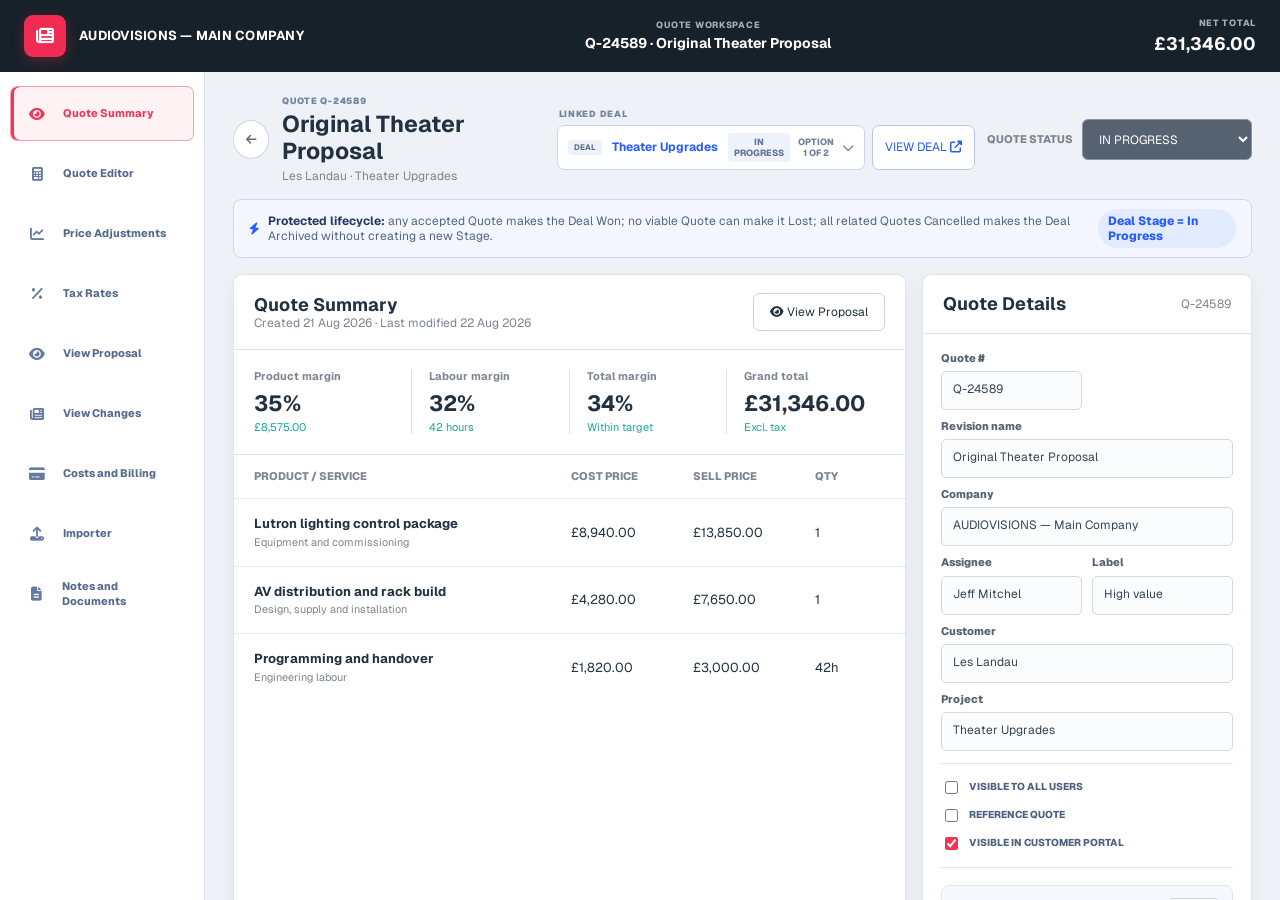
==== quote-detail.html @ 76346234 "quote link deal" ====
<!DOCTYPE html>
<html lang="en">
<head>
  <meta charset="UTF-8">
  <meta name="viewport" content="width=device-width, initial-scale=1.0">
  <title>WeQuote Quote Workspace</title>
  <link rel="preconnect" href="https://fonts.googleapis.com">
  <link rel="preconnect" href="https://fonts.gstatic.com" crossorigin>
  <link href="https://fonts.googleapis.com/css2?family=Geist:wght@400;500;600;700;800&display=swap" rel="stylesheet">
  <link rel="stylesheet" href="https://cdnjs.cloudflare.com/ajax/libs/font-awesome/6.5.2/css/all.min.css">
  <link rel="stylesheet" href="./assets/css/crm.css?v=125">
  <link rel="stylesheet" href="./assets/css/quote-demo.css?v=8">
</head>
<body class="qw-standalone">
  <div class="app qw-editor-focus-mode">
    <main class="main">
      <div id="viewQuotes">
        <div id="quoteWorkspace" class="quote-workspace" aria-live="polite"></div>
      </div>
    </main>
  </div>
  <script>window.WeQuoteQuoteStandalone = true;</script>
  <script src="./assets/js/quote-demo.js?v=16"></script>
</body>
</html>
---- assets/css/crm.css ----
/* ---------- Font Awesome 7 Pro (local) ---------- */
  @font-face {
    font-family: 'FA Pro';
    font-style: normal;
    font-weight: 300;
    src: url('../../fonts/fa-pro-light.otf') format('opentype');
    font-display: block;
  }
  @font-face {
    font-family: 'FA Pro';
    font-style: normal;
    font-weight: 400;
    src: url('../../fonts/fa-pro-regular.otf') format('opentype');
    font-display: block;
  }
  @font-face {
    font-family: 'FA Pro';
    font-style: normal;
    font-weight: 900;
    src: url('../../fonts/fa-pro-solid.otf') format('opentype');
    font-display: block;
  }
  /* Custom prefix to avoid FA6's reserved letter-icon classes (.fa-l/.fa-r/.fa-s = L/R/S letters). */
  .fai {
    font-family: 'FA Pro', 'Font Awesome 6 Free';
    font-weight: 900;
    font-style: normal;
    font-variant: normal;
    text-rendering: auto;
    line-height: 1;
    -webkit-font-smoothing: antialiased;
    display: inline-block;
  }

  /* ---------- Geist design tokens (from Figma: Platform Menu Revamp) ---------- */
  :root {
    --wqd-color-surface-primary-default: #F12B53;
    --wqd-color-surface-primary-hover: #DB304C;
    --wqd-color-surface-secondary-default: #FFF1F2;
    --wqd-color-surface-default-hover: rgba(151,169,208,0.08);
    --wqd-color-text-default: #576A92;
    --wqd-color-icon-default: #576A92;
    --wqd-color-icon-info: #2450FF;
    --wqd-color-icon-warning: #B58128;
    --wqd-color-icon-error: #DF0000;
    --wqd-color-icon-success: #1E8539;
    --primary: var(--wqd-color-surface-primary-default);
    --primary-700: #D33D48;
    --primary-100: #FFC6CA;

    --ink: #1F2F3E;            /* headings, numbers, names */
    --grey-700: #434343;
    --grey-500: #5F5F5F;       /* sidebar text */
    --grey-400: #7F7F7F;       /* inactive tab text */
    --grey-100: #F3F3F3;
    --grey-50: #EFEFEF;

    --muted: #7B828C;          /* secondary text, In Progress */
    --muted-10: rgba(123,130,140,0.1);
    --muted-30: rgba(123,130,140,0.3);
    --teal: var(--WQD-Color-Icon-icon-success, #1E8539);
    --teal-10: rgba(30,179,149,0.1);
    --purple: #7C71C3;
    --purple-10: rgba(124,113,195,0.1);
    --magenta: #9A3BA3;
    --magenta-10: rgba(154,59,163,0.1);

    --divider: #DADCDF;        /* card rules */
    --line-soft: #EFF2F6;      /* sidebar/header hairlines */
    --chart-grid: #E0E6F1;
    --chart-axis: #A8B6C9;
    --chart-label: #6E7079;

    --shadow-card: 0 0 23px rgba(0,0,0,0.10);
    --shadow-menu: 0 0 30px rgba(0,0,0,0.05);
  }

  * { box-sizing: border-box; }
  html, body {
    margin: 0; padding: 0;
    background: #FFFFFF;
    color: var(--ink);
    font-family: 'Geist', -apple-system, BlinkMacSystemFont, sans-serif;
    font-size: 12px;
    line-height: 1.2;
    -webkit-font-smoothing: antialiased;
  }

  .app {
    display: grid;
    grid-template-columns: 184px 1fr;
    min-height: 100vh;
    transition: grid-template-columns .22s cubic-bezier(.4,0,.2,1);
  }

  /* Focus mode: Pipeline maps and the Automation Builder need canvas width. */
  .app.aut-focus-mode:not(.aut-sidebar-expanded) {
    grid-template-columns: 64px minmax(0, 1fr);
  }
  .app.aut-focus-mode:not(.aut-sidebar-expanded) .sidebar {
    overflow-x: hidden;
  }
  .app.aut-focus-mode:not(.aut-sidebar-expanded) .logo-row {
    padding-inline: 8px;
  }
  .app.aut-focus-mode:not(.aut-sidebar-expanded) .logo-row .inner {
    padding: 0;
  }
  .app.aut-focus-mode:not(.aut-sidebar-expanded) .logo-row .mark-wrap .ic:nth-child(2),
  .app.aut-focus-mode:not(.aut-sidebar-expanded) .acc-head .label,
  .app.aut-focus-mode:not(.aut-sidebar-expanded) .acc-head .right,
  .app.aut-focus-mode:not(.aut-sidebar-expanded) .acc-subs,
  .app.aut-focus-mode:not(.aut-sidebar-expanded) .discover,
  .app.aut-focus-mode:not(.aut-sidebar-expanded) .trial-wrap,
  .app.aut-focus-mode:not(.aut-sidebar-expanded) .onboarding,
  .app.aut-focus-mode:not(.aut-sidebar-expanded) .account-btn .name,
  .app.aut-focus-mode:not(.aut-sidebar-expanded) .account-btn > .fai {
    display: none !important;
  }
  .app.aut-focus-mode:not(.aut-sidebar-expanded) .quicknav,
  .app.aut-focus-mode:not(.aut-sidebar-expanded) .nav-acc {
    padding-inline: 8px;
  }
  .app.aut-focus-mode:not(.aut-sidebar-expanded) .qn-item {
    justify-content: center;
    min-height: 28px;
    padding-inline: 0;
    font-size: 0;
  }
  .app.aut-focus-mode:not(.aut-sidebar-expanded) .qn-item .ic {
    margin: 0;
  }
  .app.aut-focus-mode:not(.aut-sidebar-expanded) .acc-head {
    justify-content: center;
    min-height: 28px;
    padding-inline: 0;
  }
  .app.aut-focus-mode:not(.aut-sidebar-expanded) .acc-head .left {
    justify-content: center;
    gap: 0;
  }
  .app.aut-focus-mode:not(.aut-sidebar-expanded) .acc + .acc {
    padding-top: 4px;
  }
  .app.aut-focus-mode:not(.aut-sidebar-expanded) .account-wrap {
    padding: 8px;
  }
  .app.aut-focus-mode:not(.aut-sidebar-expanded) .account-btn {
    justify-content: center;
    padding: 5px;
  }
  .app.aut-focus-mode:not(.aut-sidebar-expanded) .logo-row .collapse-btn {
    transform: rotate(180deg);
  }

  /* The Automation editor is a dedicated workspace, not another page inside
     the global CRM shell. Its own header provides the route back to the Map. */
  .app.aut-builder-focus-mode {
    display: block;
    min-height: 100vh;
  }
  .app.aut-builder-focus-mode > .sidebar,
  .app.aut-builder-focus-mode > .main > .topbar {
    display: none !important;
  }
  .app.aut-builder-focus-mode > .main {
    width: 100%;
    height: 100vh;
    min-width: 0;
    padding: 0;
    overflow: hidden;
  }
  .app.aut-builder-focus-mode #viewAutomation {
    width: 100%;
    height: 100vh;
    padding: 0;
    overflow: hidden;
  }

  /* ---------- SIDE MENU ---------- */
  .sidebar {
    background: #FFFFFF;
    box-shadow: var(--shadow-menu);
    display: flex;
    flex-direction: column;
    overflow-y: auto;
    max-height: 100vh;
    position: sticky;
    top: 0;
    z-index: 20;
  }
  .sidebar::-webkit-scrollbar { width: 4px; }
  .sidebar::-webkit-scrollbar-thumb { background: rgba(0,0,0,0.12); border-radius: 2px; }

  .logo-row {
    padding: 10px 12px;
  }
  .logo-row .inner {
    padding: 0 6px;
    display: flex;
    align-items: center;
    justify-content: space-between;
  }
  .logo-row .mark-wrap { display: flex; align-items: center; gap: 6.77px; }
  .logo-row .collapse-btn {
    width: 16px; height: 16px;
    display: inline-flex; align-items: center; justify-content: center;
    cursor: pointer;
  }

  .ic { display: inline-flex; align-items: center; justify-content: center; flex-shrink: 0; }
  .ic16 { width: 16px; height: 16px; }

  .quicknav { padding: 6px 12px; display: flex; flex-direction: column; gap: 4px; }
  .qn-item {
    display: flex; align-items: center; gap: 8px;
    background: #FFFFFF;
    border-radius: 4px;
    padding: 4px 6px;
    font-weight: 600;
    font-size: 12px;
    color: var(--WQD-Color-Text-text-secondary, #576A92);
    cursor: pointer;
    white-space: nowrap;
  }
  .qn-item:hover { background: var(--grey-100); }
  .qn-item .fai { font-size: 10.4px; color: var(--grey-500); }

  .nav-acc { padding: 0 12px; display: flex; flex-direction: column; gap: 6px; }
  .acc-divider { height: 1px; background: var(--line-soft); }
  .acc + .acc { border-top: 1px solid var(--line-soft); padding-top: 6px; }

  .acc { display: flex; flex-direction: column; }
  .acc-head {
    background: #FFFFFF;
    border-radius: 4px;
    padding: 4px 6px;
    display: flex;
    align-items: center;
    justify-content: space-between;
    cursor: pointer;
    user-select: none;
  }
  .acc-head:hover { background: var(--grey-100); }
  .acc-head .left { display: flex; align-items: center; gap: 8px; }
  .acc-head .label {
    font-weight: 600;
    font-size: 12px;
    color: var(--WQD-Color-Text-text-secondary, #576A92);
    white-space: nowrap;
  }
  .acc-head .right { display: flex; align-items: center; gap: 6px; }
  .acc-head .fai.glyph { font-size: 13px; color: var(--grey-500); }
  .badge99 {
    border-radius: 2px;
    padding: 2px 4px;
    font-size: 6px;
    font-weight: 600;
    line-height: 1;
    text-align: center;
  }
  .badge99.hot { background: var(--primary-700); color: #FFFFFF; }
  .badge99.dim { background: var(--grey-50); color: var(--grey-500); }
  .acc-head .chev {
    font-size: 8px;
    color: #7B828C;
    display: inline-flex;
    transition: transform 0.22s cubic-bezier(0.4, 0, 0.2, 1);
  }
  .acc.open .acc-head .chev.dir-down { transform: rotate(180deg); }
  .acc.open .acc-head .chev.dir-up { transform: rotate(180deg); }

  .acc-subs {
    display: flex;
    position: relative;
    flex-direction: column;
    gap: 4px;
    height: 0;
    margin-top: 0;
    opacity: 0;
    overflow: hidden;
    transition: height 0.22s cubic-bezier(0.4, 0, 0.2, 1),
                margin-top 0.22s cubic-bezier(0.4, 0, 0.2, 1),
                opacity 0.18s ease;
  }
  .acc.open .acc-subs { margin-top: 4px; opacity: 1; }
  .acc-subs::before {
    content: "";
    position: absolute;
    left: 13.5px; top: 12px; bottom: 12px; /* span first dot center → last dot center */
    width: 1px;
    background: var(--grey-100);
  }
  .sub-row { display: flex; align-items: center; justify-content: flex-end; gap: 2px; }
  .sub-row .dot {
    width: 16px; height: 16px;
    display: inline-flex; align-items: center; justify-content: center;
    position: relative; z-index: 1;
  }
  .sub-row .dot::after {
    content: "";
    width: 5px; height: 5px;
    border-radius: 50%;
    background: var(--grey-100);
  }
  .sub-item {
    width: 136px;
    background: #FFFFFF;
    border: 0;
    border-radius: 4px;
    box-sizing: border-box;
    padding: 5px 6px;
    display: flex;
    align-items: center;
    gap: 12px;
    font-weight: 600;
    font-size: 12px;
    font-family: inherit;
    text-align: left;
    text-decoration: none;
    color: var(--WQD-Color-Text-text-secondary, #576A92);
    cursor: pointer;
  }
  .sub-item:hover { background: var(--grey-100); }
  .sub-item .txt { flex: 1; }

  .discover {
    padding: 10px 12px 0;
    display: flex;
    flex-direction: column;
    gap: 8px;
    font-size: 12px;
    color: #505050;
  }
  .discover .head { font-weight: 600; }
  .discover .links { display: flex; flex-direction: column; gap: 4px; font-weight: 400; }
  .discover .links div { cursor: pointer; }
  .discover .links div:hover { color: var(--primary); }

  .sidebar-bottom { margin-top: auto; }
  .trial-wrap { padding: 10px; }
  .trial-card {
    background: var(--primary);
    border-radius: 4px;
    padding: 8px;
    display: flex;
    flex-direction: column;
    gap: 8px;
    color: #FFFFFF;
    font-size: 12px;
  }
  .trial-card .row { display: flex; justify-content: space-between; white-space: nowrap; }
  .trial-card .row .t { font-weight: 600; }
  .trial-card .row .d { font-weight: 400; }
  .trial-card .upgrade {
    background: #FFFFFF;
    border-radius: 4px;
    padding: 6px;
    text-align: center;
    font-weight: 600;
    color: #000000;
    cursor: pointer;
  }

  .onboarding {
    border-top: 1px solid var(--line-soft);
    padding: 6px 12px;
    display: flex;
    flex-direction: column;
    gap: 5px;
  }
  .onboarding .t {
    font-weight: 600;
    font-size: 12px;
    color: var(--grey-700);
    text-transform: capitalize;
  }
  .onboarding .bar {
    height: 5px;
    background: #F4F4F4;
    border-radius: 100px;
    overflow: hidden;
  }
  .onboarding .bar .fill { height: 100%; width: 35px; background: var(--primary); }
  .onboarding .pct { font-weight: 500; font-size: 10px; color: var(--grey-700); }

  .account-wrap { padding: 10px 12px; }
  .account-btn {
    background: #FFFFFF;
    border: 1px solid var(--grey-50);
    border-radius: 6px;
    padding: 5px 6px;
    display: flex;
    align-items: center;
    gap: 6px;
    cursor: pointer;
  }
  .account-btn:hover { border-color: var(--divider); }
  .account-btn .avatar {
    width: 20px; height: 20px;
    border-radius: 2px;
    background: rgba(168,168,168,0.3);
    display: inline-flex; align-items: center; justify-content: center;
    font-weight: 500;
    font-size: 10px;
    color: #000000;
    flex-shrink: 0;
  }
  .account-btn .name {
    flex: 1;
    min-width: 0;
    font-weight: 600;
    font-size: 12px;
    color: #000000;
    white-space: nowrap;
    overflow: hidden;
    text-overflow: ellipsis;
  }
  .account-btn .fai { font-size: 8px; color: #7B828C; }

  /* ---------- ACCOUNT MENU (Figma DS 65:5533) ---------- */
  .account-menu {
    position: fixed;
    left: 8px;
    width: 184px;
    background: #FFFFFF;
    border-radius: 6px;
    box-shadow: 0 0 14px rgba(0,0,0,0.15);
    padding: 10.5px 8px;
    display: none;
    z-index: 100;
  }
  .account-menu.open { display: block; }
  .am-col { display: flex; flex-direction: column; }
  .am-inner { gap: 12px; }
  .am-sec { gap: 8px; }
  .am-user-block { gap: 10px; }
  .am-orgs { gap: 12px; }
  .am-user { display: flex; align-items: center; justify-content: space-between; }
  .am-user .left { display: flex; align-items: center; gap: 7px; }
  .am-user .avatar {
    width: 24px; height: 24px;
    border-radius: 100px;
    background: rgba(225,31,31,0.3);
    display: inline-flex; align-items: center; justify-content: center;
    font-weight: 500; font-size: 12px; color: #000000;
  }
  .am-user .uname { font-weight: 600; font-size: 12px; color: #000000; }
  .am-user .cog { font-size: 10px; color: var(--grey-500); cursor: pointer; }
  .am-divider { height: 1px; background: var(--line-soft); }
  .am-org { display: flex; align-items: flex-start; gap: 10px; cursor: pointer; }
  .am-org .oa {
    width: 24px; height: 24px;
    border-radius: 5px;
    display: inline-flex; align-items: center; justify-content: center;
    flex-shrink: 0;
  }
  .am-org.active .oa { border: 1.5px solid var(--primary); }
  .am-org .oa .inner {
    background: #333333;
    border: 1px solid #FFFFFF;
    border-radius: 4px;
    width: 22px; height: 22px;
    display: inline-flex; align-items: center; justify-content: center;
    font-weight: 500; font-size: 12px; color: #FFFFFF;
  }
  .am-org.active .oa .inner { width: 20px; height: 20px; }
  .am-org .info { flex: 1; min-width: 0; display: flex; flex-direction: column; gap: 4px; }
  .am-org .oname { font-weight: 400; font-size: 12px; color: #000000; line-height: 1.2; }
  .am-org.active .oname { font-weight: 600; }
  .am-org .badge-row { display: flex; gap: 2px; }
  .plan-badge {
    padding: 2px 4px;
    border-radius: 2px;
    font-weight: 600;
    font-size: 8px;
    letter-spacing: 0.08px;
    white-space: nowrap;
  }
  .plan-badge.teal { background: var(--teal); color: #FFFFFF; }
  .plan-badge.pink { background: #FFEDEE; border: 0.5px solid var(--primary); color: #000000; }
  .am-links { gap: 13px; }
  .am-links .lnk {
    font-weight: 600;
    font-size: 12px;
    color: #000000;
    text-decoration: underline;
    cursor: pointer;
    align-self: flex-start;
  }
  .am-links .lnk:hover { color: var(--primary); }
  .am-customise {
    display: inline-flex;
    align-items: center;
    gap: 8px;
    font-weight: 600;
    font-size: 12px;
    color: #000000;
    cursor: pointer;
    align-self: flex-start;
  }
  .am-customise .fai { font-size: 11px; color: var(--grey-500); }
  .am-customise:hover { color: var(--primary); }
  .am-customise:hover .fai { color: var(--primary); }

  /* ---------- CUSTOMISE SIDEBAR MODAL ---------- */
  .cs-hidden { display: none !important; }
  .cs-overlay {
    position: fixed;
    inset: 0;
    background: rgba(15, 23, 36, 0.4);
    z-index: 200;
    display: none;
    align-items: center;
    justify-content: center;
  }
  .cs-overlay.open { display: flex; }
  #pipelineCreateOverlay.from-deal-form { z-index: 280; }
  .cs-modal {
    background: #FFFFFF;
    border-radius: 8px;
    box-shadow: 0 12px 40px rgba(0,0,0,0.2);
    width: 480px;
    max-width: calc(100vw - 48px);
    max-height: 85vh;
    overflow-y: auto;
    padding: 24px 24px 0;
  }
  .cs-head {
    display: flex;
    align-items: center;
    justify-content: space-between;
    margin-bottom: 14px;
  }
  .cs-head h2 {
    margin: 0;
    font-size: 16px;
    font-weight: 700;
    color: var(--ink);
  }
  .cs-close {
    width: 28px; height: 28px;
    border: 1px solid var(--divider);
    border-radius: 6px;
    background: #FFFFFF;
    color: var(--grey-500);
    font-size: 11px;
    display: inline-flex;
    align-items: center;
    justify-content: center;
    cursor: pointer;
  }
  .cs-close:hover { border-color: var(--primary); color: var(--primary); }
  .cs-desc {
    margin: 0 0 10px;
    font-size: 12px;
    line-height: 1.5;
    color: var(--grey-500);
  }
  .cs-role {
    display: flex;
    align-items: center;
    justify-content: space-between;
    gap: 16px;
    background: #F9F9F9;
    border: 1px solid var(--line-soft);
    border-radius: 6px;
    padding: 10px 12px;
    margin-top: 14px;
  }
  .cs-role-txt { display: flex; flex-direction: column; gap: 3px; }
  .cs-role label {
    font-size: 12px;
    font-weight: 700;
    color: var(--ink);
  }
  .cs-role-txt span {
    font-size: 11px;
    line-height: 1.4;
    color: var(--grey-500);
  }
  .cs-role select {
    font-family: inherit;
    font-size: 12px;
    font-weight: 600;
    color: var(--grey-700);
    background: #FFFFFF;
    border: 1px solid var(--divider);
    border-radius: 4px;
    padding: 6px 8px;
    min-width: 150px;
    cursor: pointer;
  }
  .cs-role select:focus { outline: none; border-color: var(--primary); }
  .cs-sec-title {
    margin: 18px 0 4px;
    font-size: 13px;
    font-weight: 700;
    color: var(--ink);
  }
  .cs-sec-desc {
    margin: 0 0 8px;
    font-size: 12px;
    color: var(--grey-500);
  }
  .cs-list { display: flex; flex-direction: column; }
  .cs-row {
    display: flex;
    align-items: center;
    gap: 12px;
    padding: 7px 4px;
    border-radius: 4px;
    font-size: 12px;
    font-weight: 600;
    color: var(--grey-700);
  }
  .cs-row:hover { background: #F9F9F9; }
  .cs-row.dragging { opacity: 0.45; }
  .cs-row .grip {
    width: 12px;
    color: #B0B8C4;
    font-size: 11px;
    cursor: grab;
    text-align: center;
  }
  .cs-row .grip.blank { visibility: hidden; cursor: default; }
  .cs-row input[type="checkbox"] {
    width: 14px; height: 14px;
    accent-color: var(--primary);
    cursor: pointer;
    margin: 0;
  }
  .cs-row input[type="checkbox"]:disabled { cursor: default; opacity: 0.45; }
  .cs-row .cs-icon {
    width: 16px; height: 16px;
    display: inline-flex;
    align-items: center;
    justify-content: center;
    flex-shrink: 0;
  }
  .cs-row .cs-icon .fai { font-size: 11px; color: var(--grey-500); }
  .cs-row .cs-label { flex: 1; }
  .cs-row .more {
    color: #B0B8C4;
    font-size: 11px;
    cursor: pointer;
  }
  .cs-mod.dragging { opacity: 0.45; }
  .cs-row .cs-exp {
    color: #B0B8C4;
    font-size: 9px;
    cursor: pointer;
    padding: 2px 4px;
    transition: transform 0.15s ease;
  }
  .cs-row .cs-exp:hover { color: var(--grey-500); }
  .cs-row .cs-exp.rot { transform: rotate(180deg); }
  .cs-subs-list {
    display: none;
    flex-direction: column;
    margin: 2px 0 6px 52px;
    padding-left: 10px;
    border-left: 1px solid var(--line-soft);
  }
  .cs-subs-list.open { display: flex; }
  .cs-row.cs-sub {
    padding: 5px 4px;
    font-weight: 500;
    color: var(--grey-500);
  }
  .cs-actions {
    display: flex;
    justify-content: flex-end;
    gap: 10px;
    position: sticky;
    bottom: 0;
    background: #FFFFFF;
    border-top: 1px solid var(--line-soft);
    margin: 20px -24px 0;
    padding: 12px 24px 16px;
    border-radius: 0 0 8px 8px;
  }
  .cs-btn {
    border-radius: 4px;
    min-height: 26px;
    padding: 6px 8px;
    display: inline-flex;
    align-items: center;
    justify-content: center;
    gap: 6px;
    font-family: 'Geist', sans-serif;
    font-size: 12px;
    font-weight: 700;
    line-height: 1.2;
    letter-spacing: .15px;
    cursor: pointer;
    border: none;
  }
  .cs-btn.ghost { background: #FFFFFF; color: var(--grey-700); }
  .cs-btn.ghost:hover { background: var(--grey-100); }
  .cs-btn.primary { background: var(--primary); color: #FFFFFF; }
  .cs-btn.primary:hover { background: var(--wqd-color-surface-primary-hover); }
  /* ---------- MAIN ---------- */
  .main {
    min-width: 0;
    padding: 0 12px 16px 20px;
  }

  .topbar {
    padding-top: 8px;
    background: #FFFFFF;
  }
  .main.deal-detail-active .topbar {
    position: sticky;
    top: 0;
    z-index: 90;
  }
  .topbar-row {
    height: 26px;
    display: flex;
    align-items: center;
    justify-content: space-between;
  }
  .topbar-row .title { font-weight: 600; font-size: 12px; color: var(--ink); }
  .topbar-tools { display: flex; align-items: center; gap: 18px; }
  .btn-help {
    background: #FFFFFF;
    border-radius: 4px;
    padding: 6px 8px;
    display: inline-flex;
    align-items: center;
    gap: 4px;
    font-weight: 600;
    font-size: 12px;
    color: var(--grey-500);
    cursor: pointer;
    white-space: nowrap;
  }
  .btn-help:hover { background: var(--grey-100); }
  .btn-help .fai { font-size: 12px; }
  .search-pill {
    background: #F9F9F9;
    border-radius: 4px;
    padding: 6px 8px;
    display: inline-flex;
    align-items: center;
    gap: 4px;
    font-weight: 600;
    font-size: 12px;
    color: var(--grey-500);
    cursor: pointer;
    white-space: nowrap;
  }
  .search-pill .fai { font-size: 10px; }
  .btn-create {
    background: var(--primary);
    border-radius: 4px;
    overflow: hidden;
    display: inline-flex;
    align-items: stretch;
    height: 26px;
    cursor: pointer;
    border: none;
    padding: 0;
    font-family: inherit;
  }
  .btn-create .seg {
    display: inline-flex;
    align-items: center;
    gap: 6px;
    padding: 6px 8px;
    color: #FFFFFF;
    font-weight: 600;
    font-size: 12px;
    white-space: nowrap;
  }
  .btn-create .seg .fai { font-size: 8px; }
  .btn-create .sep { width: 1px; background: var(--primary-100); opacity: 0.4; }
  .btn-create .caret-seg {
    width: 26px;
    display: inline-flex;
    align-items: center;
    justify-content: center;
    color: #FFFFFF;
  }
  .btn-create .caret-seg .fai { font-size: 8px; }
  .btn-create:hover { background: var(--primary-700); }
  .btn-create:hover .seg, .btn-create:hover .caret-seg { background: transparent; }

  /* Global quick-create dropdown */
  .create-wrap { position: relative; }
  .create-menu {
    position: absolute;
    top: calc(100% + 6px);
    right: 0;
    width: 172px;
    background: #FFFFFF;
    border-radius: 6px;
    box-shadow: 0 0 14px rgba(0,0,0,0.15);
    padding: 6px 0;
    display: none;
    z-index: 120;
  }
  .create-menu.open { display: block; }
  .cm-item {
    display: flex;
    align-items: center;
    gap: 9px;
    padding: 8px 14px;
    font-weight: 600;
    font-size: 12px;
    color: var(--grey-700);
    cursor: pointer;
    white-space: nowrap;
  }
  .cm-item:hover { background: #F9F9F9; color: var(--ink); }
  .cm-item .fai { font-size: 11px; color: var(--grey-500); width: 14px; text-align: center; }
  .cm-item:hover .fai { color: var(--primary); }
  .cm-divider { height: 1px; background: var(--line-soft); margin: 5px 0; }
  .topbar-divider { height: 1px; background: var(--line-soft); margin-top: 10px; }

  /* ---------- TABS ROW ---------- */
  .tabs-row {
    margin-top: 10px;
    display: flex;
    align-items: center;
    justify-content: space-between;
    gap: 12px;
  }
  .tabs-left { display: flex; align-items: center; }
  .tab {
    height: 32px;
    padding: 0 13px;
    display: inline-flex;
    align-items: center;
    font-weight: 600;
    font-size: 12px;
    color: var(--grey-400);
    border-bottom: 1px solid var(--grey-100);
    cursor: pointer;
    white-space: nowrap;
  }
  .tab.active {
    min-width: 152px;
    justify-content: center;
    color: var(--ink);
    border-bottom: 2px solid var(--primary);
  }
  .tabs-right { display: flex; align-items: center; gap: 7px; }
  .btn-compare {
    border: 1px solid var(--chart-axis);
    border-radius: 3.25px;
    background: transparent;
    padding: 6px 8px;
    display: inline-flex;
    align-items: center;
    gap: 7px;
    font-family: inherit;
    font-weight: 700;
    font-size: 12px;
    line-height: 11.83px;
    color: #000000;
    text-transform: capitalize;
    cursor: pointer;
    white-space: nowrap;
  }
  .btn-compare .fai { font-size: 10.4px; color: #7B828C; }
  .date-control {
    background: var(--grey-100);
    border-radius: 4px;
    height: 28px;
    width: 236px;
    display: flex;
    align-items: center;
    padding: 0 6px;
    gap: 8px;
    cursor: pointer;
  }
  .date-control .chip {
    background: #FFFFFF;
    border-radius: 2px;
    padding: 3px 5px;
    font-weight: 800;
    font-size: 9.1px;
    line-height: 11.83px;
    color: #000000;
    text-transform: uppercase;
    white-space: nowrap;
  }
  .date-control .range {
    flex: 1;
    text-align: center;
    font-weight: 700;
    font-size: 9.1px;
    line-height: 11.83px;
    color: #000000;
    text-transform: uppercase;
    white-space: nowrap;
  }
  .date-control .fai { font-size: 10.4px; color: #6E7079; }

  /* ---------- CONTENT GRID ---------- */
  .grid {
    margin-top: 12px;
    display: grid;
    grid-template-columns: minmax(0, 1fr) 354px;
    gap: 13px 11px;
  }

  .card {
    background: #FFFFFF;
    border-radius: 4px;
    box-shadow: var(--shadow-card);
    overflow: hidden;
    display: flex;
    flex-direction: column;
  }
  .card-head { padding: 16.25px 16.25px 0; }
  .card-head .head-row { display: flex; align-items: center; justify-content: space-between; }
  .card-title {
    margin: 0;
    padding: 4.55px 0;
    font-weight: 700;
    font-size: 15.6px;
    line-height: 18.72px;
    color: var(--ink);
    white-space: nowrap;
  }
  .card-rule { height: 1px; background: var(--divider); margin-top: 16.25px; }
  .card-body { padding: 16.25px; flex: 1; overflow: hidden; }

  /* segmented icon control (Sales by Salesperson) */
  .seg-control {
    display: inline-flex;
    border: 1px solid var(--divider);
    border-radius: 4px;
    overflow: hidden;
  }
  .seg-control .seg-btn {
    width: 27px; height: 26px;
    display: inline-flex;
    align-items: center;
    justify-content: center;
    background: #FFFFFF;
    color: #7B828C;
    cursor: pointer;
  }
  .seg-control .seg-btn + .seg-btn { border-left: 1px solid var(--divider); }
  .seg-control .seg-btn.active { background: var(--grey-500); color: #FFFFFF; }
  .seg-control .fai { font-size: 11px; }

  /* ---------- OVERVIEW CARD ---------- */
  .ov-card { height: 298px; }
  .ov-top {
    display: grid;
    grid-template-columns: 148.5fr 167fr 167fr 167fr;
    height: 129px;
  }
  .ov-counts {
    border-right: 1px solid var(--divider);
    padding: 13px 1px 13px 0;
    display: flex;
    flex-direction: column;
  }
  .ov-count { display: flex; align-items: center; }
  .ov-count + .ov-count { padding-top: 19.5px; }
  .ov-count .dot {
    width: 39px; height: 39px;
    border-radius: 50%;
    background: var(--muted);
    flex-shrink: 0;
  }
  .ov-count.accept .dot { background: var(--teal); }
  .ov-count .txt { padding-left: 13px; }
  .ov-count .num { font-weight: 400; font-size: 16px; line-height: 24.96px; color: var(--ink); }
  .ov-count .lbl { font-weight: 700; font-size: 10.4px; line-height: 14.56px; color: var(--muted); }

  .ov-donut { padding-left: 19.5px; }
  .donut-wrap { position: relative; width: 129px; height: 129px; }
  .donut-wrap svg { width: 100%; height: 100%; transform: rotate(-90deg); }
  .donut-wrap .center {
    position: absolute; inset: 0;
    display: flex; flex-direction: column; align-items: center; justify-content: center;
    text-align: center;
  }
  .donut-wrap .center .n { font-weight: 400; font-size: 24.6px; line-height: 1.2; color: var(--ink); }
  .donut-wrap .center .l { font-weight: 700; font-size: 12.3px; line-height: 1.2; color: var(--muted); }

  .ov-stats { padding: 13px 0 13px 32.5px; display: flex; flex-direction: column; gap: 13px; }
  .stat-chip {
    display: inline-flex;
    align-self: flex-start;
    align-items: center;
    height: 16.83px;
    padding: 0 8px;
    border-radius: 3.25px;
    font-weight: 400;
    font-size: 10.4px;
  }
  .stat-chip.grey { background: var(--muted-10); color: var(--muted); }
  .stat-chip.teal { background: var(--teal-10); color: var(--teal); }
  .stat-chip.purple { background: var(--purple-10); color: var(--purple); }
  .stat-chip.magenta { background: var(--magenta-10); color: var(--magenta); }
  .stat-amount {
    margin-top: 3.25px;
    display: flex;
    align-items: center;
    gap: 6.5px;
  }
  .stat-amount .v { font-weight: 400; font-size: 16px; line-height: 24.96px; color: var(--ink); }
  .count-chip {
    border-radius: 3.25px;
    padding: 4.27px;
    font-weight: 400;
    font-size: 10.4px;
    line-height: 8.32px;
  }
  .count-chip.grey { background: var(--muted-10); color: var(--muted); }
  .count-chip.teal { background: var(--teal-10); color: var(--teal); }
  .count-chip.purple { background: var(--purple-10); color: var(--purple); }
  .count-chip.magenta { background: var(--magenta-10); color: var(--magenta); }

  .ov-rule { height: 1px; background: var(--divider); margin-top: 13px; }
  .ov-kpis {
    padding-top: 13px;
    display: grid;
    grid-template-columns: 142.7fr 181.7fr 162.2fr 162.2fr;
  }
  .kpi { min-width: 0; }
  .kpi + .kpi { padding-left: 19.5px; }
  .kpi.rule-left { border-left: 1px solid var(--divider); }
  .kpi .lbl { font-weight: 700; font-size: 10.4px; line-height: 14.56px; color: var(--muted); }
  .kpi .val-row { display: flex; align-items: center; gap: 6.5px; }
  .kpi .v { font-weight: 400; font-size: 16px; line-height: 24.96px; color: var(--ink); white-space: nowrap; }
  .kpi .v.pos { color: var(--teal); }
  .kpi .sq {
    width: 19px; height: 19px;
    border-radius: 3.25px;
    flex-shrink: 0;
  }
  .kpi .sq.grey { background: var(--muted-10); }
  .kpi .sq.teal { background: var(--teal-10); }

  /* ---------- MONTHLY MARGINS ---------- */
  .margins-card { height: 298px; }
  .margins-card svg { display: block; width: 100%; height: auto; }
  .chart-txt { font-family: 'Geist', sans-serif; font-size: 10px; fill: var(--chart-label); font-weight: 400; }

  /* ---------- LATEST QUOTES TABLE ---------- */
  .quotes-card { height: 412px; }
  .quotes-table { width: 100%; border-collapse: collapse; table-layout: fixed; }
  .quotes-table th {
    height: 34px;
    padding: 0 9.75px;
    text-align: left;
    font-weight: 700;
    font-size: 10.4px;
    line-height: 14.56px;
    color: var(--muted);
    background: #FFFFFF;
    white-space: nowrap;
  }
  .quotes-table th.c { text-align: center; }
  .quotes-table th.r { text-align: right; }
  .quotes-table td {
    padding: 8.5px 9.75px;
    vertical-align: top;
    font-size: 10.4px;
    line-height: 14.56px;
  }
  .quotes-table tbody tr + tr td { border-top: 1px dashed var(--muted-30); }
  .quotes-table .num { font-weight: 400; color: var(--muted); }
  .quotes-table .cust-name { font-weight: 700; color: var(--ink); }
  .quotes-table .cust-proj { font-weight: 400; color: var(--muted); white-space: nowrap; overflow: hidden; }
  .rev-tag {
    display: inline-block;
    background: var(--muted);
    color: #FFFFFF;
    border-radius: 3.25px;
    padding: 3.25px 5px;
    font-weight: 700;
    font-size: 7.28px;
    line-height: 1;
    text-transform: uppercase;
    margin-left: 6.5px;
    vertical-align: 1px;
  }
  .status-wrap {
    display: inline-flex;
    flex-direction: column;
    align-items: center;
    gap: 3.5px;
    min-width: 58px;
  }
  .status-badge {
    display: inline-flex;
    align-items: center;
    justify-content: center;
    border-radius: 3.25px;
    padding: 4.27px 6px;
    font-weight: 700;
    font-size: 7.28px;
    line-height: 5.82px;
    letter-spacing: 0.2px;
    text-transform: uppercase;
    color: #FFFFFF;
    white-space: nowrap;
  }
  .status-badge.sent { background: var(--purple); width: 57.9px; }
  .status-badge.accepted { background: var(--teal); width: 57.9px; }
  .status-badge.progress { background: var(--muted); }
  .status-sub { font-weight: 700; font-size: 9.57px; line-height: 13.4px; white-space: nowrap; }
  .status-sub.purple { color: var(--purple); }
  .status-sub.teal { color: var(--teal); }
  .quotes-table td.seen { text-align: center; }
  .quotes-table td.status-cell { text-align: center; }
  .quotes-table td.net { text-align: right; font-weight: 400; color: var(--ink); }

  /* ---------- SALES BY SALESPERSON ---------- */
  .sales-card { height: 412px; }
  .sales-table { width: 100%; border-collapse: collapse; table-layout: fixed; }
  .sales-table th {
    padding: 9.75px;
    text-align: left;
    font-weight: 700;
    font-size: 10.4px;
    line-height: 14.56px;
    color: var(--muted);
    vertical-align: middle;
  }
  .sales-table th.c { text-align: center; }
  .sales-table th.r { text-align: right; }
  .sales-table td { padding: 8px 9.75px; vertical-align: middle; }
  .sales-table .sp-name { font-weight: 700; font-size: 10.4px; line-height: 14.56px; color: var(--ink); }
  .sales-table .sp-role { font-weight: 400; font-size: 9.57px; line-height: 13.4px; color: var(--muted); }
  .sales-table .cnt { text-align: center; font-weight: 700; font-size: 10.4px; color: var(--ink); }
  .sales-table td.r { text-align: right; }
  .money-pill {
    display: inline-flex;
    align-items: center;
    height: 16.83px;
    border-radius: 3.25px;
    padding: 0 5px;
    background: var(--teal);
    color: #FFFFFF;
    font-weight: 700;
    font-size: 10.4px;
    line-height: 8.32px;
  }
  .money-pill.neg { background: var(--magenta); }

  /* ---------- CRM DEALS PIPELINE (Figma DS – WeQuote Platform, node 2063-72600) ---------- */
  .crm-toolbar {
    margin-top: 12px;
    display: flex;
    align-items: center;
    justify-content: space-between;
    gap: 12px;
  }
  .crm-left, .crm-right { display: flex; align-items: center; gap: 8px; }
  .crm-automation-status {
    height: 36px;
    max-width: 190px;
    display: inline-flex;
    align-items: center;
    gap: 8px;
    padding: 5px 9px;
    border: 1px solid #D4DDEC;
    border-radius: 6px;
    background: #FFFFFF;
    color: #64738A;
    font: inherit;
    cursor: pointer;
    white-space: nowrap;
    transition: border-color .16s ease, background .16s ease, box-shadow .16s ease;
  }
  .crm-automation-status > .fai:first-child {
    width: 23px;
    height: 23px;
    display: grid;
    place-items: center;
    flex: 0 0 23px;
    border-radius: 50%;
    background: #EDF1F6;
    color: #718097;
    font-size: 11px;
  }
  .crm-automation-status > span { min-width: 0; display: grid; gap: 1px; text-align: left; }
  .crm-automation-status small { color: #718097; font-size: 7px; font-weight: 800; text-transform: uppercase; letter-spacing: .04em; }
  .crm-automation-status strong { overflow: hidden; color: #304158; font-size: 9px; text-overflow: ellipsis; }
  .crm-automation-status-arrow { margin-left: auto; color: #96A2B5; font-size: 7px; }
  .crm-automation-status.is-on { border-color: #B9DFC7; background: #F6FBF7; }
  .crm-automation-status.is-on > .fai:first-child { background: #E3F3E9; color: #1E8539; }
  .crm-automation-status.is-on small,.crm-automation-status.is-on strong { color: #1E7135; }
  .crm-automation-status:hover { border-color: #2450FF; box-shadow: 0 4px 13px rgba(36,80,255,.10); }
  .crm-automation-status:focus-visible { outline: 2px solid rgba(36,80,255,.28); outline-offset: 2px; }
  .pipe-chip {
    border: 1px solid var(--divider);
    border-radius: 4px;
    background: #FFFFFF;
    padding: 6px 10px;
    display: inline-flex;
    align-items: center;
    gap: 7px;
    font-weight: 600;
    font-size: 12px;
    color: var(--grey-700);
    cursor: pointer;
    white-space: nowrap;
  }
  .pipe-chip:hover { border-color: var(--chart-axis); }
  .pipe-chip .pipe-ico { color: var(--primary); font-size: 10px; }
  .pipe-chip .caret { color: #7B828C; font-size: 9px; }
  .pipe-chip.light { color: var(--grey-500); }
  .pipeline-selector { position: relative; display: inline-flex; }
  button.pipe-chip { font-family: inherit; line-height: 1.2; }
  .pipe-chip[aria-expanded="true"] {
    border-color: #60749E;
    background: rgba(151,169,208,0.13);
  }
  .pipe-chip[aria-expanded="true"] .caret { transform: rotate(180deg); }
  .pipe-chip .caret { transition: transform 140ms ease; }
  .pipeline-selector-menu {
    position: absolute; z-index: 190; top: calc(100% + 8px); right: 0;
    width: 300px; max-height: 320px; overflow: hidden;
    display: none; flex-direction: column;
    padding: 10px 12px; border-radius: 6px; background: #FFFFFF;
    box-shadow: 0 0 30px rgba(150,161,180,0.4);
  }
  .pipeline-selector-menu.open { display: flex; }
  .pipeline-selector-search {
    height: 32px; flex: 0 0 32px; display: flex; align-items: center; gap: 10px;
    padding: 8px 6px; border: 1px solid #CAD5ED; border-radius: 4px; background: #FFFFFF;
  }
  .pipeline-selector-search:focus-within { border-color: #60749E; box-shadow: 0 0 0 1px #60749E; }
  .pipeline-selector-search .fai { width: 16px; height: 16px; color: #576A92; font-size: 10.4px; line-height: 16px; text-align: center; }
  .pipeline-selector-search input {
    width: 100%; min-width: 0; border: 0; outline: 0; padding: 0; background: transparent;
    font: 500 12px/1.2 Geist, sans-serif; letter-spacing: .15px; color: #576A92;
  }
  .pipeline-selector-search input::placeholder { color: #8294BA; opacity: 1; }
  .pipeline-selector-options {
    min-height: 0; max-height: 190px; overflow-y: auto; margin-top: 8px;
    display: flex; flex-direction: column;
  }
  .pipeline-selector-option {
    width: 100%; min-height: 38px; flex: 0 0 38px;
    display: flex; align-items: center;
    position: relative; border: 1px solid transparent; border-radius: 4px;
    background: #FFFFFF; color: #576A92;
  }
  .pipeline-selector-option + .pipeline-selector-option { border-top-color: #F3F7FF; border-radius: 0 0 4px 4px; }
  .pipeline-selector-option:hover,
  .pipeline-selector-option:focus-within { background: #F3F7FF; }
  .pipeline-selector-option.selected {
    border-color: #60749E;
    background: linear-gradient(rgba(151,169,208,0.13), rgba(151,169,208,0.13)), #FFFFFF;
  }
  .pipeline-option-main {
    min-width: 0; min-height: 36px; flex: 1;
    display: flex; align-items: center; gap: 10px;
    padding: 8px 44px 8px 12px; border: 0; border-radius: 4px;
    background: transparent; color: inherit; cursor: pointer;
    font: 500 13px/1.2 Geist, sans-serif; text-align: left;
  }
  .pipeline-option-main:focus-visible { outline: 2px solid #60749E; outline-offset: -2px; }
  .pipeline-option-copy { min-width: 0; flex: 1; display: flex; flex-direction: column; gap: 2px; }
  .pipeline-option-name { min-width: 0; flex: 1; overflow: hidden; text-overflow: ellipsis; white-space: nowrap; }
  .pipeline-option-type { width: max-content; color: #8294BA; font-size: 9px; font-weight: 650; line-height: 1.1; }
  .pipeline-option-type.connected { color: #2450B8; }
  .pipeline-option-type.standalone { color: #527166; }
  .pipeline-option-check { width: 12px; color: #576A92; font-size: 11px; opacity: 0; }
  .pipeline-selector-option.selected .pipeline-option-check { opacity: 1; }
  .pipeline-option-edit {
    width: 28px; height: 28px; padding: 0; border: 1px solid transparent; border-radius: 4px;
    display: inline-flex; align-items: center; justify-content: center;
    position: absolute; right: 5px; top: 4px;
    background: #FFFFFF; color: #576A92; cursor: pointer;
    opacity: 0; visibility: hidden; pointer-events: none;
    transition: opacity 120ms ease, visibility 120ms ease, background-color 120ms ease, border-color 120ms ease;
  }
  .pipeline-option-edit .fai { font-size: 12px; font-weight: 900; }
  .pipeline-selector-option:hover .pipeline-option-edit,
  .pipeline-selector-option:focus-within .pipeline-option-edit {
    opacity: 1 !important; visibility: visible; pointer-events: auto;
    border-color: #60749E; background: #60749E; color: #FFFFFF;
    box-shadow: 0 1px 3px rgba(51,65,92,0.12);
  }
  .pipeline-option-edit:hover,
  .pipeline-option-edit:focus-visible { border-color: #CAD5ED; background: #FFFFFF; outline: none; }
  .pipeline-selector-option:hover .pipeline-option-check,
  .pipeline-selector-option:focus-within .pipeline-option-check { opacity: 0; }
  .pipeline-selector-empty { padding: 14px 12px; color: #8294BA; font-size: 12px; text-align: center; }
  .pipeline-selector-footer { flex: 0 0 auto; padding-top: 8px; background: #FFFFFF; }
  .pipeline-create-trigger {
    width: 100%; min-height: 26px; display: flex; align-items: center; justify-content: center; gap: 6px;
    padding: 6px 8px;
    border: 1px solid transparent; border-radius: 4px; background: #F9FBFF;
    color: #576A92; cursor: pointer; font: 700 12px/1.2 Geist, sans-serif; letter-spacing: .15px;
  }
  .pipeline-create-trigger .fai { width: 14px; height: 14px; font-size: 8px; line-height: 14px; text-align: center; }
  .pipeline-create-trigger:hover { background: #F3F7FF; border-color: #CAD5ED; }
  .pipeline-create-modal { width: min(540px, calc(100vw - 32px)); }
  .pipeline-create-copy { margin: 0 0 18px; color: #576A92; font-size: 13px; line-height: 1.45; }
  .pipeline-create-types { display: grid; gap: 8px; margin: 16px 0 0; padding: 0; border: 0; }
  .pipeline-create-types legend { margin-bottom: 7px; color: #33415C; font-size: 12px; font-weight: 700; }
  .pipeline-create-type {
    display: grid; grid-template-columns: 18px minmax(0,1fr) auto; gap: 9px; align-items: start;
    padding: 11px 12px; border: 1px solid #CAD5ED; border-radius: 6px; background: #FFFFFF; cursor: pointer;
  }
  .pipeline-create-type.selected { border-color: #2450FF; background: #F4F7FF; box-shadow: 0 0 0 1px rgba(36,80,255,.12); }
  .pipeline-create-type input { margin: 2px 0 0; accent-color: #2450FF; }
  .pipeline-create-type span { display: grid; gap: 3px; }
  .pipeline-create-type b { color: #26374A; font-size: 12px; }
  .pipeline-create-type small { color: #6B7A90; font-size: 10px; line-height: 1.35; }
  .pipeline-create-type em { align-self: center; padding: 3px 5px; border-radius: 4px; background: #E8EEFB; color: #315A96; font-size: 8px; font-style: normal; font-weight: 800; }
  .pipeline-create-type:has(input[value="standalone"]) em { background: #E9F4EE; color: #277149; }
  .pipeline-template-card {
    margin-top: 16px; padding: 14px; border: 1px solid #CAD5ED; border-radius: 6px; background: #F9FBFF;
  }
  .pipeline-template-head { display: flex; align-items: center; justify-content: space-between; gap: 12px; margin-bottom: 10px; }
  .pipeline-template-title { color: #576A92; font-size: 13px; font-weight: 700; }
  .pipeline-template-source { color: #8294BA; font-size: 11px; }
  .pipeline-template-stages { display: flex; flex-wrap: wrap; gap: 6px; }
  .pipeline-template-stage {
    display: inline-flex; align-items: center; gap: 6px; min-height: 28px;
    padding: 5px 8px; border: 1px solid #CAD5ED; border-radius: 4px; background: #FFFFFF;
    color: #576A92; font-size: 11px; font-weight: 600;
  }
  .pipeline-template-stage .fai { font-size: 10px; }
  .pipeline-template-stage small { color: #8294BA; font-weight: 500; }
  .pipeline-create-note { display: flex; gap: 8px; margin-top: 12px; color: #576A92; font-size: 12px; line-height: 1.4; }
  .pipeline-create-note .fai { margin-top: 2px; color: #60749E; }
  .pipeline-create-actions { display: flex; justify-content: flex-end; gap: 10px; margin-top: 20px; }
  .pipeline-edit-modal { width: min(500px, calc(100vw - 32px)); padding-bottom: 0; overflow: hidden; }
  .pipeline-edit-summary {
    display: flex; align-items: center; gap: 8px; margin: 12px 0 0;
    color: #8294BA; font-size: 12px; font-weight: 500;
  }
  .pipeline-edit-summary .dot { width: 3px; height: 3px; border-radius: 50%; background: #B8C4DC; }
  .pipeline-edit-connection { display: flex; align-items: flex-start; gap: 9px; margin-top: 14px; padding: 11px 12px; border: 1px solid #BFD0F5; border-radius: 6px; background: #F3F7FF; color: #2450B8; }
  .pipeline-edit-connection.standalone { border-color: #C8DDD3; background: #F2F9F5; color: #277149; }
  .pipeline-edit-connection > i { margin-top: 2px; }
  .pipeline-edit-connection span { display: grid; gap: 3px; }
  .pipeline-edit-connection strong { color: #26374A; font-size: 12px; }
  .pipeline-edit-connection small { color: #68778D; font-size: 10px; line-height: 1.35; }
  .pipeline-edit-restore { display: flex; align-items: center; justify-content: space-between; gap: 14px; margin-top: 12px; padding: 11px 12px; border: 1px solid #D8E0EA; border-radius: 6px; background: #FAFBFD; }
  .pipeline-edit-restore[hidden] { display: none; }
  .pipeline-edit-restore > div { display: grid; gap: 3px; }
  .pipeline-edit-restore strong { color: #33415C; font-size: 11px; }
  .pipeline-edit-restore span { color: #78879A; font-size: 9px; line-height: 1.35; }
  .pipeline-edit-restore button { flex: 0 0 auto; padding: 6px 9px; border: 1px solid #AFC0E7; border-radius: 4px; background: #FFFFFF; color: #2450B8; font: 700 10px/1.2 Geist,sans-serif; cursor: pointer; }
  .pipeline-edit-danger-zone {
    margin-top: 18px; padding: 13px 14px; border: 1px solid #F3D0D3; border-radius: 5px;
    display: flex; align-items: center; justify-content: space-between; gap: 16px;
    background: #FFF9FA;
  }
  .pipeline-edit-danger-copy { min-width: 0; display: flex; flex-direction: column; gap: 3px; }
  .pipeline-edit-danger-copy strong { color: #33415C; font-size: 12px; }
  .pipeline-edit-danger-copy span { color: #8294BA; font-size: 11px; line-height: 1.35; }
  .pipeline-delete-trigger {
    flex: 0 0 auto; min-height: 30px; padding: 6px 10px; border: 1px solid #E9AEB8; border-radius: 4px;
    background: #FFFFFF; color: #C91F43; cursor: pointer; font: 700 11px/1.2 Geist, sans-serif;
  }
  .pipeline-delete-trigger:hover:not(:disabled),
  .pipeline-delete-trigger:focus-visible:not(:disabled) { background: #FFF1F4; border-color: #C91F43; outline: none; }
  .pipeline-delete-trigger:disabled { opacity: .45; cursor: not-allowed; }
  .pipeline-edit-actions {
    display: flex; justify-content: flex-end; gap: 8px;
    margin: 20px -24px 0; padding: 12px 24px 16px; border-top: 1px solid #E7ECF6;
  }
  .pipeline-manage-button {
    width: 32px; height: 32px; padding: 0; border: 1px solid transparent; border-radius: 4px;
    display: inline-flex; align-items: center; justify-content: center;
    position: relative; overflow: visible;
    background: #FFFFFF; color: #576A92; cursor: pointer;
    transition: background-color 120ms ease, border-color 120ms ease;
  }
  .pipeline-manage-button .fai { font-size: 12px; }
  .pipeline-manage-button:hover,
  .pipeline-manage-button:focus-visible { background: rgba(151,169,208,0.08); border-color: #CAD5ED; outline: none; }
  .pipeline-manage-button[aria-pressed="true"] { background: rgba(151,169,208,0.13); border-color: #60749E; }
  .pipeline-manage-button[data-tooltip]::after {
    content: attr(data-tooltip);
    position: absolute; z-index: 60; top: calc(100% + 7px); right: 0;
    padding: 5px 7px; border-radius: 4px;
    background: #33415C; color: #FFFFFF;
    font-family: 'Geist', sans-serif; font-size: 11px; font-weight: 500; line-height: 1.2;
    letter-spacing: .15px; white-space: nowrap;
    opacity: 0; visibility: hidden; pointer-events: none;
    transform: translateY(-3px);
    transition: opacity 120ms ease, transform 120ms ease, visibility 120ms ease;
  }
  .pipeline-manage-button[data-tooltip]:hover::after,
  .pipeline-manage-button[data-tooltip]:focus-visible::after {
    opacity: 1; visibility: visible; transform: translateY(0);
  }
  .pipeline-sort { position: relative; display: inline-flex; }
  .pipeline-sort-menu {
    position: absolute; z-index: 190; top: calc(100% + 8px); right: 0;
    width: 218px; display: none; flex-direction: column;
    padding: 8px; border-radius: 6px; background: #FFFFFF;
    box-shadow: 0 0 30px rgba(150,161,180,0.4);
  }
  .pipeline-sort-menu.open { display: flex; }
  .pipeline-sort-option {
    width: 100%; min-height: 34px; display: flex; align-items: center; gap: 9px;
    padding: 7px 9px; border: 1px solid transparent; border-radius: 4px;
    background: #FFFFFF; color: #576A92; cursor: pointer;
    font: 500 12px/1.2 Geist, sans-serif; text-align: left;
  }
  .pipeline-sort-option:hover,
  .pipeline-sort-option:focus-visible { background: rgba(151,169,208,0.08); outline: none; }
  .pipeline-sort-option.selected {
    border-color: #60749E;
    background: linear-gradient(rgba(151,169,208,0.13), rgba(151,169,208,0.13)), #FFFFFF;
  }
  .pipeline-sort-option .fai { width: 14px; text-align: center; font-size: 11px; }
  .pipeline-sort-option .pipeline-sort-check { margin-left: auto; opacity: 0; }
  .pipeline-sort-option.selected .pipeline-sort-check { opacity: 1; }
  #pipelineSortButton[aria-expanded="true"] { background: rgba(151,169,208,0.13); border-color: #60749E; }
  .pipeline-filter { position: relative; display: inline-flex; }
  .pipeline-filter-menu {
    position: absolute; z-index: 195; top: calc(100% + 8px); right: 0;
    width: 310px; max-height: calc(100vh - 112px); box-sizing: border-box;
    display: none; flex-direction: column; overflow-y: auto;
    padding: 12px; border: 1px solid #E3E9F4; border-radius: 6px; background: #FFFFFF;
    box-shadow: 0 12px 34px rgba(75,91,125,.24);
  }
  .pipeline-filter-menu.open { display: flex; }
  .pipeline-filter-head { display: flex; align-items: center; justify-content: space-between; gap: 12px; }
  .pipeline-filter-head strong { color: #33415C; font: 700 13px/1.2 Geist, sans-serif; }
  .pipeline-filter-head button {
    padding: 3px 0; border: 0; background: transparent; color: #60749E; cursor: pointer;
    font: 600 10.5px/1.2 Geist, sans-serif;
  }
  .pipeline-filter-head button:hover { color: #2450FF; text-decoration: underline; }
  .pipeline-my-work {
    width: 100%; margin-top: 11px; padding: 9px; display: flex; align-items: center; gap: 9px;
    border: 1px solid #E3E9F4; border-radius: 5px; background: #F9FBFF; color: #576A92;
    cursor: pointer; text-align: left;
  }
  .pipeline-my-work:hover { background: #EFF4FF; }
  .pipeline-my-work[aria-pressed="true"] { border-color: #60749E; background: #EFF4FF; }
  .pipeline-my-work-icon {
    width: 26px; height: 26px; display: inline-flex; align-items: center; justify-content: center;
    flex: 0 0 26px; border-radius: 50%; background: #E7EDFA; color: #2450FF;
  }
  .pipeline-my-work-icon .fai { font-size: 10px; }
  .pipeline-my-work > span:nth-child(2) { min-width: 0; display: flex; flex: 1; flex-direction: column; gap: 2px; }
  .pipeline-my-work strong { color: #33415C; font: 700 12px/1.2 Geist, sans-serif; }
  .pipeline-my-work small { color: #8294BA; font: 500 10px/1.25 Geist, sans-serif; }
  .pipeline-filter-check { color: #2450FF; font-size: 10px; opacity: 0; }
  .pipeline-my-work[aria-pressed="true"] .pipeline-filter-check { opacity: 1; }
  .pipeline-filter-field { margin-top: 13px; display: flex; flex-direction: column; gap: 6px; }
  .pipeline-filter-field > span:first-child,
  .pipeline-filter-group legend { color: #576A92; font: 700 10.5px/1.2 Geist, sans-serif; letter-spacing: .15px; }
  .pipeline-filter-select { position: relative; display: flex; align-items: center; }
  .pipeline-filter-select select {
    width: 100%; height: 32px; padding: 0 30px 0 9px; appearance: none;
    border: 1px solid #CAD5ED; border-radius: 4px; outline: 0; background: #FFFFFF;
    color: #44577F; font: 600 11px/1 Geist, sans-serif;
  }
  .pipeline-filter-select select:focus { border-color: #60749E; box-shadow: 0 0 0 1px #60749E; }
  .pipeline-filter-select .fai { position: absolute; right: 10px; color: #60749E; font-size: 8px; pointer-events: none; }
  .pipeline-filter-group { min-width: 0; margin: 13px 0 0; padding: 0; border: 0; }
  .pipeline-filter-chips { margin-top: 7px; display: flex; flex-wrap: wrap; gap: 6px; }
  .pipeline-filter-chips label { position: relative; cursor: pointer; }
  .pipeline-filter-chips input { position: absolute; opacity: 0; pointer-events: none; }
  .pipeline-filter-chips span {
    min-height: 26px; box-sizing: border-box; padding: 6px 8px; display: inline-flex; align-items: center;
    border: 1px solid #E3E9F4; border-radius: 4px; background: #FFFFFF;
    color: #60749E; font: 600 10.5px/1.2 Geist, sans-serif;
  }
  .pipeline-filter-chips label:hover span { background: #F9FBFF; }
  .pipeline-filter-chips input:checked + span { border-color: #60749E; background: #EFF4FF; color: #33415C; }
  .pipeline-filter-chips input:focus-visible + span { outline: 2px solid rgba(36,80,255,.25); outline-offset: 2px; }
  .pipeline-filter-footer {
    margin: 13px -12px -12px; padding: 10px 12px; display: flex; align-items: center; justify-content: space-between;
    gap: 10px; border-top: 1px solid #E7ECF6; background: #FFFFFF;
  }
  .pipeline-filter-footer span { color: #8294BA; font: 500 10.5px/1.2 Geist, sans-serif; }
  .pipeline-filter-footer button {
    min-height: 28px; padding: 6px 11px; border: 0; border-radius: 4px; background: #F12B53;
    color: #FFFFFF; cursor: pointer; font: 700 11px/1.2 Geist, sans-serif;
  }
  .pipeline-filter-footer button:hover { background: #D92349; }
  #pipelineFilterButton[aria-expanded="true"],
  #pipelineFilterButton.has-active { background: rgba(151,169,208,0.13); border-color: #60749E; }
  .pipeline-filter-badge {
    position: absolute; top: -5px; right: -5px; min-width: 16px; height: 16px; box-sizing: border-box;
    padding: 0 4px; display: inline-flex; align-items: center; justify-content: center;
    border: 2px solid #FFFFFF; border-radius: 9px; background: #2450FF; color: #FFFFFF;
    font: 700 8px/1 Geist, sans-serif;
  }
  .pipeline-filter-badge[hidden] { display: none; }
  .crm-total { font-weight: 600; font-size: 12px; color: var(--grey-500); margin-right: 6px; white-space: nowrap; }

  /* Dealer Overview round 2 — canonical FY 2026 dashboard. */
  .db2-dashboard { height: calc(100vh - 82px); overflow: auto; padding: 0 2px 18px; box-sizing: border-box; background: #F8FAFD; }
  .db2-toolbar { min-height: 50px; display: flex; align-items: center; justify-content: space-between; gap: 16px; padding: 0 8px; border-bottom: 1px solid #E6EBF3; background: #FFF; }
  .db2-tabs { align-self: stretch; display: flex; align-items: stretch; gap: 18px; }
  .db2-tabs button { padding: 0 4px; border: 0; border-bottom: 2px solid transparent; background: transparent; color: #7185AD; cursor: pointer; font: 600 11px/1 Geist,sans-serif; }
  .db2-tabs button.active { border-bottom-color: #F12B53; color: #334263; font-weight: 700; }
  .db2-toolbar-actions { display: flex; align-items: center; gap: 9px; }
  .db2-select { height: 34px; display: flex; align-items: center; gap: 7px; padding: 0 9px; border: 1px solid #D4DDEC; border-radius: 4px; background: #FFF; color: #576A92; }
  .db2-select select { border: 0; outline: 0; background: #FFF; color: #334263; font: 700 10px/1 Geist,sans-serif; }
  .db2-compare { height: 34px; padding: 0 11px; border: 1px solid #D4DDEC; border-radius: 4px; background: #FFF; color: #576A92; cursor: pointer; font: 700 10px/1 Geist,sans-serif; }
  .db2-compare:hover,.db2-compare[aria-pressed="true"]{border-color:#2450B8;background:#EEF3FF;color:#2450B8}.db2-comparison-banner{display:flex;align-items:center;justify-content:space-between;gap:14px;padding:8px 12px;border-bottom:1px solid #CCD8EE;background:#F2F6FF;color:#334263;font:600 9px/1.2 Geist,sans-serif}.db2-comparison-banner[hidden]{display:none}.db2-comparison-banner .fai{margin-right:6px;color:#2450B8}.db2-comparison-banner small{color:#7185AD;font-size:8px}.db2-compare-delta{display:none!important;margin-top:4px!important;color:#2450B8!important;font:700 7px/1.2 Geist,sans-serif!important}.db2-dashboard.comparison-on .db2-compare-delta{display:block!important}.db2-dashboard.comparison-on .db2-card{border-color:#D8E1F0}
  .db2-grid { display: grid; grid-template-columns: repeat(6,minmax(0,1fr)); gap: 10px; padding: 10px; }
  .db2-card { min-width: 0; border: 1px solid #E3E9F3; border-radius: 6px; background: #FFF; box-shadow: 0 3px 14px rgba(50,67,103,.04); overflow: hidden; }
  .db2-card > header { min-height: 43px; box-sizing: border-box; display: flex; align-items: center; justify-content: space-between; gap: 10px; padding: 10px 13px; }
  .db2-card h2 { margin: 0; color: #273650; font: 700 12px/1.2 Geist,sans-serif; }
  .db2-card header p { margin: 3px 0 0; color: #8294BA; font: 500 9px/1.2 Geist,sans-serif; }
  .db2-card a { color: #2450B8; font: 700 9px/1 Geist,sans-serif; text-decoration: none; }
  .db2-info { position: relative; width: 13px; height: 13px; display: inline-flex; align-items: center; justify-content: center; border: 1px solid #A8B6D1; border-radius: 50%; color: #7185AD; cursor: help; font: 700 8px/1 Geist,sans-serif; vertical-align: 1px; }
  .db2-info:hover::after { content: attr(data-tip); position: absolute; z-index: 50; left: 50%; bottom: calc(100% + 8px); width: 220px; transform: translateX(-50%); padding: 8px 9px; border-radius: 4px; background: #273650; color: #FFF; box-shadow: 0 8px 22px rgba(28,40,64,.22); font: 500 9px/1.4 Geist,sans-serif; }
  .db2-permission { display: inline-flex; align-items: center; gap: 4px; margin-left: 5px; padding: 4px 6px; border-radius: 4px; background: #EEF2F8; color: #60749E; font: 700 8px/1 Geist,sans-serif; vertical-align: 1px; }
  .db2-funnel-card { grid-column: 1 / span 3; min-height: 245px; }
  .db2-funnel { height: 190px; display: grid; grid-template-columns: 1fr 34px 1fr 34px 1fr 34px 1fr .95fr; align-items: center; padding: 0 14px 8px; box-sizing: border-box; }
  .db2-funnel-step { min-width: 0; height: 114px; display: flex; flex-direction: column; align-items: center; justify-content: center; gap: 6px; border: 1px solid #DFE7F3; background: linear-gradient(145deg,#F8FAFE,#F0F5FC); color: #576A92; clip-path: polygon(0 8%,100% 18%,100% 82%,0 92%); }
  .db2-funnel-step:nth-of-type(3) { transform: scaleX(.96); }.db2-funnel-step:nth-of-type(5) { transform: scaleX(.92); }.db2-funnel-step.won { transform: scaleX(.88); }
  .db2-funnel-step.conversion { height: 94px; margin-left: 7px; clip-path: none; border-radius: 5px; transform: none; }
  .db2-funnel-step > .fai { width: 30px; height: 30px; display: inline-flex; align-items: center; justify-content: center; border: 1px solid #D5DEED; border-radius: 50%; background: #FFF; color: #334263; font-size: 11px; }
  .db2-funnel-step span { overflow: hidden; max-width: 100%; color: #576A92; font: 600 9px/1.2 Geist,sans-serif; text-overflow: ellipsis; white-space: nowrap; }
  .db2-funnel-step strong { color: #273650; font: 700 18px/1 Geist,sans-serif; }
  .db2-dashboard.comparison-on .db2-funnel-step{height:126px;gap:4px}.db2-dashboard.comparison-on .db2-funnel-step .db2-compare-delta{font-size:6.5px!important;white-space:nowrap}
  .db2-funnel-arrow { position: relative; z-index: 2; color: #576A92; font-size: 20px; text-align: center; }
  .db2-funnel-arrow small { position: absolute; left: 50%; top: 35px; transform: translateX(-50%); color: #44577F; font: 700 9px/1 Geist,sans-serif; }
  .db2-payment-card { grid-column: 4 / span 3; grid-row: 1 / span 2; min-height: 500px; display: flex; flex-direction: column; }
  .db2-payment-summary { display: grid; grid-template-columns: repeat(6,minmax(0,1fr)); gap: 0; padding: 6px 12px 10px; }
  .db2-payment-summary > .db2-payment-tile { min-width: 0; min-height: 70px; display: flex; flex-direction: column; align-items: flex-start; justify-content: center; gap: 5px; padding: 5px 8px; border:0;border-right: 1px solid #EDF1F7; background:#FFF;cursor:pointer;text-align:left;transition:background 120ms ease,box-shadow 120ms ease; }
  .db2-payment-summary > .db2-payment-tile:hover,.db2-payment-summary > .db2-payment-tile:focus-visible{background:#F7F9FC;outline:0;box-shadow:inset 0 -2px 0 #8294BA}.db2-payment-summary > .db2-payment-tile.active{background:#F2F6FF;box-shadow:inset 0 -2px 0 #2450B8}.db2-payment-summary > .db2-payment-tile:last-child { border-right: 0; }.db2-payment-summary .fai { font-size: 13px; }.db2-payment-summary .draft{color:#2450FF}.db2-payment-summary .unpaid{color:#B97A00}.db2-payment-summary .paid{color:#1E8539}.db2-payment-summary .void{color:#7C3AED}.db2-payment-summary .all{color:#576A92}
  .db2-payment-summary span { color: #7185AD; font: 600 8px/1 Geist,sans-serif; }.db2-payment-summary strong { color: #273650; font: 700 9px/1.2 Geist,sans-serif; white-space: nowrap; }
  .db2-payment-summary .overdue { margin-left: 6px; border: 1px solid #F12B53; border-radius: 5px; background: #FFF8F9; }.db2-payment-summary .overdue:hover,.db2-payment-summary .overdue.active{background:#FFF0F3;box-shadow:inset 0 -2px 0 #D52145}.db2-payment-summary .overdue .fai,.db2-payment-summary .overdue strong{color:#D52145}.db2-payment-summary .overdue small{color:#7185AD;font:600 8px/1 Geist,sans-serif}
  .db2-payment-table { width: calc(100% - 24px); margin: 2px 12px 0; border-collapse: collapse; table-layout: fixed; border: 1px solid #E6EBF3; }
  .db2-payment-table th { height: 31px; padding: 0 8px; background: #F8FAFD; color: #7185AD; font: 700 8px/1 Geist,sans-serif; text-align: left; }.db2-payment-table th:nth-child(1){width:80px}.db2-payment-table th:nth-child(3){width:82px}.db2-payment-table th:nth-child(4){width:65px}
  .db2-payment-table td { height: 37px; padding: 0 8px; border-top: 1px solid #EDF1F7; color: #44577F; font: 600 8px/1.2 Geist,sans-serif; }.db2-payment-table td:last-child{color:#273650;font-weight:700;text-align:right}.db2-payment-table tr.overdue td:last-child{color:#D52145}.db2-payment-table tr.unpaid td:last-child{color:#B97A00}.db2-payment-table td small{display:block;margin-top:2px;color:#8294BA;font-size:7px}.db2-invoice-status{font-weight:700}.db2-invoice-status.draft{color:#2450FF}.db2-invoice-status.unpaid,.db2-invoice-status.overdue{color:#B97A00}.db2-invoice-status.paid{color:#1E8539}.db2-invoice-status.void{color:#7C3AED}
  .db2-payment-next { display: grid; grid-template-columns: 62px 1fr auto; align-items: center; gap: 8px; margin: 10px 12px; padding: 9px 10px; border-top: 1px solid #EDF1F7; border-bottom: 1px solid #EDF1F7; color: #7185AD; font: 600 8px/1.2 Geist,sans-serif; }.db2-payment-next[hidden]{display:none!important}.db2-payment-next b{color:#44577F}.db2-payment-next strong{color:#273650}
  .db2-payment-card footer { margin-top: auto; display: flex; justify-content: space-between; gap: 12px; padding: 10px 12px; border-top: 1px solid #EDF1F7; color: #7185AD; font: 500 8px/1.2 Geist,sans-serif; }
  .db2-pipeline-card { grid-column: 1 / span 3; min-height: 245px; }
  .db2-pipeline-kpis { display: grid; grid-template-columns: repeat(5,minmax(0,1fr)); padding: 0 13px 12px; }
  .db2-pipeline-kpis > div { min-width: 0; padding: 7px 10px; border-right: 1px solid #E6EBF3; }.db2-pipeline-kpis > div:last-child{border-right:0}
  .db2-pipeline-kpis span { display: block; color: #7185AD; font: 700 8px/1.2 Geist,sans-serif; white-space: nowrap; }.db2-pipeline-kpis strong { display:block;margin-top:7px;color:#273650;font:700 16px/1 Geist,sans-serif;white-space:nowrap}.db2-pipeline-kpis small{display:block;margin-top:5px;color:#8294BA;font:500 8px/1 Geist,sans-serif}.db2-pipeline-kpis .green{color:#1E8539}.db2-pipeline-kpis .purple{color:#7C3AED}.db2-pipeline-kpis .red{color:#D52145}
  .db2-stage-title { padding: 0 13px 6px; color: #576A92; font: 700 8px/1 Geist,sans-serif; }.db2-stage-bar{height:8px;display:flex;margin:0 13px;border-radius:99px;overflow:hidden;background:#EDF1F7}.db2-stage-bar i:nth-child(1){background:#576A92}.db2-stage-bar i:nth-child(2){background:#7C3AED}.db2-stage-bar i:nth-child(3){background:#B97A00}
  .db2-stage-legend { display:grid;grid-template-columns:repeat(3,1fr);gap:8px;padding:9px 13px 12px}.db2-stage-legend>div{display:grid;grid-template-columns:8px 1fr;column-gap:6px;align-items:center;color:#576A92;font:600 8px/1.2 Geist,sans-serif}.db2-stage-legend>div>i{width:7px;height:7px;border-radius:50%}.db2-stage-legend .qualified{background:#576A92}.db2-stage-legend .quoting{background:#7C3AED}.db2-stage-legend .sent{background:#B97A00}.db2-stage-legend strong,.db2-stage-legend small{grid-column:2}.db2-stage-legend strong{margin-top:3px;color:#273650}.db2-stage-legend small{margin-top:2px;color:#8294BA}
  .db2-margins-card,.db2-quotes-card,.db2-ops-card { min-height: 282px; }.db2-margins-card{grid-column:1 / span 2}.db2-quotes-card{grid-column:3 / span 2}.db2-ops-card{grid-column:5 / span 2}
  .db2-margins-card,.db2-quotes-card,.db2-ops-card { width:auto; }
  .db2-dashboard.restricted .db2-payment-card,.db2-dashboard.restricted .db2-margins-card{display:none}
  .db2-dashboard.restricted .db2-funnel-card,.db2-dashboard.restricted .db2-pipeline-card{grid-column:1 / span 6}
  .db2-dashboard.restricted .db2-quotes-card{grid-column:1 / span 3}.db2-dashboard.restricted .db2-ops-card{grid-column:4 / span 3}
  .db2-margin-legend{display:flex;gap:18px;padding:0 13px;color:#7185AD;font:600 8px/1 Geist,sans-serif}.db2-margin-legend span{display:flex;align-items:center;gap:5px}.db2-margin-legend i{width:7px;height:7px;border-radius:50%;background:#1E8539}.db2-margin-legend span:last-child i{width:13px;height:0;border-top:1px dashed #576A92;border-radius:0;background:transparent}
  .db2-margin-chart{position:relative;height:190px;display:grid;grid-template-columns:repeat(12,1fr);align-items:end;gap:6px;padding:20px 12px 24px 28px}.db2-margin-chart::before{content:'40%\A\A 30%\A\A 20%\A\A 10%\A\A 0%';white-space:pre;position:absolute;left:5px;top:12px;color:#8294BA;font:600 7px/2.65 Geist,sans-serif}.db2-margin-chart .target{position:absolute;left:28px;right:12px;bottom:50%;border-top:1px dashed #576A92}.db2-margin-chart>div:not(.target){height:100%;display:flex;flex-direction:column;align-items:center;justify-content:flex-end}.db2-margin-chart b{margin-bottom:4px;color:#44577F;font:700 7px/1 Geist,sans-serif}.db2-margin-chart div i{width:12px;height:var(--h);background:#32A852;border-radius:2px 2px 0 0}.db2-margin-chart div span{position:absolute;bottom:8px;color:#7185AD;font:600 7px/1 Geist,sans-serif}
  .db2-quotes-card table,.db2-ops-card table{width:100%;border-collapse:collapse;table-layout:fixed}.db2-quotes-card th,.db2-ops-card th{height:30px;padding:0 9px;background:#F8FAFD;color:#7185AD;font:700 8px/1 Geist,sans-serif;text-align:left}.db2-quotes-card td,.db2-ops-card td{height:37px;padding:0 9px;border-top:1px solid #EDF1F7;color:#44577F;font:600 8px/1.2 Geist,sans-serif}.db2-quotes-card td:last-child,.db2-ops-card td:last-child{text-align:right;color:#273650;font-weight:700}.db2-quotes-card td span{display:inline-block;padding:4px 6px;border-radius:4px}.db2-quotes-card .sent{background:#FFF1D6;color:#9B6700}.db2-quotes-card .viewed{background:#EAF0FF;color:#2450B8}.db2-quotes-card .draft{background:#EDF1F7;color:#576A92}.db2-quotes-card .accepted{background:#E8F5EC;color:#1E8539}
  .db2-ops-tabs{display:flex;border:1px solid #D4DDEC;border-radius:4px;overflow:hidden}.db2-ops-tabs button{height:26px;padding:0 12px;border:0;border-right:1px solid #D4DDEC;background:#FFF;color:#7185AD;cursor:pointer;font:700 8px/1 Geist,sans-serif}.db2-ops-tabs button:hover{background:#F7F9FC;color:#334263}.db2-ops-tabs button:last-child{border-right:0}.db2-ops-tabs button.active{background:#EEF2F8;color:#2450B8;box-shadow:inset 0 0 0 1px #2450B8}.db2-ops-card td:first-child{display:flex;align-items:center;gap:7px}.db2-ops-card td:first-child>b{width:24px;height:24px;display:inline-flex;align-items:center;justify-content:center;border-radius:50%;background:#EEF2F8;color:#576A92;font-size:7px}.db2-ops-card td:first-child>b.system{border-radius:5px;background:#F2ECFF;color:#6D28D9}.db2-ops-card td span small{display:block;margin-top:2px;color:#8294BA;font-size:7px}.db2-ops-card td.db2-accepted-value{color:#1E8539;font-weight:800}.db2-work-status{display:inline-flex!important;align-items:center;justify-content:center;padding:4px 7px;border-radius:99px;font-size:7px!important;font-weight:800;white-space:nowrap}.db2-work-status.onsite{background:#E8F5EC;color:#1E8539}.db2-work-status.remote{background:#EAF0FF;color:#2450B8}.db2-work-status.workshop{background:#FFF4DF;color:#9B6700}.db2-ops-card footer{display:flex;justify-content:flex-end;padding:9px 12px}
  @media (max-width: 1050px) { .db2-grid{grid-template-columns:1fr}.db2-payment-card,.db2-funnel-card,.db2-pipeline-card,.db2-margins-card,.db2-quotes-card,.db2-ops-card,.db2-dashboard.restricted .db2-funnel-card,.db2-dashboard.restricted .db2-pipeline-card,.db2-dashboard.restricted .db2-quotes-card,.db2-dashboard.restricted .db2-ops-card{grid-column:1;grid-row:auto}.db2-funnel{overflow-x:auto}.db2-payment-card{min-height:430px} }

  .crm-view-tabs { display: inline-flex; align-items: center; gap: 8px; }
  .crm-view-switcher {
    display: inline-flex; gap: 3px; padding: 4px;
    border-radius: 6px; background: rgba(151,169,208,0.08);
  }
  .crm-view-tab {
    display: inline-flex; align-items: center; gap: 7px;
    box-sizing: border-box; height: 28px; padding: 6px;
    border-radius: 4px; font-weight: 500; font-size: 12px; color: #576A92;
    cursor: pointer; white-space: nowrap;
  }
  .crm-view-tab .fai { font-size: 12px; }
  .crm-view-tab .crm-pipeline-icon {
    width: 13px;
    height: 13px;
    flex: 0 0 13px;
    display: block;
    fill: currentColor;
  }
  .crm-view-tab.active { background: #FFFFFF; color: #576A92; font-weight: 700; box-shadow: 0 0 15px rgba(0,0,0,0.12); }
  .crm-view-tab:not(.active):hover { background: rgba(255,255,255,.55); color: #576A92; }
  .crm-view-tab:focus-visible { outline: 2px solid rgba(36,80,255,.28); outline-offset: 1px; }
  .crm-summary {
    display: grid; grid-template-columns: auto auto; column-gap: 7px; row-gap: 1px;
    align-items: center; font-weight: 500; font-size: 11px; line-height: 1.2;
    color: #576A92; white-space: nowrap;
  }
  .crm-summary b { font-weight: 700; }
  .crm-summary-count { grid-row: 1 / span 2; padding-right: 7px; border-right: 1px solid #E5EAF4; font-size: 12px; }
  .crm-summary-margin, .crm-summary-margin b { color: #1E8539; }
  .crm-quote-lifecycle-linkbar {
    display: flex;
    align-items: center;
    gap: 16px;
    min-height: 44px;
    margin: 8px 14px 0;
    padding: 8px 12px;
    border: 1px solid #C8D5FF;
    border-radius: 7px;
    background: linear-gradient(90deg, #F5F8FF 0%, #FFFFFF 72%);
    color: #223149;
    font-family: 'Geist', sans-serif;
  }
  .crm-quote-lifecycle-linkbar[hidden] { display: none; }
  .crm-quote-lifecycle-title { display: grid; grid-template-columns: 18px auto; min-width: 190px; align-items: center; }
  .crm-quote-lifecycle-title > .fai { grid-row: 1 / span 2; color: #2450FF; }
  .crm-quote-lifecycle-title strong { font-size: 11px; }
  .crm-quote-lifecycle-title small { color: #60749E; font-size: 8px; }
  .crm-quote-lifecycle-flow { display: flex; align-items: center; gap: 6px; min-width: 0; flex: 1; overflow: hidden; white-space: nowrap; }
  .crm-quote-lifecycle-flow b { padding: 4px 6px; border-radius: 4px; background: #EAF0FF; color: #1738B8; font-size: 9px; }
  .crm-quote-lifecycle-flow i { position: relative; color: #60749E; font-size: 8px; font-style: normal; }
  .crm-quote-lifecycle-flow i::after { content: '→'; margin-left: 5px; color: #97A9D0; }
  .crm-quote-lifecycle-archive { flex: 0 0 auto; color: #60749E; font-size: 8px; }
  .crm-quote-lifecycle-archive .fai { color: #B97A00; margin-right: 4px; }
  @media (max-width: 1180px) {
    .crm-quote-lifecycle-archive { display: none; }
    .crm-quote-lifecycle-linkbar { gap: 10px; }
  }

  .crm-table-view {
    height: calc(100vh - 138px);
    min-height: 460px;
    overflow: hidden;
    background: #FFFFFF;
    border: 0;
    border-radius: 0;
    box-shadow: none;
  }
  .crm-table-view[hidden] { display: none !important; }
  .crm-table-tools {
    min-height: 58px; box-sizing: border-box;
    display: flex; align-items: center; justify-content: space-between; gap: 16px;
    padding: 10px 14px; border-bottom: 1px solid #E5EAF4; background: #FFFFFF;
  }
  .crm-table-tools-left, .crm-table-tools-right { display: flex; align-items: center; gap: 10px; min-width: 0; }
  .crm-table-search {
    width: min(320px, 34vw); height: 36px; box-sizing: border-box;
    display: flex; align-items: center; gap: 8px; padding: 0 11px;
    border: 1px solid #C8D4EB; border-radius: 4px; background: #FFFFFF; color: #7185AD;
  }
  .crm-table-search:focus-within { border-color: #60749E; box-shadow: 0 0 0 2px rgba(96,116,158,.12); }
  .crm-table-search .fai { font-size: 11px; }
  .crm-table-search input {
    width: 100%; min-width: 0; border: 0; outline: 0; background: transparent;
    color: #273650; font: 500 12px/1 Geist, sans-serif;
  }
  .crm-table-filter {
    height: 36px; min-width: 152px; box-sizing: border-box;
    padding: 0 32px 0 11px; border: 1px solid #C8D4EB; border-radius: 4px;
    color: #44577F; background: #FFFFFF; font: 600 12px/1 Geist, sans-serif;
  }
  .crm-table-result-count { color: #7185AD; font: 600 11px/1 Geist, sans-serif; white-space: nowrap; }
  .crm-table-selection {
    display: none; align-items: center; gap: 9px; min-height: 34px;
    padding: 0 7px 0 12px; border-radius: 4px; background: #FDECEF; color: #C92345;
    font: 700 11px/1 Geist, sans-serif; white-space: nowrap;
  }
  .crm-table-selection.show { display: inline-flex; }
  .crm-table-selection button {
    padding: 6px 8px; border: 0; border-radius: 3px; background: #FFFFFF;
    color: #576A92; cursor: pointer; font: 700 11px/1 Geist, sans-serif;
  }
  .crm-table-scroll { height: calc(100% - 58px); overflow: auto; overscroll-behavior: contain; }
  .crm-deals-table { width: 1281px; min-width: 100%; border-collapse: collapse; table-layout: fixed; background: #FFFFFF; }
  .crm-deals-table th {
    position: sticky; top: 0; z-index: 5; height: 40px; box-sizing: border-box;
    padding: 0 10px; border-bottom: 1px solid #F3F7FF;
    background: #FFFFFF; color: #576A92; font: 700 12px/1.2 Geist, sans-serif;
    text-align: left; white-space: nowrap;
  }
  .crm-deals-table td {
    height: 54px; box-sizing: border-box; padding: 6px 10px;
    border-bottom: 1px solid #F3F7FF;
    color: #576A92; font: 500 12px/1.2 Geist, sans-serif; vertical-align: middle;
  }
  .crm-deals-table tbody tr { background: #FFFFFF; cursor: pointer; transition: background 120ms ease; }
  .crm-deals-table tbody tr:hover td { background: rgba(151,169,208,0.08); }
  .crm-deals-table tbody tr.selected td { background: rgba(151,169,208,0.13); }
  .crm-deals-table th:nth-child(1), .crm-deals-table td:nth-child(1) { position: sticky; left: 0; }
  .crm-deals-table th:nth-child(2), .crm-deals-table td:nth-child(2) { position: sticky; left: 44px; }
  .crm-deals-table th:last-child, .crm-deals-table td:last-child { position: sticky; right: 0; }
  .crm-deals-table thead th:nth-child(1), .crm-deals-table thead th:nth-child(2), .crm-deals-table thead th:last-child { z-index: 8; }
  .crm-deals-table tbody td:nth-child(1), .crm-deals-table tbody td:nth-child(2), .crm-deals-table tbody td:last-child { z-index: 3; background: #FFFFFF; }
  .crm-deals-table tbody tr:hover > td:nth-child(1), .crm-deals-table tbody tr:hover > td:nth-child(2), .crm-deals-table tbody tr:hover > td:last-child { background: rgb(247,248,251); }
  .crm-deals-table tbody tr.selected > td:nth-child(1), .crm-deals-table tbody tr.selected > td:nth-child(2), .crm-deals-table tbody tr.selected > td:last-child { background: rgb(241,244,249); }
  .crm-deals-table th:nth-child(2), .crm-deals-table td:nth-child(2) { box-shadow: 7px 0 9px -9px rgba(51,65,92,0.55); }
  .crm-deals-table th:last-child, .crm-deals-table td:last-child { box-shadow: -7px 0 9px -9px rgba(51,65,92,0.55); }
  .crm-table-check-cell { width: 44px; text-align: center !important; }
  .crm-table-check {
    width: 12px; height: 12px; margin: 0; accent-color: #576A92; cursor: pointer;
  }
  .crm-table-sort-button {
    width: 100%; height: 41px; display: flex; align-items: center; justify-content: space-between; gap: 8px;
    margin: 0; padding: 0; border: 0; background: transparent; color: inherit;
    cursor: pointer; font: inherit; text-align: left; outline: 0;
  }
  .crm-table-sortable { transition: background-color 120ms ease; }
  .crm-table-sortable:hover,
  .crm-table-sortable:focus-within { background: #F8FAFD; }
  .crm-table-sort-button:focus-visible { box-shadow: inset 0 -2px 0 #2450FF; }
  .crm-table-sort-button .fai {
    color: #8294BA; font-size: 9px; opacity: 0; transform: translateY(1px);
    transition: opacity 120ms ease, transform 120ms ease, color 120ms ease;
  }
  .crm-table-sortable:hover .crm-table-sort-button .fai,
  .crm-table-sort-button:focus-visible .fai { opacity: .72; transform: translateY(0); }
  .crm-table-sort-button.active .fai { color: #F12B53; opacity: 1; }
  .crm-table-resizable { position: sticky; }
  .crm-table-resize-handle {
    position: absolute; top: 7px; right: -4px; z-index: 12;
    width: 8px; height: 26px; cursor: col-resize; touch-action: none; outline: 0;
  }
  .crm-table-resize-handle::after {
    content: ''; position: absolute; top: 4px; bottom: 4px; left: 3px; width: 1px;
    background: #CAD5ED; opacity: 0; transition: opacity 120ms ease, background-color 120ms ease;
  }
  .crm-table-resizable:hover .crm-table-resize-handle::after,
  .crm-table-resize-handle:focus-visible::after { opacity: 1; }
  .crm-table-resize-handle.resizing::after { opacity: 1; width: 2px; background: #2450FF; }
  body.crm-table-column-resizing,
  body.crm-table-column-resizing * { cursor: col-resize !important; user-select: none !important; }
  .crm-table-title-wrap { min-width: 0; }
  .crm-table-title {
    display: flex; align-items: center; gap: 7px; min-width: 0;
    color: #576A92; font-weight: 600;
  }
  .crm-table-title span:first-child { overflow: hidden; text-overflow: ellipsis; white-space: nowrap; }
  .crm-table-update { color: #DF0000; font-size: 9px; flex: 0 0 auto; }
  .crm-table-subtitle {
    display: block; margin-top: 3px; overflow: hidden; color: #8294BA;
    font-size: 11px; text-overflow: ellipsis; white-space: nowrap;
  }
  .crm-table-money { color: #273650; font-weight: 700; text-align: right; white-space: nowrap; }
  .crm-table-money.margin { color: #1E8539; }
  .crm-table-id { color: #7185AD; font-variant-numeric: tabular-nums; white-space: nowrap; }
  .crm-table-stage-control {
    width: 100%; max-width: 140px; min-height: 32px; box-sizing: border-box;
    display: flex; align-items: center; gap: 6px; padding: 6px 8px;
    border: 1px solid #F3F7FF; border-radius: 4px; background: #FFFFFF;
    transition: border-color 120ms ease, box-shadow 120ms ease;
  }
  .crm-table-stage-control:hover { border-color: #CAD5ED; }
  .crm-table-stage-control:focus-within { border-color: #8294BA; box-shadow: 0 0 0 2px rgba(130,148,186,0.12); }
  .crm-table-stage-square { width: 8px; height: 8px; border-radius: 2px; flex: 0 0 auto; }
  .crm-table-stage-select {
    flex: 1 1 auto; min-width: 0; padding: 0 16px 0 0; border: 0; outline: 0;
    appearance: none; -webkit-appearance: none; cursor: pointer; background-color: transparent;
    color: #576A92; font: 500 12px/1.2 Geist, sans-serif; letter-spacing: .15px;
    background-image: url("data:image/svg+xml,%3Csvg xmlns='http://www.w3.org/2000/svg' width='10' height='6' viewBox='0 0 10 6'%3E%3Cpath d='M1 1l4 4 4-4' stroke='%23576A92' stroke-width='1.4' fill='none' stroke-linecap='round' stroke-linejoin='round'/%3E%3C/svg%3E");
    background-repeat: no-repeat; background-position: right center;
  }
  .crm-table-owner { display: flex; align-items: center; gap: 8px; min-width: 0; }
  .crm-table-owner-avatar {
    width: 24px; height: 24px; flex: 0 0 auto; display: inline-flex; align-items: center; justify-content: center;
    border-radius: 50%; color: #172238; font-size: 8px; font-weight: 700;
  }
  .crm-table-owner-name { overflow: hidden; text-overflow: ellipsis; white-space: nowrap; }
  .crm-table-activity { display: inline-flex; align-items: center; gap: 5px; color: #7185AD; white-space: nowrap; }
  .crm-table-activity.overdue { color: #DF0000; font-weight: 700; }
  .crm-table-activity.followup { color: #B97A00; font-weight: 700; }
  .crm-table-row-actions { position: relative; text-align: center; }
  .crm-table-more {
    width: 30px; height: 30px; padding: 0; border: 0; border-radius: 4px;
    background: transparent; color: #7185AD; cursor: pointer;
  }
  .crm-table-more:hover, .crm-table-more:focus-visible { background: #EEF2F8; color: #334263; outline: none; }
  .crm-table-empty { padding: 80px 24px; color: #7185AD; text-align: center; }
  .crm-table-empty .fai { display: block; margin-bottom: 12px; color: #A8B6D1; font-size: 28px; }
  .crm-table-empty strong { display: block; color: #334263; font-size: 15px; }
  .crm-table-empty span { display: block; margin-top: 5px; font-size: 12px; }

  .crm-forecast-view {
    height: calc(100vh - 138px); min-height: 460px; overflow: auto;
    padding: 16px; box-sizing: border-box; background: #F8FAFD;
    border: 1px solid #E5EAF4; border-radius: 6px;
    box-shadow: 0 5px 24px rgba(50, 67, 103, 0.08);
  }
  .crm-forecast-view[hidden] { display: none !important; }
  .crm-forecast-head {
    display: flex; align-items: flex-start; justify-content: space-between; gap: 18px;
    margin-bottom: 14px;
  }
  .crm-forecast-title { margin: 0; color: #273650; font: 700 19px/1.25 Geist, sans-serif; }
  .crm-forecast-copy { margin: 4px 0 0; color: #7185AD; font: 500 11px/1.45 Geist, sans-serif; }
  .crm-forecast-controls { display: flex; align-items: center; gap: 9px; }
  .crm-forecast-method {
    display: inline-flex; align-items: center; gap: 6px; height: 34px; padding: 0 10px;
    border-radius: 4px; background: #EEF2F8; color: #576A92;
    font: 700 11px/1 Geist, sans-serif; white-space: nowrap;
  }
  .crm-forecast-method .fai { color: #F12B53; font-size: 10px; }
  .crm-forecast-owner-filter {
    height: 34px; min-width: 156px; padding: 0 30px 0 10px;
    border: 1px solid #C8D4EB; border-radius: 4px; background: #FFFFFF;
    color: #44577F; font: 600 11px/1 Geist, sans-serif;
  }
  .crm-forecast-kpis { display: grid; grid-template-columns: repeat(4, minmax(0, 1fr)); gap: 10px; margin-bottom: 12px; }
  .crm-forecast-kpi {
    min-width: 0; padding: 14px 15px; border: 1px solid #E3E9F3; border-radius: 6px;
    background: #FFFFFF; box-shadow: 0 3px 12px rgba(50,67,103,.04);
  }
  .crm-forecast-kpi-top { display: flex; align-items: center; justify-content: space-between; gap: 8px; }
  .crm-forecast-kpi-label { color: #7185AD; font: 700 10px/1.25 Geist, sans-serif; letter-spacing: .2px; text-transform: uppercase; }
  .crm-forecast-kpi-icon {
    width: 26px; height: 26px; display: inline-flex; align-items: center; justify-content: center;
    border-radius: 50%; background: #F1F4F9; color: #60749E; font-size: 10px;
  }
  .crm-forecast-kpi-value { display: block; margin-top: 10px; color: #273650; font: 700 22px/1 Geist, sans-serif; white-space: nowrap; }
  .crm-forecast-kpi-value.green { color: #1E8539; }
  .crm-forecast-kpi-value.red { color: #D52145; }
  .crm-forecast-kpi-note { display: block; margin-top: 6px; color: #8294BA; font: 500 10px/1.3 Geist, sans-serif; }
  .crm-forecast-kpi-note b { color: #576A92; }
  .crm-forecast-grid { display: grid; grid-template-columns: minmax(0, 1.65fr) minmax(250px, .7fr); gap: 12px; margin-bottom: 12px; }
  .crm-forecast-card { border: 1px solid #E3E9F3; border-radius: 6px; background: #FFFFFF; overflow: hidden; }
  .crm-forecast-card-head {
    display: flex; align-items: center; justify-content: space-between; gap: 12px;
    padding: 13px 15px; border-bottom: 1px solid #EDF1F7;
  }
  .crm-forecast-card-title { margin: 0; color: #334263; font: 700 13px/1.2 Geist, sans-serif; }
  .crm-forecast-card-meta { color: #8294BA; font: 600 10px/1 Geist, sans-serif; white-space: nowrap; }
  .crm-forecast-stage-head, .crm-forecast-stage-row {
    display: grid; grid-template-columns: minmax(130px, 1.3fr) 64px minmax(110px, 1fr) 96px 110px;
    align-items: center; gap: 12px;
  }
  .crm-forecast-stage-head {
    min-height: 34px; padding: 0 15px; background: #F8FAFD; color: #8294BA;
    font: 700 9px/1 Geist, sans-serif; letter-spacing: .25px; text-transform: uppercase;
  }
  .crm-forecast-stage-row {
    min-height: 52px; padding: 0 15px; border-top: 1px solid #EDF1F7;
    color: #44577F; font: 600 11px/1.25 Geist, sans-serif;
  }
  .crm-forecast-stage-head + .crm-forecast-stage-row { border-top: 0; }
  .crm-forecast-stage-name { display: flex; align-items: center; gap: 8px; min-width: 0; color: #273650; font-weight: 700; }
  .crm-forecast-stage-icon {
    width: 24px; height: 24px; flex: 0 0 auto; display: inline-flex; align-items: center; justify-content: center;
    border-radius: 5px; background: #F1F4F9; font-size: 10px;
  }
  .crm-forecast-stage-count { color: #7185AD; }
  .crm-forecast-bar-track { height: 7px; overflow: hidden; border-radius: 99px; background: #EDF1F7; }
  .crm-forecast-bar-fill { height: 100%; min-width: 2px; border-radius: inherit; }
  .crm-forecast-probability { color: #7185AD; font-weight: 700; }
  .crm-forecast-stage-value, .crm-forecast-stage-weighted { text-align: right; white-space: nowrap; }
  .crm-forecast-stage-value { color: #273650; }
  .crm-forecast-stage-weighted { color: #1E8539; font-weight: 700; }
  .crm-forecast-mix { min-height: 310px; display: flex; flex-direction: column; align-items: center; justify-content: center; padding: 18px; box-sizing: border-box; }
  .crm-forecast-donut {
    position: relative; width: 150px; height: 150px; border-radius: 50%;
  }
  .crm-forecast-donut::after {
    content: ''; position: absolute; inset: 20px; border-radius: 50%; background: #FFFFFF;
    box-shadow: 0 0 0 1px #F1F4F9;
  }
  .crm-forecast-donut-center {
    position: absolute; z-index: 2; inset: 37px 23px; display: flex; flex-direction: column;
    align-items: center; justify-content: center; text-align: center;
  }
  .crm-forecast-donut-value { color: #273650; font: 700 17px/1 Geist, sans-serif; white-space: nowrap; }
  .crm-forecast-donut-label { margin-top: 5px; color: #8294BA; font: 600 9px/1.2 Geist, sans-serif; }
  .crm-forecast-legend { width: 100%; display: grid; gap: 8px; margin-top: 20px; }
  .crm-forecast-legend-row { display: grid; grid-template-columns: 8px 1fr auto; align-items: center; gap: 8px; color: #576A92; font: 600 10px/1.2 Geist, sans-serif; }
  .crm-forecast-legend-dot { width: 8px; height: 8px; border-radius: 2px; }
  .crm-forecast-legend-row strong { color: #273650; font-size: 11px; }
  .crm-forecast-owner-wrap { overflow-x: auto; }
  .crm-forecast-owner-table { width: 100%; min-width: 760px; border-collapse: collapse; table-layout: fixed; }
  .crm-forecast-owner-table th {
    padding: 10px 14px; background: #F8FAFD; color: #7185AD;
    font: 700 9px/1.2 Geist, sans-serif; letter-spacing: .2px; text-align: left; text-transform: uppercase;
  }
  .crm-forecast-owner-table td {
    padding: 11px 14px; border-top: 1px solid #EDF1F7; color: #44577F;
    font: 600 11px/1.3 Geist, sans-serif;
  }
  .crm-forecast-owner-table td.money { color: #273650; font-weight: 700; text-align: right; }
  .crm-forecast-owner-table td.money.weighted { color: #1E8539; }
  .crm-forecast-owner-table th.right { text-align: right; }
  .crm-forecast-owner-cell { display: flex; align-items: center; gap: 8px; }
  .crm-forecast-owner-cell .crm-table-owner-avatar { width: 26px; height: 26px; }
  .crm-forecast-owner-empty { padding: 54px 20px; color: #8294BA; font: 600 11px/1.4 Geist, sans-serif; text-align: center; }

  /* CRM Forecast comparison concept — intentionally separate from the existing Forecast view. */
  .crm-v2-view {
    height: calc(100vh - 138px); min-height: 520px; overflow: auto;
    padding: 16px; box-sizing: border-box; background: #F7F9FC;
    border: 1px solid #E5EAF4; border-radius: 6px;
    box-shadow: 0 5px 24px rgba(50,67,103,.08);
  }
  .crm-v2-view[hidden] { display: none !important; }
  .crm-v2-view.dashboard-layout { padding: 0; background: #F7F9FC; }
  .crm-v2-view.dashboard-layout > :not(.db2-dashboard) { display: none !important; }
  .crm-v2-view.dashboard-layout > .db2-dashboard { height: auto; min-height: 100%; }
  .crm-v2-view.dashboard-layout .db2-tabs,.crm-v2-view.dashboard-layout .db2-access-select{display:none}.crm-v2-view.dashboard-layout .db2-toolbar{justify-content:flex-end}
  .crm-v2-head { display: flex; align-items: flex-start; justify-content: space-between; gap: 18px; margin-bottom: 13px; }
  .crm-v2-title-row { display: flex; align-items: center; gap: 9px; }
  .crm-v2-title-row h2 { margin: 0; color: #273650; font: 700 20px/1.25 Geist,sans-serif; }
  .crm-v2-version { padding: 4px 7px; border-radius: 99px; background: #FDECEF; color: #D52145; font: 700 9px/1 Geist,sans-serif; }
  .crm-v2-head p { margin: 4px 0 0; color: #7185AD; font: 500 11px/1.45 Geist,sans-serif; }
  .crm-v2-reset { height: 34px; padding: 0 11px; border: 1px solid #C8D4EB; border-radius: 4px; background: #FFF; color: #576A92; cursor: pointer; font: 700 10px/1 Geist,sans-serif; }
  .crm-v2-reset:hover { border-color: #8294BA; background: #F8FAFD; }
  .crm-v2-filters { display: grid; grid-template-columns: repeat(6,minmax(118px,1fr)); gap: 9px; margin-bottom: 10px; padding: 11px; border: 1px solid #E3E9F3; border-radius: 6px; background: #FFF; }
  .crm-v2-filters label { display: grid; gap: 5px; min-width: 0; color: #7185AD; font: 700 9px/1 Geist,sans-serif; }
  .crm-v2-filters select { width: 100%; height: 34px; box-sizing: border-box; padding: 0 28px 0 9px; border: 1px solid #D4DDEC; border-radius: 4px; background: #FFF; color: #334263; font: 600 10px/1 Geist,sans-serif; }
  .crm-v2-kpis { display: grid; grid-template-columns: repeat(4,minmax(0,1fr)); gap: 9px; margin-bottom: 10px; }
  .crm-v2-kpi { min-width: 0; padding: 12px 13px; border: 1px solid #E3E9F3; border-radius: 6px; background: #FFF; cursor: pointer; text-align: left; box-shadow: 0 3px 12px rgba(50,67,103,.035); transition: transform 120ms ease,border-color 120ms ease,box-shadow 120ms ease; }
  .crm-v2-kpi:hover,.crm-v2-kpi.active { transform: translateY(-1px); border-color: #AAB8D1; box-shadow: 0 6px 16px rgba(50,67,103,.09); }
  .crm-v2-kpi.active { box-shadow: inset 0 2px 0 #F12B53,0 6px 16px rgba(50,67,103,.09); }
  .crm-v2-kpi > span { display: flex; align-items: center; gap: 6px; color: #7185AD; font: 700 9px/1.2 Geist,sans-serif; text-transform: uppercase; }
  .crm-v2-kpi > span > .fai { color: #60749E; font-size: 10px; }
  .crm-v2-kpi strong { display: block; margin-top: 9px; color: #273650; font: 700 20px/1 Geist,sans-serif; white-space: nowrap; }
  .crm-v2-kpi strong.positive { color: #1E8539; }
  .crm-v2-kpi strong.negative { color: #D52145; }
  .crm-v2-kpi small { display: block; margin-top: 6px; color: #8294BA; font: 600 9px/1.25 Geist,sans-serif; }
  .crm-v2-info { position: relative; width: 14px; height: 14px; display: inline-flex; align-items: center; justify-content: center; border: 1px solid #A8B6D1; border-radius: 50%; color: #7185AD; font: 700 8px/1 Geist,sans-serif; text-transform: none; cursor: help; }
  .crm-v2-info:hover::after { content: attr(data-tip); position: absolute; z-index: 40; left: 50%; bottom: calc(100% + 8px); width: 210px; transform: translateX(-50%); padding: 8px 9px; border-radius: 4px; background: #273650; color: #FFF; box-shadow: 0 8px 22px rgba(28,40,64,.22); font: 500 10px/1.4 Geist,sans-serif; text-transform: none; }
  .crm-v2-health { display: grid; grid-template-columns: repeat(4,minmax(0,1fr)); gap: 9px; margin-bottom: 10px; }
  .crm-v2-health button { min-width: 0; display: grid; grid-template-columns: 30px 1fr; grid-template-rows: auto auto; align-items: center; column-gap: 9px; padding: 10px 11px; border: 1px solid #E3E9F3; border-radius: 6px; background: #FFF; color: #44577F; cursor: pointer; text-align: left; }
  .crm-v2-health button:hover,.crm-v2-health button.active { border-color: #B97A00; background: #FFFCF5; }
  .crm-v2-health button > .fai { grid-row: 1 / span 2; width: 30px; height: 30px; display: inline-flex; align-items: center; justify-content: center; border-radius: 50%; background: #FFF5DE; color: #B97A00; font-size: 11px; }
  .crm-v2-health span { display: flex; align-items: baseline; gap: 6px; font: 700 10px/1.15 Geist,sans-serif; }
  .crm-v2-health span b { color: #273650; font-size: 17px; }
  .crm-v2-health em { margin-top: 3px; overflow: hidden; color: #8294BA; font: normal 500 9px/1.2 Geist,sans-serif; text-overflow: ellipsis; white-space: nowrap; }
  .crm-v2-main-grid { display: grid; grid-template-columns: minmax(0,1fr) 280px; gap: 10px; margin-bottom: 10px; }
  .crm-v2-card { border: 1px solid #E3E9F3; border-radius: 6px; background: #FFF; overflow: hidden; }
  .crm-v2-card > header { min-height: 50px; box-sizing: border-box; display: flex; align-items: center; justify-content: space-between; gap: 12px; padding: 10px 13px; border-bottom: 1px solid #EDF1F7; }
  .crm-v2-card h3 { margin: 0; color: #334263; font: 700 12px/1.2 Geist,sans-serif; }
  .crm-v2-card header p { margin: 4px 0 0; color: #8294BA; font: 500 9px/1.25 Geist,sans-serif; }
  .crm-v2-metric-toggle { display: inline-flex; padding: 2px; border: 1px solid #D4DDEC; border-radius: 4px; background: #F8FAFD; }
  .crm-v2-metric-toggle button { height: 25px; padding: 0 9px; border: 0; border-radius: 3px; background: transparent; color: #7185AD; cursor: pointer; font: 700 9px/1 Geist,sans-serif; }
  .crm-v2-metric-toggle button.active { background: #576A92; color: #FFF; box-shadow: 0 1px 3px rgba(51,65,92,.2); }
  .crm-v2-legend { display: flex; justify-content: flex-end; gap: 13px; padding: 9px 13px 2px; color: #7185AD; font: 600 9px/1 Geist,sans-serif; }
  .crm-v2-legend span { display: inline-flex; align-items: center; gap: 5px; }
  .crm-v2-legend i { width: 7px; height: 7px; border-radius: 2px; background: #576A92; }
  .crm-v2-legend .commit i { background: #7C3AED; }.crm-v2-legend .best i { background: #B97A00; }.crm-v2-legend .won i { background: #1E8539; }
  .crm-v2-legend .target i { width: 13px; height: 0; border-top: 1px dashed #D52145; border-radius: 0; background: transparent; }
  .crm-v2-chart { position: relative; height: 245px; padding: 8px 12px 4px; box-sizing: border-box; background: #FFF; }
  .crm-v2-chart canvas { width: 100% !important; height: 100% !important; }
  .crm-v2-chart-fallback { position: absolute; inset: 0; display: flex; align-items: center; justify-content: center; padding: 20px; color: #8294BA; font: 600 10px/1.4 Geist,sans-serif; text-align: center; }
  .crm-v2-chart-fallback[hidden] { display: none !important; }
  .crm-v2-native-chart { position: relative; height: 245px; display: grid; grid-template-columns: repeat(12,minmax(24px,1fr)); align-items: end; gap: 8px; padding: 18px 14px 27px 44px; box-sizing: border-box; background: repeating-linear-gradient(to bottom,#FFF 0,#FFF 53px,#EDF1F7 54px); overflow: hidden; }
  .crm-v2-native-axis { position: absolute; inset: 10px auto 24px 6px; display: flex; flex-direction: column; justify-content: space-between; color: #8294BA; font: 600 8px/1 Geist,sans-serif; }
  .crm-v2-native-target { position: absolute; z-index: 2; left: 44px; right: 14px; border-top: 1px dashed #D52145; pointer-events: none; }.crm-v2-native-target span{position:absolute;right:0;bottom:3px;padding:2px 4px;border-radius:3px;background:#FFF;color:#D52145;font:700 7px/1 Geist,sans-serif}
  .crm-v2-native-month { position: relative; z-index: 3; height: 100%; display: flex; align-items: center; justify-content: flex-end; flex-direction: column; cursor: pointer; }.crm-v2-native-month>span{position:absolute;bottom:-17px;color:#7185AD;font:600 8px/1 Geist,sans-serif}.crm-v2-native-month.active>span{color:#D52145;font-weight:700}
  .crm-v2-native-stack { width: min(30px,78%); min-height: 1px; display:flex; flex-direction:column-reverse; overflow:hidden; border-radius:3px 3px 0 0; transition:transform 120ms ease,box-shadow 120ms ease}.crm-v2-native-month:hover .crm-v2-native-stack,.crm-v2-native-month.active .crm-v2-native-stack{transform:translateY(-2px);box-shadow:0 4px 8px rgba(51,65,92,.16)}
  .crm-v2-native-stack button { min-height: 2px; padding:0;border:0;cursor:pointer}.crm-v2-native-stack .won{background:#1E8539}.crm-v2-native-stack .commit{background:#7C3AED}.crm-v2-native-stack .best{background:#B97A00}.crm-v2-native-stack button:hover,.crm-v2-native-stack button.active{filter:brightness(.82);outline:2px solid rgba(39,54,80,.22);outline-offset:-2px}
  .crm-v2-chart-card footer { padding: 8px 13px; border-top: 1px solid #EDF1F7; color: #8294BA; font: 500 9px/1.3 Geist,sans-serif; }
  .crm-v2-chart-card footer .fai { margin-right: 5px; color: #60749E; }
  .crm-v2-probabilities > div:first-of-type { padding: 4px 13px; }
  .crm-v2-prob-row { display: grid; grid-template-columns: 24px 1fr auto; align-items: center; gap: 8px; min-height: 42px; border-bottom: 1px solid #F0F3F8; color: #44577F; font: 600 10px/1.2 Geist,sans-serif; }
  .crm-v2-prob-row .fai { width: 24px; height: 24px; display: inline-flex; align-items: center; justify-content: center; border-radius: 5px; background: #F1F4F9; font-size: 9px; }
  .crm-v2-prob-row span small { display: block; margin-top: 2px; color: #8294BA; font-size: 8px; font-weight: 500; }
  .crm-v2-prob-row strong { color: #273650; font-size: 9px; white-space: nowrap; }
  .crm-v2-coverage { padding: 12px 13px 14px; color: #7185AD; font: 600 9px/1.2 Geist,sans-serif; }
  .crm-v2-coverage > span { display: inline-block; }.crm-v2-coverage > strong { float: right; color: #1E8539; font-size: 12px; }
  .crm-v2-coverage > div { height: 6px; margin: 8px 0 6px; overflow: hidden; border-radius: 99px; background: #EDF1F7; }.crm-v2-coverage > div i { display: block; height: 100%; border-radius: inherit; background: #1E8539; }
  .crm-v2-coverage small { color: #8294BA; font-size: 8px; }
  .crm-v2-table-card > header { min-height: 48px; }
  .crm-v2-active-filter { padding: 5px 8px; border-radius: 99px; background: #FDECEF; color: #D52145; font: 700 9px/1 Geist,sans-serif; }
  .crm-v2-table-wrap { overflow-x: auto; }
  .crm-v2-table { width: 100%; min-width: 1060px; border-collapse: collapse; table-layout: fixed; }
  .crm-v2-table th { height: 34px; padding: 0 9px; background: #F8FAFD; color: #7185AD; font: 700 8px/1 Geist,sans-serif; text-align: left; text-transform: uppercase; white-space: nowrap; }
  .crm-v2-table td { height: 47px; box-sizing: border-box; padding: 6px 9px; border-top: 1px solid #EDF1F7; color: #44577F; font: 600 9px/1.25 Geist,sans-serif; }
  .crm-v2-table tbody tr:hover td { background: #F7F9FC; }
  .crm-v2-deal-link { max-width: 160px; overflow: hidden; padding: 0; border: 0; background: transparent; color: #576A92; cursor: pointer; font: 700 10px/1.2 Geist,sans-serif; text-align: left; text-overflow: ellipsis; white-space: nowrap; }
  .crm-v2-deal-link:hover { color: #F12B53; text-decoration: underline; }
  .crm-v2-stage { display: inline-flex; align-items: center; gap: 5px; padding: 5px 6px; border-radius: 4px; background: #F1F4F9; white-space: nowrap; }.crm-v2-stage i { width: 7px; height: 7px; border-radius: 2px; }
  .crm-v2-money { color: #273650 !important; font-weight: 700 !important; text-align: right; white-space: nowrap; }.crm-v2-money.weighted,.crm-v2-money.margin { color: #1E8539 !important; }
  .crm-v2-date { white-space: nowrap; }.crm-v2-unscheduled { display: block; color: #B97A00; font-weight: 700; }.crm-v2-add-date { padding: 0; border: 0; background: transparent; color: #D52145; cursor: pointer; font: 700 8px/1 Geist,sans-serif; }
  .crm-v2-category { display: inline-flex; align-items: center; gap: 4px; padding: 4px 6px; border-radius: 99px; background: #F1F4F9; color: #576A92; font-weight: 700; white-space: nowrap; }.crm-v2-category.commit { background: #F2ECFF; color: #6D28D9; }.crm-v2-category.best { background: #FFF4DF; color: #9B6700; }.crm-v2-category.omitted { background: #EEF2F8; color: #7185AD; }.crm-v2-category.won { background: #E8F5EC; color: #1E8539; }
  .crm-v2-or { display:inline-flex;padding:4px 6px;border-radius:4px;background:#F2ECFF;color:#6D28D9;font-weight:800;white-space:nowrap;cursor:help}.crm-v2-quote-cell small{display:block;max-width:135px;margin-top:3px;overflow:hidden;color:#8294BA;font-size:7px;text-overflow:ellipsis;white-space:nowrap}.crm-v2-noquote{color:#B97A00;font-weight:700}.crm-v2-co-note{display:block;max-width:170px;margin-top:3px;color:#8294BA;font-size:7px;line-height:1.2}.crm-v2-table.restricted .crm-v2-margin-column,.crm-v2-view.restricted .crm-v2-margin-control{display:none!important}#viewCrm.crm-v2-restricted .crm-summary-margin{display:none!important}.crm-v2-table.won-only th:nth-child(8),.crm-v2-table.won-only td:nth-child(8){display:none}.crm-v2-active-filter{cursor:pointer}
  .crm-v2-empty { padding: 46px 20px; color: #7185AD; text-align: center; }.crm-v2-empty > .fai { display: block; margin-bottom: 9px; color: #A8B6D1; font-size: 24px; }.crm-v2-empty strong { display: block; color: #334263; font-size: 13px; }.crm-v2-empty span { display: block; margin: 5px 0 12px; font-size: 10px; }.crm-v2-empty button { padding: 8px 12px; border: 0; border-radius: 4px; background: #F12B53; color: #FFF; cursor: pointer; font: 700 10px/1 Geist,sans-serif; }

  .crm-archive-view {
    height: calc(100vh - 138px);
    min-height: 460px;
    overflow: auto;
    background: #FFFFFF;
    border: 0;
    border-radius: 0;
    box-shadow: none;
  }
  .crm-archive-view[hidden] { display: none !important; }
  .crm-archive-tools { display: none; align-items: center; gap: 8px; margin-left: 8px; }
  #viewCrm.archive-active .crm-archive-tools { display: flex; }
  #viewCrm.archive-active .crm-view-tabs { display: flex; flex: 1 1 auto; min-width: 0; }
  #viewCrm.archive-active .crm-archive-tools { margin-left: auto; }
  #viewCrm.archive-active .crm-right { display: none; }
  .crm-archive-count { color: #576A92; font: 700 12px/1 Geist, sans-serif; white-space: nowrap; }
  .crm-archive-search {
    width: 180px; height: 30px; box-sizing: border-box; padding: 0 10px;
    border: 1px solid #C8D4EB; border-radius: 4px; outline: none;
    color: #273650; background: #FFFFFF; font: 500 11px/1 Geist, sans-serif;
  }
  .crm-archive-search:focus { border-color: #60749E; box-shadow: 0 0 0 2px rgba(96,116,158,.12); }
  .crm-archive-sort {
    width: 190px; height: 30px; padding: 0 28px 0 9px; border: 1px solid #C8D4EB; border-radius: 4px;
    color: #576A92; background: #FFFFFF; font: 600 11px/1 Geist, sans-serif;
  }
  .crm-archive-table-wrap { min-width: 1040px; }
  .crm-archive-table { width: 100%; border-collapse: collapse; table-layout: fixed; background: #FFFFFF; }
  .crm-archive-table th {
    position: sticky; top: 0; z-index: 5; height: 40px; box-sizing: border-box;
    padding: 0 10px; border-bottom: 1px solid #F3F7FF; background: #FFFFFF;
    color: #576A92; font: 700 12px/1.2 Geist, sans-serif; text-align: left; white-space: nowrap;
  }
  .crm-archive-table td {
    height: 54px; box-sizing: border-box; padding: 6px 10px; border-bottom: 1px solid #F3F7FF; color: #576A92;
    font: 500 12px/1.2 Geist, sans-serif; vertical-align: middle;
  }
  .crm-archive-table tbody tr { background: #FFFFFF; transition: background 120ms ease; }
  .crm-archive-table tbody tr[role="link"] { cursor: pointer; }
  .crm-archive-table tbody tr[role="link"]:focus-visible { outline: 2px solid #2450FF; outline-offset: -2px; }
  .crm-archive-table tbody tr:hover td { background: rgba(151,169,208,0.08); }
  .crm-archive-table tbody tr.selected td { background: rgba(151,169,208,0.12); }
  .crm-archive-table th:nth-child(1), .crm-archive-table td:nth-child(1) { position: sticky; left: 0; }
  .crm-archive-table th:nth-child(2), .crm-archive-table td:nth-child(2) { position: sticky; left: 50px; }
  .crm-archive-table th:nth-child(3), .crm-archive-table td:nth-child(3) { position: sticky; left: 192px; }
  .crm-archive-table th:last-child, .crm-archive-table td:last-child { position: sticky; right: 0; }
  .crm-archive-table thead th:nth-child(1), .crm-archive-table thead th:nth-child(2), .crm-archive-table thead th:nth-child(3), .crm-archive-table thead th:last-child { z-index: 8; }
  .crm-archive-table tbody td:nth-child(1), .crm-archive-table tbody td:nth-child(2), .crm-archive-table tbody td:nth-child(3), .crm-archive-table tbody td:last-child { z-index: 3; background: #FFFFFF; }
  .crm-archive-table tbody tr:hover > td:nth-child(1), .crm-archive-table tbody tr:hover > td:nth-child(2), .crm-archive-table tbody tr:hover > td:nth-child(3), .crm-archive-table tbody tr:hover > td:last-child { background: rgb(247,248,251); }
  .crm-archive-table tbody tr.selected > td:nth-child(1), .crm-archive-table tbody tr.selected > td:nth-child(2), .crm-archive-table tbody tr.selected > td:nth-child(3), .crm-archive-table tbody tr.selected > td:last-child { background: rgb(243,245,249); }
  .crm-archive-table th:nth-child(3), .crm-archive-table td:nth-child(3) { box-shadow: 7px 0 9px -9px rgba(51,65,92,0.55); }
  .crm-archive-table th:last-child, .crm-archive-table td:last-child { box-shadow: -7px 0 9px -9px rgba(51,65,92,0.55); }
  .crm-archive-check-cell { padding: 0 12px !important; text-align: center; }
  .crm-archive-check-wrap {
    position: relative; width: 26px; height: 26px; display: inline-flex; align-items: center; justify-content: center;
    vertical-align: middle; cursor: pointer;
  }
  .crm-archive-check {
    position: absolute; inset: 0; width: 26px; height: 26px; margin: 0; opacity: 0; cursor: pointer;
  }
  .crm-archive-check-wrap > span {
    box-sizing: border-box; width: 12px; height: 12px; display: block;
    border: 1px solid #CAD5ED; border-radius: 2px; background: #FFFFFF;
    transition: background-color 100ms ease, border-color 100ms ease;
  }
  .crm-archive-check:checked + span {
    border-color: #576A92; background: #576A92 url('../icons/checkbox-check.svg') center / 7px 6px no-repeat;
  }
  .crm-archive-check:indeterminate + span { position: relative; border-color: #576A92; background: #576A92; }
  .crm-archive-check:indeterminate + span::after {
    content: ''; position: absolute; width: 6px; height: 1px; left: 2px; top: 4.5px; border-radius: 1px; background: #FFFFFF;
  }
  .crm-archive-check:focus-visible + span { outline: 2px solid rgba(36,80,255,.28); outline-offset: 2px; }
  .crm-archive-check:disabled { cursor: default; }
  .crm-archive-check:disabled + span { opacity: .45; }
  .crm-archive-time { white-space: nowrap; }
  .crm-archive-time small {
    display: block; margin-top: 2px; color: #8294BA; font-size: 11px;
  }
  .crm-archive-deal-title { display: block; color: #172238; font-weight: 700; }
  .crm-archive-customer { display: block; margin-top: 2px; color: #8294BA; font-size: 11px; }
  .crm-archive-title-button {
    display: block; max-width: 100%; padding: 0; border: 0; background: transparent;
    color: #576A92; cursor: pointer; font: 600 12px/1.2 Geist, sans-serif;
    overflow: hidden; text-align: left; text-overflow: ellipsis; white-space: nowrap;
  }
  .crm-archive-title-button:hover { color: #F12B53; text-decoration: underline; }
  .crm-archive-table tbody tr:hover .crm-archive-title-button { color: #33415C; }
  .crm-archive-table tbody tr:hover .crm-archive-title-button:hover { color: #F12B53; }
  .crm-archive-title-button + small { display: block; margin-top: 2px; color: #8294BA; font-size: 11px; }
  .crm-archive-money { color: #273650; font-weight: 700; }
  .crm-archive-money.margin,
  .crm-archive-margin { color: #1E8539; font-weight: 700; }
  .crm-archive-status {
    width: 100%; max-width: 104px; min-height: 32px; box-sizing: border-box;
    display: inline-flex; align-items: center; gap: 6px; padding: 6px 8px;
    border: 1px solid #F3F7FF; border-radius: 4px; background: #FFFFFF;
    color: #576A92; font: 500 12px/1.2 Geist, sans-serif; letter-spacing: .15px;
  }
  .crm-archive-status-square { width: 8px; height: 8px; border-radius: 2px; flex: 0 0 auto; background: #576A92; }
  .crm-archive-status.won .crm-archive-status-square { background: #1E8539; }
  .crm-archive-status.lost .crm-archive-status-square { background: #DF0000; }
  .crm-archive-status.expired .crm-archive-status-square { background: #B97A00; }
  .crm-archive-actions { position: relative; text-align: right; }
  .crm-archive-row-actions { position: relative; text-align: right; }
  .crm-archive-more {
    width: 32px; height: 32px; border: 0; border-radius: 4px; background: transparent;
    color: #576A92; cursor: pointer;
  }
  .crm-archive-more:hover, .crm-archive-more[aria-expanded="true"] { background: #F0F3F9; }
  .crm-archive-row-menu {
    display: none; position: absolute; z-index: 20; right: 12px; top: 42px; width: 178px;
    padding: 6px; border: 1px solid #E1E7F1; border-radius: 6px; background: #FFFFFF;
    box-shadow: 0 8px 28px rgba(41, 55, 84, .18); text-align: left;
  }
  .crm-archive-row-menu.open { display: block; }
  .crm-archive-row-menu button {
    width: 100%; padding: 9px 10px; display: flex; align-items: center; gap: 8px;
    border: 0; border-radius: 4px; background: transparent;
    color: #44577F; cursor: pointer; font: 600 12px/1.2 Geist, sans-serif; text-align: left;
  }
  .crm-archive-row-menu button .fai { width: 12px; flex: 0 0 12px; text-align: center; }
  .crm-archive-row-menu button:hover { background: #F3F6FA; }
  .crm-archive-row-menu button.danger { color: #D52145; }
  .crm-archive-row-menu hr {
    height: 1px; margin: 5px 2px; border: 0; background: #E8EDF5;
  }
  .crm-archive-menu-divider { height: 1px; margin: 5px 2px; background: #E8EDF5; }
  .crm-archive-empty { padding: 74px 24px; color: #7185AD; text-align: center; }
  .crm-archive-empty .fai { display: block; margin-bottom: 12px; font-size: 28px; color: #A8B6D1; }
  .crm-archive-empty strong { display: block; color: #334263; font-size: 15px; }
  .crm-archive-empty span { display: block; margin-top: 5px; font-size: 12px; }
  #viewCrm.archive-active #crmSummary,
  #viewCrm.archive-active #pipelineSelector,
  #viewCrm.archive-active #pipelineFilter,
  #viewCrm.archive-active #pipelineSort,
  #viewCrm.archive-active #pipelineManageButton,
  #viewCrm.archive-active #pipeline,
  #viewCrm.archive-active #pipelineMinimap,
  #viewCrm.archive-active #pipelineDragActions,
  #viewCrm.archive-active #pipelineManageActions { display: none !important; }
  #viewCrm.table-active #pipelineFilter,
  #viewCrm.table-active #pipelineSort,
  #viewCrm.table-active #pipelineManageButton,
  #viewCrm.table-active #pipeline,
  #viewCrm.table-active #pipelineMinimap,
  #viewCrm.table-active #pipelineDragActions,
  #viewCrm.table-active #pipelineManageActions { display: none !important; }
  #viewCrm.forecast-active #pipelineFilter,
  #viewCrm.forecast-active #pipelineSort,
  #viewCrm.forecast-active #pipelineManageButton,
  #viewCrm.forecast-active #pipeline,
  #viewCrm.forecast-active #pipelineMinimap,
  #viewCrm.forecast-active #pipelineDragActions,
  #viewCrm.forecast-active #pipelineManageActions { display: none !important; }
  #viewCrm.crmforecast-active #pipelineFilter,
  #viewCrm.crmforecast-active #pipelineSort,
  #viewCrm.crmforecast-active #pipelineManageButton,
  #viewCrm.crmforecast-active #crmSummary,
  #viewCrm.crmforecast-active #pipelineSelector,
  #viewCrm.crmforecast-active #pipeline,
  #viewCrm.crmforecast-active #pipelineMinimap,
  #viewCrm.crmforecast-active #pipelineDragActions,
  #viewCrm.crmforecast-active #pipelineManageActions { display: none !important; }

  @media (max-width: 900px) {
    .crm-table-tools { align-items: stretch; flex-direction: column; }
    .crm-table-tools-left, .crm-table-tools-right { justify-content: space-between; }
    .crm-table-search { width: 100%; }
    .crm-table-scroll { height: calc(100% - 104px); }
    .crm-forecast-kpis { grid-template-columns: repeat(2, minmax(0, 1fr)); }
    .crm-forecast-grid { grid-template-columns: 1fr; }
    .crm-forecast-head { align-items: stretch; flex-direction: column; }
    .crm-forecast-controls { justify-content: space-between; }
    .crm-v2-filters { grid-template-columns: repeat(2,minmax(0,1fr)); }
    .crm-v2-kpis { grid-template-columns: repeat(2,minmax(0,1fr)); }
    .crm-v2-health { grid-template-columns: repeat(2,minmax(0,1fr)); }
    .crm-v2-main-grid { grid-template-columns: 1fr; }
  }

  .pipeline {
    /* Keep the horizontal scroll, but give the stage shadows room inside its clip area.
       Equal negative margins preserve the original column alignment. */
    margin: -12px -24px -18px;
    height: 88vh;
    box-sizing: border-box;
    display: grid;
    grid-auto-columns: minmax(258px, 1fr);
    grid-auto-flow: column;
    gap: 16px;
    overflow-x: auto;
    padding: 24px;
  }
  #viewCrm { position: relative; }
  .pipeline.drag-actions-open { padding-bottom: 24px; }
  .pipeline-drag-actions {
    position: absolute;
    z-index: 45;
    left: 24px;
    right: 24px;
    bottom: 18px;
    display: flex;
    align-items: center;
    gap: 12px;
    padding: 8px 10px;
    box-sizing: border-box;
    background: #FFFFFF;
    opacity: 0;
    visibility: hidden;
    pointer-events: none;
    transform: translateY(8px);
    transition: opacity 150ms ease, transform 150ms ease, visibility 150ms ease;
  }
  .pipeline-drag-actions.open {
    opacity: 1;
    visibility: visible;
    pointer-events: auto;
    transform: translateY(0);
  }
  .pipeline-drag-action {
    flex: 1 1 0;
    min-width: 0;
    min-height: 40px;
    padding: 10px 12px;
    border: 2px dashed #CAD5ED;
    border-radius: 4px;
    background: #FFFFFF;
    color: #576A92;
    font-family: 'Geist', sans-serif;
    font-size: 12px;
    font-weight: 700;
    line-height: 1.2;
    letter-spacing: 0.15px;
    cursor: pointer;
    display: flex;
    align-items: center;
    justify-content: center;
    white-space: nowrap;
    overflow: hidden;
    box-sizing: border-box;
    transition: background-color 120ms ease, color 120ms ease, border-color 120ms ease;
  }
  .pipeline-drag-action:hover,
  .pipeline-drag-action.is-over {
    border-color: transparent;
    background: linear-gradient(rgba(151,169,208,0.08), rgba(151,169,208,0.08)), #FFFFFF;
    color: #576A92;
  }
  .pipeline-drag-action.won:hover,
  .pipeline-drag-action.won.is-over { border-color: transparent; background: #F12B53; color: #FFFFFF; }
  .deal-move-modal {
    width: 360px;
    max-width: calc(100vw - 32px);
    max-height: none;
    overflow: visible;
    box-sizing: border-box;
    padding: 13px 12px;
    border: 1px solid #F3F7FF;
    border-radius: 4px;
    box-shadow: 0 0 30px rgba(150, 161, 180, 0.4);
  }
  .deal-move-title {
    margin: 0 0 25px;
    color: #576A92;
    font-family: 'Geist', sans-serif;
    font-size: 16px;
    font-weight: 600;
    line-height: 1.2;
    letter-spacing: 0.15px;
    overflow: hidden;
    text-overflow: ellipsis;
    white-space: nowrap;
  }
  .deal-move-field {
    display: flex;
    flex-direction: column;
    gap: 4px;
  }
  .deal-move-field label {
    color: #576A92;
    font-family: 'Geist', sans-serif;
    font-size: 12px;
    font-weight: 700;
    line-height: 1.2;
    letter-spacing: 0.15px;
  }
  .deal-move-select-wrap { position: relative; }
  .deal-move-select {
    width: 100%;
    height: 30px;
    box-sizing: border-box;
    padding: 4px 36px 4px 13px;
    border: 1px solid #CAD5ED;
    border-radius: 4px;
    outline: none;
    appearance: none;
    -webkit-appearance: none;
    background: #FFFFFF;
    color: #576A92;
    font-family: 'Geist', sans-serif;
    font-size: 16px;
    font-weight: 500;
    line-height: 1.2;
    letter-spacing: 0.15px;
    cursor: pointer;
  }
  .deal-move-select:focus {
    border-color: #576A92;
    box-shadow: 0 0 0 1px #576A92 inset;
  }
  .deal-move-select-wrap .fai {
    position: absolute;
    top: 50%;
    right: 13px;
    transform: translateY(-50%);
    color: #576A92;
    font-size: 10px;
    pointer-events: none;
  }
  .deal-move-actions {
    display: flex;
    align-items: center;
    justify-content: flex-end;
    gap: 12px;
    margin-top: 16px;
  }
  .deal-move-actions .cs-btn { padding: 6px 8px; font-weight: 700; }
  .required-tasks-modal {
    width: 650px;
    max-width: calc(100vw - 32px);
    max-height: min(760px, calc(100vh - 32px));
    padding: 0;
    overflow: hidden;
    border: 1px solid #E2E9F6;
    box-shadow: 0 18px 55px rgba(37, 52, 85, 0.28);
  }
  #requiredTasksOverlay { z-index: 420; }
  .required-tasks-head {
    display: flex;
    align-items: flex-start;
    justify-content: space-between;
    gap: 16px;
    padding: 22px 24px 14px;
  }
  .required-tasks-heading { display: flex; align-items: center; gap: 12px; min-width: 0; }
  .required-tasks-icon {
    width: 38px; height: 38px; flex: 0 0 38px;
    display: inline-flex; align-items: center; justify-content: center;
    border-radius: 50%; background: #FFF1D6; color: #B36B00; font-size: 15px;
  }
  .required-tasks-kicker {
    display: block; margin-bottom: 3px; color: #A56000;
    font-size: 10px; font-weight: 800; letter-spacing: .65px;
  }
  .required-tasks-head h2 {
    margin: 0; color: #263651; font-size: 20px; line-height: 1.25; font-weight: 750;
  }
  .required-tasks-copy {
    margin: 0; padding: 0 24px 16px; color: #657594;
    font-size: 13px; line-height: 1.5;
  }
  .required-tasks-progress {
    display: flex; align-items: center; justify-content: space-between; gap: 12px;
    margin: 0 24px 12px; padding: 10px 12px;
    border: 1px solid #DCE5F5; border-radius: 6px; background: #F7F9FD;
  }
  .required-tasks-count { color: #33486F; font-size: 12px; font-weight: 750; }
  .required-tasks-destination {
    color: #647699; font-size: 11px; font-weight: 650; text-align: right;
  }
  .required-tasks-list {
    display: flex; flex-direction: column; gap: 9px;
    max-height: 375px; overflow-y: auto; padding: 0 24px 18px;
  }
  .required-task-item {
    display: grid; grid-template-columns: 32px minmax(0, 1fr) auto;
    align-items: center; gap: 11px; padding: 13px;
    border: 1px solid #DCE5F5; border-radius: 7px; background: #FFFFFF;
  }
  .required-task-type {
    width: 32px; height: 32px; display: inline-flex; align-items: center; justify-content: center;
    border-radius: 50%; background: #EEF3FF; color: #2D57E9; font-size: 12px;
  }
  .required-task-main { min-width: 0; }
  .required-task-source {
    display: block; margin-bottom: 3px; color: #6B7DA1;
    font-size: 9px; font-weight: 800; letter-spacing: .45px; text-transform: uppercase;
  }
  .required-task-title {
    display: block; overflow: hidden; text-overflow: ellipsis; white-space: nowrap;
    color: #2D3C58; font-size: 13px; font-weight: 750;
  }
  .required-task-meta { margin-top: 4px; color: #7A89A6; font-size: 11px; line-height: 1.35; }
  .required-task-actions { display: flex; align-items: center; gap: 7px; }
  .required-task-actions .cs-btn { min-height: 31px; padding: 6px 10px; white-space: nowrap; }
  .required-task-upload { position: relative; overflow: hidden; cursor: pointer; }
  .required-task-upload input { position: absolute; width: 1px; height: 1px; opacity: 0; pointer-events: none; }
  .required-tasks-complete {
    display: flex; align-items: center; gap: 12px;
    margin: 0 24px 20px; padding: 18px;
    border: 1px solid #A9DDBB; border-radius: 7px; background: #F0FAF4; color: #247A43;
  }
  .required-tasks-complete[hidden] { display: none; }
  .required-tasks-complete > .fai { font-size: 22px; }
  .required-tasks-complete b { display: block; font-size: 13px; }
  .required-tasks-complete span { display: block; margin-top: 3px; color: #56806A; font-size: 11px; }
  .required-tasks-actions {
    display: flex; align-items: center; justify-content: flex-end; gap: 8px;
    padding: 13px 24px 16px; border-top: 1px solid #E7ECF6; background: #FAFBFD;
  }
  .required-tasks-actions .cs-btn[disabled] { opacity: .45; cursor: not-allowed; }
  @media (max-width: 640px) {
    .required-task-item { grid-template-columns: 32px minmax(0, 1fr); }
    .required-task-actions { grid-column: 2; justify-content: flex-start; }
    .required-tasks-progress { align-items: flex-start; flex-direction: column; }
    .required-tasks-destination { text-align: left; }
  }
  .lost-reason-modal { width: 500px; padding-bottom: 0; overflow: hidden; }
  .lost-reason-copy {
    margin: 0 0 18px; color: #576A92;
    font-size: 13px; font-weight: 500; line-height: 1.45;
  }
  .lost-reason-form { display: flex; flex-direction: column; gap: 7px; }
  .lost-reason-form label {
    color: #44577F; font-size: 12px; font-weight: 700; letter-spacing: .15px;
  }
  .lost-reason-form label + .lost-reason-select-wrap { margin-bottom: 8px; }
  .lost-reason-select-wrap { position: relative; }
  .lost-reason-select-wrap select,
  .lost-reason-form textarea {
    width: 100%; box-sizing: border-box; border: 1px solid #CAD5ED; border-radius: 4px;
    background: #FFFFFF; color: #33415C; outline: none;
    font: 500 13px/1.35 Geist, sans-serif;
  }
  .lost-reason-select-wrap select {
    height: 38px; padding: 7px 38px 7px 12px;
    appearance: none; -webkit-appearance: none; cursor: pointer;
  }
  .lost-reason-select-wrap .fai {
    position: absolute; top: 50%; right: 13px; transform: translateY(-50%);
    color: #576A92; font-size: 10px; pointer-events: none;
  }
  .lost-reason-form textarea { min-height: 76px; resize: vertical; padding: 9px 11px; }
  .lost-reason-select-wrap select:focus,
  .lost-reason-form textarea:focus { border-color: #60749E; box-shadow: 0 0 0 1px #60749E; }
  .lost-reason-form .invalid { border-color: #D52145; box-shadow: 0 0 0 1px #D52145; }
  .lost-reason-error { margin: 1px 0 0; color: #C91F43; font-size: 11px; font-weight: 600; }
  .lost-reason-error[hidden] { display: none; }
  .lost-reason-actions {
    display: flex; justify-content: flex-end; gap: 8px;
    margin: 20px -24px 0; padding: 12px 24px 16px; border-top: 1px solid #E7ECF6;
  }
  .pipeline-manage-actions {
    position: fixed; z-index: 46; left: calc(50% + 103px); bottom: 18px;
    width: min(620px, calc(100vw - 254px));
    margin: 0; padding: 10px 12px; box-sizing: border-box;
    transform: translateX(-50%);
    border: 1px solid #CAD5ED; border-radius: 7px; background: #FFFFFF;
    box-shadow: 0 8px 28px rgba(50,67,102,0.18);
    display: none; align-items: center; justify-content: space-between; gap: 16px;
  }
  .pipeline-manage-actions.open { display: flex; }
  .pipeline-manage-message { display: inline-flex; align-items: center; gap: 8px; color: #576A92; font-size: 12px; font-weight: 600; }
  .pipeline-manage-message .fai { font-size: 12px; }
  .pipeline-manage-action-buttons { display: flex; align-items: center; gap: 8px; }

  .pipeline-minimap {
    position: sticky;
    z-index: 44;
    bottom: 20px;
    width: 102px;
    height: 48px;
    margin: -68px auto 20px;
    padding: 3px 6px;
    box-sizing: border-box;
    border-radius: 5px;
    background: #FFFFFF;
    box-shadow: 0 0 12px rgba(157,166,183,0.22);
    transform: translateY(0);
    opacity: 1;
    visibility: visible;
    transition: opacity 140ms ease, transform 140ms ease, visibility 140ms ease;
  }
  .pipeline-minimap.suppressed {
    opacity: 0;
    visibility: hidden;
    pointer-events: none;
    transform: translateY(6px);
  }
  .pipeline-minimap-track {
    position: relative;
    width: 90px;
    height: 42px;
    cursor: pointer;
    touch-action: none;
    user-select: none;
  }
  .pipeline-minimap-strips {
    position: absolute;
    left: 1px;
    top: 5px;
    width: 88px;
    height: 32px;
    display: flex;
    gap: 3px;
  }
  .pipeline-minimap-strip {
    flex: 1 1 0;
    min-width: 0;
    border-radius: 2px;
    background: #EFF4FF;
  }
  .pipeline-minimap-viewport {
    position: absolute;
    z-index: 1;
    left: 0;
    top: 1px;
    height: 40px;
    min-width: 16px;
    box-sizing: border-box;
    border: 1.5px solid #F12B53;
    border-radius: 4px;
    background: rgba(255,255,255,0.04);
    cursor: grab;
    will-change: transform, width;
  }
  .pipeline-minimap-viewport.dragging { cursor: grabbing; }
  .pipeline-minimap.no-scroll { display: none; }
  @media (max-width: 820px) {
    .pipeline-drag-actions { gap: 6px; left: 12px; right: 12px; }
    .pipeline-drag-action { padding-inline: 6px; font-size: 11px; }
    .pipeline-manage-actions {
      left: 50%; width: calc(100vw - 24px); bottom: 12px;
    }
  }
  .stage {
    background: #FFFFFF;
    border: 1px solid #F3F7FF;
    border-radius: 4px;
    box-shadow: 0 0 30px rgba(150,161,180,0.23);
    display: flex; flex-direction: column; min-width: 0;
    position: relative;
  }
  .stage-manage-probability,
  .stage-drag-handle { display: none; }
  #viewCrm.pipeline-manage-mode .pipeline { height: 88vh; padding-bottom: 92px; }
  #viewCrm.pipeline-manage-mode .stage {
    min-height: 70vh; cursor: default; overflow: visible;
    border-color: #E7ECF6; background: #F7F8FA;
    box-shadow: 0 0 18px rgba(150,161,180,0.16);
  }
  #viewCrm.pipeline-manage-mode .stage.dragging-stage {
    opacity: 0.34; cursor: grabbing; box-shadow: none;
  }
  #viewCrm.pipeline-manage-mode .stage.drop-before,
  #viewCrm.pipeline-manage-mode .stage.drop-after {
    border-color: #E7ECF6;
    box-shadow: 0 0 18px rgba(150,161,180,0.16);
  }
  #viewCrm.pipeline-manage-mode .stage.drop-before::before,
  #viewCrm.pipeline-manage-mode .stage.drop-after::after {
    content: '';
    position: absolute;
    top: 8px;
    bottom: 8px;
    width: 3px;
    border-radius: 999px;
    background: #2450FF;
    box-shadow: 0 0 0 4px rgba(36,80,255,0.10);
    z-index: 30;
    pointer-events: none;
    transform: scaleY(1);
    transform-origin: center;
    animation: stage-insertion-line-in 120ms ease-out;
  }
  #viewCrm.pipeline-manage-mode .stage.drop-before::before { left: -10px; }
  #viewCrm.pipeline-manage-mode .stage.drop-after::after { right: -10px; }
  @keyframes stage-insertion-line-in {
    from { opacity: 0; transform: scaleY(0.82); }
    to { opacity: 1; transform: scaleY(1); }
  }
  #viewCrm.pipeline-manage-mode .stage-body,
  #viewCrm.pipeline-manage-mode .stage-create-deal { display: none !important; }
  #viewCrm.pipeline-manage-mode .stage-head {
    height: 100%; box-sizing: border-box; padding: 18px 18px 24px;
    border-bottom: 0; background: transparent;
    display: flex; flex-direction: column;
  }
  #viewCrm.pipeline-manage-mode .stage-head:hover,
  #viewCrm.pipeline-manage-mode .stage-head:focus-within { background: transparent; }
  #viewCrm.pipeline-manage-mode .stage-name-row { padding-right: 34px; }
  #viewCrm.pipeline-manage-mode .stage-title-wrap { cursor: text; }
  #viewCrm.pipeline-manage-mode .stage-title-edit,
  #viewCrm.pipeline-manage-mode .stage-watch-indicator,
  #viewCrm.pipeline-manage-mode .stage-menu-trigger { display: none; }
  #viewCrm.pipeline-manage-mode .stage-head-tools { top: 15px; right: 12px; }
  #viewCrm.pipeline-manage-mode .stage-drag-handle {
    width: 24px; height: 26px; display: inline-flex; align-items: center; justify-content: center;
    color: #8294BA; cursor: grab;
  }
  #viewCrm.pipeline-manage-mode .protected-stage .stage-drag-handle { display: none; }
  #viewCrm.pipeline-manage-mode .protected-stage { border-color: #C9D6F4; background: #F4F7FF; }
  #viewCrm.pipeline-manage-mode .lifecycle-custom-stage { border-color: #BFDCC9; background: #F4FAF6; }
  #viewCrm.pipeline-manage-mode .stage-drag-handle .fai { font-size: 11px; }
  #viewCrm.pipeline-manage-mode .stage-manage-probability {
    margin-top: 7px; display: flex; align-items: center; gap: 6px;
    color: #6B7280; font-size: 13px; font-weight: 500;
  }
  #viewCrm.pipeline-manage-mode .stage-manage-probability-label { color: #576A92; font-weight: 600; }
  #viewCrm.pipeline-manage-mode .stage-manage-probability-value { color: #6B7280; }
  #viewCrm.pipeline-manage-mode .stage-editor {
    display: flex; flex: 1 1 auto; flex-direction: column; position: static; z-index: auto; width: auto;
    margin: 18px -18px -24px; padding: 22px 18px 24px;
    border: 0; border-top: 1px solid #DDE3EC; border-radius: 0;
    background: transparent; box-shadow: none; animation: none;
  }
  #viewCrm.pipeline-manage-mode .stage-editor-label {
    margin-bottom: 8px; color: #1F2430; font-size: 13px; font-weight: 500;
  }
  #viewCrm.pipeline-manage-mode .stage-name-field,
  #viewCrm.pipeline-manage-mode .stage-probability-wrap { height: 46px; }
  #viewCrm.pipeline-manage-mode .stage-title-input,
  #viewCrm.pipeline-manage-mode .stage-probability-select {
    height: 46px; border-radius: 5px; font-size: 14px;
  }
  #viewCrm.pipeline-manage-mode .stage-title-input:focus,
  #viewCrm.pipeline-manage-mode .stage-probability-select:focus { box-shadow: none; }
  #viewCrm.pipeline-manage-mode .stage-editor-section { margin-top: 14px; }
  #viewCrm.pipeline-manage-mode .stage-probability-section { margin-top: 18px; }
  #viewCrm.pipeline-manage-mode .stage-icon-grid { grid-template-columns: repeat(6, 32px); justify-content: start; }
  #viewCrm.pipeline-manage-mode .stage-icon-option { height: 32px; }
  #viewCrm.pipeline-manage-mode .stage-icon-option.selected {
    border-color: #60749E; color: #576A92; background: rgba(151,169,208,0.13);
  }
  #viewCrm.pipeline-manage-mode .stage-colour-option.selected { box-shadow: 0 0 0 2px #60749E; }
  #viewCrm.pipeline-manage-mode .stage-probability-help { margin-top: 7px; }
  #viewCrm.pipeline-manage-mode .stage-editor-actions { display: none; }
  #viewCrm.pipeline-manage-mode .stage-editor-delete {
    margin-top: auto;
    display: flex;
  }
  #viewCrm.pipeline-manage-mode .protected-stage .stage-name-field,
  #viewCrm.pipeline-manage-mode .protected-stage .stage-icon-section,
  #viewCrm.pipeline-manage-mode .protected-stage .stage-colour-section,
  #viewCrm.pipeline-manage-mode .protected-stage .stage-probability-section,
  #viewCrm.pipeline-manage-mode .protected-stage .stage-editor-delete { display: none; }
  .stage-protected-editor { display: none; }
  #viewCrm.pipeline-manage-mode .protected-stage .stage-protected-editor {
    display: grid;
    grid-template-columns: 28px minmax(0,1fr);
    gap: 8px 10px;
    align-items: start;
    padding: 12px;
    border: 1px solid #C9D6F4;
    border-radius: 6px;
    background: #FFFFFF;
  }
  .stage-protected-editor > .fai {
    width: 28px; height: 28px; display: grid; place-items: center;
    border-radius: 50%; background: #EAF0FF; color: #315A96; font-size: 11px;
  }
  .stage-protected-editor > span { min-width: 0; display: grid; gap: 4px; }
  .stage-protected-editor strong { color: #263A5A; font-size: 11px; line-height: 1.25; }
  .stage-protected-editor small { color: #667894; font-size: 9px; line-height: 1.45; }
  .stage-protected-editor button {
    grid-column: 1 / -1; min-height: 34px; border: 1px solid #9EB4E2; border-radius: 5px;
    background: #F4F7FF; color: #2450FF; font: 700 10px/1.2 Geist, sans-serif; cursor: pointer;
  }
  .stage-protected-editor button:hover,
  .stage-protected-editor button:focus-visible { border-color: #2450FF; background: #EAF0FF; outline: none; }
  #viewCrm.pipeline-manage-mode .stage-meta { display: none; }
  #viewCrm.pipeline-manage-mode .pipeline-minimap { display: none; }
  #viewCrm.pipeline-manage-mode .stage-add-another { min-height: 48px; }
  .stage.editing-stage { z-index: 20; }
  .stage-head {
    padding: 12px 12px 8px;
    position: relative;
    border-radius: 4px 4px 0 0;
    transition: background-color 140ms ease;
  }
  .stage-head:hover,
  .stage-head:focus-within { background: #F8FAFF; }
  .stage-name-row { display: flex; align-items: center; gap: 2px; padding-right: 58px; }
  .stage-name-row .fai { font-size: 14px; width: 20px; text-align: center; flex-shrink: 0; }
  .stage-name-row .stage-icon.is-empty { display: none; }
  .stage-title-wrap {
    min-width: 0;
    flex: 1 1 auto;
    display: flex;
    align-items: center;
    gap: 3px;
    border-radius: 4px;
    cursor: pointer;
  }
  .stage-name {
    font-family: 'Geist', sans-serif; font-weight: 600; font-size: 16px; letter-spacing: 0.15px;
    color: #000000;
    min-width: 0; flex: 0 1 auto;
    white-space: nowrap; overflow: hidden; text-overflow: ellipsis;
  }
  .stage-title-edit {
    width: 22px;
    height: 22px;
    flex: 0 0 auto;
    padding: 0;
    border: 0;
    border-radius: 4px;
    background: transparent;
    color: #576A92;
    display: inline-flex;
    align-items: center;
    justify-content: center;
    opacity: 0;
    visibility: hidden;
    cursor: pointer;
    transition: opacity 120ms ease, background-color 120ms ease;
  }
  .stage-title-edit .fai { width: auto; font-size: 10px; }
  .stage-title-wrap:hover .stage-title-edit,
  .stage-title-wrap:focus-within .stage-title-edit {
    opacity: 1;
    visibility: visible;
  }
  .stage-title-edit:hover,
  .stage-title-edit:focus-visible { background: #F3F7FF; outline: none; }
  .stage-title-edit.is-protected {
    opacity: 1;
    visibility: visible;
    color: #2450FF;
    cursor: help;
  }
  .stage-lifecycle-rule {
    display: flex;
    flex-direction: column;
    gap: 2px;
    min-height: 29px;
    margin: 7px 0 0 22px;
    padding: 6px 8px;
    border-left: 2px solid #9AB1F5;
    border-radius: 0 4px 4px 0;
    background: #F4F7FF;
    font-family: 'Geist', sans-serif;
  }
  .stage-lifecycle-rule span {
    color: #60749E;
    font-size: 8px;
    font-weight: 800;
    letter-spacing: .08em;
    line-height: 1;
    text-transform: uppercase;
  }
  .stage-lifecycle-rule strong {
    color: #223149;
    font-size: 10px;
    font-weight: 650;
    line-height: 1.25;
  }
  .stage-lifecycle-rule.custom-segment { border-left-color: #72B38A; background: #F1F9F4; }
  .stage-lifecycle-rule.custom-segment span { color: #34734C; }
  .stage-lifecycle-rule.custom-segment small { display: block; margin-top: 3px; color: #607667; font-size: 8px; line-height: 1.35; }
  .stage-automation-access { display: flex; align-items: center; gap: 5px; margin: 6px 0 0 22px; color: #64758E; font-size: 9px; font-weight: 650; }
  .stage-automation-access .fai { color: #2450FF; font-size: 8px; }
  .stage-edit-trigger {
    position: absolute;
    top: 8px;
    right: 8px;
    width: 26px;
    height: 26px;
    display: inline-flex;
    align-items: center;
    justify-content: center;
    padding: 0;
    border: 1px solid transparent;
    border-radius: 4px;
    color: #576A92;
    background: transparent;
    cursor: pointer;
    opacity: 0;
    visibility: hidden;
    transform: translateY(2px);
    transition: opacity 120ms ease, transform 120ms ease, background-color 120ms ease, border-color 120ms ease;
  }
  .stage-edit-trigger .fai { font-size: 11px; }
  .stage-head:hover .stage-edit-trigger,
  .stage-head:focus-within .stage-edit-trigger,
  .stage-head.editing .stage-edit-trigger {
    opacity: 1;
    visibility: visible;
    transform: translateY(0);
  }
  .stage-edit-trigger:hover,
  .stage-edit-trigger:focus-visible,
  .stage-head.editing .stage-edit-trigger {
    color: #F12B53;
    background: #FFFFFF;
    border-color: #CAD5ED;
    outline: none;
  }
  .stage-head-tools {
    position: absolute;
    top: 8px;
    right: 8px;
    display: inline-flex;
    align-items: center;
    gap: 2px;
  }
  .stage-watch-indicator {
    width: 24px;
    height: 26px;
    display: none;
    align-items: center;
    justify-content: center;
    color: #576A92;
  }
  .stage.is-watching .stage-watch-indicator { display: inline-flex; }
  .stage-watch-indicator .fai { font-size: 11px; }
  .stage-menu-trigger {
    width: 26px;
    height: 26px;
    padding: 0;
    border: 1px solid transparent;
    border-radius: 4px;
    background: transparent;
    color: #576A92;
    display: inline-flex;
    align-items: center;
    justify-content: center;
    cursor: pointer;
  }
  .stage-menu-trigger .fai { font-size: 12px; }
  .stage-menu-trigger:hover,
  .stage-menu-trigger:focus-visible,
  .stage-head.menu-open .stage-menu-trigger {
    border-color: #60749E;
    background: rgba(151,169,208,0.13);
    color: #576A92;
    outline: none;
  }
  .stage-menu {
    display: none;
    position: absolute;
    z-index: 34;
    top: 38px;
    right: 8px;
    width: 188px;
    box-sizing: border-box;
    padding: 5px;
    border: 1px solid #CAD5ED;
    border-radius: 6px;
    background: #FFFFFF;
    box-shadow: 0 12px 30px rgba(50,67,102,0.18);
  }
  .stage-head.menu-open .stage-menu { display: block; animation: stageEditorIn 120ms ease-out; }
  .stage-menu-item {
    width: 100%;
    min-height: 34px;
    padding: 7px 9px;
    border: 0;
    border-radius: 4px;
    background: transparent;
    color: #576A92;
    display: flex;
    align-items: center;
    gap: 9px;
    font-family: 'Geist', sans-serif;
    font-size: 12px;
    font-weight: 600;
    text-align: left;
    cursor: pointer;
  }
  .stage-menu-item .fai { width: 14px; font-size: 11px; text-align: center; }
  .stage-menu-item:hover,
  .stage-menu-item:focus-visible { background: rgba(151,169,208,0.08); color: #576A92; outline: none; }
  .stage-menu-item.selected { background: rgba(151,169,208,0.13); color: #576A92; }
  .stage-menu-item.selected::after { content: '✓'; margin-left: auto; color: #576A92; font-weight: 700; }
  .stage-menu-item.delete { color: #576A92; }
  .stage-menu-item.delete:hover,
  .stage-menu-item.delete:focus-visible { color: #DF0000; background: #FFF2F2; }
  .stage-menu-divider { height: 1px; margin: 4px 5px; background: #E7ECF6; }
  .stage-editor {
    display: none;
    position: absolute;
    z-index: 30;
    top: 42px;
    left: 8px;
    width: 242px;
    box-sizing: border-box;
    padding: 12px;
    border: 1px solid #CAD5ED;
    border-radius: 6px;
    background: #FFFFFF;
    box-shadow: 0 12px 30px rgba(50,67,102,0.18);
  }
  .stage-head.editing .stage-editor { display: block; animation: stageEditorIn 140ms ease-out; }
  @keyframes stageEditorIn {
    from { opacity: 0; transform: translateY(-4px); }
    to { opacity: 1; transform: translateY(0); }
  }
  .stage-editor-label {
    display: block;
    margin: 0 0 6px;
    font-family: 'Geist', sans-serif;
    font-size: 11px;
    font-weight: 600;
    line-height: 1.2;
    letter-spacing: 0.15px;
    color: #576A92;
  }
  .stage-title-input {
    width: 100%;
    height: 34px;
    box-sizing: border-box;
    padding: 7px 9px;
    border: 1px solid #CAD5ED;
    border-radius: 4px;
    outline: none;
    font-family: 'Geist', sans-serif;
    font-size: 13px;
    font-weight: 500;
    color: #000000;
    background: #FFFFFF;
  }
  .stage-title-input:focus { border-color: #2B55FF; box-shadow: 0 0 0 2px rgba(43,85,255,0.12); }
  .stage-editor-section { margin-top: 12px; }
  .stage-icon-grid {
    display: grid;
    grid-template-columns: repeat(6, 1fr);
    gap: 5px;
  }
  .stage-icon-option {
    height: 29px;
    padding: 0;
    border: 1px solid #E7ECF6;
    border-radius: 4px;
    background: #FFFFFF;
    color: #576A92;
    cursor: pointer;
  }
  .stage-icon-option .fai { font-size: 12px; }
  .stage-icon-option:hover { border-color: #8294BA; background: #F3F7FF; }
  .stage-icon-option.selected { border-color: #2B55FF; color: #2B55FF; background: #EEF3FF; }
  .stage-icon-option.none { font-family: 'Geist', sans-serif; font-size: 14px; font-weight: 500; }
  .stage-colour-row { display: flex; align-items: center; gap: 7px; }
  .stage-colour-option {
    width: 21px;
    height: 21px;
    box-sizing: border-box;
    padding: 0;
    border: 2px solid #FFFFFF;
    border-radius: 50%;
    background: var(--swatch);
    box-shadow: 0 0 0 1px #DCE3F1;
    cursor: pointer;
  }
  .stage-colour-option:hover { transform: scale(1.08); }
  .stage-colour-option.selected { box-shadow: 0 0 0 2px #2B55FF; }
  .stage-colour-custom {
    width: 25px;
    height: 25px;
    padding: 2px;
    border: 1px solid #CAD5ED;
    border-radius: 50%;
    background: #FFFFFF;
    cursor: pointer;
  }
  .stage-editor-actions { display: flex; justify-content: flex-end; gap: 7px; margin-top: 13px; }
  .stage-editor-btn {
    height: 30px;
    padding: 0 10px;
    border: 1px solid #CAD5ED;
    border-radius: 4px;
    font-family: 'Geist', sans-serif;
    font-size: 11px;
    font-weight: 600;
    color: #576A92;
    background: #FFFFFF;
    cursor: pointer;
  }
  .stage-editor-btn:hover { background: #F3F7FF; }
  .stage-editor-btn.save { color: #FFFFFF; border-color: #F12B53; background: #F12B53; }
  .stage-editor-btn.save:hover { background: #E93C4B; }
  .stage-editor-delete {
    display: none;
    width: 100%;
    min-height: 38px;
    box-sizing: border-box;
    padding: 8px 11px;
    border: 1px solid transparent;
    border-radius: 5px;
    align-items: center;
    justify-content: center;
    gap: 8px;
    color: #576A92;
    background: #FFFFFF;
    font-family: 'Geist', sans-serif;
    font-size: 12px;
    font-weight: 600;
    cursor: pointer;
    transition: color 120ms ease, background-color 120ms ease, border-color 120ms ease;
  }
  .stage-editor-delete .fai { font-size: 11px; }
  .stage-editor-delete:hover,
  .stage-editor-delete:focus-visible {
    color: #DF0000;
    background: #FFF2F2;
    border-color: #F3D0D3;
    outline: none;
  }
  .stage-meta {
    display: flex;
    align-items: center;
    justify-content: space-between;
    gap: 10px;
    margin-top: 8px;
    min-width: 0;
    font-family: 'Geist', sans-serif;
    font-size: 12px;
    line-height: 1.2;
    letter-spacing: 0.15px;
    white-space: nowrap;
  }
  .stage-summary-values {
    min-width: 0;
    flex: 1 1 auto;
    display: flex;
    flex-direction: column;
    gap: 2px;
  }
  .stage-summary-row {
    display: flex;
    align-items: flex-start;
    gap: 10px;
    min-width: 0;
    color: #000000;
    font-weight: 500;
  }
  .stage-summary-row.margin {
    color: #1E8539;
    font-weight: 700;
  }
  .stage-summary-label { width: 42px; flex: 0 0 42px; }
  .stage-summary-value {
    min-width: 0;
    overflow: hidden;
    text-overflow: ellipsis;
  }
  .stage-summary-count {
    flex: 0 0 auto;
    color: #000000;
    font-weight: 700;
  }
  .stage-body {
    flex: 0 1 auto;
    padding: 0 8px 8px;
    display: flex;
    flex-direction: column;
    gap: 8px;
    min-height: 0;
    overflow-y: auto;
  }
  .deal-card {
    background: #FFFFFF;
    border: 1px solid #CAD5ED;
    border-radius: 4px;
    padding: 14px 15px;
    cursor: grab;
    display: flex; flex-direction: column; gap: 9px;
    box-sizing: border-box;
    transition: background-color 120ms ease, border-color 120ms ease, opacity 120ms ease;
  }
  .deal-card[hidden] { display: none; }
  .deal-card:hover { background: rgba(151,169,208,0.08); }
  .deal-card.dragging { opacity: 0.45; }
  .deal-card.alert-state { gap: 11px; }
  .deal-card-titleline { display: flex; align-items: flex-start; justify-content: space-between; gap: 8px; min-width: 0; }
  .deal-title-status { display: flex; flex-direction: column; align-items: flex-start; gap: 2px; width: 100%; min-width: 0; }
  .deal-status-stack {
    display: flex; flex-direction: column; align-items: flex-start; gap: 2px;
    min-width: 0; max-width: 100%;
  }
  .deal-title {
    font-family: 'Geist', sans-serif; font-weight: 600; font-size: 16px; color: #000000;
    white-space: normal; overflow-wrap: break-word; min-width: 0; max-width: 100%; line-height: 1.25;
  }
  .deal-status2 {
    display: inline-flex; align-items: center; gap: 2px;
    min-height: 18px; box-sizing: border-box; margin: -3px 0; padding: 3px 0;
    border: 0; background: transparent; text-align: left; cursor: pointer;
    font-family: 'Geist', sans-serif; font-weight: 500; font-size: 10px;
    flex-shrink: 0;
  }
  .deal-status2 span { font-weight: 500; }
  .deal-status-count { margin-right: 1px; font-weight: 600; }
  .deal-status2:hover { text-decoration: underline; }
  .deal-status2:focus-visible { border-radius: 2px; outline: 2px solid rgba(36,80,255,.28); outline-offset: 2px; }
  .deal-status2 .fai { font-size: 8px; }
  .deal-status2.meeting { color: var(--wqd-color-icon-info); }
  .deal-status2.meeting-overdue,
  .deal-status2.overdue,
  .deal-status2.overdue-summary,
  .deal-status2.quote-expired { color: var(--wqd-color-icon-error); }
  .deal-status2.followup,
  .deal-status2.quote-expiring,
  .deal-status2.contact-due { color: var(--wqd-color-icon-warning); }
  .deal-status2.contact-overdue { color: var(--wqd-color-icon-error); }
  .deal-status2.proposal-due,
  .deal-status2.customer-followup-due,
  .deal-status2.next-step-due,
  .deal-status2.invoice-action,
  .deal-status2.payment-due { color: var(--wqd-color-icon-warning); }
  .deal-status2.proposal-overdue,
  .deal-status2.customer-followup-overdue,
  .deal-status2.next-step-overdue,
  .deal-status2.payment-overdue { color: var(--wqd-color-icon-error); }

  .deal-quote-view-summary {
    position: relative; width: max-content; max-width: 100%; display: inline-flex; align-items: center;
    margin: -1px 0 0; padding: 0; border: 0; background: transparent; color: #60749E;
    font: 600 10px/1.25 Geist,sans-serif; text-align: left; cursor: pointer;
  }
  .deal-quote-view-summary.part-viewed { color: #2450B8; }
  .deal-quote-view-summary.all-viewed { color: #1E8539; }
  .deal-quote-view-summary:focus-visible { border-radius: 3px; outline: 2px solid rgba(36,80,255,.25); outline-offset: 2px; }
  .deal-quote-view-label { display: inline-flex; align-items: center; gap: 5px; min-width: 0; }
  .deal-quote-view-label .fai { flex: 0 0 auto; font-size: 9px; }
  .deal-quote-view-label strong { min-width: 0; overflow: hidden; text-overflow: ellipsis; white-space: nowrap; }
  .deal-quote-view-tooltip {
    position: absolute; z-index: 85; bottom: calc(100% + 9px); left: 0; width: 240px; max-width: calc(100vw - 32px);
    display: grid; gap: 7px; padding: 11px 12px; border: 1px solid #30394A; border-radius: 9px;
    background: #0B101B; box-shadow: 0 10px 24px rgba(9,15,28,.32); color: #F4F6FA;
    opacity: 0; visibility: hidden; pointer-events: none; transform: translateY(4px); transition: opacity .14s ease, transform .14s ease, visibility .14s ease;
  }
  .deal-quote-view-summary:hover .deal-quote-view-tooltip,
  .deal-quote-view-summary:focus .deal-quote-view-tooltip { opacity: 1; visibility: visible; transform: translateY(0); }
  .deal-quote-view-tooltip::after { position: absolute; top: 100%; left: 20px; width: 9px; height: 9px; border-right: 1px solid #30394A; border-bottom: 1px solid #30394A; background: #0B101B; content: ''; transform: translateY(-5px) rotate(45deg); }
  .deal-quote-view-tooltip-head { display: flex; align-items: baseline; justify-content: space-between; gap: 8px; padding-bottom: 7px; border-bottom: 1px solid #283142; }
  .deal-quote-view-tooltip-head strong { color: #FFFFFF; font-size: 11px; }
  .deal-quote-view-tooltip-head small { color: #909CAF; font-size: 8px; }
  .deal-quote-view-row { display: grid; grid-template-columns: 14px 1fr auto; gap: 6px; align-items: center; color: #DCE2EC; font-size: 9px; }
  .deal-quote-view-row i { color: #8B96A9; font-size: 8px; }
  .deal-quote-view-row.viewed i { color: #62C588; }
  .deal-quote-view-row b { font-weight: 650; }
  .deal-quote-view-row em { color: #AEB8C8; font-style: normal; }

  .deal-billing-mini {
    display: flex;
    flex-direction: column;
    align-items: stretch;
    gap: 5px;
    margin-top: -1px;
    min-width: 0;
    outline: none;
    position: relative;
  }
  .deal-billing-mini-track {
    display: flex;
    width: 100%;
    height: 7px;
    min-width: 0;
    overflow: hidden;
    border-radius: 1px;
    background: #E8EDF7;
  }
  .deal-billing-mini-segment { display: block; height: 100%; }
  .deal-billing-mini-segment.paid { background: #24B393; }
  .deal-billing-mini-segment.unpaid { background: #D89524; }
  .deal-billing-mini-segment.draft { background: #2F8EBB; }
  .deal-billing-mini-segment.not-invoiced { background: #9AA3AF; }
  .deal-billing-mini-copy {
    display: block;
    width: 100%;
    overflow: hidden;
    color: #576A92;
    font-family: 'Geist', sans-serif;
    font-size: 10px;
    font-weight: 500;
    line-height: 1.25;
    text-align: right;
    text-overflow: ellipsis;
    white-space: nowrap;
  }
  .deal-billing-mini.outstanding .deal-billing-mini-copy { color: #9A6508; }
  .deal-billing-mini.paid .deal-billing-mini-copy { color: #1E8539; }
  .deal-billing-tooltip {
    position: absolute;
    z-index: 80;
    bottom: calc(100% + 9px);
    left: 0;
    display: block;
    width: 244px;
    max-width: calc(100vw - 32px);
    padding: 12px 14px 13px;
    border: 1px solid #30394A;
    border-radius: 10px;
    background: #0B101B;
    box-shadow: 0 10px 24px rgba(9, 15, 28, .32);
    color: #F4F6FA;
    font-family: 'Geist', sans-serif;
    opacity: 0;
    pointer-events: none;
    transform: translateY(4px);
    transition: opacity .14s ease, transform .14s ease;
  }
  .deal-billing-mini:hover .deal-billing-tooltip,
  .deal-billing-mini:focus .deal-billing-tooltip,
  .deal-billing-mini:focus-within .deal-billing-tooltip {
    opacity: 1;
    transform: translateY(0);
  }
  .deal-billing-tooltip::after {
    position: absolute;
    top: 100%;
    left: 24px;
    width: 10px;
    height: 10px;
    border-right: 1px solid #30394A;
    border-bottom: 1px solid #30394A;
    background: #0B101B;
    content: '';
    transform: translateY(-5px) rotate(45deg);
  }
  .deal-billing-tooltip-head {
    display: flex;
    align-items: baseline;
    justify-content: space-between;
    gap: 14px;
    padding-bottom: 9px;
    border-bottom: 1px solid #283142;
    font-size: 12px;
  }
  .deal-billing-tooltip-head strong {
    color: #FFFFFF;
    font-size: 13px;
    font-weight: 600;
  }
  .deal-billing-tooltip-head > span {
    color: #8F98AB;
    font-weight: 500;
  }
  .deal-billing-tooltip-list {
    display: flex;
    flex-direction: column;
    gap: 8px;
    padding-top: 10px;
  }
  .deal-billing-tooltip-row {
    display: grid;
    grid-template-columns: 12px minmax(0, 1fr) auto auto;
    align-items: center;
    column-gap: 7px;
    color: #DCE2EC;
    font-size: 11px;
    line-height: 1.2;
  }
  .deal-billing-tooltip-dot {
    width: 9px;
    height: 9px;
    border: 2px solid currentColor;
    border-radius: 50%;
  }
  .deal-billing-tooltip-row.paid { color: #24B393; }
  .deal-billing-tooltip-row.unpaid { color: #D89524; }
  .deal-billing-tooltip-row.draft { color: #42A0CF; }
  .deal-billing-tooltip-row.not-invoiced { color: #AAB2C0; }
  .deal-billing-tooltip-label { color: #DCE2EC; }
  .deal-billing-tooltip-row strong {
    color: #F4F6FA;
    font-weight: 600;
  }
  .deal-billing-tooltip-percent { color: #8F98AB; }

  /* Convert Lead: the first Deal action belongs to the selected Pipeline stage. */
  .df-next-step {
    margin-top: 2px;
    padding: 12px 0 3px;
    border-top: 1px solid #CAD5ED;
  }
  .df-next-step[hidden] { display: none !important; }
  .df-next-step-head {
    display: flex;
    align-items: flex-start;
    margin-bottom: 10px;
  }
  .df-next-step-head h3 {
    margin: 0;
    color: #17233B;
    font: 700 13px/1.25 'Geist', sans-serif;
  }
  .df-next-step-head h3 span { color: #F12B53; }
  .df-next-step-head p {
    margin: 3px 0 0;
    color: #6C7FA7;
    font: 500 10.5px/1.35 'Geist', sans-serif;
  }
  .df-next-step > .wqd-field,
  .df-next-step-due .wqd-field { margin: 0 0 9px; }
  .df-next-step > .wqd-field:last-of-type { margin-bottom: 0; }
  .df-next-step-due {
    display: grid;
    grid-template-columns: minmax(0, 1.35fr) minmax(100px, .65fr);
    gap: 10px;
  }
  .df-next-step input,
  .df-next-step select { background-color: #FFFFFF; }
  .df-optional { color: #8294BA; font-weight: 500; }
  .df-next-step-error {
    margin: 8px 0 0;
    color: #DF0000;
    font: 600 10.5px/1.35 'Geist', sans-serif;
  }
  .deal-status2.note-followup { color: var(--wqd-color-icon-warning); }
  .deal-status2.note-overdue { color: var(--wqd-color-icon-error); }
  .deal-status2.mention { color: var(--wqd-color-text-default); }
  .deal-status-tooltip {
    position: fixed; z-index: 500; width: 236px; box-sizing: border-box; padding: 12px;
    border: 1px solid #CAD5ED; border-radius: 6px; background: #FFFFFF;
    box-shadow: 0 10px 28px rgba(52,65,92,.2); color: #33415C;
    font-family: 'Geist', sans-serif; pointer-events: none;
  }
  .deal-status-tooltip[hidden] { display: none; }
  .deal-status-tooltip-title { margin-bottom: 8px; color: #33415C; font-size: 11px; font-weight: 700; }
  .deal-status-tooltip-item {
    display: flex; align-items: flex-start; justify-content: space-between; gap: 10px;
    padding: 7px 0; border-top: 1px solid #EDF1F7;
  }
  .deal-status-tooltip-copy { min-width: 0; display: flex; flex-direction: column; gap: 2px; }
  .deal-status-tooltip-copy span { color: #DF0000; font-size: 9px; font-weight: 600; }
  .deal-status-tooltip-copy strong {
    overflow: hidden; color: #33415C; font-size: 10.5px; font-weight: 500;
    line-height: 1.3; text-overflow: ellipsis; white-space: nowrap;
  }
  .deal-status-tooltip-item small { flex: 0 0 auto; color: #8294BA; font-size: 9.5px; line-height: 1.3; white-space: nowrap; }
  .deal-status-tooltip-more { padding-top: 7px; border-top: 1px solid #EDF1F7; color: #576A92; font-size: 9.5px; font-weight: 600; }
  .deal-party {
    display: flex; flex-direction: column; align-items: flex-start; gap: 4px;
    min-width: 0;
  }
  .deal-org, .deal-contact {
    font-family: 'Geist', sans-serif; font-weight: 500; font-size: 12px; color: #000000; letter-spacing: 0.15px;
    overflow: hidden; text-overflow: ellipsis; white-space: nowrap;
    width: 100%;
  }
  .deal-foot { display: flex; align-items: center; justify-content: space-between; }
  .deal-metrics { display: flex; flex-direction: column; align-items: flex-start; gap: 2px; min-width: 0; }
  .deal-metric-row {
    display: flex; align-items: center; gap: 6px;
    font-family: 'Geist', sans-serif; font-size: 12px; line-height: 1.2; letter-spacing: 0.15px;
    white-space: nowrap;
  }
  .deal-metric-label { width: 80px; font-weight: 700; color: #000000; }
  .deal-metric-value { font-weight: 500; color: #000000; }
  .deal-metric-row.margin .deal-metric-label,
  .deal-metric-row.margin .deal-metric-value { color: var(--teal); }
  .deal-foot .right { display: flex; align-items: center; gap: 6px; }
  .deal-av {
    width: 20px; height: 20px;
    border-radius: 50%;
    background: rgba(245,203,110,0.3);
    display: inline-flex; align-items: center; justify-content: center;
    color: #000000;
    font-family: 'Geist', sans-serif; font-weight: 500;
    font-size: 8px;
    flex-shrink: 0;
    position: relative;
    cursor: help;
  }
  .deal-av[data-tooltip]::after {
    content: attr(data-tooltip);
    position: absolute;
    z-index: 35;
    right: -4px;
    bottom: calc(100% + 8px);
    padding: 5px 8px;
    border-radius: 4px;
    background: #33415C;
    color: #FFFFFF;
    font-family: 'Geist', sans-serif;
    font-size: 11px;
    font-weight: 500;
    line-height: 1.2;
    letter-spacing: .15px;
    white-space: nowrap;
    pointer-events: none;
    opacity: 0;
    visibility: hidden;
    transform: translateY(3px);
    transition: opacity 120ms ease, transform 120ms ease, visibility 120ms ease;
  }
  .deal-av[data-tooltip]::before {
    content: '';
    position: absolute;
    z-index: 36;
    right: 5px;
    bottom: calc(100% + 4px);
    width: 7px;
    height: 7px;
    background: #33415C;
    transform: rotate(45deg);
    pointer-events: none;
    opacity: 0;
    visibility: hidden;
    transition: opacity 120ms ease, visibility 120ms ease;
  }
  .deal-av[data-tooltip]:hover::after,
  .deal-av[data-tooltip]:focus-visible::after {
    opacity: 1;
    visibility: visible;
    transform: translateY(0);
  }
  .deal-av[data-tooltip]:hover::before,
  .deal-av[data-tooltip]:focus-visible::before { opacity: 1; visibility: visible; }
  .deal-av:focus-visible { outline: 2px solid #60749E; outline-offset: 2px; }
  .stage-create-deal {
    margin: 4px 8px 10px;
    padding: 6px 8px;
    display: none; align-items: center; justify-content: center; gap: 4px;
    font-family: 'Geist', sans-serif; font-weight: 700; font-size: 12px; color: #576A92; letter-spacing: 0.15px;
    background: none; border: none; border-radius: 4px; cursor: pointer;
  }
  .stage.is-empty .stage-create-deal {
    display: flex;
    position: absolute;
    left: 8px;
    right: 8px;
    top: 50%;
    margin: 0;
    transform: translateY(-50%);
  }
  .stage:hover .stage-create-deal,
  .stage:focus-within .stage-create-deal { display: flex; }
  .pipeline.drag-actions-open .stage-create-deal { display: none; }
  .stage-create-deal .fai { font-size: 12px; }
  .stage-create-deal:hover { background: #F3F7FF; }
  .stage.is-empty .stage-create-deal:hover { background: transparent; color: #33415C; }
  .stage-add-another {
    align-self: start;
    width: 100%;
    min-height: 40px;
    box-sizing: border-box;
    padding: 10px 12px;
    border: 0;
    border-radius: 4px;
    background: #F9FBFF;
    color: #576A92;
    display: flex;
    align-items: center;
    justify-content: center;
    gap: 6px;
    font-family: 'Geist', sans-serif;
    font-size: 16px;
    font-weight: 600;
    line-height: 1.2;
    letter-spacing: 0.15px;
    cursor: pointer;
    transition: background-color 120ms ease, color 120ms ease;
  }
.stage-add-another .fai { width: 14px; font-size: 12px; line-height: 1.5; color: #576A92; }
.stage-add-another:hover,
.stage-add-another:focus-visible { background: #EFF4FF; color: #606B84; outline: none; }
.stage-add-another:hover .fai,
.stage-add-another:focus-visible .fai { color: #576A92; }

  .stage-probability-wrap { position: relative; }
  .stage-probability-select {
    width: 100%; height: 34px; box-sizing: border-box; padding: 7px 32px 7px 9px;
    appearance: none; border: 1px solid #CAD5ED; border-radius: 4px; outline: none;
    background: #FFFFFF; color: #000000; font-family: 'Geist', sans-serif;
    font-size: 13px; font-weight: 500; cursor: pointer;
  }
  .stage-probability-select:focus { border-color: #2B55FF; box-shadow: 0 0 0 2px rgba(43,85,255,0.12); }
  .stage-probability-chevron {
    position: absolute; right: 10px; top: 50%; transform: translateY(-50%);
    color: #576A92; font-size: 10px; pointer-events: none;
  }
  .stage-probability-help {
    display: block; margin-top: 5px; color: #8294BA;
    font-family: 'Geist', sans-serif; font-size: 10.5px; font-weight: 500; line-height: 1.4;
  }
  .stage-create-modal { width: 520px; padding-bottom: 0; overflow: hidden; }
  .stage-create-copy {
    margin: -4px 0 16px; color: #576A92;
    font-family: 'Geist', sans-serif; font-size: 12px; font-weight: 500; line-height: 1.5;
  }
  .stage-create-field + .stage-create-field { margin-top: 16px; }
  .stage-create-modal .stage-editor-label { margin-bottom: 7px; }
  .stage-create-modal .stage-icon-grid { grid-template-columns: repeat(6, 36px); justify-content: start; }
  .stage-create-modal .stage-colour-row { flex-wrap: wrap; }
  .stage-create-segment-field[hidden] { display: none; }
  .stage-create-system-rule { display: flex; align-items: flex-start; gap: 9px; margin-top: 9px; padding: 10px 11px; border: 1px solid #BFD0F5; border-radius: 5px; background: #F3F7FF; color: #2450B8; }
  .stage-create-system-rule > i { margin-top: 3px; }
  .stage-create-system-rule span { display: grid; gap: 2px; }
  .stage-create-system-rule small { color: #60749E; font-size: 8px; font-weight: 800; letter-spacing: .06em; }
  .stage-create-system-rule strong { color: #26374A; font-size: 10px; line-height: 1.4; }
  .stage-create-system-rule em { color: #6B7A90; font-size: 9px; font-style: normal; }
  .stage-create-actions {
    display: flex; justify-content: flex-end; gap: 8px;
    margin: 20px -24px 0; padding: 12px 24px 16px;
    border-top: 1px solid #E7ECF6;
  }

  .stage-delete-modal { width: 480px; padding-bottom: 0; overflow: hidden; }
  .stage-delete-copy {
    margin: 0;
    color: #576A92;
    font-family: 'Geist', sans-serif;
    font-size: 13px;
    font-weight: 500;
    line-height: 1.5;
  }
  .stage-delete-warning {
    margin-top: 14px;
    padding: 11px 12px;
    border: 1px solid #F3D0D3;
    border-radius: 5px;
    background: #FFF7F7;
    color: #576A92;
    display: flex;
    align-items: flex-start;
    gap: 9px;
    font-family: 'Geist', sans-serif;
    font-size: 12px;
    font-weight: 500;
    line-height: 1.45;
  }
  .stage-delete-warning .fai { margin-top: 2px; color: #DF0000; }
  .stage-delete-warning[hidden] { display: none; }
  .pipeline-save-warning {
    margin-top: 14px;
    padding: 11px 12px;
    border: 1px solid #CAD5ED;
    border-radius: 5px;
    background: #F3F7FF;
    color: #576A92;
    display: flex;
    align-items: flex-start;
    gap: 9px;
    font-family: 'Geist', sans-serif;
    font-size: 12px;
    font-weight: 500;
    line-height: 1.45;
  }
  .pipeline-save-warning .fai { margin-top: 2px; color: #576A92; }
  .pipeline-save-comparison { display: grid; grid-template-columns: 1fr 1fr; gap: 10px; margin-top: 14px; }
  .pipeline-save-side { min-width: 0; padding: 10px; border: 1px solid #D9E0E9; border-radius: 6px; background: #FAFBFD; }
  .pipeline-save-side.after { border-color: #BBDCC6; background: #F4FAF6; }
  .pipeline-save-side > small { display: block; margin-bottom: 8px; color: #718096; font-size: 8px; font-weight: 800; letter-spacing: .06em; }
  .pipeline-save-side > div { display: flex; flex-wrap: wrap; align-items: center; gap: 4px; }
  .pipeline-save-side span { display: inline-flex; align-items: center; gap: 4px; padding: 4px 6px; border-radius: 4px; background: #EAF0FF; color: #315A96; font-size: 8px; font-weight: 700; }
  .pipeline-save-side span.custom { background: #E7F5EC; color: #277149; }
  .pipeline-save-side b { color: #9AA7B9; font-size: 8px; }
  .pipeline-save-comparison > p { grid-column: 1 / -1; display: grid; gap: 3px; margin: 0; padding: 9px 10px; border-radius: 5px; background: #F1F4F8; }
  .pipeline-save-comparison > p strong { color: #33415C; font-size: 10px; }
  .pipeline-save-comparison > p span { color: #6D7C91; font-size: 9px; line-height: 1.35; }
  .stage-delete-actions {
    display: flex;
    justify-content: flex-end;
    gap: 8px;
    margin: 20px -24px 0;
    padding: 12px 24px 16px;
    border-top: 1px solid #E7ECF6;
  }
  .cs-btn.danger { background: #DF0000; color: #FFFFFF; }
  .cs-btn.danger:hover { background: #B90000; }

  /* Quote acceptance gate shown only when an unaccepted Deal is moved to Won. */
  .won-quote-modal {
    width: 720px;
    max-width: calc(100vw - 40px);
    max-height: 86vh;
    overflow: hidden;
    padding: 0;
    display: flex;
    flex-direction: column;
  }
  .won-quote-head { padding: 20px 22px 12px; }
  .won-quote-head .cs-head { margin-bottom: 6px; }
  .won-quote-sub {
    margin: 0;
    color: #576A92;
    font-family: 'Geist', sans-serif;
    font-size: 12px;
    font-weight: 500;
    line-height: 1.45;
    letter-spacing: 0.15px;
  }
  .won-quote-list {
    flex: 1 1 auto;
    min-height: 0;
    overflow-y: auto;
    padding: 4px 22px 18px;
  }
  .won-quote-section { margin-top: 12px; }
  .won-quote-section-head {
    min-height: 30px;
    padding: 0 2px;
    display: flex;
    align-items: center;
    justify-content: space-between;
    gap: 12px;
  }
  .won-quote-section-title {
    display: inline-flex;
    align-items: center;
    gap: 6px;
    font-family: 'Geist', sans-serif;
    font-size: 12px;
    font-weight: 700;
    color: #576A92;
  }
  .won-quote-section-title.alt {
    padding: 4px 7px;
    border-radius: 4px;
    color: #B58128;
    background: #FFF7E7;
  }
  .won-quote-section-note {
    color: #8294BA;
    font-family: 'Geist', sans-serif;
    font-size: 11px;
    font-weight: 500;
  }
  .won-quote-row {
    min-height: 66px;
    margin-top: 7px;
    padding: 10px 12px;
    border: 1px solid #E7ECF6;
    border-radius: 4px;
    background: #FFFFFF;
    display: grid;
    grid-template-columns: 28px minmax(180px, 1fr) 150px 104px;
    gap: 12px;
    align-items: center;
    cursor: pointer;
    transition: opacity 120ms ease, border-color 120ms ease, background 120ms ease, box-shadow 120ms ease;
  }
  .won-quote-row:hover { border-color: #8294BA; }
  .won-quote-row.fixed {
    grid-template-columns: minmax(180px, 1fr) 150px 104px;
    cursor: default;
  }
  .won-quote-row.fixed:hover { border-color: #E7ECF6; }
  .won-quote-row.selected {
    border-color: #60749E;
    background: linear-gradient(rgba(151,169,208,0.13), rgba(151,169,208,0.13)), #FFFFFF;
    box-shadow: none;
  }
  .won-quote-row.blocked { opacity: 0.38; cursor: not-allowed; background: #F9FBFF; }
  .won-quote-check {
    width: 18px;
    height: 18px;
    padding: 0;
    border: 1.5px solid #8294BA;
    border-radius: 3px;
    background: #FFFFFF;
    color: #FFFFFF;
    display: inline-flex;
    align-items: center;
    justify-content: center;
    font-size: 10px;
    cursor: pointer;
  }
  .won-quote-row.selected .won-quote-check { border-color: #576A92; background: #576A92; }
  .won-quote-row.blocked .won-quote-check { cursor: not-allowed; }
  .won-quote-copy { min-width: 0; display: flex; flex-direction: column; gap: 3px; }
  .won-quote-no { font-family: 'Geist', sans-serif; font-size: 12px; font-weight: 700; color: #576A92; }
  .won-quote-desc {
    overflow: hidden;
    text-overflow: ellipsis;
    white-space: nowrap;
    font-family: 'Geist', sans-serif;
    font-size: 12px;
    font-weight: 500;
    color: #576A92;
  }
  .won-quote-status { display: inline-flex; align-items: center; gap: 7px; font-size: 12px; font-weight: 500; color: #576A92; }
  .won-quote-status .sq { width: 8px; height: 8px; border-radius: 1px; flex: 0 0 auto; }
  .won-quote-status .sq.draft { background: #8294BA; }
  .won-quote-status .sq.pending { background: #FFB638; }
  .won-quote-status .sq.accepted { background: var(--teal); }
  .won-quote-status .sq.complete { background: #2450FF; }
  .won-quote-status .sq.declined { background: #DF0000; }
  .won-quote-value { text-align: right; font-family: 'Geist', sans-serif; font-size: 14px; font-weight: 600; color: #000000; }
  .won-quote-empty { padding: 30px 12px; text-align: center; color: #8294BA; font-size: 12px; }
  .won-quote-foot {
    flex: 0 0 auto;
    padding: 12px 22px 18px;
    border-top: 1px solid #F3F7FF;
    background: #FFFFFF;
    display: flex;
    align-items: center;
    justify-content: space-between;
    gap: 16px;
  }
  .won-quote-count { color: #576A92; font-size: 12px; font-weight: 600; }
  .won-quote-actions { display: flex; align-items: center; gap: 8px; }
  .won-quote-actions .cs-btn:disabled { opacity: 0.42; cursor: not-allowed; }
  @media (max-width: 720px) {
    .won-quote-row { grid-template-columns: 26px minmax(130px, 1fr) 96px; }
    .won-quote-status { display: none; }
  }
  .crm-placeholder {
    margin-top: 40px;
    text-align: center;
    font-family: 'Geist', sans-serif; font-weight: 500; font-size: 13px; color: #8294BA;
  }

  /* ---------- DEAL DETAILS PAGE (Figma DS – WeQuote Platform, node 2578-91244) ---------- */
  .dd-grid {
    margin-top: 12px;
    display: grid;
    grid-template-columns: 246px minmax(0, 1fr);
    gap: 54px;
    align-items: start;
  }
  .dd-title {
    font-family: 'Geist', sans-serif; font-weight: 600; font-size: 24px;
    letter-spacing: 0.15px; color: #576A92; margin: 0 0 22px;
  }
  .dd-colL { display: flex; flex-direction: column; gap: 20px; }
  .dd-sec { display: flex; flex-direction: column; gap: 8px; }
  .dd-sec-label {
    font-family: 'Geist', sans-serif; font-weight: 700; font-size: 12px;
    letter-spacing: 0.15px; color: #576A92;
  }
  .dd-rows { display: flex; flex-direction: column; }
  .dd-meta-row {
    display: flex; align-items: center; gap: 4px;
    min-height: 32px; padding: 0 8px; border-radius: 4px;
    transition: background-color 140ms ease;
  }
  .dd-meta-row.clickable { cursor: pointer; }
  .dd-meta-row.clickable:hover,
  .dd-meta-row.clickable:focus-within { background: rgba(151,169,208,0.08); }
  .dd-meta-row > .fai {
    width: 16px; font-size: 14px; color: #576A92;
    text-align: center; flex: 0 0 16px;
  }
  .dd-meta-items {
    min-width: 0; flex: 1 1 auto; display: flex; align-items: center;
    flex-wrap: wrap; gap: 4px; padding: 6px 8px;
  }
  .dd-expected-close-row { min-height: 42px; }
  .dd-expected-close-copy {
    min-width: 0; flex: 1 1 auto; display: flex; flex-direction: column;
    gap: 2px; padding: 5px 8px;
  }
  .dd-expected-close-copy > small {
    color: #8294BA; font: 700 8.5px/1.2 'Geist', sans-serif;
    letter-spacing: .55px;
  }
  .dd-expected-close-copy > span {
    color: #000000; font: 600 12px/1.35 'Geist', sans-serif;
  }
  .dd-expected-close-copy > span.is-empty { color: #8294BA; font-weight: 500; }
  .dd-expected-close-editor { display: flex; align-items: center; gap: 4px; padding-top: 2px; }
  .dd-expected-close-editor[hidden] { display: none; }
  .dd-expected-close-editor input {
    width: 142px; min-width: 0; height: 28px; padding: 4px 7px;
    border: 1px solid #AFC2ED; border-radius: 4px; background: #FFFFFF;
    color: #000000; font: 500 11px 'Geist', sans-serif; outline: none;
  }
  .dd-expected-close-editor input:focus { border-color: #2450FF; box-shadow: 0 0 0 2px rgba(36,80,255,.1); }
  .dd-expected-close-row.is-editing { background: #F6F8FC; }
  .dd-expected-close-row.is-editing > .dd-meta-edit { display: none; }
  .dd-meta-chip {
    display: inline-flex; align-items: center; justify-content: center;
    padding: 2px 4px; border-radius: 2px;
    font-family: 'Geist', sans-serif; font-weight: 700; font-size: 12px;
    line-height: 1.2; letter-spacing: .15px; white-space: nowrap;
    background: rgba(151,169,208,0.08); color: #576A92;
  }
  .dd-meta-chip.hot { background: #DF0000; color: #FFFFFF; }
  .dd-meta-chip.warm { background: #FFB638; color: #000000; }
  .dd-meta-chip.cold { background: #2450FF; color: #FFFFFF; }
  .dd-meta-edit {
    width: 26px; height: 26px; border: 0; border-radius: 4px;
    display: inline-flex; align-items: center; justify-content: center;
    background: transparent; color: #576A92; cursor: pointer;
    flex: 0 0 26px;
    opacity: 0; transform: translateX(-2px); pointer-events: none;
    transition: opacity 140ms ease, transform 140ms ease, background-color 140ms ease;
  }
  .dd-meta-row:hover .dd-meta-edit,
  .dd-meta-row:focus-within .dd-meta-edit,
  .dd-meta-edit:focus-visible {
    opacity: 1; transform: translateX(0); pointer-events: auto;
  }
  .dd-meta-edit:hover { background: rgba(151,169,208,0.13); color: #2450FF; }
  .dd-meta-edit .fai { font-size: 12px; }
  @media (hover: none) {
    .dd-meta-edit { opacity: 1; transform: none; pointer-events: auto; }
  }
  .dd-row {
    display: flex; align-items: center; gap: 4px;
    height: 32px; padding: 0 8px; border-radius: 4px;
  }
  .dd-row > .fai { width: 16px; font-size: 14px; color: #576A92; text-align: center; flex-shrink: 0; }
  .dd-row > .fai.dim { color: #8294BA; font-weight: 400; }
  .dd-row .val {
    padding: 6px 10px;
    font-family: 'Geist', sans-serif; font-weight: 500; font-size: 12px;
    letter-spacing: 0.15px; color: #000000;
    overflow: hidden; text-overflow: ellipsis; white-space: nowrap;
  }
  .dd-row .val.link { color: #576A92; text-decoration: underline; cursor: pointer; }
  .dd-contact-row {
    min-width: 0; cursor: pointer;
    transition: background-color 140ms ease, box-shadow 140ms ease;
  }
  .dd-contact-row:hover,
  .dd-contact-row:focus-visible { background: rgba(151,169,208,0.08); outline: 0; }
  .dd-contact-row.is-editing {
    background: #F9FBFF;
    box-shadow: inset 0 0 0 1px #AFC4F2;
    cursor: default;
  }
  .dd-contact-row > .val { min-width: 0; flex: 1 1 auto; }
  .dd-contact-editor {
    min-width: 0; flex: 1 1 auto;
    display: flex; align-items: center; gap: 4px;
    padding: 3px 2px 3px 7px;
  }
  .dd-contact-editor[hidden] { display: none; }
  .dd-contact-editor input {
    width: 100%; min-width: 0; height: 26px;
    padding: 3px 6px; border: 0; outline: 0; background: transparent;
    color: #17233B; font-family: 'Geist', sans-serif; font-size: 12px; font-weight: 600;
  }
  .dd-contact-editor input[aria-invalid="true"] {
    border-radius: 3px; box-shadow: inset 0 0 0 1px #DF0000;
  }
  .dd-contact-action,
  .dd-contact-edit {
    display: inline-flex; align-items: center; justify-content: center;
    width: 26px; height: 26px; flex: 0 0 26px; padding: 0;
    border: 0; border-radius: 4px; background: transparent; cursor: pointer;
  }
  .dd-contact-action .fai,
  .dd-contact-edit .fai { width: auto; font-size: 11px; }
  .dd-contact-action.save { color: #16813B; background: #EAF7EF; }
  .dd-contact-action.cancel { color: #576A92; }
  .dd-contact-action:hover { filter: brightness(0.96); }
  .dd-contact-edit {
    color: #576A92; opacity: 0; transform: translateX(-2px); pointer-events: none;
    transition: opacity 140ms ease, transform 140ms ease, background-color 140ms ease;
  }
  .dd-contact-row:hover .dd-contact-edit,
  .dd-contact-row:focus-within .dd-contact-edit,
  .dd-contact-edit:focus-visible {
    opacity: 1; transform: translateX(0); pointer-events: auto;
  }
  .dd-contact-edit:hover { background: rgba(151,169,208,0.13); color: #2450FF; }
  .dd-contact-row.is-editing > .val,
  .dd-contact-row.is-editing > .dd-contact-edit { display: none; }
  @media (hover: none) {
    .dd-contact-edit { opacity: 1; transform: none; pointer-events: auto; }
  }
  .dd-linkbtn {
    display: inline-flex; align-items: center; gap: 4px;
    background: #FFFFFF; border: none; border-radius: 4px;
    padding: 6px 8px;
    font-family: 'Geist', sans-serif; font-weight: 700; font-size: 12px;
    letter-spacing: 0.15px; color: #576A92; cursor: pointer; white-space: nowrap;
  }
  .dd-linkbtn .fai { font-size: 10px; }
  .dd-linkbtn:hover { background: #F3F7FF; }

  .dd-colR { display: flex; flex-direction: column; }

  /* The stage bar shows progression only; Won/Lost remain separate deal outcomes. */
  .dd-stagebar {
    display: flex; align-items: stretch; gap: 8px;
  }
  .dd-stage-track {
    min-width: 0; flex: 1 1 auto; display: flex; align-items: stretch;
    background: #FFFFFF; border-radius: 4px; overflow: hidden;
  }
  .dd-stage {
    flex: 1 0 0; min-width: 0; height: 33px;
    background: #F9FBFF;
    display: flex; align-items: center; justify-content: center; gap: 10px;
    font-family: 'Geist', sans-serif; font-weight: 500; font-size: 12px;
    letter-spacing: 0.15px; color: #8294BA; white-space: nowrap;
    clip-path: polygon(0 0, calc(100% - 13px) 0, 100% 50%, calc(100% - 13px) 100%, 0 100%, 13px 50%);
    margin-left: -12px; padding-left: 13px;
    cursor: pointer;
  }
  .dd-stage:first-child {
    clip-path: polygon(0 0, calc(100% - 13px) 0, 100% 50%, calc(100% - 13px) 100%, 0 100%);
    margin-left: 0; padding-left: 0;
  }
  .dd-stage:last-child { clip-path: polygon(0 0, 100% 0, 100% 100%, 0 100%, 13px 50%); }
  .dd-stage.done { background: #EFF4FF; color: #576A92; }
  .dd-stage.active { background: #313E5B; color: #FFFFFF; }
  .dd-stage.active .nm { font-weight: 700; }
  /* Quote panel */
  .dd-quotecard {
    margin-top: 19px;
    background: #FFFFFF; border-radius: 6px;
    box-shadow: 0 0 15px rgba(150,161,180,0.23);
    padding: 12px 20px;
  }
  .dd-qc-empty { display: flex; align-items: center; gap: 20px; }
  .dd-qc-copy { flex: 1 0 0; min-width: 0; display: flex; flex-direction: column; gap: 4px; }
  .dd-qc-title {
    font-family: 'Geist', sans-serif; font-weight: 600; font-size: 16px;
    letter-spacing: 0.15px; color: #576A92;
  }
  .dd-qc-desc {
    font-family: 'Geist', sans-serif; font-weight: 500; font-size: 12px;
    letter-spacing: 0.15px; color: #576A92;
  }
  .dd-qc-actions { display: flex; flex-direction: column; gap: 4px; flex-shrink: 0; }
  .dd-qc-create {
    display: inline-flex; align-items: stretch;
    background: #F12B53; border: none; border-radius: 4px;
    overflow: hidden; cursor: pointer;
  }
  .dd-qc-create .seg {
    display: inline-flex; align-items: center; gap: 6px;
    padding: 6px 8px;
    font-family: 'Geist', sans-serif; font-weight: 700; font-size: 12px;
    letter-spacing: 0.15px; color: #FFFFFF;
  }
  .dd-qc-create .seg .fai { font-size: 8px; }
  .dd-qc-create .sep { width: 1px; background: #FFC6CA; opacity: 0.4; }
  .dd-qc-create .caret { display: inline-flex; align-items: center; justify-content: center; width: 26px; color: #FFFFFF; font-size: 8px; }
  .dd-qc-link {
    display: inline-flex; align-items: center; justify-content: center; gap: 6px;
    background: #F9FBFF; border: none; border-radius: 4px;
    padding: 6px 8px;
    font-family: 'Geist', sans-serif; font-weight: 700; font-size: 12px;
    letter-spacing: 0.15px; color: #576A92; cursor: pointer; white-space: nowrap;
  }
  .dd-qc-link .fai { font-size: 8px; }
  .dd-qc-link:hover { background: #F3F7FF; }
  /* Populated state (Figma DS – WeQuote Platform, node 2772-98263) */
  .dd-qc-toprow {
    display: flex; align-items: center; justify-content: space-between;
    padding-bottom: 8px; margin-bottom: 12px; border-bottom: 1px solid #F3F7FF;
  }
  .dd-qc-viewbtn {
    background: #F12B53; border: none; border-radius: 4px; padding: 6px 8px;
    font-family: 'Geist', sans-serif; font-weight: 700; font-size: 12px;
    letter-spacing: 0.15px; color: #FFFFFF; cursor: pointer;
  }
  .dd-qc-viewbtn:hover { background: #D8244A; }
  .dd-qc-cols { display: flex; align-items: flex-start; justify-content: space-between; gap: 40px; }
  .dd-qc-col { flex: 1 0 0; min-width: 0; display: flex; flex-direction: column; gap: 14px; }
  .dd-qc-lbl {
    font-family: 'Geist', sans-serif; font-weight: 700; font-size: 12px;
    letter-spacing: 0.15px; color: #576A92;
  }
  .dd-qc-headline { display: flex; flex-direction: column; gap: 2px; }
  .dd-qc-headline .val {
    font-family: 'Geist', sans-serif; font-weight: 600; font-size: 24px;
    letter-spacing: 0.15px; color: #000000; white-space: nowrap;
  }
  .dd-qc-headline .val.signed { color: var(--teal); }
  .dd-qc-margintotal { display: flex; flex-direction: column; gap: 2px; }
  .dd-qc-margintotal .row {
    display: flex; align-items: center; gap: 14px;
    font-family: 'Geist', sans-serif; font-weight: 600; font-size: 16px; letter-spacing: 0.15px;
  }
  .dd-qc-margintotal .row.amber { color: #B58128; }
  .dd-qc-margintotal .row.signed { color: var(--teal); }
  .dd-qc-margintotal .row.empty { color: #8294BA; font-weight: 500; font-size: 14px; }
  .dd-qc-subgrid { display: flex; align-items: flex-start; gap: 20px; }
  .dd-qc-subgrid .sub { flex: 1 0 0; min-width: 0; display: flex; flex-direction: column; gap: 2px; white-space: nowrap; }
  .dd-qc-subgrid .sub .val {
    font-family: 'Geist', sans-serif; font-weight: 500; font-size: 16px;
    letter-spacing: 0.15px; color: #000000;
  }
  .dd-qc-linked { margin-top: 14px; padding-top: 11px; border-top: 1px solid #E7ECF5; }
  .dd-qc-linked-head {
    margin-bottom: 6px; display: flex; align-items: center; justify-content: space-between; gap: 10px;
    color: #576A92; font-size: 10.5px; font-weight: 700;
  }
  .dd-qc-linked-head > span:last-child { color: #94A2BF; font-size: 9.5px; font-weight: 600; }
  .dd-qc-linked-row {
    width: 100%; min-height: 47px; padding: 7px 8px; display: grid; grid-template-columns: minmax(150px, 1.1fr) 120px minmax(210px, 1.5fr) 14px;
    align-items: center; gap: 10px; border: 0; border-top: 1px solid #EEF2F8; background: transparent; color: #44577F;
    font-family: 'Geist', sans-serif; text-align: left; cursor: pointer;
  }
  .dd-qc-linked-row:hover { background: #F8FAFD; }
  .dd-qc-linked-id, .dd-qc-comment > span { min-width: 0; display: flex; flex-direction: column; gap: 2px; }
  .dd-qc-linked-id strong { color: #33415C; font-size: 11px; }
  .dd-qc-linked-id small, .dd-qc-comment small {
    overflow: hidden; color: #8294BA; font-size: 9.5px; font-weight: 500; text-overflow: ellipsis; white-space: nowrap;
  }
  .dd-qc-linked-status { display: inline-flex; align-items: center; gap: 5px; font-size: 10px; font-weight: 600; }
  .dd-qc-linked-status .sq { width: 6px; height: 6px; border-radius: 50%; background: #8294BA; }
  .dd-qc-linked-status .sq.pending { background: #B97A00; }
  .dd-qc-linked-status .sq.accepted, .dd-qc-linked-status .sq.complete { background: #1E8539; }
  .dd-qc-linked-status .sq.declined { background: #C91F43; }
  .dd-qc-comment { min-width: 0; display: flex; align-items: center; gap: 7px; color: #60749E; }
  .dd-qc-comment > .fai { flex-shrink: 0; color: #F12B53; font-size: 11px; }
  .dd-qc-comment strong { color: #44577F; font-size: 10px; }
  .dd-qc-no-comment { color: #A0ACC3; font-size: 9.5px; }
  .dd-qc-linked-open { color: #A0ACC3; font-size: 9px; }

  /* Expanded quote list (Figma DS – WeQuote Platform, node 2772-109938) */
  .dd-qc-toprow.expanded { flex-wrap: wrap; row-gap: 8px; }
  .dd-qc-count { font-family: 'Geist', sans-serif; font-weight: 700; font-size: 12px; letter-spacing: 0.15px; color: #576A92; }
  .dd-qc-minisummary { display: flex; align-items: center; gap: 24px; margin-left: auto; flex-wrap: wrap; }
  .dd-qc-minisummary .pair { display: inline-flex; align-items: center; gap: 6px; white-space: nowrap; }
  .dd-qc-minisummary .lbl { font-family: 'Geist', sans-serif; font-weight: 700; font-size: 12px; letter-spacing: 0.15px; color: #576A92; }
  .dd-qc-minisummary .val { font-family: 'Geist', sans-serif; font-weight: 700; font-size: 12px; letter-spacing: 0.15px; color: #000000; }
  .dd-qc-minisummary .val.signed { color: var(--teal); }
  .dd-qc-topbtns { display: flex; align-items: center; gap: 4px; margin-left: 16px; }
  .dd-qc-topbtns .create {
    background: #F12B53; border: none; border-radius: 4px; padding: 6px 8px;
    font-family: 'Geist', sans-serif; font-weight: 700; font-size: 12px; letter-spacing: 0.15px;
    color: #FFFFFF; cursor: pointer; display: inline-flex; align-items: center; gap: 4px; white-space: nowrap;
  }
  .dd-qc-topbtns .create:hover { background: #D8244A; }
  .dd-qc-topbtns .link {
    background: none; border: none; padding: 6px 8px;
    font-family: 'Geist', sans-serif; font-weight: 700; font-size: 12px; letter-spacing: 0.15px;
    color: #576A92; cursor: pointer; display: inline-flex; align-items: center; gap: 4px; white-space: nowrap;
  }
  .dd-qc-topbtns .link:hover { background: #F3F7FF; border-radius: 4px; }
  .dd-qc-topbtns .manage-alt {
    background: #F9FBFF; border: none; border-radius: 4px; padding: 6px 8px;
    font-family: 'Geist', sans-serif; font-weight: 700; font-size: 12px; letter-spacing: 0.15px;
    color: #576A92; cursor: pointer; display: inline-flex; align-items: center; gap: 5px; white-space: nowrap;
  }
  .dd-qc-topbtns .manage-alt:hover, .dd-qc-topbtns .manage-alt.active { background: #EFF4FF; color: #2450FF; }

  .dd-qlist { position: relative; margin-top: 16px; border: 1px solid #F3F7FF; border-radius: 4px; }
  .dd-qlist.history-target { outline: 2px solid rgba(36,80,255,.28); outline-offset: 2px; }
  .dd-qlist + .dd-qlist { margin-top: 8px; }
  .dd-qlrow {
    padding: 12px 16px; display: flex; align-items: center; justify-content: flex-start; gap: 10px;
    border-bottom: 1px solid #F3F7FF;
  }
  .dd-qlrow .name { min-width: 0; flex: 1 1 auto; display: flex; flex-direction: column; gap: 3px; }
  .dd-qlrow .name.is-winner { flex-direction: column; align-items: flex-start; gap: 5px; }
  .dd-qlrow .name.is-winner .quote-outcome-line { flex: 0 0 auto; }
  .dd-qlrow .name .quote-identity { min-width: 0; display: flex; flex-direction: column; gap: 3px; }
  .dd-qlrow .name.is-winner .quote-identity {
    flex-direction: row; align-items: baseline; gap: 8px; max-width: 100%;
  }
  .dd-qlrow .name.is-winner .quote-identity .desc {
    min-width: 0; overflow: hidden; text-overflow: ellipsis; white-space: nowrap;
  }
  .dd-qlrow .name .quote-outcome-line,
  .dd-qlrow .name .qno-line { display: flex; align-items: center; gap: 6px; min-width: 0; }
  .dd-qlist.qt-selected {
    border-color: #60749E;
    background: linear-gradient(rgba(151,169,208,.13), rgba(151,169,208,.13)), #FFFFFF;
  }
  .dd-qlist.qt-selected .dd-qlrow,
  .dd-qlist.qt-selected .qt-rail { background: transparent; }
  .dd-qlrow .name .qno { font-family: 'Geist', sans-serif; font-weight: 700; font-size: 12px; letter-spacing: 0.15px; color: #576A92; }
  .qt-highest-margin {
    display: inline-flex; align-items: center; padding: 2px 4px; border-radius: 2px;
    background: var(--teal); color: #FFFFFF; white-space: nowrap;
    font-family: 'Geist', sans-serif; font-weight: 700; font-size: 10px; line-height: 1.2; letter-spacing: .15px;
  }
  .qt-winner-badge {
    display: inline-flex; align-items: center; gap: 4px; padding: 2px 6px; border-radius: 2px;
    background: #F12B53; color: #FFFFFF; white-space: nowrap;
    font-family: 'Geist', sans-serif; font-weight: 700; font-size: 10px; line-height: 1.2; letter-spacing: .15px;
  }
  .qt-winner-badge .fai { font-size: 9px; }
  .dd-qlrow .name .desc {
    font-family: 'Geist', sans-serif; font-weight: 500; font-size: 12px; letter-spacing: 0.15px; color: #576A92;
    overflow: hidden; text-overflow: ellipsis; white-space: nowrap; max-width: 360px;
  }
  .dd-qlrow .stats { display: flex; align-items: center; gap: 32px; flex-shrink: 0; margin-left: auto; }
  .dd-qlrow .stats .stat { display: flex; flex-direction: column; gap: 2px; min-width: 90px; }
  .dd-qlrow .stats .lbl { font-family: 'Geist', sans-serif; font-weight: 700; font-size: 12px; letter-spacing: 0.15px; color: #576A92; }
  .dd-qlrow .stats .val { font-family: 'Geist', sans-serif; font-weight: 500; font-size: 12px; letter-spacing: 0.15px; color: #000000; }
  .dd-qlrow .stats .val.signed { color: var(--teal); }
  .qt-set-winner {
    min-width: 112px; height: 30px; padding: 6px 9px; border: none; border-radius: 4px;
    background: #F12B53; color: #FFFFFF; cursor: pointer; flex: 0 0 auto;
    margin-right: 20px;
    display: inline-flex; align-items: center; justify-content: center; gap: 6px;
    font-family: 'Geist', sans-serif; font-weight: 700; font-size: 12px; line-height: 1.2;
    letter-spacing: .15px; white-space: nowrap;
    transition: background-color 140ms ease, box-shadow 140ms ease;
  }
  .qt-set-winner:hover, .qt-set-winner:active { background: #D8244A; }
  .qt-set-winner:focus-visible { outline: none; box-shadow: 0 0 0 2px rgba(241,43,83,.24); }
  .qt-set-winner .fai { font-size: 10px; }
  .dd-qlrow .unlink {
    width: 26px; height: 26px; border: none; background: #FFFFFF; border-radius: 4px; flex-shrink: 0;
    color: #576A92; cursor: pointer; display: inline-flex; align-items: center; justify-content: center;
  }
  .dd-qlrow .unlink:hover { background: #F3F7FF; }
  /* A resolved alternative remains actionable: it can be unlinked or accepted later to become the
     new Winner. Give it a quieter surface without disabling or fading its controls. */
  .dd-qlist.qt-not-winner { background: #F9FBFF; border-color: #E7ECF6; }
  .dd-qlist.qt-not-winner .dd-qlrow,
  .dd-qlist.qt-not-winner .qt-rail { background: transparent; }
  .dd-qlist .qt-rail { margin: 12px 16px 16px; }
  /* Variation alternative management remains user-controlled inside each Quote. */
  .qlo-modal.managing-alternatives .qlo-scroll,
  .qlo-modal.has-alt-selection .qlo-scroll { padding-bottom: 132px; }
  .qlo-modal.managing-alternatives .dd-qc-topbtns { width: auto; }
  .qt-alt-list { display: flex; flex-direction: column; gap: 8px; }
  .qt-alt-select-row {
    min-height: 68px; padding: 12px 16px; border: 1px solid #F3F7FF; border-radius: 4px;
    background: #FFFFFF; display: grid; align-items: center;
    grid-template-columns: 34px minmax(220px, 1.4fr) minmax(170px, 1fr) 150px 150px;
    gap: 16px; transition: border-color 140ms ease, background 140ms ease, box-shadow 140ms ease;
  }
  .qt-alt-select-row.selected {
    border-color: #60749E;
    background: linear-gradient(rgba(151,169,208,.13), rgba(151,169,208,.13)), #FFFFFF;
    box-shadow: none;
  }
  .qt-alt-check {
    width: 18px; height: 18px; border: 1.5px solid #8294BA; border-radius: 2px;
    background: #FFFFFF; color: #FFFFFF; cursor: pointer; padding: 0;
    display: inline-flex; align-items: center; justify-content: center; font-size: 10px;
  }
  .qt-alt-check.checked { background: #576A92; border-color: #576A92; }
  .qt-var-check { flex: 0 0 auto; margin-left: 2px; }
  .qt-alt-select-row .qt-alt-name { min-width: 0; display: flex; flex-direction: column; gap: 2px; }
  .qt-alt-select-row .qno, .qt-alt-select-row .qt-alt-stat .lbl {
    font-family: 'Geist', sans-serif; font-weight: 700; font-size: 12px; letter-spacing: .15px; color: #576A92;
  }
  .qt-alt-select-row .desc {
    font-family: 'Geist', sans-serif; font-weight: 500; font-size: 12px; letter-spacing: .15px; color: #576A92;
    overflow: hidden; text-overflow: ellipsis; white-space: nowrap;
  }
  .qt-alt-status {
    display: flex; align-items: center; gap: 7px; min-width: 0;
    font-family: 'Geist', sans-serif; font-weight: 500; font-size: 12px; letter-spacing: .15px; color: #576A92;
  }
  .qt-alt-status .sq { width: 8px; height: 8px; border-radius: 1px; flex: 0 0 auto; }
  .qt-alt-status .sq.draft { background: #8294BA; }
  .qt-alt-status .sq.pending { background: #FFB638; }
  .qt-alt-status .sq.accepted { background: var(--teal); }
  .qt-alt-status .sq.complete { background: #2450FF; }
  .qt-alt-status .sq.declined { background: #DF0000; }
  .qt-alt-select-row .qt-alt-stat { display: flex; flex-direction: column; gap: 2px; }
  .qt-alt-select-row .qt-alt-stat .val {
    font-family: 'Geist', sans-serif; font-weight: 500; font-size: 16px; letter-spacing: .15px; color: #576A92;
    white-space: nowrap;
  }
  .qt-alt-select-row .qt-alt-stat .val.signed { color: var(--teal); }
  .qt-alt-membership {
    display: inline-flex; align-items: center; align-self: flex-start; gap: 4px;
    color: #B58128; background: #FFF7E7; border-radius: 3px; padding: 2px 5px;
    font-family: 'Geist', sans-serif; font-weight: 700; font-size: 10px; letter-spacing: .15px;
  }
  .qt-alt-toolbar {
    position: absolute; left: 50%; bottom: 18px; z-index: 8; transform: translateX(-50%);
    width: 860px; max-width: calc(100% - 40px); padding: 12px 16px;
    background: #FFFFFF; border: 1px solid #F3F7FF; border-radius: 8px;
    box-shadow: 0 8px 30px rgba(51,65,92,.22); display: none; flex-direction: column; gap: 7px;
  }
  .qt-alt-toolbar.show { display: flex; animation: qt-alt-toolbar-in 180ms ease-out both; }
  @keyframes qt-alt-toolbar-in {
    from { opacity: 0; transform: translateX(-50%) translateY(8px); }
    to { opacity: 1; transform: translateX(-50%) translateY(0); }
  }
  .qt-alt-toolbar .actions { display: flex; align-items: center; gap: 8px; flex-wrap: wrap; }
  .qt-alt-toolbar .count {
    margin-right: auto; font-family: 'Geist', sans-serif; font-weight: 700; font-size: 13px; color: #000000;
  }
  .qt-alt-toolbar button {
    border: none; border-radius: 4px; padding: 7px 9px; cursor: pointer;
    display: inline-flex; align-items: center; gap: 5px; white-space: nowrap;
    font-family: 'Geist', sans-serif; font-weight: 700; font-size: 12px; letter-spacing: .15px;
  }
  .qt-alt-toolbar button.primary { background: #F12B53; color: #FFFFFF; }
  .qt-alt-toolbar button.secondary { background: #F9FBFF; color: #576A92; }
  .qt-alt-toolbar button.danger { background: #FFF7F7; color: #DF0000; }
  .qt-alt-toolbar button.clear { background: transparent; color: #576A92; padding-left: 2px; padding-right: 2px; }
  .qt-alt-toolbar button:disabled { opacity: .38; cursor: not-allowed; }
  .qt-alt-toolbar button.compact-action {
    width: 32px; height: 30px; padding: 0; gap: 0;
    position: relative; overflow: visible;
    background: transparent; justify-content: center;
    transition: background-color 150ms ease;
  }
  .qt-alt-toolbar button.compact-action:hover,
  .qt-alt-toolbar button.compact-action:focus-visible {
    background: #F3F7FF;
  }
  .qt-alt-toolbar button.compact-action.danger:hover,
  .qt-alt-toolbar button.compact-action.danger:focus-visible { background: #FFF1F3; }
  .qt-alt-toolbar button.compact-action[data-tooltip]::after {
    content: attr(data-tooltip); position: absolute; left: 50%; bottom: calc(100% + 7px); z-index: 12;
    transform: translate(-50%, 3px); opacity: 0; visibility: hidden; pointer-events: none;
    padding: 5px 7px; border-radius: 4px; background: #33415C; color: #FFFFFF;
    font-family: 'Geist', sans-serif; font-weight: 500; font-size: 11px; line-height: 1.2;
    letter-spacing: .15px; white-space: nowrap;
    transition: opacity 120ms ease, transform 120ms ease, visibility 120ms ease;
  }
  .qt-alt-toolbar button.compact-action[data-tooltip]:hover::after,
  .qt-alt-toolbar button.compact-action[data-tooltip]:focus-visible::after {
    opacity: 1; visibility: visible; transform: translate(-50%, 0);
  }
  @media (prefers-reduced-motion: reduce) {
    .qt-alt-toolbar button.compact-action { transition: none; }
  }
  .qt-alt-toolbar .helper {
    font-family: 'Geist', sans-serif; font-weight: 500; font-size: 11px; line-height: 1.35;
    letter-spacing: .15px; color: #576A92;
  }
  .qt-alt-toolbar .group-count {
    width: 100%; margin-top: -2px;
    font-family: 'Geist', sans-serif; font-weight: 500; font-size: 10px; letter-spacing: .15px; color: #8294BA;
  }
  .qt-alt-toolbar .helper.blocked { color: #B58128; }
  .qt-alt-confirm-list { display: flex; flex-direction: column; gap: 8px; margin: 14px 0; }
  .qt-alt-confirm-item {
    display: flex; align-items: flex-start; gap: 9px; padding: 10px 12px;
    background: #F9FBFF; border: 1px solid #F3F7FF; border-radius: 5px;
    font-family: 'Geist', sans-serif; font-weight: 500; font-size: 12px; line-height: 1.45; color: #576A92;
  }
  .qt-alt-confirm-item .fai { width: 14px; margin-top: 2px; color: #8294BA; flex: 0 0 auto; text-align: center; }
  .qt-alt-confirm-item.warn { background: #FFF7F7; border-color: #FFE5EA; }
  .qt-alt-confirm-item.warn .fai { color: #F12B53; }
  .qt-alt-confirm-item.money { background: #F2FBF7; border-color: #DAF2E4; }
  .qt-alt-confirm-item.money .fai { color: var(--teal); }
  .qt-alt-value-change { display: inline-flex; align-items: center; gap: 7px; margin-left: 4px; font-weight: 700; color: #000000; }
  .qt-alt-group {
    margin-top: 16px; padding: 16px 20px 24px; border: 1px dashed #CAD5ED; border-radius: 7px;
    background: #F9FBFF; display: flex; flex-direction: column; gap: 20px;
  }
  .qt-alt-group + .qt-alt-group, .qt-alt-group + .dd-qlist, .dd-qlist + .qt-alt-group { margin-top: 10px; }
  .qt-alt-group-cards { display: flex; flex-direction: column; gap: 10px; width: 100%; }
  .qt-alt-group .dd-qlist {
    margin-top: 0; background: #FFFFFF; box-shadow: 0 0 12px rgba(157,166,183,.15);
  }
  .qt-alt-group .dd-qlist + .dd-qlist { margin-top: 0; }
  .qt-alt-group-head {
    display: flex; align-items: center; justify-content: space-between; gap: 20px;
  }
  .qt-alt-group-title {
    font-family: 'Geist', sans-serif; font-weight: 600; font-size: 16px; line-height: 1.2;
    letter-spacing: .15px; color: #576A92; white-space: nowrap;
  }
  .qt-alt-group-controls { display: flex; flex-direction: column; align-items: flex-start; gap: 7px; }
  .qt-alt-group-sort { display: flex; align-items: center; gap: 8px; }
  .qt-alt-group-sort label {
    font-family: 'Geist', sans-serif; font-weight: 500; font-size: 11px;
    line-height: 1.2; letter-spacing: .15px; color: #576A92; white-space: nowrap;
  }
  .qt-alt-group-sort select {
    min-width: 172px; height: 30px; padding: 0 28px 0 9px; border: 1px solid #CAD5ED;
    border-radius: 4px; background: #FFFFFF; color: #576A92; cursor: pointer;
    font-family: 'Geist', sans-serif; font-weight: 500; font-size: 11px; letter-spacing: .15px;
  }
  .qt-alt-group-sort select:hover { border-color: #8294BA; background: #F9FBFF; }
  .qt-alt-group-sort select:focus { outline: 2px solid rgba(36,80,255,.18); outline-offset: 1px; border-color: #2450FF; }
  .qt-alt-group-highest {
    display: flex; flex-direction: column; align-items: flex-end; gap: 4px;
    font-family: 'Geist', sans-serif; color: #576A92; letter-spacing: .15px;
  }
  .qt-alt-group-highest .label { font-weight: 700; font-size: 12px; line-height: 1.2; }
  .qt-alt-group-highest .detail { display: flex; align-items: center; gap: 11px; font-weight: 500; font-size: 12px; line-height: 1.2; }
  .qt-alt-group-highest .detail strong { font-weight: 600; font-size: 16px; color: var(--teal); }
  @media (max-width: 980px) {
    .qt-alt-select-row { grid-template-columns: 28px minmax(180px, 1fr) 150px 110px; }
    .qt-alt-select-row .qt-alt-stat.margin { display: none; }
    .qt-alt-group-head { align-items: flex-start; }
    .qt-alt-group-highest { align-items: flex-start; }
  }

  /* "Quote created" confirmation (Figma DS – WeQuote Platform, node 2772-110377) */
  .qcm-modal {
    background: #FFFFFF; border-radius: 4px;
    box-shadow: 0 0 30px rgba(150,161,180,0.4);
    padding: 13px 12px; width: 360px; max-width: calc(100vw - 48px);
    display: flex; flex-direction: column; gap: 25px;
  }
  .qcm-title {
    font-family: 'Geist', sans-serif; font-weight: 600; font-size: 16px;
    letter-spacing: 0.15px; color: #576A92;
  }
  .qcm-desc {
    font-family: 'Geist', sans-serif; font-weight: 500; font-size: 12px;
    letter-spacing: 0.15px; color: #576A92; line-height: 1.4;
  }
  .qcm-actions { display: flex; align-items: center; gap: 4px; }
  .qcm-btn-stay, .qcm-btn-open {
    flex: 1 0 0; min-width: 0; border: none; border-radius: 4px; padding: 6px 8px;
    font-family: 'Geist', sans-serif; font-weight: 700; font-size: 12px;
    letter-spacing: 0.15px; cursor: pointer;
    display: inline-flex; align-items: center; justify-content: center; gap: 6px;
  }
  .qcm-btn-stay { background: #FFFFFF; color: #576A92; }
  .qcm-btn-stay:hover { background: #F3F7FF; }
  .qcm-btn-open { background: #F12B53; color: #FFFFFF; }
  .qcm-btn-open:hover { background: #D8244A; }
  .qcm-btn-open .fai { font-size: 11px; }

  /* "View N Quote(s)" pop-out (Figma DS – WeQuote Platform, node 2772-109938) */
  .qlo-modal {
    position: relative;
    background: #FFFFFF; border-radius: 6px;
    box-shadow: 0 0 30px rgba(150,161,180,0.4);
    padding: 0; width: 90vw; max-width: 1440px;
    min-height: 90vh; max-height: 90vh; overflow: hidden;
    display: flex; flex-direction: column;
  }
  .qlo-header {
    position: relative; flex: 0 0 auto; background: #FFFFFF;
    border-bottom: 1px solid #F3F7FF;
  }
  .qlo-modal .dd-qc-toprow {
    min-height: 44px; margin: 0; padding: 6px 52px 6px 20px; border: none;
    display: flex; align-items: center; justify-content: space-between;
    gap: 16px; flex-wrap: nowrap;
  }
  .qlo-headleft {
    display: flex; align-items: center; gap: 26px; flex: 0 1 356px; min-width: 300px;
  }
  .qlo-headright {
    display: flex; align-items: center; justify-content: flex-end; gap: 16px;
    flex: 1 1 auto; min-width: 0;
  }
  .qlo-modal .dd-qc-minisummary {
    display: flex; align-items: center; gap: 0; margin-left: 0; flex-wrap: nowrap;
  }
  .qlo-modal .dd-qc-minisummary .pair {
    display: flex; flex-direction: column; align-items: flex-start; justify-content: center;
    gap: 2px; width: 200px; white-space: nowrap;
  }
  .qlo-modal .dd-qc-topbtns { width: auto; margin-left: 0; flex: 0 0 auto; }
  .qlo-modal .qt-toggle {
    border: none; background: rgba(151,169,208,0.08); border-radius: 4px;
    padding: 6px; white-space: nowrap;
  }
  .qlo-scroll {
    flex: 1 1 auto; min-height: 0; overflow-y: auto; overscroll-behavior: contain;
    padding: 12px 20px 20px;
  }
  .qlo-close {
    position: absolute; top: 9px; right: 12px; z-index: 2;
    width: 26px; height: 26px; border: none; background: none; border-radius: 4px;
    color: #576A92; font-size: 12px; cursor: pointer;
    display: inline-flex; align-items: center; justify-content: center;
  }
  .qlo-close:hover { background: #F3F7FF; }
  .ilo-modal { width: 90vw; max-width: 1440px; }
  .ilo-header { min-height: 62px; padding: 0 54px 0 20px; display: flex; align-items: center; }
  #ilo-topbar { width: 100%; display: flex; align-items: center; justify-content: space-between; gap: 24px; }
  .ilo-titleblock { display: flex; flex-direction: column; gap: 3px; color: #576A92; }
  .ilo-titleblock strong { font: 700 14px/1.2 'Geist', sans-serif; }
  .ilo-titleblock span { font: 500 10px/1.2 'Geist', sans-serif; color: #8294BA; }
  .ilo-summary { display: flex; align-items: center; justify-content: flex-end; gap: 24px; }
  .ilo-summary > span { display: flex; flex-direction: column; gap: 3px; min-width: 88px; }
  .ilo-summary small { color: #7185AD; font: 600 9px/1 'Geist', sans-serif; }
  .ilo-summary b { color: #273650; font: 700 13px/1 'Geist', sans-serif; }
  .ilo-summary b.paid { color: #1E8539; }
  .ilo-scroll { padding-top: 16px; }
  .ilo-table-head,
  .ilo-row { display: grid; grid-template-columns: minmax(280px, 2.4fr) 110px 150px 145px 220px 100px; align-items: center; gap: 18px; }
  .ilo-table-head { min-height: 36px; padding: 0 14px; color: #8290A6; font: 700 11px/1 'Geist', sans-serif; }
  .ilo-row { min-height: 90px; padding: 12px 14px; border-top: 1px solid #E7ECF3; color: #273650; transition: background 120ms ease; }
  .ilo-row:hover { background: #F8FAFD; }
  .ilo-name { min-width: 0; display: flex; flex-direction: column; gap: 5px; }
  .ilo-name strong { overflow: hidden; text-overflow: ellipsis; white-space: nowrap; font: 700 13px/1.2 'Geist', sans-serif; }
  .ilo-name span { color: #7185AD; font: 600 11px/1.2 'Geist', sans-serif; }
  .ilo-type { justify-self: start; padding: 4px 7px; border-radius: 4px; background: #F0F1F4; color: #747E8F; text-transform: uppercase; font: 700 9px/1 'Geist', sans-serif; }
  .ilo-type.deposit { color: #746BC4; background: #F1EFFF; }
  .ilo-date { display: flex; flex-direction: column; gap: 4px; font: 600 11px/1.2 'Geist', sans-serif; }
  .ilo-date small { color: #8294BA; font-size: 9px; }
  .ilo-status { justify-self: start; text-transform: uppercase; border-radius: 4px; }
  .ilo-status.dd-billing-chip {
    min-height: 24px;
    padding: 5px 9px;
    border-radius: 6px;
    color: #FFFFFF;
    font-size: 10px;
    line-height: 1;
    letter-spacing: .1px;
  }
  .ilo-status.dd-billing-chip.invoice-draft { background: #2F8EBB; }
  .ilo-status.dd-billing-chip.payment-unpaid { background: #FFA300; }
  .ilo-status.dd-billing-chip.payment-paid,
  .ilo-status.dd-billing-chip.payment-partial { background: #22B593; }
  .ilo-status.dd-billing-chip.invoice-void { background: #9C3BB0; }
  .ilo-status.dd-billing-chip.invoice-ready { background: #DF0000; }
  .ilo-total { display: flex; flex-direction: column; align-items: stretch; gap: 5px; text-align: right; }
  .ilo-total strong { font: 700 14px/1 'Geist', sans-serif; }
  .ilo-total small { color: #7185AD; font: 600 9px/1 'Geist', sans-serif; }
  .ilo-paytrack { height: 8px; overflow: hidden; border-radius: 99px; background: #B8C5D8; }
  .ilo-paytrack i { display: block; height: 100%; border-radius: inherit; background: #24B393; }
  .ilo-paytrack.draft i { background: #2F8EBB; }
  .ilo-actions { display: flex; justify-content: flex-end; gap: 4px; }
  .ilo-actions button { width: 28px; height: 28px; border: 0; border-radius: 4px; background: transparent; color: #576A92; cursor: pointer; }
  .ilo-actions button:hover { background: #EDF2F9; }
  .ilo-empty { padding: 60px 20px; text-align: center; color: #8294BA; font: 600 12px/1.4 'Geist', sans-serif; }
  @media (max-width: 1080px) {
    .ilo-header { align-items: flex-start; padding-top: 12px; padding-bottom: 12px; }
    #ilo-topbar { align-items: flex-start; flex-direction: column; }
    .ilo-summary { width: 100%; justify-content: flex-start; flex-wrap: wrap; gap: 12px; }
    .ilo-table-head, .ilo-row { grid-template-columns: minmax(220px, 2fr) 90px 120px 120px 170px 90px; }
    .ilo-scroll { overflow-x: auto; }
    .ilo-table-head, .ilo-rows { min-width: 930px; }
  }
  @media (max-width: 1240px) {
    .qlo-modal .dd-qc-toprow { align-items: flex-start; flex-wrap: wrap; padding-top: 10px; padding-bottom: 10px; }
    .qlo-headleft { flex: 1 1 100%; padding-right: 8px; }
    .qlo-headright { flex: 1 1 100%; justify-content: space-between; }
    .qlo-modal .dd-qc-minisummary { flex: 1 1 auto; }
  }
  @media (max-width: 760px) {
    .qlo-modal { width: calc(100vw - 24px); max-width: none; }
    .qlo-headleft, .qlo-headright, .qlo-modal .dd-qc-minisummary { align-items: flex-start; flex-direction: column; }
    .qlo-modal .dd-qc-minisummary { gap: 8px; }
  }

  /* Quote Detail Timeline (Figma DS – WeQuote Platform, node 2726-63146) — rendered inline inside qlo-modal, per quote */
  .qt-toggle {
    display: inline-flex; align-items: center; gap: 6px;
    font-family: 'Geist', sans-serif; font-weight: 700; font-size: 12px; letter-spacing: 0.15px; color: #576A92;
    cursor: pointer; user-select: none;
  }
  .qt-toggle .sw {
    width: 32px; height: 16px; border-radius: 1000px; background: rgba(151,169,208,0.2);
    position: relative; flex-shrink: 0; transition: background 0.15s;
  }
  .qt-toggle .sw::after {
    content: ''; position: absolute; top: 2px; left: 2px; width: 12px; height: 12px; border-radius: 50%;
    background: #FFFFFF; box-shadow: 0 0 6px rgba(157,166,183,0.5); transition: left 0.15s;
  }
  .qt-toggle.on .sw { background: #F12B53; }
  .qt-toggle.on .sw::after { left: 18px; }

  .qt-rail {
    display: flex; flex-direction: column; gap: 12px; position: relative; padding-left: 4px;
    --qt-connector: #CAD5ED;
  }
  /* One measured path replaces the old short per-row strokes. It follows the real DOM positions,
     so Revision -> CO/Variation -> next Revision forms the same branching spine as Figma. */
  .qt-connectors {
    position: absolute; inset: 0; width: 100%; height: 100%; overflow: visible;
    pointer-events: none; z-index: 0;
  }
  .qt-connectors path {
    fill: none; stroke: var(--qt-connector); stroke-width: 2;
    stroke-linecap: round; stroke-linejoin: round;
  }
  .qt-rail.has-revision-history .qt-connectors .qt-spine { stroke-dasharray: none; }
  /* Only the newly added leg travels. Reopening, resizing or changing a status leaves a quiet,
     static audit line instead of replaying the animation. */
  .qt-rail.has-revision-history .qt-connectors .qt-journey {
    stroke: #2450FF; stroke-width: 2.5; stroke-dasharray: .14 .86;
    stroke-dashoffset: 1; opacity: 0;
    animation: qt-journey-run 760ms 80ms cubic-bezier(.22,.72,.28,1) forwards;
  }
  @keyframes qt-journey-run {
    0% { stroke-dashoffset: 1; opacity: 0; }
    12% { opacity: .9; }
    76% { opacity: .55; }
    100% { stroke-dashoffset: 0; opacity: 0; }
  }
  /* Revision 1 starts flush. The rail and its reserved gutter only appear once Revision 2 exists. */
  .qt-rail.single-revision { padding-left: 0; }
  .qt-rail.single-revision > .qt-node:not(.qt-nested) { gap: 0; }
  .qt-rail.single-revision .qt-dot { display: none; }
  @media (prefers-reduced-motion: reduce) {
    .qt-rail.has-revision-history .qt-connectors .qt-journey { display: none; }
    .qt-node.qt-arriving .qt-dot { animation: none; }
  }
  .qt-node { display: flex; align-items: flex-start; gap: 14px; position: relative; z-index: 1; }
  .qt-dot {
    width: 10px; height: 10px; border-radius: 50%; margin-top: 12px; flex-shrink: 0;
    background: #CAD5ED; position: relative; z-index: 1;
  }
  .qt-dot.filled { background: #2450FF; }
  .qt-dot.qt-dot-hidden { visibility: hidden; }
  .qt-node.qt-arriving .qt-dot { animation: qt-station-arrive 720ms 180ms ease-out both; }
  @keyframes qt-station-arrive {
    0% { transform: scale(.75); box-shadow: 0 0 0 0 rgba(36,80,255,.4); }
    50% { transform: scale(1.12); box-shadow: 0 0 0 7px rgba(36,80,255,.12); }
    100% { transform: scale(1); box-shadow: 0 0 0 0 rgba(36,80,255,0); }
  }
  .qt-body {
    flex: 1 0 0; min-width: 0; display: flex; align-items: center; gap: 20px; flex-wrap: wrap;
    background: #FFFFFF; border: 1px solid #F3F7FF; border-radius: 4px; padding: 10px 12px;
  }
  .qt-body.selected { border: 2px solid #2450FF; padding: 9px 11px; box-shadow: 0 0 16px rgba(157,166,183,0.15); }
  .qt-body.var-selected {
    border-color: #60749E;
    background: linear-gradient(rgba(151,169,208,.13), rgba(151,169,208,.13)), #FFFFFF;
  }
  .qt-body.var-grouped { border-left: 3px solid #C98200; padding-left: 10px; }
  .qt-body.dimmed { opacity: 0.55; }
  .qt-body.old-revision {
    opacity: 0.48;
    filter: saturate(.55);
    transition: opacity 180ms ease, filter 180ms ease;
  }
  .qt-nested { margin-left: 34px; }
  .qt-meta { display: flex; flex-direction: column; gap: 2px; min-width: 160px; }
  .qt-badge {
    display: inline-flex; align-self: flex-start; color: #FFFFFF; border-radius: 2px;
    padding: 2px 4px; font-family: 'Geist', sans-serif; font-weight: 700; font-size: 12px; letter-spacing: 0.15px;
  }
  .qt-badge.rev { background: #2450FF; }
  .qt-badge.co { background: #2450FF; }
  .qt-badge.var { background: #FFB638; color: #000000; }
  .qt-var-membership {
    display: inline-flex; align-items: center; align-self: flex-start; gap: 4px;
    border-radius: 3px; padding: 2px 5px; margin-top: 2px;
    background: #FFF4DF; color: #9B6500;
    font-family: 'Geist', sans-serif; font-weight: 650; font-size: 10px; letter-spacing: .12px;
  }
  .qt-subtitle {
    font-family: 'Geist', sans-serif; font-weight: 500; font-size: 12px; letter-spacing: 0.15px; color: #576A92;
    overflow: hidden; text-overflow: ellipsis; white-space: nowrap; max-width: 220px;
  }
  .qt-statusbox {
    display: flex; flex-direction: column; gap: 2px; min-width: 220px; flex-shrink: 0;
    background: #FFFFFF; border: 1px solid #F3F7FF; border-radius: 4px; padding: 6px 8px;
  }
  .qt-statusbox .l1 { display: flex; align-items: center; gap: 6px; }
  /* 14px = the 8px status square + its 6px gap, so the timestamp lines up under the status text */
  .qt-statusbox .l2 { font-family: 'Geist', sans-serif; font-weight: 500; font-size: 11px; letter-spacing: 0.15px; color: #8294BA; padding-left: 14px; }
  .qt-statusbox .sq { width: 8px; height: 8px; border-radius: 2px; flex-shrink: 0; }
  .qt-statusbox .sq.live { background: #576A92; }
  .qt-statusbox .sq.accepted, .qt-statusbox .sq.signed { background: var(--teal); }
  .qt-statusbox .sq.declined { background: #DF0000; }
  .qt-statusbox .sq.draft, .qt-statusbox .sq.untitled { background: #8294BA; }
  .qt-statusbox .sq.complete { background: #2450FF; }
  .qt-statusbox .sq.proposed, .qt-statusbox .sq.pending { background: #B97A00; }
  .qt-statusbox .chev { color: #576A92; font-size: 10px; flex-shrink: 0; }
  .qt-statusbox .qt-sel {
    flex: 1 0 0; min-width: 0; border: none; background: transparent; appearance: none; -webkit-appearance: none;
    font-family: 'Geist', sans-serif; font-weight: 500; font-size: 12px; letter-spacing: 0.15px; color: #576A92;
    cursor: pointer; padding: 0 16px 0 0;
    background-image: url("data:image/svg+xml,%3Csvg xmlns='http://www.w3.org/2000/svg' width='10' height='6' viewBox='0 0 10 6'%3E%3Cpath d='M1 1l4 4 4-4' stroke='%23576A92' stroke-width='1.4' fill='none' stroke-linecap='round' stroke-linejoin='round'/%3E%3C/svg%3E");
    background-repeat: no-repeat; background-position: right center;
  }
  .qt-stats { display: flex; align-items: center; gap: 20px; flex-shrink: 0; }
  .qt-stat { display: flex; flex-direction: column; gap: 2px; min-width: 100px; }
  .qt-stat .lbl { font-family: 'Geist', sans-serif; font-weight: 700; font-size: 12px; letter-spacing: 0.15px; color: #576A92; }
  .qt-stat .val { font-family: 'Geist', sans-serif; font-weight: 600; font-size: 16px; letter-spacing: 0.15px; color: #000000; }
  .qt-stat .val.pos { color: var(--teal); }
  .qt-stat .val.neg { color: #DF0000; }
  .qt-acts { display: flex; align-items: center; gap: 4px; margin-left: auto; flex-shrink: 0; flex-wrap: wrap; }
  .qt-acts button {
    border: none; border-radius: 4px; padding: 6px 8px; cursor: pointer;
    font-family: 'Geist', sans-serif; font-weight: 700; font-size: 12px; letter-spacing: 0.15px;
    display: inline-flex; align-items: center; gap: 4px; white-space: nowrap;
  }
  .qt-acts button.ghost { background: #FFFFFF; color: #576A92; }
  .qt-acts button.ghost:hover { background: #F3F7FF; }
  .qt-acts button.primary { background: #F12B53; color: #FFFFFF; }
  .qt-acts button.primary:hover { background: #D8244A; }
  .qt-acts button.icon { width: 26px; height: 26px; padding: 0; justify-content: center; }
  .qt-revision-action-menu {
    position: fixed;
    z-index: 360;
    width: 176px;
    padding: 6px;
    border: 1px solid #CAD5ED;
    border-radius: 6px;
    background: #FFFFFF;
    box-shadow: 0 10px 28px rgba(35,49,82,.18);
  }
  .qt-revision-action-menu button {
    width: 100%;
    min-height: 34px;
    display: flex;
    align-items: center;
    gap: 10px;
    padding: 8px 10px;
    border: 0;
    border-radius: 4px;
    background: transparent;
    color: #576A92;
    font-family: 'Geist', sans-serif;
    font-size: 12px;
    font-weight: 600;
    text-align: left;
    cursor: pointer;
  }
  .qt-revision-action-menu button:hover,
  .qt-revision-action-menu button:focus-visible { outline: 0; background: #F3F7FF; }
  .qt-revision-action-menu button .fai { width: 14px; text-align: center; }
  .qt-revision-action-menu button.danger { color: #DF0000; }
  .qt-revision-action-menu button.danger:hover,
  .qt-revision-action-menu button.danger:focus-visible { background: #FFF2F2; }
  .qt-delete-rev-modal { width: 430px; }
  .qt-delete-rev-modal > p { margin: 2px 0 20px; color: #576A92; font-size: 13px; line-height: 1.5; }
  .qt-delete-rev-modal .cs-actions { display: flex; justify-content: flex-end; gap: 8px; }
  .qt-gatenote {
    font-family: 'Geist', sans-serif; font-weight: 500; font-size: 11.5px; letter-spacing: 0.15px; color: #8294BA;
    margin-left: auto; text-align: right;
  }
  /* Align actions with the nested card body, not with its dot: 34px lane offset + 10px dot +
     14px row gap. This keeps the connector in its own clear gutter. */
  .qt-quickadd { display: flex; align-items: center; gap: 8px; margin: 0 0 0 58px; position: relative; z-index: 1; }
  /* Before the first Change Order exists, these are Revision-level actions: align them to the
     Revision body rather than pre-indenting them into a child lane that does not exist yet. */
  .qt-rail.has-revision-history .qt-quickadd.no-change-orders { margin-left: 24px; }
  .qt-rail.single-revision .qt-quickadd.no-change-orders { margin-left: 0; }
  .qt-quickadd button {
    background: #F9FBFF; border: none; border-radius: 4px; padding: 6px 8px; cursor: pointer;
    font-family: 'Geist', sans-serif; font-weight: 700; font-size: 12px; letter-spacing: 0.15px; color: #576A92;
    display: inline-flex; align-items: center; gap: 4px;
  }
  .qt-quickadd button:hover:not(:disabled) { background: #F3F7FF; }
  .qt-quickadd button:disabled { opacity: 0.45; cursor: default; }
  /* Single-revision quote (Figma DS – WeQuote Platform, node 2726-47679) — no rail/dot when there's
     only one item to show; "+ Create Revision" sits as a plain link below the row instead of inline. */
  .qt-createrev {
    background: none; border: none; padding: 4px; margin: 0; cursor: pointer;
    display: inline-flex; align-items: center; gap: 6px;
    font-family: 'Geist', sans-serif; font-weight: 700; font-size: 12px; letter-spacing: 0.15px; color: #576A92;
  }
  .qt-createrev:hover { color: #F12B53; }
  /* Blocked-transition snackbar — status dropdowns never hide an option; picking one that isn't
     allowed right now shows this instead, then the dropdown snaps back to its real value. */
  .qt-snackbar {
    position: fixed; left: 50%; bottom: 28px; transform: translateX(-50%) translateY(12px);
    display: flex; align-items: center; gap: 10px; max-width: 480px;
    background: #33415C; color: #FFFFFF; border-radius: 6px; padding: 12px 18px;
    font-family: 'Geist', sans-serif; font-weight: 500; font-size: 13px; letter-spacing: 0.15px; line-height: 1.4;
    box-shadow: 0 4px 24px rgba(0,0,0,0.25); z-index: 10000;
    opacity: 0; pointer-events: none; transition: opacity 0.18s ease, transform 0.18s ease;
  }
  .qt-snackbar .fai { color: #FFB638; flex-shrink: 0; }
  .qt-snackbar.success .fai { color: #62D882; }
  .qt-snackbar.show { opacity: 1; transform: translateX(-50%) translateY(0); }
  .qt-snackbar.show.has-action { pointer-events: auto; }
  .qt-snackbar button {
    margin-left: 8px; padding: 4px 8px; border: 0; border-radius: 4px;
    background: transparent; color: #FFFFFF; font: 800 12px 'Geist', sans-serif;
    text-decoration: underline; text-underline-offset: 2px; cursor: pointer;
  }
  .qt-snackbar button:hover { background: rgba(255,255,255,.12); }

  /* CO picker popover (Raise / Add to Change Order) */
  .qtp-modal { background: #FFFFFF; border-radius: 8px; box-shadow: 0 12px 40px rgba(0,0,0,0.2); width: 420px; max-width: calc(100vw - 48px); padding: 20px; }
  .qtp-row {
    display: flex; align-items: center; gap: 10px; padding: 10px; border: 1.5px solid #CAD5ED; border-radius: 6px; margin-bottom: 8px; cursor: pointer;
  }
  .qtp-row.selected { border-color: #F12B53; background: #FFF7F7; }
  .qtp-row .chk { width: 16px; height: 16px; border-radius: 4px; border: 1.5px solid #CAD5ED; display: inline-flex; align-items: center; justify-content: center; flex-shrink: 0; font-size: 10px; color: #FFFFFF; }
  .qtp-row.selected .chk { background: #F12B53; border-color: #F12B53; }
  .qtp-row .info { flex: 1; min-width: 0; font-family: 'Geist', sans-serif; font-weight: 600; font-size: 12px; color: #576A92; }
  .qtp-row .oval { font-family: 'Geist', sans-serif; font-weight: 700; font-size: 12px; color: #000000; }
  .qtp-total { display: flex; justify-content: space-between; background: #F9FBFF; border-radius: 6px; padding: 10px 12px; font-weight: 700; font-size: 12px; color: #576A92; margin-top: 4px; }
  .qtp-foot { display: flex; justify-content: flex-end; gap: 8px; margin-top: 14px; }

  /* Won Deal billing progress. Sales stops at Won; invoicing and payment remain
     separate operational dimensions inside the Deal record. */
  .dd-billing-card {
    margin-top: 19px;
    padding: 12px 20px;
    background: #FFFFFF;
    border: 0;
    border-radius: 6px;
    box-shadow: 0 0 15px rgba(150,161,180,0.23);
    color: #273650;
  }
  .dd-billing-card[hidden] { display: none !important; }
  .dd-billing-head,
  .dd-billing-actions,
  .dd-billing-form-actions {
    display: flex;
    align-items: center;
  }
  .dd-billing-head {
    justify-content: space-between;
    gap: 16px;
    padding-bottom: 8px;
    margin-bottom: 12px;
    border-bottom: 1px solid #F3F7FF;
  }
  .dd-billing-title { display: flex; align-items: center; min-width: 0; }
  .dd-billing-title > i,
  .dd-billing-title p { display: none; }
  .dd-billing-title h3 {
    margin: 0;
    color: #576A92;
    font: 600 16px/1.2 'Geist', sans-serif;
    letter-spacing: .15px;
  }
  .dd-billing-chip {
    display: inline-flex; align-items: center; gap: 5px;
    min-height: 22px; padding: 3px 8px; border-radius: 99px;
    font: 700 10px/1 'Geist', sans-serif; white-space: nowrap;
  }
  .dd-billing-chip.invoice-ready { color: #8A5A00; background: #FFF4DF; }
  .dd-billing-chip.invoice-draft { color: #FFFFFF; background: #2F8EBB; }
  .dd-billing-chip.invoice-void { color: #FFFFFF; background: #9AA3AF; }
  .dd-billing-chip.payment-paid { color: #1E8539; background: #E8F5EC; }
  .dd-billing-chip.payment-partial { color: #576A92; background: #EEF2F8; }
  .dd-billing-chip.payment-unpaid { color: #8A5A00; background: #FFF4DF; }
  .dd-billing-metrics {
    display: grid;
    grid-template-columns: repeat(4, minmax(0, 1fr)) minmax(112px, 1.12fr);
    column-gap: 20px;
    align-items: start;
  }
  .dd-billing-metric { min-width: 0; padding: 14px 0 18px; }
  .dd-billing-metric + .dd-billing-metric { padding-left: 0; border-left: 0; }
  .dd-billing-metric span {
    display: block;
    color: #576A92;
    font: 700 12px/1.2 'Geist', sans-serif;
    letter-spacing: .15px;
  }
  .dd-billing-metric strong {
    display: block;
    margin-top: 4px;
    color: #000000;
    font: 600 20px/1 'Geist', sans-serif;
    letter-spacing: .15px;
    white-space: nowrap;
  }
  .dd-billing-metric.paid strong { color: #1E8539; }
  .dd-billing-metric.remaining strong { color: #000000; }
  .dd-billing-breakdown { margin-top: 12px; }
  .dd-billing-legend { display: flex; align-items: center; flex-wrap: wrap; gap: 7px; }
  .dd-billing-state {
    display: inline-flex; align-items: center; min-height: 22px; padding: 4px 9px;
    border-radius: 4px; color: #FFFFFF; text-transform: uppercase;
    font: 700 10px/1 'Geist', sans-serif; letter-spacing: .15px; white-space: nowrap;
  }
  .dd-billing-state.paid,
  .dd-billing-segment.paid { background: #24B393; }
  .dd-billing-state.unpaid,
  .dd-billing-segment.unpaid { background: #D89524; }
  .dd-billing-state.draft,
  .dd-billing-segment.draft { background: #2F8EBB; }
  .dd-billing-state.not-invoiced,
  .dd-billing-segment.not-invoiced { background: #9AA3AF; }
  .dd-billing-segmented-track {
    display: flex; width: 100%; height: 10px; margin-top: 9px; overflow: hidden;
    border-radius: 99px; background: #E8EDF5;
  }
  .dd-billing-segment { display: block; height: 100%; min-width: 1px; }
  .dd-billing-segment:first-child { border-radius: 99px 0 0 99px; }
  .dd-billing-segment:last-child { border-radius: 0 99px 99px 0; }
  .dd-billing-foot { display: flex; align-items: center; justify-content: space-between; gap: 14px; margin-top: 14px; }
  .dd-billing-draft-note { color: #7185AD; font: 500 10px/1.3 'Geist', sans-serif; }
  .dd-billing-draft-note strong { color: #44577F; }
  .dd-billing-actions { gap: 8px; margin-left: auto; }
  .dd-billing-btn {
    min-height: 30px; padding: 6px 10px; border: 1px solid #D4DDEC; border-radius: 4px;
    background: #FFFFFF; color: #576A92; cursor: pointer;
    font: 700 11px/1 'Geist', sans-serif;
  }
  .dd-billing-btn:hover { background: #F7F9FC; border-color: #B9C7DC; }
  .dd-billing-btn.primary { border-color: #F12B53; background: #F12B53; color: #FFFFFF; }
  .dd-billing-btn.primary:hover { background: #D8244A; }
  .dd-billing-btn:disabled { opacity: .45; cursor: default; }
  .dd-billing-list { margin-top: 14px; border: 1px solid #E3EAF5; border-radius: 5px; overflow: hidden; }
  .dd-billing-invoice-row {
    display: grid; grid-template-columns: minmax(120px, 1fr) 110px 110px 110px;
    align-items: center; gap: 12px; min-height: 48px; padding: 8px 12px;
    border-top: 1px solid #EDF1F7; color: #576A92; font: 600 11px/1.25 'Geist', sans-serif;
  }
  .dd-billing-invoice-row:first-child { border-top: 0; }
  .dd-billing-invoice-row .invoice-name strong { display: block; color: #334263; }
  .dd-billing-invoice-row .invoice-name small { display: block; margin-top: 2px; color: #8294BA; }
  .dd-billing-invoice-row .num { text-align: right; color: #334263; }
  .dd-billing-invoice-row .num small { display: block; margin-bottom: 2px; color: #8294BA; font-size: 9px; }
  .dd-billing-invoice-status { justify-self: start; }
  .dd-billing-draft-form {
    display: grid; grid-template-columns: minmax(150px, 1fr) minmax(150px, 1fr) auto;
    align-items: end; gap: 10px; margin-top: 14px; padding: 12px;
    border: 1px solid #D4DDEC; border-radius: 5px; background: #F9FBFF;
  }
  .dd-billing-field { display: flex; flex-direction: column; gap: 5px; color: #576A92; font: 700 10px/1 'Geist', sans-serif; }
  .dd-billing-field input { height: 32px; padding: 0 9px; border: 1px solid #C8D5E8; border-radius: 4px; background: #FFFFFF; color: #273650; font: 500 12px/1 'Geist', sans-serif; }
  .dd-billing-form-actions { gap: 7px; }
  @media (max-width: 980px) {
    .dd-billing-metrics { grid-template-columns: repeat(2, minmax(0, 1fr)); }
    .dd-billing-metric + .dd-billing-metric { border-left: 0; padding-left: 0; }
    .dd-billing-invoice-row { grid-template-columns: 1fr 90px 90px; }
    .dd-billing-invoice-row .invoice-balance { display: none; }
  }

  /* Notes / Activity / WhatsApp / Email / Files card */
  .dd-notescard {
    margin-top: 17px;
    background: #FFFFFF; border-radius: 4px;
    box-shadow: 0 0 15px rgba(150,161,180,0.23);
    display: flex; flex-direction: column;
  }
  .dd-tabs { display: flex; align-items: center; border-bottom: 1px solid #F3F7FF; }
  .dd-tab {
    flex: 1 0 0; min-width: 0; height: 32px;
    padding-top: 8px;
    display: flex; flex-direction: column; align-items: center; justify-content: space-between;
    cursor: pointer; border: 0; background: transparent; font: inherit;
  }
  .dd-tab .lbl {
    display: inline-flex; align-items: center; gap: 4px; padding: 0 12px;
    font-family: 'Geist', sans-serif; font-weight: 700; font-size: 12px;
    letter-spacing: 0.15px; color: #576A92; white-space: nowrap;
  }
  .dd-tab .lbl .fai, .dd-tab .lbl .fa-brands { font-size: 10.4px; color: #576A92; }
  .dd-tab .rule { height: 2px; width: 100%; background: #F12B53; opacity: 0; }
  .dd-tab.active .rule { opacity: 1; }
  .dd-tab:not(.active) .lbl { color: #8294BA; }
  .dd-tab:not(.active) .lbl .fai, .dd-tab:not(.active) .lbl .fa-brands { color: #8294BA; }
  .dd-noteinput {
    min-height: 127px; padding: 10px;
    font-family: 'Geist', sans-serif; font-weight: 500; font-size: 12px;
    letter-spacing: 0.15px; color: #8294BA;
    border: none; outline: none; resize: vertical; background: transparent;
  }
  .dd-noteinput::placeholder { color: #8294BA; }

  .dd-composer-panel { display: none; padding: 16px 18px 14px; }
  .dd-composer-panel.active { display: block; }
  .dd-meeting-title-row,
  .dd-note-head,
  .dd-composer-actions {
    display: flex; align-items: center; justify-content: space-between; gap: 12px;
  }
  .dd-meeting-title-row { margin-bottom: 13px; }
  .dd-meeting-title-row h3,
  .dd-note-head h3 { margin: 2px 0 0; color: #33415C; font-size: 15px; line-height: 1.2; }
  .dd-composer-eyebrow {
    display: block; color: #8294BA; font-size: 10px; font-weight: 700;
    letter-spacing: .35px; text-transform: uppercase;
  }
  .dd-meeting-link-note {
    display: inline-flex; align-items: center; gap: 5px; color: #60749E;
    padding: 5px 8px; border-radius: 12px; background: #F4F7FC; font-size: 10.5px; font-weight: 600;
    border: 0; font-family: inherit; cursor: pointer;
  }
  .dd-meeting-link-note:hover { background: #EAF0F9; color: #44577F; }
  .dd-meeting-link-note .fai { font-size: 9px; }
  .dd-composer-field { display: flex; flex-direction: column; gap: 5px; min-width: 0; }
  .dd-composer-field[hidden] { display: none; }
  .dd-composer-field.full { width: 100%; }
  .dd-composer-field > span {
    color: #44577F; font-size: 10.5px; font-weight: 700; letter-spacing: .12px;
  }
  .dd-composer-field > span small { color: #8294BA; font-size: 10px; font-weight: 500; }
  .dd-composer-field input,
  .dd-composer-field select,
  .dd-composer-field textarea,
  .dd-note-title {
    box-sizing: border-box; width: 100%; border: 1px solid #CAD5ED; border-radius: 4px;
    background: #FFFFFF; color: #33415C; outline: none;
    font: 500 12px/1.35 'Geist', sans-serif;
  }
  .dd-composer-field input,
  .dd-composer-field select,
  .dd-note-title { height: 34px; padding: 6px 9px; }
  .dd-composer-field textarea { padding: 8px 9px; resize: vertical; }
  .dd-composer-field input:focus,
  .dd-composer-field select:focus,
  .dd-composer-field textarea:focus,
  .dd-note-title:focus { border-color: #60749E; box-shadow: 0 0 0 1px #60749E; }
  .dd-meeting-schedule-grid {
    display: grid; grid-template-columns: 1.15fr .85fr 1fr; gap: 9px; margin: 10px 0 12px;
  }
  .dd-meeting-method-picker { position: relative; }
  .dd-meeting-method-trigger {
    box-sizing: border-box; width: 100%; min-height: 44px; padding: 6px 10px;
    display: flex; align-items: center; gap: 9px; border: 1px solid #CAD5ED; border-radius: 5px;
    background: #FFFFFF; color: #33415C; text-align: left; cursor: pointer;
    transition: border-color .14s, box-shadow .14s, background .14s;
  }
  .dd-meeting-method-trigger:hover { background: #FBFCFE; border-color: #AEBEDA; }
  .dd-meeting-method-trigger[aria-expanded="true"] { border-color: #60749E; box-shadow: 0 0 0 1px #60749E; }
  .dd-meeting-method-trigger > .provider-logo,
  .dd-method-logo { width: 24px; height: 24px; border-radius: 6px; font-size: 11px; }
  .dd-method-logo {
    display: inline-flex; align-items: center; justify-content: center; flex-shrink: 0;
  }
  .dd-method-logo.manual { background: #EEF2F8; color: #60749E; }
  .dd-method-logo.in-person { background: #EAF6EE; color: #1E8539; }
  .dd-method-logo.empty { background: #F1F4FA; color: #8294BA; }
  .dd-method-current-copy,
  .dd-method-option-copy { min-width: 0; display: flex; flex: 1; flex-direction: column; gap: 2px; }
  .dd-method-current-copy strong,
  .dd-method-option-copy strong { color: #33415C; font-size: 11.5px; font-weight: 700; }
  .dd-method-current-copy small,
  .dd-method-option-copy small { overflow: hidden; color: #8294BA; font-size: 9.5px; font-weight: 500; text-overflow: ellipsis; white-space: nowrap; }
  .dd-method-current-status,
  .dd-method-option-state {
    padding: 3px 6px; border-radius: 9px; background: #EEF2F8; color: #60749E;
    font-size: 8.5px; font-weight: 800; white-space: nowrap;
  }
  .dd-method-current-status,
  .dd-method-option-state.connected { background: #EAF6EE; color: #1E8539; }
  .dd-method-current-status.disconnected { background: #EEF2F8; color: #60749E; }
  .dd-method-chevron { margin-left: 2px; color: #60749E; font-size: 8px; }
  .dd-meeting-method-menu {
    position: absolute; top: calc(100% + 5px); left: 0; right: 0; z-index: 60;
    max-height: 330px; padding: 6px; overflow-y: auto; border: 1px solid #CAD5ED; border-radius: 7px;
    background: #FFFFFF; box-shadow: 0 14px 34px rgba(52,65,92,.22);
  }
  .dd-meeting-method-menu[hidden] { display: none; }
  .dd-method-section-label {
    padding: 5px 8px 4px; color: #94A2BF; font-size: 8.5px; font-weight: 800;
    letter-spacing: .45px; text-transform: uppercase;
  }
  .dd-method-section-label.integrations { margin-top: 5px; padding-top: 9px; border-top: 1px solid #EEF2F8; }
  .dd-method-option {
    box-sizing: border-box; width: 100%; min-height: 48px; padding: 7px 8px;
    display: flex; align-items: center; gap: 9px; border: 0; border-radius: 5px;
    background: #FFFFFF; color: #33415C; text-align: left; cursor: pointer;
  }
  .dd-method-option:hover { background: #F4F7FC; }
  .dd-method-option.selected { background: #EEF3FA; }
  .dd-method-option > .provider-logo { width: 25px; height: 25px; font-size: 11px; }
  .dd-method-check { color: #1E8539; font-size: 10px; }
  .dd-manual-meeting-link {
    box-sizing: border-box; width: 100%; min-height: 34px; margin-top: 7px; padding: 0 9px;
    display: flex; align-items: center; gap: 8px; border: 1px solid #CAD5ED;
    border-radius: 4px; background: #FFFFFF;
  }
  .dd-manual-meeting-link[hidden] { display: none; }
  .dd-manual-meeting-link > .fai { color: #60749E; font-size: 11px; }
  .dd-manual-meeting-link input {
    min-width: 0; width: 100%; height: 32px; padding: 0; border: 0; box-shadow: none;
    color: #33415C; background: transparent;
  }
  .dd-manual-meeting-link input:focus { border: 0; box-shadow: none; }
  .dd-composer-field > .dd-meeting-method-help {
    margin-top: 5px; color: #7184AA; font-size: 9.5px; font-weight: 500; line-height: 1.35;
  }
  .provider-logo {
    width: 19px; height: 19px; border-radius: 5px; display: inline-flex; align-items: center; justify-content: center;
    color: #FFFFFF; font-size: 10px; font-weight: 800; flex-shrink: 0;
  }
  .provider-logo.google { background: #188038; }
  .provider-logo.teams { background: #6264A7; }
  .provider-logo.zoom { background: #2D8CFF; }
  .provider-logo.manual { background: #60749E; }
  .provider-logo.in-person { background: #EAF6EE; color: #1E8539; }
  .provider-logo.gmail { background: #EA4335; }
  .provider-logo.outlook { background: #1473E6; }
  .provider-logo.other-email { background: #60749E; }
  .dd-meeting-attendee-row { margin: 11px 0; }
  .dd-meeting-attendees {
    min-height: 34px; padding: 5px 7px; display: flex; align-items: center; flex-wrap: wrap; gap: 5px;
    border: 1px solid #CAD5ED; border-radius: 4px; background: #FFFFFF;
  }
  .dd-meeting-attendee-chip {
    display: inline-flex; align-items: center; gap: 5px; padding: 4px 7px;
    border-radius: 12px; background: #EFF3FA; color: #44577F; font-size: 10.5px; font-weight: 600;
  }
  .dd-meeting-attendee-chip .fai { font-size: 9px; }
  .lead-meeting-attendee-input {
    cursor: text; transition: border-color .14s, box-shadow .14s;
  }
  .lead-meeting-attendee-input:focus-within {
    border-color: #2450FF; box-shadow: 0 0 0 1px #2450FF;
  }
  .lead-meeting-attendee-chips { display: contents; }
  .lead-meeting-attendee-input > input {
    flex: 1 1 150px; min-width: 130px; height: 24px; padding: 0 3px;
    border: 0; outline: 0; box-shadow: none; background: transparent;
    color: #33415C; font: 500 10.5px 'Geist', sans-serif;
  }
  .lead-meeting-attendee-input > input::placeholder { color: #8A9ABE; }
  .lead-meeting-attendee-input .dd-meeting-attendee-chip { padding-right: 4px; }
  .lead-meeting-attendee-remove {
    width: 16px; height: 16px; margin-left: 1px; padding: 0; display: inline-flex;
    align-items: center; justify-content: center; border: 0; border-radius: 50%;
    background: transparent; color: #7184AA; cursor: pointer;
  }
  .lead-meeting-attendee-remove:hover,
  .lead-meeting-attendee-remove:focus-visible { background: #DDE5F3; color: #33415C; outline: 0; }
  .lead-meeting-attendee-remove .fai { font-size: 8px; }
  .dd-meeting-add-attendees {
    padding: 3px 5px; display: inline-flex; align-items: center; gap: 5px;
    border: 0; background: transparent; color: #60749E; font: 700 10.5px 'Geist', sans-serif; cursor: pointer;
  }
  .dd-meeting-add-attendees:hover { color: #33415C; }
  .dd-composer-actions { margin-top: 12px; min-height: 30px; justify-content: flex-end; }
  .dd-composer-actions .cs-btn { min-height: 30px; padding: 6px 10px; }
  .dd-composer-actions .cs-btn .fai { margin-right: 4px; }
  .dd-composer-validation { margin-right: auto; color: #C91F43; font-size: 10.5px; font-weight: 600; }
  .dd-note-head { margin-bottom: 11px; }
  .dd-note-head > span { color: #8294BA; font-size: 10.5px; font-weight: 500; }
  .dd-note-title { margin-bottom: 8px; }
  .dd-rich-note-shell {
    position: relative; overflow: visible; border: 1px solid #CAD5ED; border-radius: 4px;
    background: #FFFFFF; transition: border-color .14s, box-shadow .14s;
  }
  .dd-rich-note-shell:focus-within { border-color: #60749E; box-shadow: 0 0 0 1px #60749E; }
  .dd-note-toolbar {
    min-height: 34px; padding: 0 6px; display: flex; align-items: center; gap: 2px;
    border-bottom: 1px solid #E4EAF4; background: #F9FBFE;
  }
  .dd-note-toolbar button {
    min-width: 29px; height: 27px; padding: 0 7px; display: inline-flex; align-items: center; justify-content: center; gap: 5px;
    border: 0; border-radius: 4px; background: transparent; color: #44577F;
    font: 600 11px 'Geist', sans-serif; cursor: pointer;
  }
  .dd-note-toolbar button:hover { background: #EAF0F9; color: #263A64; }
  .dd-note-toolbar button.mention { margin-left: 2px; }
  .dd-note-toolbar button.mention b { color: #F12B53; font-size: 13px; }
  .dd-note-toolbar button.followup { margin-left: 2px; white-space: nowrap; }
  .dd-note-toolbar button.followup.active { background: #EAF0F9; color: #263A64; }
  .dd-note-toolbar-divider { width: 1px; height: 18px; margin: 0 4px; background: #D9E2F2; }
  #dd-notes-composer .dd-rich-note-shell .dd-noteinput {
    box-sizing: border-box; display: block; width: 100%; min-height: 104px; padding: 10px;
    border: 0; border-radius: 0; outline: 0; color: #33415C; line-height: 1.5;
    overflow-y: auto; word-break: break-word;
  }
  .dd-noteinput[contenteditable="true"]:empty::before { content: attr(data-placeholder); color: #8294BA; pointer-events: none; }
  .dd-noteinput ul, .dd-noteinput ol { margin: 4px 0; padding-left: 22px; }
  .dd-noteinput p, .dd-noteinput div { margin: 0 0 4px; }
  .dd-note-followup {
    min-height: 42px; box-sizing: border-box; padding: 7px 9px; display: flex; align-items: center; gap: 8px;
    border-top: 1px solid #E4EAF4; background: #F9FBFE;
  }
  .dd-note-followup[hidden] { display: none; }
  .dd-note-followup-label { display: inline-flex; align-items: center; gap: 6px; color: #576A92; font-size: 10.5px; font-weight: 600; white-space: nowrap; }
  .dd-note-datetime { position: relative; min-width: 0; display: flex; flex: 1; }
  .dd-note-datetime-trigger {
    min-width: 0; width: 100%; height: 30px; box-sizing: border-box; padding: 0 8px;
    display: flex; align-items: center; gap: 7px; border: 1px solid #CAD5ED; border-radius: 4px;
    background: #FFFFFF; color: #33415C; cursor: pointer; font: 500 10.5px/1 'Geist', sans-serif; text-align: left;
  }
  .dd-note-datetime-trigger:hover { background: #F9FBFF; }
  .dd-note-datetime-trigger[aria-expanded="true"] { border-color: #60749E; box-shadow: 0 0 0 1px #60749E; }
  .dd-note-datetime-trigger > .fai:first-child { color: #60749E; font-size: 10px; }
  .dd-note-datetime-trigger span { min-width: 0; flex: 1; overflow: hidden; text-overflow: ellipsis; white-space: nowrap; }
  .dd-note-datetime-trigger .chevron { color: #60749E; font-size: 8px; }
  .dd-note-datetime-picker {
    position: absolute; z-index: 80; top: calc(100% + 6px); right: 0; width: 286px; box-sizing: border-box;
    padding: 12px; border: 1px solid #DDE5F2; border-radius: 6px; background: #FFFFFF;
    box-shadow: 0 12px 34px rgba(75,91,125,.25);
  }
  .dd-note-datetime-picker[hidden] { display: none; }
  .dd-note-calendar-head { height: 28px; display: flex; align-items: center; justify-content: space-between; gap: 10px; }
  .dd-note-calendar-head strong { color: #33415C; font: 700 12px/1.2 'Geist', sans-serif; }
  .dd-note-calendar-head button {
    width: 27px; height: 27px; padding: 0; display: inline-flex; align-items: center; justify-content: center;
    border: 0; border-radius: 4px; background: transparent; color: #60749E; cursor: pointer;
  }
  .dd-note-calendar-head button:hover { background: #EFF4FF; }
  .dd-note-calendar-head button .fai { font-size: 9px; }
  .dd-note-calendar-weekdays,
  .dd-note-calendar-grid { display: grid; grid-template-columns: repeat(7, 1fr); gap: 3px; }
  .dd-note-calendar-weekdays { margin-top: 7px; }
  .dd-note-calendar-weekdays span { color: #94A2BF; font: 700 8px/1 'Geist', sans-serif; text-align: center; }
  .dd-note-calendar-grid { margin-top: 5px; }
  .dd-note-calendar-grid > button,
  .dd-note-calendar-grid > .empty { height: 28px; }
  .dd-note-calendar-grid > button {
    padding: 0; border: 1px solid transparent; border-radius: 4px; background: transparent;
    color: #44577F; cursor: pointer; font: 600 10px/1 'Geist', sans-serif;
  }
  .dd-note-calendar-grid > button:hover:not(:disabled) { background: #EFF4FF; }
  .dd-note-calendar-grid > button.today:not(.selected) { border-color: #CAD5ED; color: #33415C; }
  .dd-note-calendar-grid > button.selected { border-color: #F12B53; background: #F12B53; color: #FFFFFF; }
  .dd-note-calendar-grid > button:disabled { color: #C3CCDB; cursor: not-allowed; }
  .dd-note-time-field {
    margin-top: 10px; padding-top: 10px; display: flex; align-items: center; justify-content: space-between; gap: 12px;
    border-top: 1px solid #E7ECF6; color: #576A92; font: 700 10.5px/1.2 'Geist', sans-serif;
  }
  .dd-note-time-field > span { display: inline-flex; align-items: center; gap: 6px; }
  .dd-note-time-field .fai { font-size: 9px; }
  .dd-note-time-field select {
    width: 112px; height: 30px; padding: 0 8px; border: 1px solid #CAD5ED; border-radius: 4px;
    outline: 0; background: #FFFFFF; color: #33415C; font: 600 10.5px/1 'Geist', sans-serif;
  }
  .dd-note-time-field select:focus { border-color: #60749E; box-shadow: 0 0 0 1px #60749E; }
  .dd-note-calendar-actions { margin-top: 11px; display: flex; justify-content: flex-end; gap: 7px; }
  .dd-note-calendar-actions button {
    min-height: 28px; padding: 6px 10px; border: 0; border-radius: 4px; cursor: pointer;
    font: 700 10.5px/1.2 'Geist', sans-serif;
  }
  .dd-note-calendar-actions .cancel { background: #F9FBFF; color: #576A92; }
  .dd-note-calendar-actions .cancel:hover { background: #EFF4FF; }
  .dd-note-calendar-actions .done { background: #F12B53; color: #FFFFFF; }
  .dd-note-calendar-actions .done:hover:not(:disabled) { background: #D92349; }
  .dd-note-calendar-actions .done:disabled { opacity: .4; cursor: not-allowed; }
  .dd-note-followup > button {
    height: 26px; padding: 0 7px; border: 0; border-radius: 4px; background: transparent;
    color: #60749E; font: 600 10px 'Geist', sans-serif; cursor: pointer;
  }
  .dd-note-followup > button:hover { background: #EAF0F9; color: #33415C; }
  .dd-note-mention {
    display: inline-flex; align-items: center; padding: 1px 5px; border-radius: 9px;
    background: #E9EEFA; color: #44577F; font-weight: 700; white-space: nowrap;
  }
  .dd-note-mentions {
    position: absolute; left: 10px; top: 38px; z-index: 25; width: 260px; max-height: 230px; padding: 5px;
    overflow-y: auto; border: 1px solid #CAD5ED; border-radius: 6px; background: #FFFFFF;
    box-shadow: 0 10px 28px rgba(52,65,92,.2);
  }
  .dd-note-mentions[hidden] { display: none; }
  .dd-note-mentions button {
    box-sizing: border-box; width: 100%; padding: 7px 8px; display: flex; align-items: center; gap: 8px;
    border: 0; border-radius: 4px; background: #FFFFFF; color: #33415C; text-align: left; cursor: pointer;
  }
  .dd-note-mentions button:hover { background: #F2F5FA; }
  .dd-note-mentions button > span:last-child { display: flex; flex-direction: column; gap: 2px; }
  .dd-note-mentions strong { font-size: 11px; }
  .dd-note-mentions small { color: #8294BA; font-size: 9px; }
  .dd-note-person-avatar {
    width: 25px; height: 25px; display: inline-flex; align-items: center; justify-content: center; flex-shrink: 0;
    border-radius: 50%; background: #E9EEFA; color: #44577F; font-size: 9px; font-weight: 800;
  }
  .dd-channel-placeholder {
    min-height: 118px; align-items: center; justify-content: center; flex-direction: column; gap: 7px;
    color: #8294BA; text-align: center;
  }
  .dd-channel-placeholder.active { display: flex; }
  .dd-channel-placeholder > i { color: #60749E; font-size: 18px; }
  .dd-channel-placeholder strong { color: #44577F; font-size: 12px; }
  .dd-channel-placeholder span { font-size: 11px; }
  .dd-email-title-row {
    margin-bottom: 12px; display: flex; align-items: center; justify-content: space-between; gap: 12px;
  }
  .dd-email-title-row h3 { margin: 2px 0 0; color: #33415C; font-size: 15px; line-height: 1.2; }
  .dd-email-address-grid { margin-bottom: 10px; display: grid; grid-template-columns: 1fr 1.35fr; gap: 9px; }
  .dd-email-subject { margin-bottom: 10px; }
  .dd-email-ai-row {
    margin-bottom: 8px; padding: 7px 8px; display: flex; align-items: center; justify-content: space-between; gap: 10px;
    border: 1px solid #E2E8F3; border-radius: 5px; background: #F8FAFD;
  }
  .dd-email-ai-row > span { display: inline-flex; align-items: center; gap: 6px; color: #60749E; font-size: 10px; font-weight: 700; }
  .dd-email-ai-row > span .fai { color: #7C3AED; }
  .dd-email-ai-row > div { display: flex; align-items: center; gap: 6px; }
  .dd-email-ai-row button {
    min-height: 27px; padding: 4px 8px; border: 1px solid #CAD5ED; border-radius: 4px;
    background: #FFFFFF; color: #44577F; font: 700 10px 'Geist', sans-serif; cursor: pointer;
  }
  .dd-email-ai-row button:hover { border-color: #60749E; background: #F4F7FC; }
  .dd-email-ai-row button .fai { margin-right: 4px; color: #7C3AED; }
  #ddEmailBody { min-height: 132px; line-height: 1.5; }
  .dd-email-ai-result {
    margin-top: 8px; padding: 7px 9px; display: flex; align-items: center; gap: 7px;
    border-radius: 4px; background: #F1F7F3; color: #3F6F4A; font-size: 10px; line-height: 1.4;
  }
  .dd-email-ai-result[hidden] { display: none; }
  .dd-email-ai-result .fai { color: #1E8539; }
  .dd-email-actions { margin-top: 11px; }
  .dd-email-draft { color: #44577F; }
  .dd-file-head { margin-bottom: 11px; display: flex; align-items: center; justify-content: space-between; gap: 12px; }
  .dd-file-head h3 { margin: 2px 0 0; color: #33415C; font-size: 15px; }
  .dd-file-head > span { color: #8294BA; font-size: 10.5px; font-weight: 500; }
  .dd-file-dropzone {
    min-height: 126px; padding: 16px 18px; display: flex; align-items: center; justify-content: center; flex-wrap: wrap; gap: 12px;
    border: 1.5px dashed #B9C6DD; border-radius: 6px; background: #FAFBFE;
    transition: border-color .14s, background .14s, box-shadow .14s;
  }
  .dd-file-dropzone.dragging { border-color: #F12B53; background: #FFF7F9; box-shadow: inset 0 0 0 1px #F12B53; }
  .dd-file-upload-icon {
    width: 38px; height: 38px; display: inline-flex; align-items: center; justify-content: center; flex-shrink: 0;
    border-radius: 50%; background: #EAF0F9; color: #60749E; font-size: 14px;
  }
  .dd-file-dropzone > div { min-width: 180px; display: flex; flex: 1; flex-direction: column; gap: 4px; }
  .dd-file-dropzone > div strong { color: #33415C; font-size: 12px; }
  .dd-file-dropzone > div span { color: #8294BA; font-size: 10.5px; }
  .dd-file-dropzone > small { flex-basis: 100%; color: #94A2BF; font-size: 9px; text-align: center; }
  .dd-file-dropzone .cs-btn { flex-shrink: 0; }
  .dd-file-validation { min-height: 14px; margin-top: 6px; color: #C91F43; font-size: 10px; font-weight: 600; }
  .dd-hist-meeting {
    padding: 13px 14px; border: 1px solid #D9E2F2; border-radius: 5px; background: #FFFFFF;
    box-shadow: 0 2px 12px rgba(85,105,145,.08);
  }
  .dd-hist-meeting[data-meeting-history] { scroll-margin-top: 56px; }
  .dd-hist-meeting[data-meeting-history]:focus { outline: 2px solid rgba(36,80,255,.22); outline-offset: 2px; }
  .dd-hist-meeting-head { display: flex; align-items: flex-start; justify-content: space-between; gap: 10px; }
  .dd-meeting-head-right { display: flex; align-items: flex-start; gap: 5px; }
  .dd-hist-meeting .nm { color: #33415C; font-size: 12px; font-weight: 700; }
  .dd-meeting-title-method { display: flex; align-items: center; margin-top: 6px; }
  .dd-hist-meeting-location {
    min-width: 240px; max-width: 380px; margin-top: 7px; padding: 7px 9px;
    display: inline-flex; align-items: center; gap: 8px;
    border: 1px solid #D8EBDD; border-radius: 6px; background: #F4FAF6;
  }
  .dd-hist-meeting-location-icon {
    width: 27px; height: 27px; display: inline-flex; align-items: center; justify-content: center;
    flex: 0 0 27px; border-radius: 6px; background: #E5F4EA; color: #1E8539;
  }
  .dd-hist-meeting-location-icon .fai { font-size: 11px; }
  .dd-hist-meeting-location-copy { min-width: 0; display: flex; flex-direction: column; gap: 2px; }
  .dd-hist-meeting-location-copy strong { color: #33415C; font-size: 10.5px; line-height: 1.2; }
  .dd-hist-meeting-location-copy small { color: #60749E; font-size: 10px; line-height: 1.35; }
  .dd-hist-meeting-meta { margin-top: 4px; color: #60749E; font-size: 10.5px; line-height: 1.45; }
  .dd-meeting-action-wrap { margin-top: -5px; }
  .dd-meeting-provider-badge {
    display: inline-flex; align-items: center; gap: 5px; padding: 4px 7px;
    border-radius: 12px; background: #F1F4FA; color: #44577F; font-size: 10px; font-weight: 700; white-space: nowrap;
  }
  .dd-focus-meeting-address { color: #44577F; font-weight: 600; }
  .dd-focus-meeting-address .fai { color: #1E8539; font-size: 9px; }
  .dd-meeting-badge-stack { display: flex; flex-direction: column; align-items: flex-end; gap: 5px; }
  .dd-meeting-complete-badge {
    display: inline-flex; align-items: center; gap: 4px; padding: 3px 7px; border-radius: 10px;
    background: #EAF6EE; color: #1E8539; font-size: 9.5px; font-weight: 800; white-space: nowrap;
  }
  .dd-hist-meeting-agenda { margin-top: 9px; color: #576A92; font-size: 11px; line-height: 1.45; }
  .dd-meeting-footer { margin-top: 11px; display: flex; align-items: flex-end; justify-content: space-between; gap: 12px; }
  .dd-hist-meeting-actions { display: flex; flex-wrap: wrap; align-items: center; gap: 6px; }
  .dd-meeting-creator-footer { margin-left: auto; display: flex; align-items: center; flex-shrink: 0; }
  .dd-meeting-creator-footer .dd-hist-author { gap: 6px; }
  .dd-meeting-creator-footer .dd-hist-author-avatar { width: 22px; height: 22px; font-size: 8px; }
  .dd-meeting-creator-footer .dd-hist-author-name { font-size: 10px; }
  .wq-btn {
    min-height: 26px; padding: 6px 8px; display: inline-flex; align-items: center; justify-content: center;
    gap: 6px; border: 0; border-radius: 4px; background: #FFFFFF; white-space: nowrap; cursor: pointer;
    font: 700 12px/1.2 'Geist', sans-serif; letter-spacing: .15px;
    transition: color 120ms ease, background-color 120ms ease, border-color 120ms ease;
  }
  .wq-btn .fai { width: 14px; height: 14px; display: inline-flex; align-items: center; justify-content: center; font-size: 8px; }
  .wq-btn-primary { background: var(--wqd-color-surface-primary-default); color: #FFFFFF; }
  .wq-btn-primary:hover { background: var(--wqd-color-surface-primary-hover); }
  .wq-btn-secondary { border: 1px solid var(--wqd-color-surface-secondary-default); color: var(--wqd-color-surface-primary-default); }
  .wq-btn-secondary:hover { background: var(--wqd-color-surface-secondary-default); }
  .wq-btn-neutral { background: #F9FBFF; color: var(--wqd-color-text-default); }
  .wq-btn-neutral:hover { background: #EFF4FF; color: #606B84; }
  .wq-btn-tertiary { gap: 4px; color: var(--wqd-color-text-default); }
  .wq-btn-tertiary:hover { background: var(--wqd-color-surface-default-hover); }
  .wq-btn:focus-visible { outline: 2px solid rgba(36,80,255,.24); outline-offset: 2px; }
  .dd-meeting-summary {
    margin-top: 10px; padding: 9px 10px; border-left: 3px solid #60749E; border-radius: 0 4px 4px 0;
    background: #F6F8FC; color: #44577F; font-size: 11px; line-height: 1.45;
  }
  .dd-meeting-summary strong { display: block; margin-bottom: 3px; color: #33415C; font-size: 10.5px; }
  .dd-meeting-summary-editor { margin-top: 10px; }
  .dd-meeting-summary-shell { position: relative; overflow: visible; border: 1px solid #CAD5ED; border-radius: 4px; background: #FFFFFF; }
  .dd-meeting-summary-toolbar {
    height: 32px; padding: 0 8px; display: flex; align-items: center; justify-content: space-between;
    border-bottom: 1px solid #E4EAF4; background: #F9FBFE;
  }
  .dd-meeting-summary-toolbar > span { color: #576A92; font-size: 10.5px; font-weight: 700; }
  .dd-meeting-summary-toolbar button {
    height: 26px; padding: 0 7px; display: inline-flex; align-items: center; gap: 5px;
    border: 0; border-radius: 4px; background: transparent; color: #44577F;
    font: 600 11px 'Geist', sans-serif; cursor: pointer;
  }
  .dd-meeting-summary-toolbar button:hover { background: var(--wqd-color-surface-default-hover); }
  .dd-meeting-summary-toolbar button b { color: var(--wqd-color-surface-primary-default); font-size: 13px; }
  .dd-meeting-summary-editor textarea {
    box-sizing: border-box; width: 100%; min-height: 70px; padding: 8px 9px; display: block; resize: vertical;
    border: 0; border-radius: 0 0 4px 4px; outline: none; color: #33415C;
    font: 500 11px/1.4 'Geist', sans-serif;
  }
  .dd-meeting-summary-shell:focus-within { border-color: #60749E; box-shadow: 0 0 0 1px #60749E; }
  .dd-meeting-summary-mention-menu { left: auto; right: 8px; top: 30px; }
  .dd-meeting-summary-mentions { padding: 0 9px 8px; display: flex; align-items: center; flex-wrap: wrap; gap: 5px; }
  .dd-meeting-summary-mentions[hidden] { display: none; }
  .dd-meeting-mention-chip {
    display: inline-flex; align-items: center; padding: 2px 6px; border-radius: 9px;
    background: #E9EEFA; color: #44577F; font-size: 10.5px; font-weight: 700; white-space: nowrap;
  }
  .dd-meeting-summary-editor .actions { display: flex; justify-content: flex-end; gap: 6px; margin-top: 6px; }

  .meeting-edit-modal {
    width: 660px; max-width: calc(100vw - 36px); padding: 0; overflow: hidden;
  }
  .meeting-edit-head {
    margin: 0; padding: 18px 22px 15px; align-items: flex-start;
    border-bottom: 1px solid #E7ECF6;
  }
  .meeting-edit-head h2 { margin: 3px 0 0; color: #33415C; font-size: 18px; }
  .meeting-edit-body { padding: 18px 22px 4px; }
  .meeting-edit-body .dd-meeting-schedule-grid { margin-top: 12px; }
  .meeting-edit-attendees { margin: 12px 0; }
  #ddEditMeetingValidation { display: block; min-height: 15px; margin-top: 8px; }
  .meeting-edit-actions {
    display: flex; align-items: center; justify-content: flex-end; gap: 8px;
    margin-top: 10px; padding: 13px 22px 16px; border-top: 1px solid #E7ECF6;
  }
  .meeting-edit-actions .cs-btn { min-height: 31px; }
  .meeting-edit-actions .cs-btn .fai { margin-right: 4px; }

  .meeting-integration-modal {
    width: 610px; max-width: calc(100vw - 36px); padding: 0; overflow: hidden;
  }
  .meeting-integration-head {
    margin: 0; padding: 18px 22px 15px; align-items: flex-start; border-bottom: 1px solid #E7ECF6;
  }
  .meeting-integration-head h2 { margin: 3px 0 0; color: #33415C; font-size: 18px; }
  .meeting-integration-copy { margin: 0; padding: 15px 22px 11px; color: #60749E; font-size: 11.5px; line-height: 1.45; }
  .meeting-integration-list { padding: 0 22px; display: flex; flex-direction: column; gap: 7px; }
  .meeting-integration-row {
    display: grid; grid-template-columns: 32px minmax(0,1fr) auto 78px; align-items: center; gap: 10px;
    min-height: 52px; padding: 8px 10px; border: 1px solid #DDE5F2; border-radius: 6px; background: #FFFFFF;
  }
  .meeting-integration-row.requested { border-color: #60749E; box-shadow: 0 0 0 1px #60749E; }
  .meeting-integration-row > .provider-logo { width: 27px; height: 27px; font-size: 12px; }
  .meeting-integration-info { min-width: 0; display: flex; flex-direction: column; gap: 2px; }
  .meeting-integration-info strong { color: #33415C; font-size: 12px; }
  .meeting-integration-info span { overflow: hidden; color: #8294BA; font-size: 10px; text-overflow: ellipsis; white-space: nowrap; }
  .meeting-integration-status { display: inline-flex; align-items: center; gap: 4px; color: #8294BA; font-size: 9.5px; font-weight: 700; }
  .meeting-integration-status.connected { color: #1E8539; }
  .meeting-integration-status .fai { font-size: 9px; }
  .meeting-integration-action {
    min-height: 29px; border: 1px solid #60749E; border-radius: 4px; background: #FFFFFF; color: #44577F;
    font: 700 10.5px 'Geist', sans-serif; cursor: pointer;
  }
  .meeting-integration-action:hover { background: #F5F8FC; }
  .meeting-integration-action.disconnect { border-color: #DDE5F2; color: #8294BA; }
  .meeting-integration-note {
    display: flex; align-items: flex-start; gap: 7px; margin: 13px 22px 0; padding: 9px 10px;
    border-radius: 5px; background: #F6F8FC; color: #60749E; font-size: 10px; line-height: 1.4;
  }
  .meeting-integration-note .fai { margin-top: 1px; color: #8294BA; }
  .meeting-integration-actions {
    display: flex; justify-content: flex-end; margin-top: 15px; padding: 12px 22px 16px; border-top: 1px solid #E7ECF6;
  }

  .meeting-remove-modal { width: 430px; max-width: calc(100vw - 36px); padding: 24px; text-align: center; }
  .meeting-remove-icon {
    width: 40px; height: 40px; margin: 0 auto 12px; display: flex; align-items: center; justify-content: center;
    border-radius: 50%; background: #FFF0F3; color: #C91F43; font-size: 15px;
  }
  .meeting-remove-modal h2 { margin: 0; color: #33415C; font-size: 18px; }
  .meeting-remove-modal > p { margin: 8px 0 15px; color: #60749E; font-size: 11.5px; line-height: 1.45; }
  .meeting-remove-impact {
    display: flex; align-items: flex-start; gap: 7px; padding: 10px 11px; border-radius: 5px;
    background: #FFF8EA; color: #7A6228; text-align: left; font-size: 10.5px; line-height: 1.4;
  }
  .meeting-remove-impact .fai { margin-top: 1px; color: #B97A00; }
  .meeting-remove-actions { display: flex; justify-content: center; gap: 8px; margin-top: 18px; }

  @media (max-width: 900px) {
    .dd-meeting-schedule-grid { grid-template-columns: 1fr 1fr; }
    .dd-meeting-schedule-grid .dd-composer-field:last-child { grid-column: 1 / -1; }
    .dd-method-current-copy small { display: none; }
    .dd-email-address-grid { grid-template-columns: 1fr; }
    .dd-email-ai-row { align-items: flex-start; flex-direction: column; }
  }

  /* Focus */
  .dd-focus-head {
    margin-top: 18px;
    display: inline-flex; align-items: center; gap: 11px;
    font-family: 'Geist', sans-serif; font-weight: 600; font-size: 16px;
    letter-spacing: 0.15px; color: #576A92; cursor: pointer;
  }
  .dd-focus-head .fai { font-size: 11px; }
  .dd-focus-empty {
    padding: 44px 0;
    text-align: center;
    font-family: 'Geist', sans-serif; font-weight: 600; font-size: 16px;
    letter-spacing: 0.15px; color: #576A92;
  }
  .dd-focus-item {
    margin-top: 12px; padding: 10px 12px;
    box-sizing: border-box; width: 100%; border: 0; text-align: left;
    display: flex; align-items: center; gap: 8px;
    background: #FFFFFF; border-radius: 4px;
    box-shadow: 0 0 15px rgba(150,161,180,0.23);
    font-family: 'Geist', sans-serif; font-weight: 500; font-size: 12px;
    letter-spacing: 0.15px; color: #576A92;
    transition: border-color 160ms ease, box-shadow 160ms ease, background-color 160ms ease;
  }
  .dd-focus-item.is-targeted {
    border-color: #CAD5ED;
    background: #F3F7FF;
    box-shadow: 0 0 0 1px rgba(151,169,208,.18), 0 0 15px rgba(150,161,180,.23);
  }
  .dd-focus-item b { font-weight: 700; }
  .dd-focus-item .fai { font-size: 11px; }
  .dd-focus-item.overdue .fai { color: #DF0000; }
  .dd-focus-item.followup .fai { color: #B97A00; }
  .dd-focus-item.meeting { border: 1px solid #E3E9F4; }
  .dd-focus-item.note-followup { border: 1px solid #E3E9F4; }
  .dd-focus-item.qualified-contact { border: 1px solid #E3E9F4; }
  .dd-focus-item.qualified-contact > .fai { color: var(--wqd-color-icon-warning); }
  .dd-focus-item.qualified-contact.overdue > .fai { color: var(--wqd-color-icon-error); }
  .dd-focus-item.deal-next-action {
    border: 1px solid #C9D7F3;
    background: #F8FAFF;
  }
  .dd-focus-item.deal-next-action > .fai { color: var(--wqd-color-icon-warning); }
  .dd-focus-item.deal-next-action.overdue > .fai { color: var(--wqd-color-icon-error); }
  .dd-focus-item.deal-next-action .dd-next-action-buttons {
    display: flex;
    align-items: center;
    gap: 6px;
    margin-left: auto;
  }
  .dd-focus-item.deal-next-action .dd-next-action-buttons .wq-btn { white-space: nowrap; }
  .dd-focus-item.deal-next-action .dd-next-reschedule { color: #576A92; }
  .dd-focus-item.deal-next-action .dd-next-action-buttons.editing {
    align-items: flex-end;
    padding: 7px;
    border: 1px solid #D8E2F5;
    border-radius: 5px;
    background: #FFFFFF;
  }
  .dd-next-reschedule-field { display: grid; gap: 3px; }
  .dd-next-reschedule-field span {
    color: #6C7FA7;
    font: 600 9px/1 'Geist', sans-serif;
  }
  .dd-next-reschedule-field input {
    height: 28px;
    min-width: 105px;
    padding: 4px 7px;
    border: 1px solid #CAD5ED;
    border-radius: 4px;
    color: #263759;
    font: 500 10.5px/1 'Geist', sans-serif;
  }
  .dd-hist-action {
    padding: 13px 15px;
    border: 1px solid #D8E2F5;
    border-radius: 5px;
    background: #F9FBFF;
    color: #44577F;
  }
  .dd-hist-action-head,
  .dd-hist-action-foot {
    display: flex;
    align-items: center;
    justify-content: space-between;
    gap: 10px;
  }
  .dd-hist-action-head span {
    color: #6C7FA7;
    font: 700 9px/1 'Geist', sans-serif;
    text-transform: uppercase;
    letter-spacing: .35px;
  }
  .dd-hist-action-head b { color: #576A92; font-size: 10px; }
  .dd-hist-action .nm { margin-top: 8px; color: #263759; font-weight: 700; }
  .dd-hist-action .bd { margin-top: 4px; color: #6C7FA7; font-size: 10.5px; }
  .dd-hist-action-foot { margin-top: 10px; }
  .dd-hist-action-foot .ts { color: #8294BA; font-size: 10px; }
  @media (max-width: 860px) {
    .df-next-step-due { grid-template-columns: 1fr; gap: 0; }
    .dd-focus-item.deal-next-action { align-items: flex-start; flex-wrap: wrap; }
    .dd-focus-item.deal-next-action .dd-next-action-buttons { width: 100%; margin: 4px 0 0 25px; }
  }
  .dd-focus-item.note-followup > .fai { color: var(--wqd-color-icon-warning); }
  .dd-focus-item.note-followup.overdue > .fai { color: var(--wqd-color-icon-error); }
  .dd-focus-complete { margin-left: auto; flex-shrink: 0; }
  .dd-focus-complete .fai { color: var(--wqd-color-text-default) !important; }
  .dd-focus-item-main {
    min-width: 0; padding: 0; display: flex; flex: 1; align-items: center; gap: 8px;
    border: 0; background: transparent; color: inherit; text-align: left; cursor: pointer;
    font: inherit; letter-spacing: inherit;
  }
  .dd-focus-item-main > span { min-width: 0; }
  .dd-focus-item-main:focus-visible { border-radius: 3px; outline: 2px solid rgba(36,80,255,.25); outline-offset: 3px; }
  button.dd-focus-item.mention,
  button.dd-focus-item.quote-expiring,
  button.dd-focus-item.quote-overdue { cursor: pointer; }
  .dd-focus-item.meeting:hover,
  button.dd-focus-item.mention:hover,
  button.dd-focus-item.quote-expiring:hover,
  button.dd-focus-item.quote-overdue:hover { background: #F7F9FD; }
  button.dd-focus-item.mention:focus-visible,
  button.dd-focus-item.quote-expiring:focus-visible,
  button.dd-focus-item.quote-overdue:focus-visible { outline: 2px solid rgba(36,80,255,.25); outline-offset: 2px; }
  .dd-focus-item-main > .fai { color: #60749E; }
  .dd-focus-item.quote-expiring > .fai:first-child { color: var(--wqd-color-icon-warning); }
  .dd-focus-item.quote-overdue > .fai:first-child { color: var(--wqd-color-icon-error); }
  .dd-focus-item .dd-focus-open {
    margin-left: auto; padding: 6px; flex-shrink: 0; border: 0; border-radius: 4px;
    background: transparent; color: var(--wqd-color-icon-default); cursor: pointer;
  }
  .dd-focus-item .dd-focus-open:hover { background: #EFF4FF; }
  .dd-focus-item.mention { border: 1px solid #F1D7DE; background: #FFF9FA; }
  .dd-focus-mention-icon {
    width: 22px; height: 22px; display: inline-flex; align-items: center; justify-content: center; flex-shrink: 0;
    border-radius: 50%; background: #F12B53; color: #FFFFFF; font-size: 11px; font-weight: 800;
  }
  .dd-focus-meeting-meta { display: block; margin-top: 3px; color: #8294BA; font-size: 10.5px; }
  .dd-hist-note-followup {
    width: fit-content; margin-top: 9px; padding: 4px 7px; display: inline-flex; align-items: center; gap: 5px;
    border-radius: 4px; background: #FFF7E8; color: #8A5A00; font-size: 9.5px; font-weight: 600;
  }
  .dd-hist-note-followup.completed { background: #EAF6EE; color: #1E8539; }
  .dd-hist-note-followup-row { margin-top: 9px; display: flex; align-items: center; gap: 8px; flex-wrap: wrap; }
  .dd-hist-note-followup-row .dd-hist-note-followup { margin-top: 0; }
  .dd-hist-note-followup-action {
    padding: 3px 5px; border: 0; border-radius: 3px; background: transparent; color: #576A92;
    font: 600 9.5px 'Geist', sans-serif; cursor: pointer;
  }
  .dd-hist-note-followup-action:hover { background: #F3F7FF; color: #31466F; }
  .dd-hist-note-followup-action:focus-visible { outline: 2px solid rgba(36,80,255,.28); outline-offset: 2px; }

  /* History activity timeline */
  .dd-hist-head {
    margin: 30px 0 16px; display: flex; align-items: center; justify-content: space-between; gap: 12px;
    font-family: 'Geist', sans-serif; font-weight: 600; font-size: 16px;
    letter-spacing: 0.15px; color: #576A92;
  }
  .dd-hist-filter {
    height: 30px; padding: 0 8px; display: inline-flex; align-items: center; gap: 6px;
    border: 1px solid #CAD5ED; border-radius: 5px; background: #FFFFFF; color: #60749E;
  }
  .dd-hist-filter .fai { font-size: 10px; }
  .dd-hist-filter select {
    min-width: 104px; border: 0; outline: 0; background: transparent; color: #44577F;
    font: 600 10.5px 'Geist', sans-serif; cursor: pointer;
  }
  .dd-hist-empty {
    padding: 28px; border: 1px dashed #CAD5ED; border-radius: 6px; color: #8294BA;
    font-size: 11px; font-weight: 600; text-align: center;
  }
  .dd-hist-quote {
    padding: 12px 14px; border: 0; border-radius: 0; background: #FFFFFF;
    box-shadow: 0 0 30px rgba(150,161,180,0.23);
  }
  .dd-hist-quote.overdue,
  .dd-hist-quote.expiring { scroll-margin-top: 20px; }
  .dd-hist-quote.overdue:focus { outline: 2px solid rgba(223,0,0,.18); outline-offset: 2px; }
  .dd-hist-quote.expiring:focus { outline: 2px solid rgba(181,129,40,.2); outline-offset: 2px; }
  .dd-hist-quote-head { margin-bottom: 9px; display: flex; align-items: center; justify-content: space-between; gap: 12px; }
  .dd-hist-quote-head > span:last-child {
    display: inline-flex; align-items: center; gap: 4px; flex-shrink: 0;
    color: var(--wqd-color-text-default); font-size: 10.5px; font-weight: 600;
  }
  .dd-hist-quote-ref {
    min-width: 0; overflow: hidden; color: var(--wqd-color-text-default);
    font-size: 12px; font-weight: 700; letter-spacing: .15px; text-overflow: ellipsis; white-space: nowrap;
  }
  .dd-hist-quote-action { margin: 0; }
  .dd-hist-quote .nm { display: flex; align-items: center; gap: 5px; color: var(--wqd-color-text-default); font-size: 11.5px; font-weight: 500; }
  .dd-hist-quote-status-icon { flex-shrink: 0; font-size: 10px; }
  .dd-hist-quote.expiring .nm { color: var(--wqd-color-icon-warning); font-weight: 600; }
  .dd-hist-quote.overdue .nm { color: var(--wqd-color-icon-error); font-weight: 600; }
  .dd-hist-quote.expiring .dd-hist-quote-head,
  .dd-hist-quote.overdue .dd-hist-quote-head { margin-bottom: 5px; }
  .dd-hist-quote.expiring .dd-hist-quote-foot,
  .dd-hist-quote.overdue .dd-hist-quote-foot { margin-top: 6px; }
  .dd-hist-quote .bd { margin-top: 8px; color: #576A92; font-size: 11px; line-height: 1.45; }
  .dd-hist-quote .ts {
    color: #8294BA; font-size: 12px; font-weight: 500; letter-spacing: .15px;
  }
  .dd-hist-quote-foot { margin-top: 11px; display: flex; align-items: center; justify-content: space-between; gap: 12px; }
  .dd-hist-author { display: inline-flex; align-items: center; gap: 7px; flex-shrink: 0; }
  .dd-hist-author-avatar {
    width: 24px; height: 24px; display: inline-flex; align-items: center; justify-content: center; flex-shrink: 0;
    border-radius: 50%; background: #E9EEFA; color: #44577F; font-size: 8.5px; font-weight: 800;
  }
  .dd-hist-author-name { color: var(--wqd-color-text-default); font-size: 10.5px; font-weight: 600; white-space: nowrap; }
  .dd-hist-author.automation .dd-hist-author-avatar {
    background: #F1E9FF; color: #6F35E7; font-size: 10px;
  }
  .dd-hist-author.automation .dd-hist-author-name { color: #60439A; }
  .dd-hist-email {
    padding: 12px 13px; border: 1px solid #DDE5F2; border-radius: 5px; background: #FFFFFF;
    box-shadow: 0 2px 12px rgba(85,105,145,.08);
  }
  .dd-hist-email.draft { border-left: 3px solid #8294BA; }
  .dd-hist-email.sent { border-left: 3px solid #1E8539; }
  .dd-hist-email-head { display: flex; align-items: flex-start; justify-content: space-between; gap: 10px; }
  .dd-hist-email-head > div { min-width: 0; display: flex; align-items: center; gap: 8px; }
  .dd-hist-email-head strong { overflow: hidden; color: #33415C; font-size: 11.5px; text-overflow: ellipsis; white-space: nowrap; }
  .dd-email-status {
    padding: 3px 6px; display: inline-flex; align-items: center; gap: 4px; flex-shrink: 0;
    border-radius: 9px; background: #EEF2F8; color: #60749E; font-size: 8.5px; font-weight: 800;
  }
  .dd-email-status.sent { background: #EAF6EE; color: #1E8539; }
  .dd-email-provider-badge { color: #60749E; font-size: 9.5px; font-weight: 700; white-space: nowrap; }
  .dd-hist-email-address { margin-top: 7px; display: flex; flex-wrap: wrap; gap: 5px 14px; color: #8294BA; font-size: 9.5px; }
  .dd-hist-email-preview {
    margin-top: 8px; overflow: hidden; color: #576A92; font-size: 10.5px; line-height: 1.45;
    text-overflow: ellipsis; white-space: nowrap;
  }
  .dd-hist-email-meta { margin-top: 8px; color: #94A2BF; font-size: 9.5px; }
  .dd-hist-item { display: flex; gap: 23px; align-items: stretch; }
  .dd-hist-item:not(:last-child) { padding-bottom: 16px; }
  .dd-hist-rail { position: relative; width: 28px; flex-shrink: 0; display: flex; justify-content: center; }
  .dd-hist-item:not(:last-child) .dd-hist-rail::after {
    content: ""; position: absolute; top: 28px; bottom: -16px;
    left: 50%; width: 1px; margin-left: -0.5px; background: #CAD5ED;
  }
  .dd-hist-ico {
    width: 28px; height: 28px; border-radius: 100px;
    background: #FFFFFF; box-shadow: 0 0 30px rgba(150,161,180,0.23);
    display: inline-flex; align-items: center; justify-content: center;
    color: #576A92; font-size: 12px;
    position: relative; z-index: 1; flex-shrink: 0;
  }
  .dd-hist-body { flex: 1 0 0; min-width: 0; }
  .dd-hist-file {
    background: #FFFFFF; box-shadow: 0 0 30px rgba(150,161,180,0.23);
    padding: 8px 12px;
    display: flex; align-items: flex-start; gap: 55px;
  }
  .dd-hist-file .copy { flex: 1 0 0; min-width: 0; display: flex; flex-direction: column; gap: 8px; }
  .dd-hist-file .nm {
    font-family: 'Geist', sans-serif; font-weight: 700; font-size: 12px;
    letter-spacing: 0.15px; color: #576A92;
    overflow: hidden; text-overflow: ellipsis; white-space: nowrap;
  }
  .dd-hist-file .ts, .dd-hist-note .ts {
    font-family: 'Geist', sans-serif; font-weight: 500; font-size: 12px;
    letter-spacing: 0.15px; color: #8294BA;
  }
  .dd-hist-file .acts { display: flex; align-items: center; flex-shrink: 0; }
  .dd-hist-iconbtn {
    width: 28px; height: 28px; border-radius: 4px;
    background: #FFFFFF; border: none;
    display: inline-flex; align-items: center; justify-content: center;
    color: #576A92; font-size: 12px; cursor: pointer;
  }
  .dd-hist-iconbtn:hover { background: #F3F7FF; }
  .dd-hist-note {
    background: #FFF8EB; min-height: 134px; padding: 13px;
    display: flex; flex-direction: column; gap: 8px;
    transition: background-color 160ms ease, box-shadow 160ms ease, outline-color 160ms ease;
  }
  .dd-hist-note[data-note-history] { scroll-margin-top: 56px; }
  .dd-hist-note[data-note-history]:focus { outline: 2px solid rgba(36,80,255,.22); outline-offset: 2px; }
  .dd-hist-note[data-note-history].is-targeted {
    outline: 2px solid #CAD5ED; outline-offset: 2px;
    background: #FFF8EB; box-shadow: none;
  }
  .dd-hist-note .nm {
    font-family: 'Geist', sans-serif; font-weight: 700; font-size: 12px;
    letter-spacing: 0.15px; color: #576A92;
  }
  .dd-note-head-row { display: flex; align-items: flex-start; justify-content: space-between; gap: 10px; }
  .dd-note-action-wrap { position: relative; margin: -5px -5px 0 0; }
  .dd-note-action-trigger {
    width: 28px; height: 28px; border: 0; border-radius: 5px; background: transparent;
    color: #8294BA; font-size: 12px; cursor: pointer;
  }
  .dd-note-action-trigger:hover,
  .dd-note-action-trigger[aria-expanded="true"] { background: rgba(96,116,158,.09); color: #33415C; }
  .dd-note-action-menu {
    position: absolute; z-index: 13; right: 0; top: calc(100% + 3px); width: 142px; padding: 5px;
    border: 1px solid #D7DFEF; border-radius: 7px; background: #FFFFFF;
    box-shadow: 0 8px 24px rgba(51,65,92,.16);
  }
  .dd-note-action-menu button {
    width: 100%; padding: 8px 9px; display: flex; align-items: center; gap: 8px;
    border: 0; border-radius: 4px; background: transparent; color: #44577F;
    text-align: left; font: 650 11px 'Geist', sans-serif; cursor: pointer;
  }
  .dd-note-action-menu button:hover { background: #F1F4FA; }
  .dd-note-action-menu button.danger { color: #C91F43; }
  .dd-note-edited-meta { margin-top: -4px; color: #94A2BF; font: 500 9.5px 'Geist', sans-serif; }
  .dd-hist-note.editing { min-height: 0; background: #FFF8EB; }
  .dd-note-edit-label { color: #8294BA; font: 800 9px 'Geist', sans-serif; letter-spacing: .6px; }
  .dd-note-edit-title {
    box-sizing: border-box; width: 100%; height: 34px; padding: 0 9px;
    border: 1px solid #CAD5ED; border-radius: 4px; outline: 0; background: #FFFFFF;
    color: #33415C; font: 650 11px 'Geist', sans-serif;
  }
  .dd-note-edit-body {
    box-sizing: border-box; width: 100%; min-height: 90px; padding: 9px;
    border: 1px solid #CAD5ED; border-radius: 4px; outline: 0; background: #FFFFFF;
    color: #33415C; font: 500 11px/1.5 'Geist', sans-serif;
  }
  .dd-note-edit-title:focus, .dd-note-edit-body:focus { border-color: #60749E; box-shadow: 0 0 0 1px #60749E; }
  .dd-note-edit-actions { display: flex; align-items: center; justify-content: flex-end; gap: 7px; }
  .dd-note-edit-actions > span { margin-right: auto; color: #C91F43; font: 600 10px 'Geist', sans-serif; }
  .dd-note-edit-actions button {
    padding: 6px 9px; border: 1px solid #CAD5ED; border-radius: 4px; background: #FFFFFF;
    color: #44577F; font: 700 10.5px 'Geist', sans-serif; cursor: pointer;
  }
  .dd-note-edit-actions button.primary { border-color: #F12B53; background: #F12B53; color: #FFFFFF; }
  .dd-hist-note.deleted {
    min-height: 72px; flex-direction: row; align-items: center; gap: 11px;
    border: 1px dashed #D7DFEF; background: #F8FAFE; color: #8294BA;
  }
  .dd-note-deleted-icon {
    width: 30px; height: 30px; display: inline-flex; align-items: center; justify-content: center; flex-shrink: 0;
    border-radius: 50%; background: #E9EEFA; color: #8294BA;
  }
  .dd-note-deleted-copy { display: flex; flex-direction: column; gap: 3px; }
  .dd-hist-note.deleted .bd { color: #8294BA; font-size: 10.5px; }
  .dd-hist-note.deleted .ts { font-size: 10px; }
  .dd-hist-note .bd {
    flex: 1;
    font-family: 'Geist', sans-serif; font-weight: 500; font-size: 12px;
    line-height: 1.5; letter-spacing: 0.15px; color: #576A92;
  }
  .dd-hist-note .bd ul, .dd-hist-note .bd ol { margin: 4px 0; padding-left: 20px; }
  .dd-hist-note .bd p, .dd-hist-note .bd div { margin: 0 0 4px; }
  .dd-hist-note-mentions { display: flex; align-items: center; flex-wrap: wrap; gap: 5px; }
  .dd-hist-note-mentions .dd-note-mention { font-size: 10px; }
  .dd-note-meta-row { display: flex; align-items: center; justify-content: space-between; gap: 10px; }
  .dd-note-meta-right { display: flex; align-items: center; justify-content: flex-end; gap: 10px; min-width: 0; }
  .dd-note-meta-actions { display: flex; align-items: center; gap: 2px; }
  .dd-note-reply-trigger {
    padding: 4px 7px; display: inline-flex; align-items: center; gap: 5px; border: 0; border-radius: 4px;
    background: transparent; color: #60749E; font: 700 10.5px 'Geist', sans-serif; cursor: pointer;
  }
  .dd-note-reply-trigger:hover { background: rgba(96,116,158,.09); color: #33415C; }
  .dd-note-reaction-wrap { position: relative; }
  .dd-note-reaction-trigger {
    padding: 4px 7px; display: inline-flex; align-items: center; gap: 5px; border: 0; border-radius: 4px;
    background: transparent; color: #60749E; font: 700 10.5px 'Geist', sans-serif; cursor: pointer;
  }
  .dd-note-reaction-trigger span { font: 700 13px/1 sans-serif; }
  .dd-note-reaction-trigger:hover,
  .dd-note-reaction-trigger[aria-expanded="true"] { background: rgba(96,116,158,.09); color: #33415C; }
  .dd-note-reaction-picker {
    position: absolute; z-index: 12; right: 0; top: calc(100% + 5px);
    display: flex; align-items: center; gap: 2px; padding: 6px;
    border: 1px solid #D7DFEF; border-radius: 8px; background: #FFFFFF;
    box-shadow: 0 8px 24px rgba(51,65,92,.16); white-space: nowrap;
  }
  .dd-note-reaction-picker button {
    width: 31px; height: 31px; padding: 0; border: 0; border-radius: 6px;
    background: transparent; font-size: 18px; line-height: 1; cursor: pointer;
  }
  .dd-note-reaction-picker button:hover { background: #F1F4FA; transform: translateY(-1px); }
  .dd-note-reactions { display: flex; align-items: center; flex-wrap: wrap; gap: 5px; }
  .dd-note-reaction-chip {
    min-width: 38px; height: 26px; padding: 0 8px; display: inline-flex; align-items: center; justify-content: center; gap: 5px;
    border: 1px solid #D7DFEF; border-radius: 13px; background: rgba(255,255,255,.72);
    color: #576A92; cursor: pointer;
  }
  .dd-note-reaction-chip span { font-size: 14px; line-height: 1; }
  .dd-note-reaction-chip b { font: 700 10px 'Geist', sans-serif; }
  .dd-note-reaction-chip:hover { border-color: #97A9D0; background: #FFFFFF; }
  .dd-note-reaction-chip.mine { border-color: #97A9D0; background: #EEF3FF; color: #33415C; }
  .dd-note-thread {
    margin-top: 2px; padding-top: 10px; display: flex; flex-direction: column; gap: 10px;
    border-top: 1px solid rgba(185,122,0,.18);
  }
  .dd-note-reply { display: flex; align-items: flex-start; gap: 8px; }
  .dd-note-reply-avatar {
    width: 25px; height: 25px; display: inline-flex; align-items: center; justify-content: center; flex-shrink: 0;
    border-radius: 50%; background: #E9EEFA; color: #44577F; font-size: 9px; font-weight: 800;
  }
  .dd-note-reply-copy { flex: 1; min-width: 0; }
  .dd-note-reply-head { display: flex; align-items: baseline; gap: 7px; }
  .dd-note-reply-head strong { color: #44577F; font-size: 10.5px; }
  .dd-note-reply-head span { color: #94A2BF; font-size: 9px; }
  .dd-note-reply-body { margin-top: 3px; color: #576A92; font-size: 11px; line-height: 1.45; }
  .dd-note-reply-composer {
    margin-top: 2px; padding-top: 10px; border-top: 1px solid rgba(185,122,0,.18);
  }
  .dd-note-reply-composer textarea {
    box-sizing: border-box; width: 100%; min-height: 66px; padding: 8px 9px; resize: vertical;
    border: 1px solid #CAD5ED; border-radius: 4px; outline: 0; background: #FFFFFF;
    color: #33415C; font: 500 11px/1.45 'Geist', sans-serif;
  }
  .dd-note-reply-composer textarea:focus { border-color: #60749E; box-shadow: 0 0 0 1px #60749E; }
  .dd-note-reply-actions { margin-top: 7px; display: flex; align-items: center; justify-content: flex-end; gap: 7px; }
  .dd-note-reply-actions > span { margin-right: auto; color: #C91F43; font-size: 10px; font-weight: 600; }
  .dd-note-reply-actions button {
    padding: 5px 9px; border: 1px solid #CAD5ED; border-radius: 4px; background: #FFFFFF;
    color: #44577F; font: 700 10.5px 'Geist', sans-serif; cursor: pointer;
  }
  .dd-note-reply-actions button.primary { border-color: #F12B53; background: #F12B53; color: #FFFFFF; }

  /* Deal-page topbar tools */
  .dd-watching-wrap { position: relative; display: inline-flex; }
  .dd-watching-trigger {
    height: 26px; min-width: 48px; padding: 0 10px;
    display: inline-flex; align-items: center; justify-content: center; gap: 6px;
    border: 1px solid #CAD5ED; border-radius: 4px; background: #FFFFFF;
    color: #576A92; cursor: pointer; white-space: nowrap;
    font: 700 12px/1 'Geist', sans-serif; letter-spacing: .15px;
  }
  .dd-watching-trigger:hover { border-color: #2450FF; background: #F3F7FF; color: #2450FF; }
  .dd-watching-trigger.watching { border-color: #2450FF; background: #F3F7FF; color: #2450FF; }
  .dd-watching-trigger:focus-visible { outline: 2px solid rgba(36,80,255,.25); outline-offset: 2px; }
  .dd-watching-trigger .fai { font-size: 12px; }
  .dd-watching-menu {
    position: absolute; top: 32px; right: 0; z-index: 150;
    display: none; width: 264px; overflow: hidden;
    border: 1px solid #DCE5F5; border-radius: 8px; background: #FFFFFF;
    box-shadow: 0 10px 28px rgba(31,48,80,.18);
  }
  .dd-watching-menu.open { display: block; }
  .dd-watcher-toggle,
  .dd-watcher-add {
    width: 100%; min-height: 44px; padding: 10px 14px;
    display: flex; align-items: center; gap: 11px;
    border: 0; background: #FFFFFF; color: #273650; cursor: pointer;
    text-align: left; font: 700 12px/1.2 'Geist', sans-serif;
  }
  .dd-watcher-toggle:hover,
  .dd-watcher-add:hover { background: #F7F9FD; }
  .dd-watcher-toggle .fai,
  .dd-watcher-add .fai { width: 18px; color: #576A92; text-align: center; font-size: 12px; }
  .dd-watcher-toggle span,
  .dd-watcher-add span { flex: 1; }
  .dd-watcher-toggle kbd {
    min-width: 22px; padding: 3px 5px; border: 1px solid #CAD5ED; border-radius: 4px;
    background: #FFFFFF; color: #576A92; text-align: center; font: 700 10px 'Geist', sans-serif;
  }
  .dd-watcher-section-label {
    padding: 10px 14px 6px; border-top: 1px solid #EDF1F7;
    color: #576A92; font: 700 10px/1.2 'Geist', sans-serif; letter-spacing: .15px;
  }
  .dd-watcher-list { padding: 2px 14px 10px; }
  .dd-watcher-person {
    min-height: 34px; display: flex; align-items: center; gap: 9px;
    color: #273650; font: 600 12px/1.2 'Geist', sans-serif;
  }
  .dd-watcher-name { min-width: 0; flex: 1; overflow: hidden; text-overflow: ellipsis; white-space: nowrap; }
  .dd-watcher-remove {
    box-sizing: border-box; width: 26px; height: 26px; flex: 0 0 26px; padding: 6px;
    display: inline-flex; align-items: center; justify-content: center;
    overflow: hidden; border: 0; border-radius: 4px; background: #FFFFFF;
    color: var(--wqd-color-icon-default); cursor: pointer;
    transition: background-color 120ms ease;
  }
  .dd-watcher-remove .fai {
    width: 16px; height: 16px; display: inline-flex; align-items: center; justify-content: center;
    color: inherit; font-size: 12px; line-height: 1;
  }
  .dd-watcher-remove:hover { background: var(--wqd-color-surface-default-hover); }
  .dd-watcher-remove:focus-visible { outline: 2px solid rgba(36,80,255,.25); outline-offset: 1px; }
  .dd-watcher-avatar {
    width: 26px; height: 26px; flex: 0 0 26px;
    display: inline-flex; align-items: center; justify-content: center;
    border-radius: 50%; background: #2450FF; color: #FFFFFF;
    font: 700 9px/1 'Geist', sans-serif;
  }
  .dd-watcher-add { border-top: 1px solid #EDF1F7; }
  .dd-watcher-picker { max-height: 220px; overflow-y: auto; padding: 8px; background: #F9FBFF; }
  .dd-watcher-search {
    box-sizing: border-box; width: 100%; height: 32px; padding: 0 9px; margin-bottom: 5px;
    display: flex; align-items: center; gap: 7px;
    border: 1px solid #CAD5ED; border-radius: 4px; background: #FFFFFF;
  }
  .dd-watcher-search:focus-within { border-color: #2450FF; box-shadow: 0 0 0 1px #2450FF; }
  .dd-watcher-search .fai { flex: 0 0 auto; color: var(--wqd-color-icon-default); font-size: 10px; }
  .dd-watcher-search input {
    width: 100%; min-width: 0; padding: 0; border: 0; outline: 0; background: transparent;
    color: #273650; font: 500 11.5px/1 'Geist', sans-serif;
  }
  .dd-watcher-search input::placeholder { color: #8294BA; }
  .dd-watcher-candidates button {
    width: 100%; min-height: 38px; padding: 6px 8px;
    display: flex; align-items: center; gap: 9px;
    border: 0; border-radius: 4px; background: transparent; color: #273650;
    cursor: pointer; text-align: left; font: 600 11.5px/1.2 'Geist', sans-serif;
  }
  .dd-watcher-candidates button:hover { background: #EDF3FF; }
  .dd-watcher-candidates button[hidden] { display: none; }
  .dd-watcher-candidates .dd-watcher-avatar { width: 24px; height: 24px; flex-basis: 24px; }
  .dd-watcher-no-results { padding: 13px 8px; color: #8294BA; font: 500 10.5px/1.35 'Geist', sans-serif; text-align: center; }
  .dd-watcher-no-results[hidden] { display: none; }
  .dd-watcher-empty { padding: 9px 0; color: #8294BA; font: 500 10.5px/1.35 'Geist', sans-serif; }
  .dd-wonbtn {
    display: inline-flex; align-items: center; gap: 6px;
    height: 26px; padding: 0 10px;
    background: #F12B53; border: none; border-radius: 4px;
    font-family: 'Geist', sans-serif; font-weight: 700; font-size: 12px;
    letter-spacing: 0.15px; color: #FFFFFF; cursor: pointer; white-space: nowrap;
  }
  .dd-wonbtn .fai { font-size: 10px; }
  .dd-wonbtn:hover { background: #D8244A; }
  .dd-wonbtn:disabled { background: #97A9D0; cursor: default; }
  .dd-kebab {
    width: 26px; height: 26px; border-radius: 4px;
    background: #FFFFFF; border: none;
    display: inline-flex; align-items: center; justify-content: center;
    color: #576A92; font-size: 12px; cursor: pointer;
  }
  .dd-kebab:hover { background: #F3F7FF; }
  .dd-kebab-wrap { position: relative; display: inline-flex; }
  .dd-deal-menu {
    position: absolute; top: 32px; right: 0; z-index: 140;
    display: none; width: 156px; padding: 4px;
    background: #FFFFFF; border: 1px solid #DCE5F5; border-radius: 4px;
    box-shadow: 0 8px 24px rgba(31, 48, 80, 0.16);
  }
  .dd-deal-menu.open { display: block; }
  .dd-deal-menu button {
    width: 100%; min-height: 34px; padding: 7px 10px;
    display: flex; align-items: center; gap: 9px;
    border: 0; border-radius: 3px; background: transparent;
    color: #314466; font: 600 12px/1.2 'Geist', sans-serif;
    text-align: left; cursor: pointer;
  }
  .dd-deal-menu button:hover { background: #F3F7FF; color: #163E94; }
  .dd-deal-menu button.danger { color: #C91F43; }
  .dd-deal-menu button.danger:hover { background: #FFF1F4; color: #A81534; }
  .dd-deal-menu-divider { height: 1px; margin: 4px 6px; background: #E8EEF8; }

  .deal-context-menu {
    position: fixed; z-index: 420; display: none;
    width: 184px; padding: 4px;
    background: #FFFFFF; border: 1px solid #DCE5F5; border-radius: 4px;
    box-shadow: 0 10px 28px rgba(31, 48, 80, 0.20);
  }
  .deal-context-menu.open { display: block; }
  .deal-context-menu button {
    width: 100%; min-height: 36px; padding: 8px 10px;
    display: flex; align-items: center; gap: 9px;
    border: 0; border-radius: 3px; background: transparent;
    color: #314466; font: 600 12px/1.2 'Geist', sans-serif;
    text-align: left; cursor: pointer;
  }
  .deal-context-menu button:hover,
  .deal-context-menu button:focus-visible { background: #F3F7FF; color: #163E94; outline: none; }
  .deal-context-menu button.danger { color: #C91F43; }
  .deal-context-menu button.danger:hover,
  .deal-context-menu button.danger:focus-visible { background: #FFF1F4; color: #A81534; }
  .deal-context-menu-divider { height: 1px; margin: 4px 6px; background: #E8EEF8; }

  .dz.hot { opacity: 1; transform: scale(1.02); box-shadow: 0 6px 18px rgba(0,0,0,0.18); }

  /* ---------- CONVERT LEAD MODAL ---------- */
  .cv-field { display: flex; align-items: center; gap: 10px; margin: 8px 0; font-size: 12px; }
  .cv-field label { width: 155px; font-weight: 600; color: var(--grey-500); flex-shrink: 0; }
  .cv-field input {
    flex: 1;
    border: 1px solid var(--divider);
    border-radius: 4px;
    padding: 6px 8px;
    font-family: inherit;
    font-size: 12px;
    color: var(--ink);
  }
  .cv-field input:focus { outline: none; border-color: var(--primary); }
  .cv-stage-chip {
    background: var(--muted-10);
    color: var(--muted);
    border-radius: 3.25px;
    padding: 4px 8px;
    font-size: 10.4px;
    font-weight: 600;
  }
  .cv-radio {
    display: flex;
    align-items: flex-start;
    gap: 8px;
    font-size: 12px;
    color: var(--grey-700);
    padding: 6px 0;
    cursor: pointer;
    line-height: 1.4;
  }
  .cv-radio input { accent-color: var(--primary); margin: 1px 0 0; flex-shrink: 0; }
  .cv-customer {
    display: flex;
    align-items: center;
    gap: 10px;
    border: 1px solid var(--line-soft);
    border-radius: 6px;
    padding: 10px 12px;
    font-size: 12px;
    color: var(--ink);
  }
  .cv-customer .avv {
    width: 28px; height: 28px;
    background: #FFF0F1;
    color: var(--primary);
    border-radius: 6px;
    display: inline-flex; align-items: center; justify-content: center;
    font-weight: 800; font-size: 13px;
    flex-shrink: 0;
  }
  .cv-customer .sub { font-size: 10.5px; font-weight: 400; color: var(--muted); margin-top: 2px; }
  .deal-card.flash { animation: dealFlash 2.2s ease; }
  @keyframes dealFlash {
    0% { box-shadow: 0 0 0 3px rgba(255,70,85,0.75); }
    100% { box-shadow: 0 0 0 3px rgba(255,70,85,0); }
  }

  /* ---------- QUOTE ROW BITS shared by the deal details page (Figma node 2578-91244) ---------- */
  .status-badge.superseded { background: #B0B8C4; }
  .btn-accept {
    border: 1px solid rgba(30,179,149,0.4);
    background: #FFFFFF;
    color: var(--teal);
    border-radius: 3.25px;
    padding: 4px 9px;
    font-family: inherit;
    font-weight: 700;
    font-size: 10px;
    cursor: pointer;
    white-space: nowrap;
  }
  .btn-accept:hover { background: var(--teal-10); }
  .mk-project {
    display: inline-flex;
    margin-top: 8px;
    background: var(--teal);
    color: #FFFFFF;
    border: none;
    border-radius: 4px;
    padding: 6px 10px;
    font-family: inherit;
    font-weight: 600;
    font-size: 11px;
    cursor: pointer;
  }

  /* ---------- LEADS INBOX / CREATE LEAD / DETAIL DRAWER (Figma DS – WeQuote Platform, node 1929-33217) ---------- */
  .crumb-sep { opacity: 0.4; margin: 0 8px; font-weight: 500; }
  .crumb-link { cursor: pointer; }
  .crumb-link:hover { text-decoration: underline; }
  .inbox-tabs {
    display: inline-flex; gap: 3px;
    padding: 4px;
    border-radius: 6px;
    background: rgba(151,169,208,0.08);
  }
  .it-tab {
    display: inline-flex; align-items: center; gap: 6px;
    height: 28px;
    padding: 6px;
    border-radius: 4px;
    font-weight: 500; font-size: 12px;
    color: #576A92;
    cursor: pointer;
    white-space: nowrap;
  }
  .it-tab .fai { font-size: 12px; }
  .it-tab.active { background: #FFFFFF; font-weight: 700; box-shadow: 0 0 15px rgba(0,0,0,0.12); }
  .inbox-tabs.full { width: 100%; }
  .inbox-tabs.full .it-tab { flex: 1; justify-content: center; }
  .lead-search {
    display: inline-flex; align-items: center; gap: 10px;
    width: 250px; height: 32px;
    padding: 6px 8px;
    border: 1px solid #CAD5ED;
    border-radius: 4px;
    background: #FFFFFF;
  }
  .lead-search .fai { font-size: 10.4px; color: #576A92; }
  .lead-search input {
    border: none; outline: none;
    font-family: inherit; font-weight: 500; font-size: 12px;
    color: #576A92; width: 100%; background: transparent;
  }
  .lead-search input::placeholder { color: #576A92; opacity: 0.85; }
  .lead-next { display: inline-flex; align-items: center; gap: 6px; font-weight: 500; }
  .lead-next .fai { font-size: 12px; }
  .lead-next.over { color: #DF0000; }
  .lead-next.today { color: var(--teal); }
  .lead-next.future { color: #576A92; }

  .cl-grid2 { display: grid; grid-template-columns: 1fr 1fr; gap: 0 14px; }
  .cl-field { margin: 8px 0; }
  .cl-field label {
    display: block;
    font-weight: 600; font-size: 11.5px;
    color: var(--grey-700);
    margin-bottom: 5px;
  }
  .cl-field input, .cl-field textarea {
    width: 100%;
    border: 1px solid var(--divider);
    border-radius: 5px;
    padding: 8px 10px;
    font-family: inherit; font-size: 12px;
    color: var(--ink);
    resize: vertical;
  }
  .cl-field input::placeholder, .cl-field textarea::placeholder { color: #B0B8C4; }
  .cl-field input:focus, .cl-field textarea:focus { outline: none; border-color: var(--primary); }
  .cl-chiprow {
    display: flex; flex-wrap: wrap; gap: 6px;
    border: 1px solid var(--divider);
    border-radius: 5px;
    padding: 7px 8px;
  }
  .temp-chip {
    border-radius: 4px;
    padding: 3.5px 10px;
    font-weight: 700; font-size: 10.5px;
    cursor: pointer;
    opacity: 0.35;
  }
  .temp-chip.on, .cl-chiprow.readonly .temp-chip { opacity: 1; }
  .temp-chip.hot { background: #C62D30; color: #FFFFFF; }
  .temp-chip.warm { background: #F6C344; color: #4A3B00; }
  .temp-chip.cold { background: #3B82F6; color: #FFFFFF; }
  .int-chip {
    background: var(--grey-100);
    border-radius: 4px;
    padding: 3.5px 10px;
    font-weight: 600; font-size: 10.5px;
    color: var(--grey-500);
    cursor: pointer;
    opacity: 0.55;
  }
  .int-chip.on, .cl-chiprow.readonly .int-chip { opacity: 1; color: var(--grey-700); }
  .cl-chiprow.readonly { border: none; padding: 0; }
  .cl-addint { color: var(--primary); font-weight: 600; font-size: 11px; cursor: pointer; }
  .cl-import {
    display: inline-flex; align-items: center; gap: 7px;
    font-weight: 700; font-size: 12px; color: var(--ink);
    cursor: pointer;
  }

  /* Lead detail drawer */
  .lead-drawer {
    position: fixed;
    top: 0; right: 0; height: 100vh;
    width: 820px; max-width: 94vw;
    background: #FFFFFF;
    box-shadow: -10px 0 34px rgba(0,0,0,0.16);
    z-index: 220;
    display: flex;
    transform: translateX(105%);
    transition: transform 0.25s cubic-bezier(0.4, 0, 0.2, 1);
  }
  .lead-drawer.open { transform: none; }
  .ld-rail {
    width: 42px;
    background: #1F2F3E;
    display: flex; flex-direction: column; align-items: center;
    padding: 14px 0; gap: 18px;
  }
  .ld-rail .fai { color: #FFFFFF; font-size: 12px; cursor: pointer; }
  .ld-rail .fai.dim { opacity: 0.45; }
  .ld-left {
    width: 285px;
    border-right: 1px solid var(--line-soft);
    padding: 18px 16px;
    display: flex; flex-direction: column;
    overflow-y: auto;
  }
  .ld-org { display: flex; align-items: center; gap: 10px; margin-bottom: 6px; }
  .ld-avatar {
    width: 38px; height: 38px;
    background: #FFF0F1;
    color: var(--primary);
    border-radius: 6px;
    display: inline-flex; align-items: center; justify-content: center;
    font-weight: 800; font-size: 16px;
  }
  .ld-orgname { font-weight: 700; font-size: 14px; color: var(--ink); }
  .ld-orglink { font-size: 11px; color: var(--primary); text-decoration: underline; cursor: pointer; }
  .ld-sec {
    display: flex; align-items: center; gap: 7px;
    font-weight: 700; font-size: 11.5px; color: var(--ink);
    margin: 16px 0 7px;
  }
  .ld-sec .fai { font-size: 10px; color: var(--grey-500); }
  .ld-contact-tabs { display: flex; gap: 16px; border-bottom: 1px solid var(--line-soft); margin-bottom: 10px; }
  .ld-contact-tabs span {
    padding: 4px 2px 7px;
    font-weight: 600; font-size: 11.5px; color: var(--grey-400);
    cursor: pointer;
    border-bottom: 2px solid transparent;
  }
  .ld-contact-tabs span.active { color: var(--ink); border-bottom-color: var(--primary); }
  .ld-cname { font-weight: 700; font-size: 13px; color: var(--ink); margin-bottom: 6px; }
  .ld-crow { display: flex; align-items: center; gap: 8px; font-size: 11.5px; color: var(--grey-700); padding: 3px 0; }
  .ld-crow .fai { font-size: 10px; color: var(--grey-500); }
  .ld-crow .mail { color: var(--primary); text-decoration: underline; }
  .ld-left-foot {
    margin-top: auto;
    padding-top: 14px;
    display: flex; align-items: center; gap: 8px;
  }
  .ld-ico {
    width: 30px; height: 30px;
    border: 1px solid var(--divider);
    border-radius: 5px;
    display: inline-flex; align-items: center; justify-content: center;
    color: var(--grey-500); font-size: 11px;
    cursor: pointer;
  }
  .ld-left-foot .cs-btn { flex: 1; }
  .ld-right { flex: 1; padding: 16px 20px; overflow-y: auto; position: relative; background: #FBFBFC; }
  .ld-tabs { display: flex; gap: 4px; margin-bottom: 10px; }
  .ld-tabs span {
    display: inline-flex; align-items: center; gap: 7px;
    padding: 8px 14px;
    font-weight: 600; font-size: 12px;
    color: var(--grey-500);
    border-radius: 6px 6px 0 0;
    cursor: pointer;
  }
  .ld-tabs span .fai { font-size: 10px; }
  .ld-tabs span.active { background: #FFFFFF; color: var(--primary); border: 1px solid var(--line-soft); border-bottom-color: #FFFFFF; }
  .ld-noteinput {
    background: #FFFFFF;
    border: 1px solid var(--line-soft);
    border-radius: 6px;
    padding: 12px;
    min-height: 64px;
    font-size: 12px; color: #B0B8C4;
    margin-bottom: 12px;
  }
  .ld-ai {
    background: #FFFFFF;
    border: 1px solid #F5C6CB;
    border-radius: 8px;
    padding: 12px 14px;
    margin-bottom: 14px;
  }
  .ld-ai-head { display: flex; align-items: center; gap: 7px; font-weight: 700; font-size: 12px; color: var(--ink); margin-bottom: 6px; }
  .ld-ai-head .fai { color: var(--primary); font-size: 11px; }
  .ld-ai div:last-child { font-size: 11.5px; line-height: 1.55; color: var(--grey-700); }
  .ld-focus-head { font-weight: 700; font-size: 13px; color: var(--ink); margin: 4px 0 8px; }
  .ld-focus { display: flex; align-items: center; gap: 10px; margin-bottom: 16px; }
  .ld-focus-ico {
    width: 34px; height: 34px;
    border: 1px solid var(--divider);
    border-radius: 50%;
    background: #FFFFFF;
    display: inline-flex; align-items: center; justify-content: center;
    font-size: 11px; color: var(--grey-700);
  }
  .ld-focus-title { font-weight: 700; font-size: 12px; color: var(--ink); }
  .ld-focus-when { font-size: 11px; font-weight: 700; color: var(--teal); }
  .ld-focus-when.over { color: var(--primary); }
  .ld-focus-when .who { color: var(--muted); font-weight: 400; margin-left: 4px; }
  .ld-hist-head { display: flex; align-items: center; gap: 10px; font-weight: 700; font-size: 13px; color: var(--ink); margin-bottom: 10px; }
  .ld-hist-head .all { margin-left: auto; font-size: 11.5px; font-weight: 700; }
  .ld-hist { position: relative; padding-left: 2px; }
  .ld-hist::before { content: ""; position: absolute; left: 16px; top: 10px; bottom: 16px; width: 1px; background: var(--divider); }
  .ld-hist-item { display: flex; gap: 12px; margin-bottom: 14px; position: relative; }
  .dot-ico {
    width: 34px; height: 34px;
    background: #FFFFFF;
    border: 1px solid var(--divider);
    border-radius: 50%;
    display: inline-flex; align-items: center; justify-content: center;
    font-size: 11px; color: var(--grey-700);
    flex-shrink: 0; z-index: 1;
  }
  .dot-ico.plain { width: 10px; height: 10px; background: var(--ink); border: none; margin: 6px 12px 0; }
  .ld-file {
    flex: 1;
    background: #FFFFFF;
    border: 1px solid var(--line-soft);
    border-radius: 6px;
    padding: 10px 12px;
    font-weight: 700; font-size: 12px; color: var(--ink);
    display: flex; flex-direction: column; gap: 4px;
  }
  .ld-note {
    flex: 1;
    background: #FFF9E8;
    border-radius: 6px;
    padding: 10px 12px;
    font-size: 11.5px; line-height: 1.55; color: var(--grey-700);
  }
  .ld-created { font-size: 12px; color: var(--ink); padding-top: 2px; }
  .ld-hist .meta { font-size: 10.5px; font-weight: 400; color: var(--muted); margin-top: 4px; }
  .ask-ava {
    position: absolute;
    right: 20px; bottom: 18px;
    background: #2B1B33;
    color: #FFFFFF;
    border-radius: 100px;
    padding: 9px 16px;
    display: inline-flex; align-items: center; gap: 8px;
    font-weight: 700; font-size: 12px;
    cursor: pointer;
    box-shadow: 0 4px 14px rgba(0,0,0,0.25);
  }
  .ask-ava .fai { color: #E7A6F0; font-size: 11px; }

  /* ---------- LEAD DETAIL MODAL (Figma DS – WeQuote Platform, node 2480-76459) ---------- */
  .leaddetail-modal {
    position: relative;
    box-sizing: border-box;
    width: 90vw;
    max-width: none;
    padding: 14px 50px 0 16px;
    height: 90vh;
    min-height: 0;
    max-height: 90vh;
    overflow: hidden;
    border-radius: 6px;
    box-shadow: 0 0 30px rgba(150, 161, 180, 0.4);
  }
  .ldm-navrail {
    position: absolute; top: 13px; right: 11px;
    display: flex; flex-direction: column; gap: 6px;
    z-index: 2;
  }
  .ldm-navbtn {
    width: 26px; height: 26px; border-radius: 4px;
    display: inline-flex; align-items: center; justify-content: center;
    color: #576A92; font-size: 12px; cursor: pointer; background: none; border: none; font-family: inherit;
  }
  .ldm-navbtn:hover { background: #F3F7FF; }
  .ldm-navbtn:disabled { opacity: 0.35; cursor: default; }
  .ldm-navbtn:disabled:hover { background: none; }

  .ldm-body {
    display: grid;
    grid-template-columns: 218px minmax(0, 1fr);
    gap: 44px;
    align-items: flex-start;
    height: 100%;
    max-height: 100%;
  }
  .ldm-left {
    width: auto; min-width: 0;
    display: flex; flex-direction: column;
    height: 100%; max-height: inherit; overflow-y: auto;
  }
  .ldm-title-row { display: flex; align-items: center; justify-content: space-between; gap: 8px; margin-bottom: 16px; }
  .ldm-title-row h3 {
    margin: 0; font-family: 'Geist', sans-serif; font-weight: 600; font-size: 16px;
    color: #576A92; letter-spacing: 0.15px;
    overflow: hidden; text-overflow: ellipsis; white-space: nowrap; min-width: 0;
  }
  .ldm-edit-btn {
    width: 28px; height: 28px; border-radius: 4px; border: none; background: none;
    display: inline-flex; align-items: center; justify-content: center; color: #576A92; font-size: 12px; cursor: pointer;
    flex-shrink: 0; font-family: inherit;
    opacity: 0; transform: translateX(-2px); pointer-events: none;
    transition: opacity 140ms ease, transform 140ms ease, background-color 140ms ease;
  }
  .ldm-title-row:hover .ldm-edit-btn,
  .ldm-title-row:focus-within .ldm-edit-btn,
  .ldm-edit-btn:focus-visible {
    opacity: 1; transform: translateX(0); pointer-events: auto;
  }
  .ldm-edit-btn:hover { background: #F3F7FF; }

  .ldm-sec-label {
    font-family: 'Geist', sans-serif; font-weight: 700; font-size: 12px;
    letter-spacing: 0.15px; color: #576A92; text-transform: uppercase;
    margin-bottom: 8px;
  }
  .ldm-details { display: flex; flex-direction: column; margin-bottom: 16px; }
  .ldm-row {
    display: flex; align-items: center; gap: 4px;
    min-height: 32px; padding: 0 8px; border-radius: 4px;
  }
  .ldm-row:hover { background: #F9FBFF; }
  .ldm-row .fai { font-size: 12px; color: #576A92; width: 16px; text-align: center; flex-shrink: 0; }
  .ldm-row .fai.disabled { color: #8294BA; }
  .ldm-row .val {
    font-family: 'Geist', sans-serif; font-weight: 500; font-size: 12px; letter-spacing: 0.15px;
    color: #17233B; padding: 6px 10px;
    overflow: hidden; text-overflow: ellipsis; white-space: nowrap;
  }
  .ldm-row .val.link { font-weight: 700; color: #576A92; }
  .ldm-row.clickable { cursor: pointer; }
  .ldm-select-row { position: relative; }
  .ldm-inline-select {
    flex: 1; min-width: 0; height: 32px; padding: 0 28px 0 10px;
    border: 0; outline: 0; border-radius: 4px; background: transparent;
    appearance: none; -webkit-appearance: none; cursor: pointer;
    color: #17233B; font: 500 12px/1 'Geist', sans-serif; letter-spacing: 0.15px;
  }
  .ldm-inline-select:focus-visible { box-shadow: inset 0 0 0 1px #AFC4F2; }
  .ldm-row .ldm-select-chev {
    position: absolute; right: 10px; width: auto; pointer-events: none;
    font-size: 9px; color: #576A92;
  }

  .ldm-value-row { min-width: 0; }
  .ldm-value-row.is-editing {
    background: transparent;
    box-shadow: inset 0 0 0 1px #AFC4F2;
    cursor: default;
  }
  .ldm-value-editor {
    display: flex; align-items: center; gap: 4px;
    flex: 1; min-width: 0; padding: 3px 2px 3px 7px;
  }
  .ldm-value-editor[hidden] { display: none; }
  .ldm-value-currency {
    color: #576A92; font-size: 12px; font-weight: 700;
  }
  .ldm-value-editor input {
    width: 100%; min-width: 0; height: 26px;
    padding: 3px 6px; border: 0; outline: 0; background: transparent;
    color: #17233B; font-family: 'Geist', sans-serif; font-size: 12px; font-weight: 600;
    appearance: textfield;
  }
  .ldm-value-editor input::-webkit-inner-spin-button,
  .ldm-value-editor input::-webkit-outer-spin-button { appearance: none; margin: 0; }
  .ldm-value-editor input[aria-invalid="true"] {
    border-radius: 3px; box-shadow: inset 0 0 0 1px #DF0000;
  }
  .ldm-value-action {
    display: inline-flex; align-items: center; justify-content: center;
    width: 26px; height: 26px; flex: 0 0 26px; padding: 0;
    border: 0; border-radius: 4px; background: transparent; cursor: pointer;
  }
  .ldm-value-action .fai { width: auto; font-size: 11px; }
  .ldm-value-action.save,
  .ldm-value-action.cancel { color: #576A92; background: transparent; }
  .ldm-value-action:hover { color: #33415C; background: #F3F7FF; }

  .ldm-tip {
    position: relative;
    overflow: visible;
    cursor: help;
  }
  .ldm-tip[data-tooltip]::after {
    content: attr(data-tooltip);
    position: absolute;
    left: calc(100% + 8px);
    top: 50%;
    transform: translateY(-50%) translateX(-2px);
    z-index: 420;
    min-width: max-content;
    padding: 5px 8px;
    border-radius: 4px;
    background: #17233B;
    color: #FFFFFF;
    box-shadow: 0 4px 12px rgba(23,35,59,.18);
    font: 600 11px/1.2 'Geist', sans-serif;
    letter-spacing: .15px;
    opacity: 0;
    visibility: hidden;
    pointer-events: none;
    transition: opacity 120ms ease, transform 120ms ease, visibility 120ms ease;
  }
  .ldm-tip[data-tooltip]:hover::after,
  .ldm-tip[data-tooltip]:focus-visible::after {
    opacity: 1;
    visibility: visible;
    transform: translateY(-50%) translateX(0);
  }

  .ldm-chip-row { background: #FFFFFF; }
  .ldm-label-row { background: rgba(151, 169, 208, 0.08); }
  .ldm-chip-list {
    min-width: 0; flex: 1; display: flex; align-items: center; gap: 4px;
    overflow: hidden; white-space: nowrap;
  }
  .ldm-chip-list .lead-label-chip { flex: 0 0 auto; }
  .ldm-interest-chip {
    display: inline-flex; align-items: center; flex: 0 0 auto;
    padding: 2px 4px; border-radius: 2px;
    background: rgba(151, 169, 208, 0.08); color: #576A92;
    font: 700 12px/1.2 'Geist', sans-serif; letter-spacing: .15px;
  }
  .ldm-row-edit {
    width: 26px; height: 26px; margin-left: auto; padding: 0; flex: 0 0 26px;
    border: 0; border-radius: 4px; background: rgba(151, 169, 208, 0.08);
    display: inline-flex; align-items: center; justify-content: center;
    color: #576A92; cursor: pointer;
    opacity: 0; transform: translateX(-2px); pointer-events: none;
    transition: opacity 140ms ease, transform 140ms ease, background-color 140ms ease;
  }
  #ldp-label-row:hover .ldm-row-edit,
  #ldp-label-row:focus-within .ldm-row-edit,
  #ldp-interest-row:hover .ldm-row-edit,
  #ldp-interest-row:focus-within .ldm-row-edit,
  .ldm-row-edit:focus-visible {
    opacity: 1; transform: translateX(0); pointer-events: auto;
  }
  .ldm-row-edit:hover { background: rgba(151, 169, 208, 0.13); }
  .ldm-row-edit .fai { width: 16px; font-size: 12px; }

  @media (hover: none) {
    .ldm-edit-btn,
    #ldp-label-row .ldm-row-edit,
    #ldp-interest-row .ldm-row-edit {
      opacity: 1; transform: none; pointer-events: auto;
    }
  }

  .ldm-contactsec { margin-bottom: 16px; }
  .ldm-contact-tabs { margin-bottom: 10px; }
  .ldm-contact-details { margin-bottom: 0; }
  .ldm-orgsec { margin-bottom: 16px; }
  .ldm-projectsec { margin-bottom: 16px; }
  .ldm-projectslot { display: flex; flex-direction: column; gap: 2px; }
  .ldm-projectslot .ldm-row { min-height: 32px; }
  .ldm-projectslot .dd-linkbtn {
    padding: 0; border: 0; background: transparent; color: #576A92;
    font: 600 11px 'Geist', sans-serif; cursor: pointer; text-align: left;
  }
  .ldm-projectslot .dd-linkbtn:hover { color: #2450FF; }
  .ldm-project-editor {
    margin-top: 5px; padding: 8px; display: grid; grid-template-columns: minmax(0, 1fr) auto auto; gap: 6px;
    border: 1px solid #DCE5F5; border-radius: 5px; background: #F8FAFD;
  }
  .ldm-project-editor input,
  .ldm-project-editor select {
    min-width: 0; height: 30px; padding: 0 8px; border: 1px solid #CAD5ED; border-radius: 4px;
    background: #FFFFFF; color: #33415C; font: 500 10.5px 'Geist', sans-serif;
  }
  .ldm-project-editor button {
    width: 30px; height: 30px; border: 0; border-radius: 4px; background: transparent;
    color: #576A92; cursor: pointer;
  }
  .ldm-project-editor button:hover { background: #EAF0FB; }
  .ldm-project-editor button.save { color: #2450FF; }

  .ldm-foot {
    margin-top: auto;
    min-height: 48px;
    padding: 9px 0 0;
    box-sizing: border-box;
    border-top: 1px solid #F3F7FF;
    display: flex;
    align-items: flex-start;
    justify-content: space-between;
    flex-shrink: 0;
  }
  .ldm-foot-right { display: flex; align-items: center; gap: 9px; }
  .ldm-ico-btn {
    width: 28px; height: 28px; border-radius: 4px; border: none; background: #FFFFFF;
    display: inline-flex; align-items: center; justify-content: center; color: #576A92; font-size: 12px; cursor: pointer; font-family: inherit;
  }
  .ldm-ico-btn:hover { background: #F3F7FF; }
  .ldm-convert-btn {
    background: var(--primary); color: #FFFFFF; border: none; border-radius: 4px; padding: 6px 8px;
    font-family: 'Geist', sans-serif; font-weight: 700; font-size: 12px; letter-spacing: 0.15px; cursor: pointer;
  }
  .ldm-convert-btn:hover { background: var(--primary-700); }

  .ldm-right {
    min-width: 0; height: 100%; display: flex; flex-direction: column;
    max-height: inherit; overflow-y: auto;
    box-sizing: border-box;
    /* Keep the Figma card alignment, but give its shadow room inside the
       scrolling element so overflow-y does not crop it. */
    margin: -12px -16px 0;
    padding: 12px 16px 24px;
    scrollbar-gutter: stable;
  }
  .ldm-notecard {
    min-height: 142px;
    height: auto;
    background: #FFFFFF;
    border-radius: 4px;
    box-shadow: 0 8px 20px rgba(150, 161, 180, 0.24);
    display: flex;
    flex-direction: column;
    flex-shrink: 0;
    margin-bottom: 18px;
    overflow: visible;
  }
  .ldm-tabs { display: flex; align-items: center; border-bottom: 1px solid #F3F7FF; }
  .ldm-tab {
    flex: 1 0 0; min-width: 0; height: 32px;
    padding-top: 8px; display: flex; flex-direction: column; align-items: center;
    justify-content: space-between; gap: 0; cursor: pointer;
  }
  .ldm-tab .lbl { display: inline-flex; align-items: center; gap: 4px; padding: 0 12px; }
  .ldm-tab .fai { font-size: 10.4px; color: #576A92; }
  .ldm-tab .txt { font-family: 'Geist', sans-serif; font-weight: 700; font-size: 12px; color: #576A92; letter-spacing: 0.15px; white-space: nowrap; }
  .ldm-tab:hover { background: #F9FBFF; }
  .ldm-tab .bar { height: 2px; width: 100%; background: var(--primary); opacity: 0; }
  .ldm-tab.active .bar { opacity: 1; }
  .ldm-tab:not(.active) .txt,
  .ldm-tab:not(.active) .fai { color: #8294BA; }
  .ldm-note-composer { position: relative; display: flex; flex-direction: column; min-height: 106px; background: #fff; }
  .ldm-note-editor { min-height: 76px; max-height: 210px; overflow-y: auto; outline: none; padding: 10px 12px; box-sizing: border-box; font: 500 12px/1.55 'Geist', sans-serif; color: #17233B; letter-spacing: 0.15px; }
  .ldm-note-editor:empty::before { content: attr(data-placeholder); color: #8294BA; pointer-events: none; }
  .ldm-note-composer:focus-within { box-shadow: inset 0 0 0 1px #60749E; }
  .ldm-note-toolbar { min-height: 42px; padding: 5px 8px; border-top: 1px solid #F3F7FF; display: flex; align-items: center; gap: 2px; background: #fff; }
  .ldm-format-btn { width: 30px; height: 30px; border: 0; border-radius: 4px; background: #fff; color: #576A92; display: inline-flex; align-items: center; justify-content: center; cursor: pointer; font-family: inherit; font-size: 12px; }
  .ldm-format-btn:hover, .ldm-format-btn[aria-pressed="true"] { background: #F3F7FF; }
  .ldm-format-btn.textual { font-family: 'Geist', sans-serif; font-size: 13px; color: #17233B; }
  .ldm-toolbar-sep { width: 1px; height: 22px; background: #CAD5ED; margin: 0 5px; }
  .ldm-note-actions { margin-left: auto; display: none; align-items: center; gap: 6px; }
  .ldm-note-composer.is-editing .ldm-note-actions { display: flex; }
  .ldm-note-cancel, .ldm-note-save { min-height: 30px; padding: 0 10px; border-radius: 4px; font: 700 12px 'Geist', sans-serif; cursor: pointer; }
  .ldm-note-cancel { border: 0; background: #fff; color: #576A92; }
  .ldm-note-cancel:hover { background: #F3F7FF; }
  .ldm-note-save { border: 0; background: var(--primary); color: #fff; }
  .ldm-note-save:hover { background: var(--primary-700); }
  .ldm-note-save:disabled { background: #F9FBFF; color: rgba(87,106,146,.45); cursor: not-allowed; }
  .ldm-mention-menu { position: absolute; left: 12px; top: 58px; z-index: 8; width: 210px; border: 1px solid #CAD5ED; border-radius: 4px; background: #fff; box-shadow: 0 8px 22px rgba(86,101,133,.18); padding: 4px; }
  .ldm-mention-menu[hidden] { display: none; }
  .ldm-mention-option { width: 100%; border: 0; background: #fff; border-radius: 3px; padding: 8px; text-align: left; color: #576A92; font: 600 12px 'Geist', sans-serif; cursor: pointer; }
  .ldm-mention-option:hover { background: #F3F7FF; }
  .note-mention { color: #2450FF; font-weight: 700; background: #F3F7FF; border-radius: 3px; padding: 1px 3px; }
  .ldm-note-reminder { display: none; align-items: center; gap: 8px; padding: 8px 10px; border-top: 1px solid #F3F7FF; background: #F9FBFF; }
  .ldm-note-reminder.open { display: flex; }
  .ldm-note-reminder label { color: #576A92; font: 700 11px 'Geist', sans-serif; }
  .ldm-note-reminder input { flex: 1; min-width: 0; height: 34px; padding: 0 10px; border: 1px solid #CAD5ED; border-radius: 4px; color: #576A92; font: 500 12px 'Geist', sans-serif; outline: none; }
  .ldm-note-reminder input:focus { border-color: #60749E; box-shadow: 0 0 0 1px #60749E; }
  .ldm-saved-note { background: #FFF8EB; padding: 12px 13px; min-height: 78px; box-sizing: border-box; }
  .ldm-saved-note .body { font-size: 12px; line-height: 1.55; color: #576A92; }
  .ldm-saved-note .meta { margin-top: 10px; color: #8294BA; font-size: 11px; }
  .ldm-reminder-chip { display: inline-flex; align-items: center; gap: 4px; margin-left: 8px; padding: 2px 6px; border-radius: 10px; background: #F3F7FF; color: #576A92; font-weight: 600; }
  .ldm-ai-summary {
    position: relative; flex-shrink: 0; margin: 0 0 18px; padding: 14px 16px;
    border: 1px solid rgba(241, 43, 83, .48); border-radius: 6px;
    background: linear-gradient(135deg, #FFFFFF 0%, #FFF9FA 100%);
  }
  .ldm-ai-head { display: flex; align-items: center; justify-content: space-between; gap: 12px; margin-bottom: 10px; }
  .ldm-ai-title { display: flex; align-items: center; gap: 8px; min-width: 0; color: #17233B; font: 700 15px 'Geist', sans-serif; }
  .ldm-ai-title .fai { color: var(--primary); font-size: 15px; }
  .ldm-ai-refresh { width: 28px; height: 28px; border: 0; border-radius: 4px; background: transparent; color: #576A92; cursor: pointer; }
  .ldm-ai-refresh:hover { background: #F3F7FF; }
  .ldm-ai-metrics { display: flex; flex-wrap: wrap; gap: 8px; margin-bottom: 10px; }
  .ldm-ai-metric { display: inline-flex; align-items: baseline; gap: 5px; padding: 5px 8px; border-radius: 4px; background: #F3F7FF; color: #576A92; font: 600 11px 'Geist', sans-serif; }
  .ldm-ai-metric b { color: #17233B; font-size: 12px; }
  .ldm-ai-text { margin: 0; color: #17233B; font: 500 12px/1.55 'Geist', sans-serif; }
  .ldm-ai-next { display: grid; grid-template-columns: 118px minmax(0, 1fr); gap: 8px; align-items: start; margin-top: 10px; padding-top: 10px; border-top: 1px solid #F3F7FF; }
  .ldm-ai-next .label { color: #8294BA; font: 700 11px 'Geist', sans-serif; }
  .ldm-ai-next .value { color: #576A92; font: 700 12px/1.45 'Geist', sans-serif; }
  .ldm-ai-next .value.overdue { color: #DF0000; }
  .ldm-ai-basis { margin-top: 8px; color: #8294BA; font: 500 10.5px 'Geist', sans-serif; }

  .ldm-focus-head { display: flex; align-items: center; gap: 11px; margin-bottom: 16px; cursor: pointer; user-select: none; }
  .ldm-focus-head .txt { font-family: 'Geist', sans-serif; font-weight: 600; font-size: 16px; color: #576A92; letter-spacing: 0.15px; }
  .ldm-focus-head .fai { font-size: 12px; color: #576A92; transition: transform .15s ease; }
  .ldm-focus-head.collapsed .fai { transform: rotate(-90deg); }
  .cs-hidden { display: none !important; }
  .ldm-focus-empty { font-family: 'Geist', sans-serif; font-weight: 700; font-size: 12px; color: #576A92; letter-spacing: 0.15px; margin-bottom: 16px; }
  .ldm-focus-item { display: flex; align-items: center; gap: 10px; margin-bottom: 16px; }
  .ldm-focus-item .ico {
    width: 34px; height: 34px; border-radius: 50%; border: 1px solid #CAD5ED; background: #FFFFFF;
    display: inline-flex; align-items: center; justify-content: center; font-size: 11px; color: #576A92; flex-shrink: 0;
  }
  .ldm-focus-item .title { font-weight: 700; font-size: 12px; color: #576A92; }
  .ldm-focus-item .when { font-size: 11px; font-weight: 700; color: var(--teal); }
  .ldm-focus-item .when.over { color: #DF0000; }
  .ldm-focus-item .when .who { color: #8294BA; font-weight: 400; margin-left: 4px; }

  .ldm-histhead { font-family: 'Geist', sans-serif; font-weight: 600; font-size: 16px; color: #576A92; letter-spacing: 0.15px; margin-bottom: 16px; }
  .ldm-histwrap { display: flex; gap: 12px; }
  .ldm-hist-rail { display: flex; flex-direction: column; align-items: center; gap: 5px; flex-shrink: 0; }
  .ldm-hist-rail .btn {
    width: 28px; height: 28px; border-radius: 100px; background: #FFFFFF; box-shadow: 0 0 30px rgba(150, 161, 180, 0.4);
    border: none; display: inline-flex; align-items: center; justify-content: center; font-size: 12px; color: #576A92; cursor: pointer; flex-shrink: 0; font-family: inherit;
  }
  .ldm-hist-rail .btn:hover { background: #F3F7FF; }
  .ldm-hist-rail .sep { width: 1px; flex: 1; min-height: 20px; background: #CAD5ED; }
  .ldm-hist-list { flex: 1; min-width: 0; display: flex; flex-direction: column; gap: 16px; }
  .ldm-hist-file {
    background: #FFFFFF; box-shadow: 0 0 30px rgba(150, 161, 180, 0.4);
    display: flex; align-items: flex-start; justify-content: space-between; gap: 20px; padding: 8px 12px;
  }
  .ldm-hist-file .name { font-weight: 700; font-size: 12px; color: #576A92; letter-spacing: 0.15px; }
  .ldm-hist-file .meta { font-weight: 500; font-size: 12px; color: #576A92; letter-spacing: 0.15px; margin-top: 8px; }
  .ldm-hist-file .acts { display: flex; align-items: center; gap: 0; flex-shrink: 0; }
  .ldm-hist-note { background: #FFF8EB; padding: 13px 13px 30px; min-height: 134px; position: relative; box-sizing: border-box; }
  .ldm-hist-note .title { font-weight: 700; font-size: 12px; color: #576A92; letter-spacing: 0.15px; }
  .ldm-hist-note .meta { position: absolute; left: 13px; bottom: 13px; font-weight: 500; font-size: 12px; color: #8294BA; letter-spacing: 0.15px; }
  .ldm-hist-created { font-family: 'Geist', sans-serif; font-weight: 500; font-size: 12px; color: #576A92; padding: 4px 0; }
  .ldm-hist-created .meta { color: #8294BA; margin-top: 4px; display: block; }

  /* Lead Detail parity: Notes, Activity, Focus and History share the Deal interaction language. */
  button.ldm-tab { border: 0; border-radius: 0; background: transparent; font-family: inherit; }
  .ldm-tab-panel[hidden] { display: none; }
  .ldm-tab-panel { padding: 12px 14px 14px; }
  .ldm-note-head,
  .ldm-panel-head { display: flex; align-items: flex-end; justify-content: space-between; gap: 12px; margin-bottom: 9px; }
  .ldm-note-head > div > span,
  .ldm-panel-head > div > span { display: block; color: #8294BA; font: 700 9px/1.2 'Geist', sans-serif; text-transform: uppercase; letter-spacing: .3px; }
  .ldm-note-head h3,
  .ldm-panel-head h3 { margin: 2px 0 0; color: #33415C; font: 700 15px/1.2 'Geist', sans-serif; }
  .ldm-note-head em,
  .ldm-panel-head em { color: #8294BA; font: 500 10px/1.3 'Geist', sans-serif; font-style: normal; text-align: right; }
  .ldm-note-composer { border: 1px solid #CAD5ED; border-radius: 4px; overflow: visible; }
  .ldm-note-title { height: 36px; box-sizing: border-box; padding: 0 11px; border: 0; border-bottom: 1px solid #E4EAF4; outline: 0; background: #FFFFFF; color: #33415C; font: 600 11.5px 'Geist', sans-serif; }
  .ldm-note-title::placeholder { color: #8294BA; font-weight: 500; }
  .ldm-note-composer:focus-within { box-shadow: 0 0 0 1px #60749E; }
  .ldm-note-editor { min-height: 96px; }
  .ldm-format-btn:has(.ldm-format-label) { width: auto; padding: 0 8px; gap: 5px; }
  .ldm-format-label { font: 700 10.5px 'Geist', sans-serif; }
  .ldm-note-attachment-list {
    padding: 8px 10px; display: flex; flex-wrap: wrap; gap: 7px;
    border-top: 1px solid #E4EAF4; background: #F9FBFF;
  }
  .ldm-note-attachment-list[hidden] { display: none; }
  .ldm-note-attachment {
    min-width: 0; max-width: 230px; height: 42px; padding: 4px 6px; box-sizing: border-box;
    display: inline-flex; align-items: center; gap: 7px; border: 1px solid #CAD5ED;
    border-radius: 4px; background: #FFFFFF; color: #576A92;
  }
  .ldm-note-attachment img,
  .ldm-note-attachment .file-icon {
    width: 32px; height: 32px; flex: 0 0 32px; border-radius: 3px; object-fit: cover;
    display: inline-flex; align-items: center; justify-content: center; background: #F3F7FF;
  }
  .ldm-note-attachment .file-icon { color: #60749E; font-size: 12px; }
  .ldm-note-attachment .file-meta { min-width: 0; flex: 1; }
  .ldm-note-attachment .file-meta b,
  .ldm-note-attachment .file-meta small { display: block; overflow: hidden; text-overflow: ellipsis; white-space: nowrap; }
  .ldm-note-attachment .file-meta b { font: 650 10px 'Geist', sans-serif; }
  .ldm-note-attachment .file-meta small { margin-top: 2px; color: #8294BA; font: 500 9px 'Geist', sans-serif; }
  .ldm-note-attachment .remove {
    width: 24px; height: 24px; padding: 0; flex: 0 0 24px; border: 0; border-radius: 4px;
    background: transparent; color: #8294BA; cursor: pointer;
  }
  .ldm-note-attachment .remove:hover { background: #FFF0F2; color: #DF0000; }
  .ldm-note-reminder { overflow: visible; }
  .ldm-note-reminder .dd-note-datetime { max-width: 360px; }
  .ldm-note-reminder > button {
    height: 26px; padding: 0 7px; border: 0; border-radius: 4px; background: transparent;
    color: #60749E; cursor: pointer; font: 600 10px 'Geist', sans-serif;
  }
  .ldm-note-reminder > button:hover { background: #EAF0F9; color: #33415C; }
  .ldm-mention-menu { top: 92px; }

  .ldm-activity-form { display: grid; grid-template-columns: minmax(150px, .8fr) minmax(220px, 1.6fr); gap: 10px; }
  .ldm-activity-form label { min-width: 0; display: flex; flex-direction: column; gap: 5px; }
  .ldm-activity-form label > span { color: #576A92; font: 700 10px 'Geist', sans-serif; }
  .ldm-activity-form input,
  .ldm-activity-form select {
    height: 36px; box-sizing: border-box; padding: 0 10px; border: 1px solid #CAD5ED; border-radius: 4px;
    outline: 0; background: #FFFFFF; color: #33415C; font: 500 11px 'Geist', sans-serif;
  }
  .ldm-activity-form input:focus,
  .ldm-activity-form select:focus { border-color: #60749E; box-shadow: 0 0 0 1px #60749E; }
  .ldm-activity-actions { grid-column: 1 / -1; display: flex; justify-content: flex-end; gap: 7px; }
  .ldm-activity-actions button,
  .ldm-channel-empty button {
    min-height: 30px; padding: 6px 10px; border: 0; border-radius: 4px; background: #F9FBFF;
    color: #576A92; cursor: pointer; font: 700 11px 'Geist', sans-serif;
  }
  .ldm-activity-actions button.primary,
  .ldm-channel-empty button { background: #F12B53; color: #FFFFFF; }
  .ldm-activity-actions button:hover { background: #EFF4FF; }
  .ldm-activity-actions button.primary:hover,
  .ldm-channel-empty button:hover { background: #D92349; }
  .ldm-channel-empty { min-height: 154px; display: flex; flex-direction: column; align-items: center; justify-content: center; gap: 7px; color: #576A92; text-align: center; }
  .ldm-channel-empty > .fai { color: #8294BA; font-size: 20px; }
  .ldm-channel-empty strong { color: #33415C; font-size: 13px; }
  .ldm-channel-empty span { color: #8294BA; font-size: 10.5px; }
  #leadTabMeeting { padding: 16px 18px 14px; overflow: visible; }
  #leadTabMeeting .dd-meeting-method-menu { z-index: 80; }

  #ldp-focus-body { margin-bottom: 20px; display: flex; flex-direction: column; gap: 8px; }
  #ldp-focus-body .dd-focus-item { margin-top: 0; }
  .ldm-focus-head { margin-bottom: 9px; }
  .ldm-focus-card {
    width: 100%; min-height: 58px; box-sizing: border-box; padding: 8px 10px; display: flex; align-items: center; gap: 10px;
    border: 1px solid #CAD5ED; border-radius: 4px; background: #FFFFFF; color: #576A92;
    font-family: 'Geist', sans-serif; text-align: left;
  }
  button.ldm-focus-card { cursor: pointer; }
  .ldm-focus-card.overdue { border-color: #E3C4CC; }
  .ldm-focus-card .main { min-width: 0; flex: 1; padding: 0; display: flex; align-items: center; gap: 10px; border: 0; background: transparent; color: inherit; cursor: pointer; text-align: left; }
  .ldm-focus-card .main > .fai { width: 18px; color: #60749E; font-size: 11px; text-align: center; flex-shrink: 0; }
  .ldm-focus-card.overdue .main > .fai { color: #DF0000; }
  .ldm-focus-card .main span,
  button.ldm-focus-card > span:not(.mention-icon) { min-width: 0; flex: 1; font-size: 11px; }
  .ldm-focus-card b { font-weight: 700; }
  .ldm-focus-card small { display: block; margin-top: 3px; color: #8294BA; font-size: 9.5px; font-weight: 500; }
  .ldm-focus-card .wq-btn { flex-shrink: 0; font-size: 10.5px; }
  .ldm-focus-card.mention { background: #FFF9FA; border-color: #F1D7DE; }
  .ldm-focus-card .mention-icon { width: 22px; height: 22px; border-radius: 50%; display: inline-flex; align-items: center; justify-content: center; flex-shrink: 0; background: #F12B53; color: #FFFFFF; font-size: 11px; font-weight: 800; }
  .ldm-focus-card .open { margin-left: auto; font-size: 10px; }
  .ldm-focus-card:hover { background: #F7F9FD; }
  .ldm-focus-empty { margin: 3px 0 0; padding: 18px; border: 1px dashed #CAD5ED; border-radius: 4px; text-align: center; }

  .ldm-histhead { display: flex; align-items: center; justify-content: space-between; gap: 12px; }
  .ldm-histhead label { height: 30px; padding: 0 8px; display: inline-flex; align-items: center; gap: 6px; border: 1px solid #CAD5ED; border-radius: 4px; background: #FFFFFF; }
  .ldm-histhead label .fai { font-size: 9px; }
  .ldm-histhead select { border: 0; outline: 0; background: transparent; color: #576A92; font: 600 10.5px 'Geist', sans-serif; }
  .ldm-histwrap { display: block; }
  .ldm-hist-list { gap: 0; }
  .ldm-history-item .dd-hist-rail { width: 28px; }
  .ldm-history-item .dd-hist-body { min-width: 0; }
  .ldm-history-item .dd-hist-ico { color: #576A92; }
  .ldm-history-card { box-sizing: border-box; padding: 13px 14px; border: 1px solid #E4EAF4; border-radius: 4px; background: #FFFFFF; color: #576A92; font-family: 'Geist', sans-serif; scroll-margin-top: 20px; }
  .ldm-history-card.note { background: #FFF8EB; }
  .ldm-history-card.is-targeted { outline: 2px solid #CAD5ED; outline-offset: 2px; }
  .ldm-history-card header { display: flex; align-items: center; justify-content: space-between; gap: 10px; }
  .ldm-history-card header > b { color: #576A92; font-size: 12px; }
  .ldm-history-card header > span { display: flex; gap: 2px; }
  .ldm-history-card header button { width: 26px; height: 26px; padding: 0; border: 0; border-radius: 4px; background: transparent; color: #8294BA; cursor: pointer; }
  .ldm-history-card header button:hover { background: #F3F7FF; color: #576A92; }
  .ldm-history-card .body { margin-top: 10px; color: #576A92; font-size: 11px; line-height: 1.5; }
  .ldm-history-card footer { margin-top: 12px; display: flex; align-items: flex-end; justify-content: space-between; gap: 12px; }
  .ldm-history-card footer time { color: #8294BA; font-size: 10.5px; }
  .ldm-history-card footer .right { margin-left: auto; display: flex; align-items: center; justify-content: flex-end; gap: 9px; flex-wrap: wrap; }
  .ldm-history-card footer .right > button { padding: 2px 0; border: 0; background: transparent; color: #576A92; cursor: pointer; font: 600 10px 'Geist', sans-serif; }
  .ldm-history-owner { display: inline-flex; align-items: center; gap: 6px; color: #576A92; font-size: 10px; font-weight: 600; white-space: nowrap; }
  .ldm-history-owner > span { width: 24px; height: 24px; border-radius: 50%; display: inline-flex; align-items: center; justify-content: center; background: #EAF0FB; color: #576A92; font-size: 8px; }
  .ldm-history-followup-row { margin-top: 10px; display: flex; align-items: center; gap: 8px; flex-wrap: wrap; }
  .ldm-history-followup { padding: 4px 7px; display: inline-flex; align-items: center; gap: 5px; border-radius: 4px; background: #FFF1D8; color: #8A5A00; font-size: 9.5px; font-weight: 700; }
  .ldm-history-followup.overdue { background: #FFF0F2; color: #DF0000; }
  .ldm-history-followup.completed { background: #EAF6EE; color: #1E8539; }
  .ldm-history-link { padding: 3px 5px; border: 0; border-radius: 3px; background: transparent; color: #576A92; cursor: pointer; font: 600 9.5px 'Geist', sans-serif; }
  .ldm-history-link:hover { background: #F3F7FF; }
  .ldm-history-attachments { margin-top: 9px; display: flex; flex-wrap: wrap; gap: 7px; }
  .ldm-history-attachments a,
  .ldm-history-attachments span {
    min-width: 0; max-width: 210px; padding: 5px 7px; display: inline-flex; align-items: center; gap: 6px;
    border: 1px solid #E4EAF4; border-radius: 4px; background: #FFFFFF; color: #576A92;
    font-size: 9.5px; text-decoration: none;
  }
  .ldm-history-attachments img { width: 34px; height: 34px; border-radius: 3px; object-fit: cover; }
  .ldm-history-attachments .attachment-name { overflow: hidden; text-overflow: ellipsis; white-space: nowrap; }
  .ldm-history-attachments a:hover { border-color: #8294BA; background: #F9FBFF; }
  .ldm-history-replies { margin-top: 12px; padding-top: 10px; border-top: 1px solid rgba(202,213,237,.7); display: flex; flex-direction: column; gap: 8px; }
  .ldm-history-replies > div { display: flex; align-items: flex-start; gap: 8px; }
  .ldm-history-replies > div > span { width: 24px; height: 24px; border-radius: 50%; display: inline-flex; align-items: center; justify-content: center; background: #EAF0FB; font-size: 8px; font-weight: 700; }
  .ldm-history-replies p { margin: 0; font-size: 10.5px; line-height: 1.45; }
  .ldm-history-replies p b,
  .ldm-history-replies p small { display: block; }
  .ldm-history-replies p small { color: #8294BA; font-size: 9px; }
  .ldm-history-card.activity .activity-title { margin-top: 9px; color: #33415C; font-size: 12px; font-weight: 700; }
  .ldm-history-card.activity .activity-due { margin-top: 4px; color: #8294BA; font-size: 10.5px; }
  .ldm-history-meeting-agenda { margin-top: 9px; color: #576A92; font-size: 10.5px; line-height: 1.45; }
  .ldm-history-activity-actions { display: flex; align-items: center; flex-wrap: wrap; gap: 6px; }
  .ldm-history-completed { padding: 3px 6px; border-radius: 10px; background: #EAF6EE; color: #1E8539; font-size: 9px; font-weight: 700; }
  .ldm-history-card.file { display: flex; align-items: center; gap: 10px; }
  .ldm-history-card.file > .fai { width: 28px; height: 28px; border-radius: 50%; display: inline-flex; align-items: center; justify-content: center; background: #F3F7FF; }
  .ldm-history-card.file > div { min-width: 0; flex: 1; }
  .ldm-history-card.file > .lead-file-actions { flex: 0 0 auto; }
  .ldm-history-card.file b,
  .ldm-history-card.file span { display: block; }
  .ldm-history-card.file b { font-size: 11px; }
  .ldm-history-card.file div > span { margin-top: 3px; color: #8294BA; font-size: 9.5px; }
  .lead-file-thumbnail {
    width: 44px; height: 44px; padding: 0; display: inline-flex; align-items: center; justify-content: center;
    flex: 0 0 44px; overflow: hidden; border: 1px solid #E4EAF4; border-radius: 4px;
    background: #F3F7FF; color: #60749E; cursor: pointer;
  }
  .lead-file-thumbnail img { width: 100%; height: 100%; display: block; object-fit: cover; }
  .lead-file-thumbnail:hover { border-color: #8294BA; background: #EAF0FB; }
  .lead-file-thumbnail .fai { font-size: 15px; }
  .lead-file-thumbnail:disabled { cursor: default; }
  .lead-file-actions { display: flex; align-items: center; gap: 4px; flex: 0 0 auto; }
  .lead-file-actions button {
    height: 28px; padding: 0 8px; display: inline-flex; align-items: center; gap: 5px;
    border: 0; border-radius: 4px; background: transparent; color: #576A92;
    cursor: pointer; font: 600 10px 'Geist', sans-serif;
  }
  .lead-file-actions button:hover { background: #F3F7FF; }
  .lead-file-actions button.danger { color: #C91F43; }
  .lead-file-actions button:disabled { opacity: .45; cursor: not-allowed; }
  #leadTabFiles { padding: 14px 18px 18px; }
  #leadTabFiles .lead-file-dropzone { min-height: 112px; }
  .lead-files-list { margin-top: 9px; display: flex; flex-direction: column; gap: 7px; }
  .lead-files-list:empty { display: none; }
  .lead-files-panel-item {
    min-height: 54px; padding: 7px 9px; display: flex; align-items: center; gap: 9px;
    border: 1px solid #E4EAF4; border-radius: 4px; background: #FFFFFF;
  }
  .lead-files-panel-item .meta { min-width: 0; flex: 1; }
  .lead-files-panel-item .meta b,
  .lead-files-panel-item .meta span { display: block; overflow: hidden; text-overflow: ellipsis; white-space: nowrap; }
  .lead-files-panel-item .meta b { color: #576A92; font-size: 10.5px; }
  .lead-files-panel-item .meta span { margin-top: 3px; color: #8294BA; font-size: 9.5px; }
  .lead-file-preview-overlay {
    position: fixed; inset: 0; z-index: 1200; display: none; align-items: center; justify-content: center;
    padding: 34px; background: rgba(28, 39, 62, .72);
  }
  .lead-file-preview-overlay.open { display: flex; }
  body.no-scroll { overflow: hidden; }
  .lead-file-preview-dialog {
    width: min(920px, 90vw); max-height: 88vh; display: flex; flex-direction: column;
    overflow: hidden; border-radius: 8px; background: #FFFFFF; box-shadow: 0 24px 70px rgba(20, 31, 54, .3);
  }
  .lead-file-preview-dialog header {
    min-height: 48px; padding: 0 14px 0 18px; display: flex; align-items: center; gap: 12px;
    border-bottom: 1px solid #E4EAF4;
  }
  .lead-file-preview-dialog header b { min-width: 0; flex: 1; overflow: hidden; text-overflow: ellipsis; white-space: nowrap; color: #33415C; font-size: 12px; }
  .lead-file-preview-dialog header button { width: 30px; height: 30px; border: 0; border-radius: 4px; background: transparent; color: #576A92; cursor: pointer; }
  .lead-file-preview-dialog header button:hover { background: #F3F7FF; }
  .lead-file-preview-stage { min-height: 260px; padding: 18px; display: flex; align-items: center; justify-content: center; overflow: auto; background: #F5F7FB; }
  .lead-file-preview-stage img { max-width: 100%; max-height: calc(88vh - 85px); display: block; object-fit: contain; box-shadow: 0 5px 20px rgba(35, 49, 78, .14); }
  .ldm-history-created { padding: 10px 12px; display: flex; align-items: center; gap: 10px; color: #576A92; }
  .ldm-history-created > .fai { width: 28px; height: 28px; border-radius: 50%; display: inline-flex; align-items: center; justify-content: center; background: #F3F7FF; }
  .ldm-history-created b,
  .ldm-history-created span { display: block; }
  .ldm-history-created b { font-size: 11px; }
  .ldm-history-created span { margin-top: 3px; color: #8294BA; font-size: 9.5px; }
  .ldm-history-empty { padding: 24px; border: 1px dashed #CAD5ED; border-radius: 4px; color: #8294BA; font-size: 11px; text-align: center; }

  @media (max-width: 900px) {
    .leaddetail-modal { width: 96vw; }
    .ldm-body { grid-template-columns: 190px minmax(0, 1fr); gap: 20px; }
    .ldm-activity-form { grid-template-columns: 1fr; }
    .ldm-activity-actions { grid-column: 1; }
    .ldm-focus-card { align-items: flex-start; flex-wrap: wrap; }
  }

  /* ---------- CUSTOMER RECORD (simplified) ---------- */
  .cust-grid {
    margin-top: 12px;
    display: grid;
    grid-template-columns: 300px minmax(0, 1fr);
    gap: 12px;
    align-items: start;
  }
  .cust-left { padding: 16.25px; }
  .cust-head { display: flex; align-items: center; gap: 12px; margin-bottom: 10px; }
  .cust-name { font-weight: 700; font-size: 15px; color: var(--ink); }
  .cust-badges { display: flex; gap: 5px; margin-top: 4px; }
  .cust-type {
    display: inline-flex;
    background: var(--muted-10);
    color: var(--muted);
    border-radius: 3.25px;
    padding: 2.5px 7px;
    font-weight: 700;
    font-size: 9.5px;
    text-transform: uppercase;
    letter-spacing: 0.4px;
  }
  .cust-type.prospect { background: #FFF4E0; color: #B97A00; }
  .cust-addr { font-size: 11.5px; line-height: 1.5; color: var(--grey-500); margin-bottom: 4px; }
  .cust-right { display: flex; flex-direction: column; gap: 12px; }
  .cust-tabscard { padding: 0 16.25px 8px; }
  .cust-tabs { display: flex; gap: 2px; border-bottom: 1px solid var(--line-soft); }
  .cust-tabs span {
    padding: 12px 14px;
    font-weight: 700;
    font-size: 12px;
    color: var(--grey-400);
    border-bottom: 2px solid transparent;
    cursor: pointer;
    display: inline-flex; align-items: center; gap: 6px;
  }
  .cust-tabs span.active { color: var(--ink); border-bottom-color: var(--primary); }
  .cust-tabs b {
    background: var(--grey-100);
    color: var(--grey-500);
    border-radius: 3px;
    padding: 1px 6px;
    font-size: 9.5px;
  }
  .cust-tabs span.active b { background: var(--primary); color: #FFFFFF; }
  .cu-deal-row {
    display: flex;
    align-items: center;
    gap: 12px;
    padding: 11px 4px;
    font-size: 11.5px;
  }
  .cu-deal-row + .cu-deal-row { border-top: 1px dashed var(--muted-30); }
  .cu-deal-row .nm { font-weight: 700; color: var(--ink); flex: 1; }
  .cu-deal-row .stage-wrap { display: flex; flex-direction: column; gap: 4px; align-items: flex-start; }
  .cu-progress { display: flex; gap: 2px; }
  .cu-progress i {
    width: 17px; height: 4px;
    border-radius: 2px;
    background: var(--grey-100);
  }
  .cu-progress i.on { background: var(--teal); }
  .stage-lbl { font-size: 9.5px; font-weight: 600; color: var(--muted); }
  .cu-adddeal {
    margin-left: auto;
    align-self: center;
    background: var(--primary);
    color: #FFFFFF;
    border: none;
    border-radius: 4px;
    padding: 6px 10px;
    font-family: inherit;
    font-weight: 600;
    font-size: 11px;
    display: inline-flex; align-items: center; gap: 6px;
    cursor: pointer;
  }
  .cu-adddeal .fai { font-size: 8px; }
  .cu-adddeal:hover { background: var(--primary-700); }
  .cu-deal-row .val { font-weight: 700; color: var(--grey-700); }
  .cu-empty { padding: 14px 4px; font-size: 11.5px; color: var(--muted); }
  .cust-colL { display: flex; flex-direction: column; gap: 12px; }
  .cust-dealscard { padding: 14px 16.25px 12px; }
  .cd-head {
    display: flex; align-items: center; gap: 8px;
    font-weight: 700; font-size: 13px; color: var(--ink);
    margin-bottom: 4px;
  }
  .cd-head b {
    background: var(--primary);
    color: #FFFFFF;
    border-radius: 3px;
    padding: 1px 6px;
    font-size: 9.5px;
  }
  .cd-head .cu-adddeal { margin-left: auto; }
  .cu-deal-mini {
    border: 1px solid var(--line-soft);
    border-radius: 6px;
    padding: 10px 12px;
    margin-top: 8px;
  }
  .cu-deal-mini .nm { font-weight: 700; font-size: 12px; color: var(--ink); margin-bottom: 7px; }
  .cu-deal-mini .rowb { display: flex; align-items: center; justify-content: space-between; }
  .cu-deal-mini .val { font-weight: 700; font-size: 11px; color: var(--grey-700); }
  .cu-deal-mini .stage-lbl { margin-top: 4px; display: block; }
  .cust-rightcard { padding: 16px 20px; align-self: start; }
  .ldp-linkable { cursor: pointer; }
  .ldp-linkable:hover { color: var(--primary); text-decoration: underline; }

  /* Contact card popover */
  .contact-overlay { z-index: 260; } /* above the lead drawer */
  .contact-card { width: 320px; padding: 20px; }
  .cc-top { display: flex; align-items: center; gap: 12px; margin: 2px 0 12px; }
  .cc-av {
    width: 40px; height: 40px;
    border-radius: 50%;
    background: rgba(225,31,31,0.25);
    color: #7A1C1C;
    display: inline-flex; align-items: center; justify-content: center;
    font-weight: 700; font-size: 15px;
  }
  .cc-name { font-weight: 700; font-size: 14px; color: var(--ink); }
  .cc-job { font-size: 11px; color: var(--muted); margin-top: 2px; }
  .cc-divider { height: 1px; background: var(--line-soft); margin: 12px 0; }
  .cc-org { display: flex; align-items: center; gap: 8px; font-size: 12px; }
  .cc-orglbl { color: var(--muted); font-size: 11px; }
  .cc-orgname { font-weight: 700; color: var(--ink); }

  /* ---------- CREATE LEAD MODAL (Figma DS – WeQuote Platform, node 2480-76334) ---------- */
  .leadm-modal { width: 770px; max-width: calc(100vw - 48px); padding: 0; border-radius: 6px; }
  .leadm-header {
    display: flex; align-items: center; justify-content: space-between;
    padding: 12px 20px;
  }
  .leadm-header h2 {
    margin: 0; font-family: 'Geist', sans-serif; font-weight: 600;
    font-size: 16px; letter-spacing: 0.15px; color: #576A92;
  }
  .leadm-close {
    width: 26px; height: 26px; border-radius: 4px;
    display: inline-flex; align-items: center; justify-content: center;
    color: #576A92; font-size: 12px; cursor: pointer; border: none; background: none;
  }
  .leadm-close:hover { background: #F3F7FF; }
  .leadm-body { display: grid; grid-template-columns: 350px 350px; gap: 0 30px; padding: 0 20px 20px; }
  .leadm-col { display: flex; flex-direction: column; gap: 20px; min-width: 0; }
  .leadm-row { display: flex; align-items: flex-start; gap: 12px; width: 100%; }
  .leadm-row.gap24 { gap: 24px; }
  .leadm-footer {
    display: flex; justify-content: flex-end; gap: 12px;
    padding: 10px 20px; border-top: 1px solid #F3F7FF;
  }
  .leadm-btn-cancel, .leadm-btn-save {
    border: none; border-radius: 4px; padding: 6px 8px;
    font-family: 'Geist', sans-serif; font-weight: 700; font-size: 12px;
    letter-spacing: 0.15px; cursor: pointer;
  }
  .leadm-btn-cancel { background: #FFFFFF; color: #576A92; }
  .leadm-btn-cancel:hover { background: #F3F7FF; }
  .leadm-btn-save { background: #CD313D; color: #FFFFFF; }
  .leadm-btn-save:hover { background: #B02834; }

  .cl-customer-combobox { position: relative; width: 100%; z-index: 12; }
  .cl-customer-input-field > .wqd-field-label { max-width: calc(100% - 70px) !important; }
  .leadm-modal .cl-customer-input-field > input { padding-right: 48px !important; padding-left: 30px !important; }
  .cl-customer-search-icon {
    position: absolute; z-index: 2; left: 12px; top: 50%; transform: translateY(-50%);
    color: #576A92; font-size: 12px; pointer-events: none;
  }
  .cl-new-customer-badge {
    position: absolute; z-index: 3; top: 50%; right: 9px; transform: translateY(-50%);
    padding: 3px 7px; border-radius: 10px; background: #3275D4; color: #FFFFFF;
    font-size: 9px; font-weight: 800; letter-spacing: .45px; line-height: 1;
    pointer-events: none;
  }
  .cl-new-customer-badge[hidden] { display: none; }
  .cl-customer-menu {
    position: absolute; z-index: 40; top: 50px; left: 0; right: 0;
    max-height: 282px; overflow-y: auto;
    padding: 6px; border: 1px solid #CAD5ED; border-radius: 6px;
    background: #FFFFFF; box-shadow: 0 14px 34px rgba(40, 58, 95, 0.18);
  }
  .cl-customer-menu[hidden] { display: none; }
  .cl-customer-menu-title {
    padding: 5px 8px 7px; color: #8294BA; font-size: 10px;
    font-weight: 700; letter-spacing: .4px; text-transform: uppercase;
  }
  .cl-customer-option {
    width: 100%; min-height: 54px; display: grid;
    grid-template-columns: 34px minmax(0, 1fr) 12px; align-items: center; gap: 9px;
    padding: 7px 8px; border: 0; border-radius: 5px; background: transparent;
    color: #34496F; text-align: left; cursor: pointer;
  }
  .cl-customer-option:hover, .cl-customer-option.active { background: #F3F7FF; }
  .cl-customer-avatar {
    width: 32px; height: 32px; border-radius: 50%;
    display: inline-flex; align-items: center; justify-content: center;
    background: #E8EEFB; color: #576A92; font-size: 11px; font-weight: 700;
  }
  .cl-customer-option-copy { min-width: 0; display: flex; flex-direction: column; gap: 3px; }
  .cl-customer-option-copy > span { display: flex; align-items: center; gap: 7px; min-width: 0; }
  .cl-customer-option-copy b {
    min-width: 0; overflow: hidden; text-overflow: ellipsis; white-space: nowrap;
    color: #34496F; font-size: 12px; font-weight: 700;
  }
  .cl-customer-option-copy em {
    flex: none; padding: 2px 5px; border-radius: 10px;
    background: #E9F7EF; color: #16813A; font-size: 9px; font-style: normal; font-weight: 700;
  }
  .cl-customer-option-copy small {
    overflow: hidden; text-overflow: ellipsis; white-space: nowrap;
    color: #8294BA; font-size: 10px;
  }
  .cl-customer-option > .fai { color: #8294BA; font-size: 9px; }
  .cl-customer-add-option {
    grid-template-columns: 32px minmax(0, 1fr); min-height: 52px;
    margin-top: 4px; border-top: 1px solid #E5EBF6; border-radius: 0 0 5px 5px;
    color: #3275D4; font-size: 13px; font-weight: 600;
  }
  .cl-customer-add-option:first-child { margin-top: 0; border-top: 0; border-radius: 5px; }
  .cl-customer-add-option b { font-weight: 750; }
  .cl-customer-add-icon {
    width: 28px; height: 28px; display: inline-flex; align-items: center; justify-content: center;
    color: #3275D4; font-size: 15px;
  }
  .cl-customer-empty {
    min-height: 82px; display: flex; flex-direction: column; align-items: center;
    justify-content: center; gap: 4px; padding: 12px; color: #8294BA; text-align: center;
  }
  .cl-customer-empty > .fai { color: #576A92; font-size: 13px; }
  .cl-customer-empty b { color: #576A92; font-size: 12px; }
  .cl-customer-empty span { max-width: 280px; font-size: 10px; line-height: 1.35; }
  .cl-customer-state {
    margin-top: 7px; min-height: 42px; box-sizing: border-box;
    display: flex; align-items: center; gap: 9px; padding: 7px 9px;
    border: 1px solid #C9D7F2; border-radius: 5px; background: #F6F9FF;
    color: #576A92;
  }
  .cl-customer-state[hidden] { display: none; }
  .cl-customer-state > .fai { color: #16813A; }
  .cl-customer-state > span { min-width: 0; display: flex; flex: 1; flex-direction: column; gap: 1px; }
  .cl-customer-state b { font-size: 11px; font-weight: 700; }
  .cl-customer-state small { color: #8294BA; font-size: 10px; line-height: 1.25; }
  .cl-customer-state button {
    flex: none; padding: 3px 5px; border: 0; background: transparent;
    color: #576A92; font-size: 10px; font-weight: 700; cursor: pointer;
  }
  .cl-customer-state.new { align-items: flex-start; cursor: pointer; }
  .cl-customer-state.new input {
    flex: none; width: 14px; height: 14px; margin: 2px 0 0;
    accent-color: #2450FF;
  }
  .cl-customer-error {
    margin-top: 5px; color: #DF0000; font-size: 10px; font-weight: 600; line-height: 1.35;
  }
  .cl-customer-error[hidden] { display: none; }

  .wqd-field {
    position: relative; width: 100%;
    border: 1px solid #CAD5ED; border-radius: 5px;
    padding: 10px 12px;
    display: flex; flex-direction: column; gap: 3px;
    background: #FFFFFF;
  }
  .wqd-field:focus-within { border-color: #576A92; box-shadow: 0 0 0 1px #576A92 inset; }
  .wqd-field-label {
    font-family: 'Geist', sans-serif; font-weight: 500; font-size: 10px;
    letter-spacing: 0.15px; color: #8294BA; pointer-events: none;
  }
  .wqd-field-label.bold { font-weight: 700; font-size: 10px; color: #576A92; }
  .wqd-field input, .wqd-field textarea {
    border: none; outline: none; background: transparent; padding: 0; margin: 0; width: 100%;
    font-family: 'Geist', sans-serif; font-weight: 500; font-size: 16px; letter-spacing: 0.15px; color: #576A92;
  }
  .wqd-field input::placeholder, .wqd-field textarea::placeholder { color: #B7C3DC; }
  .wqd-field textarea { resize: none; height: 118px; font-size: 14px; line-height: 1.4; }
  .wqd-field.flex1 { flex: 1 0 0; min-width: 0; }
  .wqd-field.fuse-r { border-radius: 0 5px 5px 0; margin-left: -1px; }

  /* Material-style floating label for Create Lead / Create Deal text inputs.
     Empty + idle uses the Figma 16px title state; focus or a real value moves
     the label to the 10px field-title position. */
  :is(.leadm-modal, .stage-create-modal, .stage-editor) .wqd-field:has(> input) {
    height: 46px;
    box-sizing: border-box;
    display: block;
    padding: 0 12px;
    overflow: hidden;
    transition: border-color 160ms ease, box-shadow 160ms ease;
  }
  :is(.leadm-modal, .stage-create-modal, .stage-editor) .wqd-field:has(> input) > .wqd-field-label {
    position: absolute;
    z-index: 1;
    left: 12px;
    top: 50%;
    max-width: calc(100% - 24px);
    overflow: hidden;
    text-overflow: ellipsis;
    white-space: nowrap;
    color: #576A92;
    font-size: 16px;
    font-weight: 500;
    line-height: 1.2;
    transform: translateY(-50%);
    transform-origin: left top;
    transition:
      top 180ms cubic-bezier(0.4, 0, 0.2, 1),
      transform 180ms cubic-bezier(0.4, 0, 0.2, 1),
      font-size 180ms cubic-bezier(0.4, 0, 0.2, 1),
      color 160ms ease;
  }
  :is(.leadm-modal, .stage-create-modal, .stage-editor) .wqd-field:has(> input) > input {
    box-sizing: border-box;
    height: 100%;
    padding: 0;
    line-height: 1.2;
    transition: padding-top 180ms cubic-bezier(0.4, 0, 0.2, 1);
  }
  :is(.leadm-modal, .stage-create-modal, .stage-editor) .wqd-field:has(> input) > input::placeholder {
    opacity: 0;
    transition: opacity 120ms ease;
  }
  :is(.leadm-modal, .stage-create-modal, .stage-editor) .wqd-field:has(> input):focus-within > .wqd-field-label,
  :is(.leadm-modal, .stage-create-modal, .stage-editor) .wqd-field:has(> input:not(:placeholder-shown)) > .wqd-field-label {
    top: 7px;
    color: #8294BA;
    font-size: 10px;
    transform: translateY(0);
  }
  :is(.leadm-modal, .stage-create-modal, .stage-editor) .wqd-field:has(> input):focus-within > input,
  :is(.leadm-modal, .stage-create-modal, .stage-editor) .wqd-field:has(> input:not(:placeholder-shown)) > input {
    padding-top: 14px;
  }
  :is(.leadm-modal, .stage-create-modal, .stage-editor) .wqd-field:has(> input):focus-within > input::placeholder {
    opacity: 1;
  }
  .stage-editor .wqd-field > .stage-title-input:focus {
    border: none;
    box-shadow: none;
  }
  @media (prefers-reduced-motion: reduce) {
    :is(.leadm-modal, .stage-create-modal, .stage-editor) .wqd-field:has(> input),
    :is(.leadm-modal, .stage-create-modal, .stage-editor) .wqd-field:has(> input) > .wqd-field-label,
    :is(.leadm-modal, .stage-create-modal, .stage-editor) .wqd-field:has(> input) > input,
    :is(.leadm-modal, .stage-create-modal, .stage-editor) .wqd-field:has(> input) > input::placeholder { transition: none; }
  }

  .wqd-select-wrap { position: relative; width: 100%; }
  .wqd-select-wrap.flex1 { flex: 1 0 0; min-width: 0; }
  .wqd-select-wrap.narrow { flex: 0 0 100px; }
  .wqd-select-wrap.phonecode { flex: 0 0 108px; }
  .wqd-select {
    width: 100%; height: 46px; border: 1px solid #CAD5ED; border-radius: 4px;
    padding: 8px 30px 8px 13px;
    font-family: 'Geist', sans-serif; font-weight: 500; font-size: 16px; letter-spacing: 0.15px;
    color: #576A92; background: #FFFFFF; appearance: none; -webkit-appearance: none; cursor: pointer;
  }
  .wqd-select:focus { outline: none; border-color: #576A92; }
  .wqd-select-wrap.phonecode .wqd-select { border-radius: 4px 0 0 4px; }
  .wqd-select-wrap .chev {
    position: absolute; right: 13px; top: 50%; transform: translateY(-50%);
    font-size: 10px; color: #576A92; pointer-events: none;
  }
  .wqd-select-wrap.floating-select .floating-select-label {
    position: absolute;
    z-index: 1;
    left: 13px;
    top: 50%;
    max-width: calc(100% - 46px);
    overflow: hidden;
    text-overflow: ellipsis;
    white-space: nowrap;
    color: #576A92;
    font-family: 'Geist', sans-serif;
    font-size: 16px;
    font-weight: 500;
    line-height: 1.2;
    letter-spacing: 0.15px;
    pointer-events: none;
    transform: translateY(-50%);
    transform-origin: left top;
    transition: top 180ms cubic-bezier(0.4, 0, 0.2, 1), transform 180ms cubic-bezier(0.4, 0, 0.2, 1), font-size 180ms cubic-bezier(0.4, 0, 0.2, 1), color 160ms ease;
  }
  .wqd-select-wrap.floating-select .wqd-select {
    padding-top: 8px;
    transition: padding-top 180ms cubic-bezier(0.4, 0, 0.2, 1);
  }
  .wqd-select-wrap.floating-select:focus-within .floating-select-label,
  .wqd-select-wrap.floating-select.has-value .floating-select-label {
    top: 7px;
    color: #8294BA;
    font-size: 10px;
    transform: translateY(0);
  }
  .wqd-select-wrap.floating-select:focus-within .wqd-select,
  .wqd-select-wrap.floating-select.has-value .wqd-select { padding-top: 18px; }
  .stage-editor .stage-probability-select:focus { box-shadow: none; }
  @media (prefers-reduced-motion: reduce) {
    .wqd-select-wrap.floating-select .floating-select-label,
    .wqd-select-wrap.floating-select .wqd-select { transition: none; }
  }

  .wqd-labelfield { cursor: pointer; }
  .wqd-label-row { display: flex; align-items: flex-start; gap: 10px; min-height: 22px; }
  .wqd-label-row > .fai { font-size: 12px; color: #576A92; margin-top: 3px; flex-shrink: 0; }
  .wqd-label-chips { display: flex; flex-wrap: wrap; gap: 6px; flex: 1; min-height: 22px; }
  .lead-label-chip, .wqd-label-chip {
    display: inline-flex; align-items: center; gap: 6px;
    height: 22px; padding: 4px 6px; border-radius: 2px;
    font-family: 'Geist', sans-serif; font-weight: 700; font-size: 12px; letter-spacing: 0.15px;
    white-space: nowrap;
  }
  .wqd-label-chip .x { cursor: pointer; font-size: 11px; line-height: 1; }
  .wqd-label-chip .x:hover { opacity: 0.7; }

  .cl-tertiary {
    display: inline-flex; align-items: center; gap: 4px;
    padding: 6px 8px; border-radius: 4px; border: none; background: none;
    font-family: 'Geist', sans-serif; font-weight: 700; font-size: 12px; letter-spacing: 0.15px;
    color: #576A92; cursor: pointer;
  }
  .cl-tertiary:hover { background: #F3F7FF; }
  .cl-tertiary .fai { font-size: 12px; color: #576A92; }

  /* Label search/create popover (Figma DS – WeQuote Platform, node 1956-31747) */
  .label-picker {
    position: fixed; width: 300px; max-height: 267px;
    background: #FFFFFF; border-radius: 6px; box-shadow: 0 0 30px rgba(150,161,180,0.4);
    z-index: 260; display: none; flex-direction: column; overflow: hidden;
  }
  .label-picker.open { display: flex; }
  .lp-search-wrap { padding: 10px 12px; flex-shrink: 0; }
  .lp-search {
    display: flex; align-items: center; gap: 10px;
    border: 1px solid #CAD5ED; border-radius: 4px; height: 26px; padding: 0 6px;
  }
  .lp-search .fai { font-size: 10.4px; color: #576A92; }
  .lp-search input {
    border: none; outline: none; flex: 1; background: transparent;
    min-width: 0; font-family: 'Geist', sans-serif; font-weight: 500; font-size: 12px; letter-spacing: 0.15px; color: #576A92;
  }
  .lp-list { flex: 1; overflow-y: auto; padding: 0 12px; display: flex; flex-direction: column; gap: 4px; max-height: 152px; }
  .lp-row {
    display: flex; align-items: center; justify-content: space-between;
    height: 38px; padding: 10px 12px; border-radius: 4px; cursor: pointer;
    border: 1px solid transparent;
  }
  .lp-row:hover, .lp-row.selected { background: rgba(151,169,208,0.13); border-color: #60749E; }
  .lp-row .lp-actions { display: flex; align-items: center; gap: 12px; }
  .lp-row .lp-actions .fai.edit { font-size: 10px; color: #576A92; cursor: pointer; opacity: 0; }
  .lp-row:hover .lp-actions .fai.edit { opacity: 1; }
  .lp-row .lp-actions .check { font-size: 12px; color: #576A92; visibility: hidden; }
  .lp-row.selected .lp-actions .check { visibility: visible; }
  .lp-divider { height: 1px; background: #F3F7FF; margin: 0; flex-shrink: 0; }
  .lp-footer { padding: 10px; flex-shrink: 0; }
  .lp-add {
    width: 100%; background: #F9FBFF; border: none; border-radius: 4px; padding: 10px 12px;
    display: flex; align-items: center; justify-content: center; gap: 6px;
    font-family: 'Geist', sans-serif; font-weight: 600; font-size: 12px; letter-spacing: 0.15px;
    color: #576A92; cursor: pointer;
  }
  .lp-add .fai { font-size: 9px; }
  .lp-add:hover { background: #F3F7FF; }
  .org-picker .lp-list { padding-bottom: 12px; }
  .org-picker .lp-row { gap: 10px; }
  .org-picker .org-option-main {
    min-width: 0; display: flex; align-items: center; gap: 9px;
    color: #576A92; font: 600 12px/1.2 'Geist', sans-serif;
  }
  .org-picker .org-option-main .fai { width: 16px; text-align: center; font-size: 12px; }
  .org-picker .org-option-name { overflow: hidden; text-overflow: ellipsis; white-space: nowrap; }
  .org-picker .lp-empty {
    padding: 16px 12px; color: #8294BA;
    font: 500 12px/1.4 'Geist', sans-serif; text-align: center;
  }
  .owner-picker .lp-list { padding-bottom: 12px; }
  .owner-picker .lp-row { gap: 10px; }
  .owner-option-main {
    min-width: 0; display: flex; align-items: center; gap: 9px;
    color: #17233B; font: 600 12px/1.2 'Geist', sans-serif;
  }
  .owner-option-avatar {
    width: 24px; height: 24px; flex: 0 0 24px; border-radius: 50%;
    display: inline-flex; align-items: center; justify-content: center;
    color: #576A92; background: #EAF0FC; font-size: 9px; font-weight: 700;
  }
  .owner-option-name { overflow: hidden; text-overflow: ellipsis; white-space: nowrap; }
  .owner-picker .lp-empty {
    padding: 16px 12px; color: #8294BA;
    font: 500 12px/1.4 'Geist', sans-serif; text-align: center;
  }

  /* ---------- CREATE/CONVERT DEAL MODAL (Figma DS – WeQuote Platform, node 2490-80033) ---------- */
  .wqd-field.selectfield { padding: 0; }
  .wqd-field.selectfield .wqd-field-label { padding: 10px 12px 0; }
  .wqd-field.selectfield select.wqd-select-plain {
    border: none; outline: none; background: transparent; width: 100%;
    padding: 2px 36px 10px 12px;
    font-family: 'Geist', sans-serif; font-weight: 500; font-size: 16px; letter-spacing: 0.15px; color: #576A92;
    appearance: none; -webkit-appearance: none; cursor: pointer;
  }
  .wqd-field.selectfield .selectfield-chev {
    position: absolute;
    right: 13px;
    top: 50%;
    transform: translateY(-50%);
    color: #576A92;
    font-size: 10px;
    line-height: 1;
    pointer-events: none;
  }
  .wqd-field.pipeline-selectfield { overflow: visible; z-index: 8; }
  .wqd-field.pipeline-selectfield.menu-open {
    border-color: #576A92;
    box-shadow: 0 0 0 1px #576A92 inset;
  }
  .pipeline-select-trigger {
    width: 100%; min-height: 30px; padding: 2px 36px 10px 12px;
    border: 0; outline: 0; background: transparent;
    display: flex; align-items: center; justify-content: space-between;
    font-family: 'Geist', sans-serif; font-size: 16px; font-weight: 500;
    letter-spacing: .15px; color: #576A92; text-align: left; cursor: pointer;
  }
  .pipeline-select-trigger .selectfield-chev {
    right: 13px; transition: transform 140ms ease;
  }
  .pipeline-selectfield.menu-open .pipeline-select-trigger .selectfield-chev {
    transform: translateY(-50%) rotate(180deg);
  }
  .pipeline-select-menu {
    position: absolute; z-index: 140; top: calc(100% + 8px); left: 0; right: 0;
    padding: 10px; border-radius: 6px; background: #FFFFFF;
    box-shadow: 0 0 30px rgba(150,161,180,.4);
  }
  .pipeline-select-menu[hidden] { display: none; }
  .pipeline-select-search {
    height: 46px; padding: 0 10px; border: 1px solid #CAD5ED; border-radius: 4px;
    display: flex; align-items: center; gap: 12px; background: #FFFFFF;
  }
  .pipeline-select-search:focus-within { border-color: #576A92; }
  .pipeline-select-search .fai { width: 16px; color: #576A92; font-size: 10.4px; text-align: center; }
  .pipeline-select-search input {
    min-width: 0; flex: 1; border: 0; outline: 0; padding: 0; background: transparent;
    font-family: 'Geist', sans-serif; font-size: 16px; font-weight: 500;
    letter-spacing: .15px; color: #576A92;
  }
  .pipeline-select-search input::placeholder { color: #576A92; opacity: 1; }
  .pipeline-select-options { max-height: 142px; margin-top: 10px; overflow-y: auto; }
  .pipeline-select-option {
    width: 100%; height: 38px; padding: 10px 12px;
    border: 1px solid transparent; border-radius: 4px; background: #FFFFFF;
    display: flex; align-items: center; justify-content: space-between; gap: 12px;
    font-family: 'Geist', sans-serif; font-size: 13px; font-weight: 600;
    letter-spacing: .15px; color: #576A92; cursor: pointer;
  }
  .pipeline-select-option:hover,
  .pipeline-select-option:focus-visible {
    outline: 0; background: rgba(151,169,208,.08);
  }
  .pipeline-select-option.selected {
    border-color: #60749E;
    background: linear-gradient(rgba(151,169,208,.13), rgba(151,169,208,.13)), #FFFFFF;
  }
  .pipeline-select-option .check { visibility: hidden; font-size: 12px; color: #576A92; }
  .pipeline-select-option.selected .check { visibility: visible; }
  .pipeline-select-divider { height: 1px; margin: 4px 0; background: #F3F7FF; }
  .pipeline-select-empty {
    padding: 12px; color: #8294BA; font-size: 12px; font-weight: 500; text-align: center;
  }
  .pipeline-select-footer { margin-top: 10px; }
  .pipeline-select-add {
    width: 100%; min-height: 38px; padding: 9px 12px; border: 0; border-radius: 4px;
    display: flex; align-items: center; justify-content: center; gap: 6px;
    background: #F9FBFF; color: #576A92; cursor: pointer;
    font-family: 'Geist', sans-serif; font-size: 16px; font-weight: 600; letter-spacing: .15px;
  }
  .pipeline-select-add:hover,
  .pipeline-select-add:focus-visible { outline: 0; background: #F3F7FF; }
  .pipeline-select-add .fai { font-size: 12px; }
  .dfp-bar { display: flex; align-items: center; gap: 4px; width: 100%; overflow: visible; }
  .dfp-bar .seg {
    position: relative; flex: 1 0 0; height: 11px;
    appearance: none; -webkit-appearance: none; padding: 0; border: 0;
    border-radius: 2px; background: #EFF4FF; cursor: pointer;
    transition: background-color 120ms ease, box-shadow 120ms ease, transform 120ms ease;
  }
  .dfp-bar .seg.on { background: #F12B53; }
  .dfp-bar .seg:not(.on):hover { background: #DDE6F7; }
  .dfp-bar .seg.on:hover { background: #D91F47; }
  .dfp-bar .seg.current { box-shadow: 0 0 0 1px #60749E; }
  .dfp-bar .seg:hover,
  .dfp-bar .seg:focus-visible { transform: translateY(-1px); }
  .dfp-bar .seg:focus-visible { outline: 2px solid #60749E; outline-offset: 2px; }
  .dfp-bar .seg[data-tooltip]::after {
    content: attr(data-tooltip);
    position: absolute; z-index: 40; left: 50%; bottom: calc(100% + 8px);
    transform: translate(-50%, 3px);
    padding: 5px 7px; border-radius: 4px;
    background: #33415C; color: #FFFFFF;
    font-family: 'Geist', sans-serif; font-size: 11px; font-weight: 500;
    line-height: 1.2; letter-spacing: .15px; white-space: nowrap;
    opacity: 0; visibility: hidden; pointer-events: none;
    transition: opacity 120ms ease, transform 120ms ease, visibility 120ms ease;
  }
  .dfp-bar .seg[data-tooltip]::before {
    content: '';
    position: absolute; z-index: 41; left: 50%; bottom: calc(100% + 4px);
    width: 7px; height: 7px; background: #33415C;
    transform: translateX(-50%) rotate(45deg);
    opacity: 0; visibility: hidden; pointer-events: none;
    transition: opacity 120ms ease, visibility 120ms ease;
  }
  .dfp-bar .seg[data-tooltip]:hover::after,
  .dfp-bar .seg[data-tooltip]:focus-visible::after {
    opacity: 1; visibility: visible; transform: translate(-50%, 0);
  }
  .dfp-bar .seg[data-tooltip]:hover::before,
  .dfp-bar .seg[data-tooltip]:focus-visible::before { opacity: 1; visibility: visible; }
  /* ---------- CRM LEADS LIST (Figma DS – WeQuote Platform, node 1929-33217) ---------- */
  .leads-card {
    margin-top: 12px; padding: 0;
    max-height: calc(100vh - 124px);
    overflow: auto;
    overscroll-behavior: contain;
    border-radius: 0; box-shadow: none;
  }
  .leads-table {
    width: 100%; min-width: 1011px;
    border-collapse: collapse; table-layout: fixed;
    background: #FFFFFF;
  }
  .leads-table th {
    height: 40px;
    padding: 0 10px;
    text-align: left;
    font-family: 'Geist', sans-serif;
    font-weight: 700;
    font-size: 12px;
    line-height: 1.2;
    letter-spacing: 0.15px;
    color: #576A92;
    white-space: nowrap;
    border-top: 1px solid #F3F7FF;
    border-bottom: 1px solid #F3F7FF;
    position: sticky;
    top: 0;
    z-index: 5;
    background: #FFFFFF;
  }
  .leads-table th:first-child,
  .leads-table td:first-child { padding-left: 12px; padding-right: 0; text-align: center; }
  .leads-table th:last-child,
  .leads-table td:last-child { padding-left: 0; padding-right: 12px; text-align: right; }
  .leads-table th.c { text-align: center; }
  .leads-table th.r { text-align: right; }

  /* Ant-style fixed table lanes: checkbox + Lead title stay on the left, Action stays on the
     right, while every data column between them moves with the horizontal scrollbar. */
  .leads-table th:nth-child(1),
  .leads-table td:nth-child(1) {
    position: sticky;
    left: 0;
  }
  .leads-table th:nth-child(2),
  .leads-table td:nth-child(2) {
    position: sticky;
    left: 34px;
  }
  .leads-table th:last-child,
  .leads-table td:last-child {
    position: sticky;
    right: 0;
  }
  .leads-table thead th:nth-child(1),
  .leads-table thead th:nth-child(2),
  .leads-table thead th:last-child { z-index: 8; }
  .leads-table tbody td:nth-child(1),
  .leads-table tbody td:nth-child(2),
  .leads-table tbody td:last-child {
    z-index: 3;
    background: #FFFFFF;
  }
  .leads-table th:nth-child(2),
  .leads-table td:nth-child(2) {
    box-shadow: 7px 0 9px -9px rgba(51,65,92,0.55);
  }
  .leads-table th:last-child,
  .leads-table td:last-child {
    box-shadow: -7px 0 9px -9px rgba(51,65,92,0.55);
  }
  .leads-table td {
    height: 52px;
    padding: 6px 10px;
    font-family: 'Geist', sans-serif;
    font-weight: 500;
    font-size: 12px;
    line-height: 1.2;
    letter-spacing: 0.15px;
    color: #576A92;
    vertical-align: middle;
    white-space: nowrap;
    overflow: hidden;
    text-overflow: ellipsis;
    border-bottom: 1px solid #F3F7FF;
  }
  .leads-table tbody tr { cursor: pointer; background: #FFFFFF; transition: background 120ms ease; }
  .leads-table tbody tr:hover { background: rgba(151,169,208,0.08); }
  .leads-table tbody tr:has(.lead-row-check:checked) { background: rgba(151,169,208,0.13); }
  .leads-table tbody tr:hover > td:nth-child(1),
  .leads-table tbody tr:hover > td:nth-child(2),
  .leads-table tbody tr:hover > td:last-child { background: rgb(247,248,251); }
  .leads-table tbody tr:has(.lead-row-check:checked) > td:nth-child(1),
  .leads-table tbody tr:has(.lead-row-check:checked) > td:nth-child(2),
  .leads-table tbody tr:has(.lead-row-check:checked) > td:last-child { background: rgb(241,244,249); }
  .leads-table .l-name { font-weight: 500; color: #576A92; }
  .leads-table .l-dim { color: #576A92; }
  .leads-table td.c { text-align: center; }
  .leads-table td.r { text-align: right; }
  .leads-table td:last-child { overflow: visible; }
  .leads-table input[type="checkbox"] {
    width: 12px; height: 12px; margin: 0;
    accent-color: #576A92; cursor: pointer;
  }
  .leads-table .lead-label-chip {
    height: auto; min-height: 18px; padding: 2px 4px; gap: 0;
    line-height: 1.2;
  }
  .lead-status {
    display: inline-flex;
    align-items: center;
    border-radius: 3.25px;
    padding: 3px 7px;
    font-weight: 400;
    font-size: 10.4px;
  }
  .lead-status.open { background: var(--muted-10); color: var(--muted); }
  .lead-status.converted { background: var(--teal-10); color: var(--teal); }
  .lead-status.discarded { background: var(--magenta-10); color: var(--magenta); }
  .lead-status.archived { background: #F3F7FF; color: #576A92; }
  .lead-label-chip {
    display: inline-flex;
    align-items: center;
    border-radius: 2px;
    padding: 2px 4px;
    font-family: 'Geist', sans-serif;
    font-weight: 700;
    font-size: 12px;
    letter-spacing: 0.15px;
    white-space: nowrap;
  }
  .lead-label-chip.hot { background: #DF0000; color: #FFFFFF; }
  .lead-label-chip.warm { background: #FFB638; color: #000000; }
  .lead-label-chip.cold { background: #2450FF; color: #FFFFFF; }
  .lead-owner { display: inline-flex; align-items: center; gap: 6px; }
  .lead-owner .av {
    width: 24px; height: 24px;
    border-radius: 100px;
    background: rgba(139,116,255,0.3);
    color: #60749E;
    display: inline-flex; align-items: center; justify-content: center;
    font-family: 'Geist', sans-serif; font-weight: 500; font-size: 12px;
    flex-shrink: 0;
  }
  .lead-kebab-btn {
    width: 28px; height: 28px;
    display: inline-flex; align-items: center; justify-content: center;
    border: 0;
    border-radius: 4px;
    padding: 0;
    background: transparent;
    color: #576A92;
    font-family: inherit;
    font-size: 12px;
    cursor: pointer;
    position: relative;
  }
  .lead-kebab-btn:hover { background: #F3F7FF; }
  .lead-kebab-btn:focus-visible { outline: 2px solid #60749E; outline-offset: 1px; }
  .lead-kebab-btn[data-tooltip]::after {
    content: attr(data-tooltip);
    position: absolute;
    right: calc(100% + 7px);
    top: 50%;
    transform: translateY(-50%) translateX(3px);
    z-index: 12;
    padding: 5px 8px;
    border-radius: 4px;
    background: #33415C;
    color: #FFFFFF;
    box-shadow: 0 4px 14px rgba(0,0,0,0.18);
    font-family: 'Geist', sans-serif;
    font-size: 11px;
    font-weight: 600;
    line-height: 1;
    white-space: nowrap;
    opacity: 0;
    visibility: hidden;
    pointer-events: none;
    transition: opacity 120ms ease, transform 120ms ease, visibility 0s linear 120ms;
  }
  .lead-kebab-btn[data-tooltip]:hover::after,
  .lead-kebab-btn[data-tooltip]:focus-visible::after {
    opacity: 1;
    visibility: visible;
    transform: translateY(-50%) translateX(0);
    transition-delay: 0s;
  }
  .lead-row-menu {
    position: fixed;
    width: 184px;
    background: #FFFFFF;
    border: 1px solid #CAD5ED;
    border-radius: 6px;
    box-shadow: 0 0 14px rgba(0,0,0,0.15);
    padding: 6px 0;
    z-index: 130;
    display: none;
  }
  .lead-row-menu.open { display: block; }
  .lead-row-menu .item {
    display: flex; align-items: center; gap: 9px;
    padding: 8px 14px;
    font-family: 'Geist', sans-serif; font-weight: 600; font-size: 12px;
    color: #576A92;
    cursor: pointer;
    white-space: nowrap;
  }
  .lead-row-menu .item:hover { background: #F3F7FF; }
  .lead-row-menu .item .fai { font-size: 11px; color: #576A92; width: 14px; text-align: center; }
  .lead-row-menu .item.danger { color: #576A92; }
  .lead-row-menu .item.danger .fai { color: #576A92; }
  .lead-row-menu .item.danger:hover { background: #FFF2F2; color: #DF0000; }
  .lead-row-menu .item.danger:hover .fai { color: #DF0000; }

  /* Lead bulk actions — Figma DS, node 2917:64456. The bar only exists while one or more
     currently visible rows are selected, and sits over the page rather than changing table height. */
  .lead-bulk-toolbar {
    position: fixed;
    left: calc(50% + 92px);
    bottom: 24px;
    transform: translate(-50%, 14px);
    z-index: 145;
    min-width: 506px;
    max-width: calc(100vw - 40px);
    display: flex;
    align-items: center;
    justify-content: space-between;
    gap: 24px;
    padding: 8px 16px;
    border-radius: 8px;
    background: #FFFFFF;
    box-shadow: 0 0 20px rgba(157,166,183,0.3);
    opacity: 0;
    visibility: hidden;
    pointer-events: none;
    transition: opacity 160ms ease, transform 180ms ease, visibility 0s linear 180ms;
  }
  .lead-bulk-toolbar.open {
    opacity: 1;
    visibility: visible;
    pointer-events: auto;
    transform: translate(-50%, 0);
    transition-delay: 0s;
  }
  .crm-archive-bulk-toolbar { min-width: 430px; }
  .lead-bulk-count {
    flex: 0 0 auto;
    color: #000000;
    font-family: 'Geist', sans-serif;
    font-size: 16px;
    font-weight: 600;
    line-height: 1.2;
    white-space: nowrap;
  }
  .lead-bulk-actions { display: flex; align-items: center; gap: 10px; }
  .lead-bulk-action {
    min-height: 26px;
    display: inline-flex;
    align-items: center;
    justify-content: center;
    gap: 6px;
    border: 0;
    border-radius: 4px;
    padding: 6px 8px;
    background: #FFFFFF;
    color: #576A92;
    font-family: 'Geist', sans-serif;
    font-size: 12px;
    font-weight: 600;
    line-height: 1;
    cursor: pointer;
    white-space: nowrap;
  }
  .lead-bulk-action:hover { background: #F3F7FF; }
  .lead-bulk-action.primary { background: #F12B53; color: #FFFFFF; font-weight: 700; }
  .lead-bulk-action.primary:hover { background: #D8244A; }
  .lead-bulk-action.danger:hover { background: #FFF2F2; color: #DF0000; }
  .lead-bulk-action.clear { padding-inline: 0; text-decoration: underline; }
  .lead-bulk-action.clear:hover { background: transparent; color: #33415C; }
  .lead-bulk-action:focus-visible { outline: 2px solid #60749E; outline-offset: 2px; }
  .lead-bulk-convert-modal { width: 520px; padding-bottom: 0; overflow: visible; }
  .lead-bulk-convert-copy {
    margin: -4px 0 18px;
    color: #576A92;
    font: 500 12px/1.5 'Geist', sans-serif;
  }
  .lead-bulk-convert-fields { display: grid; grid-template-columns: 1fr 1fr; gap: 12px; }
  .lead-bulk-convert-fields .wqd-select-wrap { min-width: 0; }
  .lead-bulk-convert-summary {
    display: flex;
    align-items: flex-start;
    gap: 10px;
    margin-top: 16px;
    padding: 11px 12px;
    border: 1px solid #CAD5ED;
    border-radius: 5px;
    background: #F9FBFF;
    color: #576A92;
    font: 500 12px/1.5 'Geist', sans-serif;
  }
  .lead-bulk-convert-summary .fai { margin-top: 2px; color: #576A92; font-size: 11px; }
  .lead-bulk-convert-summary b { color: #17233B; }
  .lead-bulk-convert-actions {
    display: flex;
    justify-content: flex-end;
    gap: 8px;
    margin: 20px -24px 0;
    padding: 12px 24px 16px;
    border-top: 1px solid #E7ECF6;
  }
  @media (max-width: 760px) {
    .lead-bulk-toolbar { left: 50%; min-width: 0; width: calc(100vw - 24px); gap: 12px; }
    .lead-bulk-actions { gap: 4px; }
    .lead-bulk-action { padding-inline: 6px; }
    .lead-bulk-convert-fields { grid-template-columns: 1fr; }
  }

  /* ---------- REQUIREMENTS DOC VIEW ---------- */
  .req-doc {
    max-width: 920px;
    margin: 14px 0 40px;
    padding: 34px 42px 42px;
    font-size: 12.5px;
    line-height: 1.68;
    color: var(--grey-700);
  }
  .req-doc h1 { margin: 0 0 6px; font-size: 21px; font-weight: 800; color: var(--ink); letter-spacing: -0.2px; }
  .req-meta { display: flex; flex-wrap: wrap; gap: 6px; margin: 10px 0 4px; }
  .req-meta span {
    background: var(--grey-100); color: var(--grey-500);
    border-radius: 4px; padding: 3px 9px;
    font-size: 10.5px; font-weight: 700;
  }
  .req-meta span.hot { background: #FFF0F1; color: var(--primary); }
  .req-toc { display: flex; flex-wrap: wrap; gap: 6px; margin: 16px 0 8px; }
  .req-toc a {
    border: 1px solid var(--divider); border-radius: 100px;
    padding: 4px 12px; font-size: 11px; font-weight: 600;
    color: var(--grey-500); text-decoration: none; white-space: nowrap;
  }
  .req-toc a:hover { border-color: var(--primary); color: var(--primary); }
  .req-doc h2 {
    margin: 34px 0 10px; padding-top: 22px;
    border-top: 1px solid var(--line-soft);
    font-size: 15.5px; font-weight: 800; color: var(--ink);
  }
  .req-doc h2 .no { color: var(--primary); margin-right: 8px; }
  .req-doc h3 { margin: 18px 0 6px; font-size: 12.5px; font-weight: 700; color: var(--ink); }
  .req-doc p { margin: 7px 0; }
  .req-doc ul { margin: 7px 0; padding-left: 20px; }
  .req-doc li { margin: 4px 0; }
  .req-doc b { color: var(--ink); }
  .req-doc table { width: 100%; border-collapse: collapse; margin: 10px 0 14px; font-size: 11.5px; }
  .req-doc th {
    text-align: left; padding: 7px 10px;
    background: #F9F9F9; color: var(--muted);
    font-weight: 700; font-size: 10.5px;
    border-bottom: 1px solid var(--divider);
  }
  .req-doc td { padding: 7px 10px; border-bottom: 1px solid var(--line-soft); vertical-align: top; }
  .req-doc td:first-child { font-weight: 600; color: var(--ink); white-space: nowrap; }
  .req-doc table.wrapfirst td:first-child { white-space: normal; }
  .req-callout {
    border: 1px solid var(--line-soft); border-left: 3px solid var(--primary);
    border-radius: 0 6px 6px 0; background: #FFFBFB;
    padding: 10px 14px; margin: 12px 0; font-size: 12px;
  }
  .req-callout.teal { border-left-color: var(--teal); background: #FAFFFD; }
  .req-open {
    background: #FFF9E8; border: 1px solid #F2E3B3;
    border-radius: 6px; padding: 10px 14px; margin: 8px 0; font-size: 12px;
  }
  .req-open b:first-child { color: #B97A00; }
  .req-tag {
    display: inline-block; border-radius: 3.25px; padding: 2px 7px;
    font-size: 9.5px; font-weight: 800; text-transform: uppercase; letter-spacing: 0.4px;
    vertical-align: 1px; margin-right: 4px;
  }
  .req-tag.must { background: var(--primary); color: #fff; }
  .req-tag.p1 { background: var(--teal-10); color: var(--teal); }
  .req-tag.p2 { background: var(--purple-10); color: var(--purple); }
  .req-tag.warn { background: #FFF4E0; color: #B97A00; }
  .req-tag.done { background: var(--teal); color: #fff; }
  .req-doc .demo-link { color: var(--primary); font-weight: 700; cursor: pointer; text-decoration: underline; }

  /* Scrollbar look */
  ::-webkit-scrollbar { height: 8px; width: 8px; }
  ::-webkit-scrollbar-thumb { background: #CCD3DD; border-radius: 4px; }
/* Organisation-level CRM: Secondary Company is the Owning Company dimension. */
.crm-company-switcher{display:inline-flex;align-items:center;gap:7px;height:36px;padding:0 8px 0 11px;border:1px solid #cad5e1;border-radius:7px;background:#fff;color:#66758a;font-size:11px;font-weight:700;white-space:nowrap}
.crm-company-switcher>i{color:#285cff}.crm-company-switcher>span{text-transform:uppercase;letter-spacing:.035em}
.crm-company-switcher>span small{display:block;margin-top:1px;color:#8794a7;font-size:7px;letter-spacing:0;text-transform:none}
.crm-company-switcher select{max-width:190px;height:30px;border:0;outline:0;background:transparent;color:#253750;font-weight:750;cursor:pointer}
.owning-company-badge{display:inline-flex;align-items:center;gap:6px;max-width:100%;padding:4px 8px;border:1px solid #c9d7f2;border-radius:999px;background:#f2f6ff;color:#315383;font-size:10px;font-weight:800;line-height:1.2;white-space:nowrap}
.owning-company-badge i{color:#285cff}.deal-company-line{display:flex;align-items:center;gap:7px;margin:7px 0 2px}.deal-company-line>span:last-child{color:#8a96a5;font-size:9px;font-weight:700;text-transform:uppercase}
.owning-company-field{padding:11px 12px 9px;border:1px solid #bfd0f5!important;border-radius:8px;background:#f7f9ff}
.owning-company-field small{display:block;margin-top:6px;color:#657694;font-size:10px;line-height:1.35}
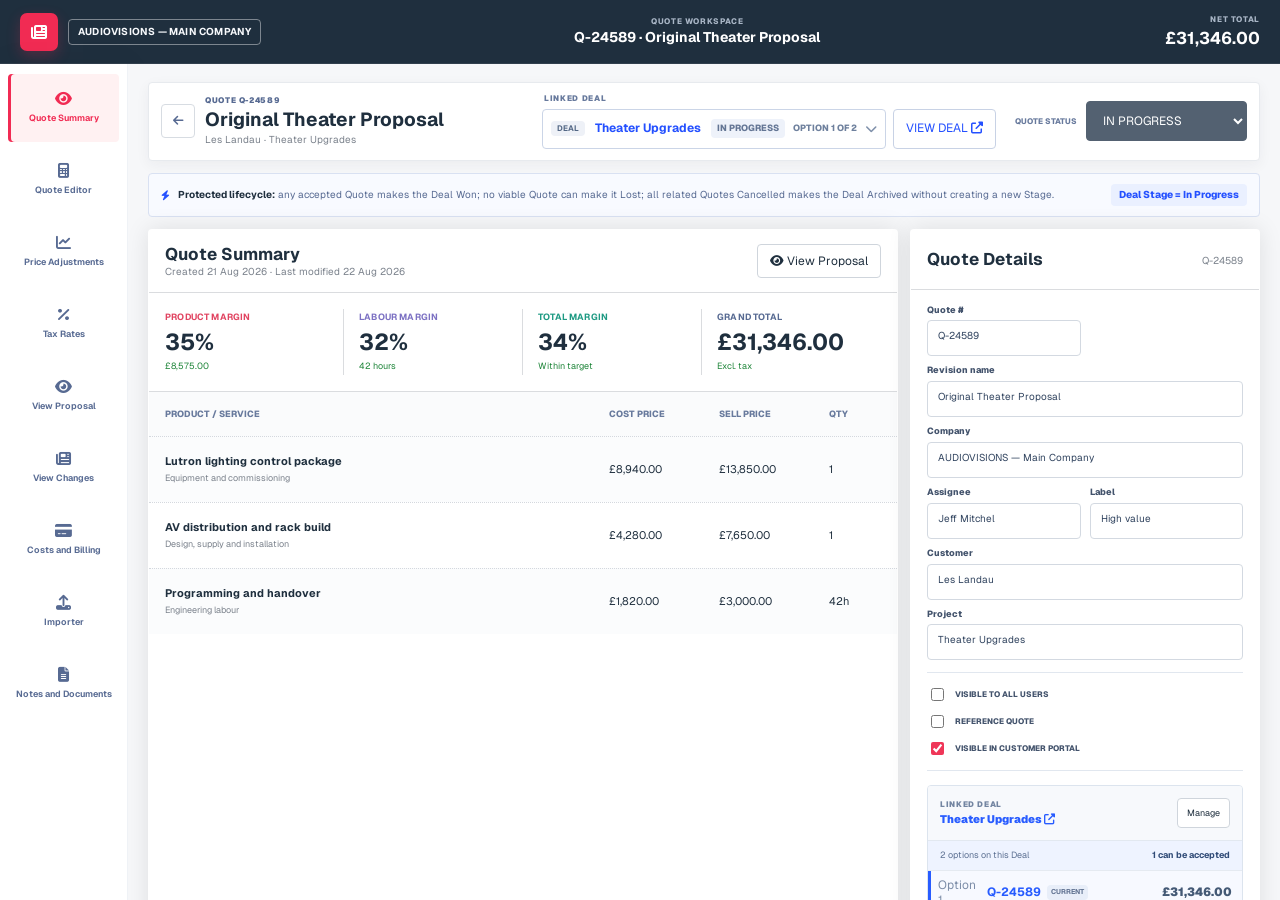
==== commit 96428754: "automation full batch" ====
--- a/quote-detail.html
+++ b/quote-detail.html
@@ -9,7 +9,7 @@
   <link href="https://fonts.googleapis.com/css2?family=Geist:wght@400;500;600;700;800&display=swap" rel="stylesheet">
   <link rel="stylesheet" href="https://cdnjs.cloudflare.com/ajax/libs/font-awesome/6.5.2/css/all.min.css">
   <link rel="stylesheet" href="./assets/css/crm.css?v=125">
-  <link rel="stylesheet" href="./assets/css/quote-demo.css?v=8">
+  <link rel="stylesheet" href="./assets/css/quote-demo.css?v=9">
 </head>
 <body class="qw-standalone">
   <div class="app qw-editor-focus-mode">
@@ -20,6 +20,6 @@
     </main>
   </div>
   <script>window.WeQuoteQuoteStandalone = true;</script>
-  <script src="./assets/js/quote-demo.js?v=16"></script>
+  <script src="./assets/js/quote-demo.js?v=17"></script>
 </body>
 </html>
--- a/assets/css/crm.css
+++ b/assets/css/crm.css
@@ -1,28 +1,7 @@
-  /* ---------- Font Awesome 7 Pro (local) ---------- */
-  @font-face {
-    font-family: 'FA Pro';
-    font-style: normal;
-    font-weight: 300;
-    src: url('../../fonts/fa-pro-light.otf') format('opentype');
-    font-display: block;
-  }
-  @font-face {
-    font-family: 'FA Pro';
-    font-style: normal;
-    font-weight: 400;
-    src: url('../../fonts/fa-pro-regular.otf') format('opentype');
-    font-display: block;
-  }
-  @font-face {
-    font-family: 'FA Pro';
-    font-style: normal;
-    font-weight: 900;
-    src: url('../../fonts/fa-pro-solid.otf') format('opentype');
-    font-display: block;
-  }
+  /* ---------- Font Awesome Free (CDN supplied by the prototype HTML) ---------- */
   /* Custom prefix to avoid FA6's reserved letter-icon classes (.fa-l/.fa-r/.fa-s = L/R/S letters). */
   .fai {
-    font-family: 'FA Pro', 'Font Awesome 6 Free';
+    font-family: 'Font Awesome 6 Free', 'Font Awesome 5 Free', sans-serif;
     font-weight: 900;
     font-style: normal;
     font-variant: normal;
@@ -93,64 +72,21 @@
     transition: grid-template-columns .22s cubic-bezier(.4,0,.2,1);
   }
 
-  /* Focus mode: Pipeline maps and the Automation Builder need canvas width. */
-  .app.aut-focus-mode:not(.aut-sidebar-expanded) {
-    grid-template-columns: 64px minmax(0, 1fr);
-  }
-  .app.aut-focus-mode:not(.aut-sidebar-expanded) .sidebar {
-    overflow-x: hidden;
-  }
-  .app.aut-focus-mode:not(.aut-sidebar-expanded) .logo-row {
-    padding-inline: 8px;
-  }
-  .app.aut-focus-mode:not(.aut-sidebar-expanded) .logo-row .inner {
+  /* The Automation Map is a dedicated workspace. Its top-left WeQuote mark
+     provides the route back, so the global navigation is not repeated. */
+  .app.aut-focus-mode {
+    display: block;
+    min-height: 100vh;
+  }
+  .app.aut-focus-mode > .sidebar {
+    display: none !important;
+  }
+  .app.aut-focus-mode > .main {
+    width: 100%;
+    height: 100vh;
+    min-width: 0;
     padding: 0;
-  }
-  .app.aut-focus-mode:not(.aut-sidebar-expanded) .logo-row .mark-wrap .ic:nth-child(2),
-  .app.aut-focus-mode:not(.aut-sidebar-expanded) .acc-head .label,
-  .app.aut-focus-mode:not(.aut-sidebar-expanded) .acc-head .right,
-  .app.aut-focus-mode:not(.aut-sidebar-expanded) .acc-subs,
-  .app.aut-focus-mode:not(.aut-sidebar-expanded) .discover,
-  .app.aut-focus-mode:not(.aut-sidebar-expanded) .trial-wrap,
-  .app.aut-focus-mode:not(.aut-sidebar-expanded) .onboarding,
-  .app.aut-focus-mode:not(.aut-sidebar-expanded) .account-btn .name,
-  .app.aut-focus-mode:not(.aut-sidebar-expanded) .account-btn > .fai {
-    display: none !important;
-  }
-  .app.aut-focus-mode:not(.aut-sidebar-expanded) .quicknav,
-  .app.aut-focus-mode:not(.aut-sidebar-expanded) .nav-acc {
-    padding-inline: 8px;
-  }
-  .app.aut-focus-mode:not(.aut-sidebar-expanded) .qn-item {
-    justify-content: center;
-    min-height: 28px;
-    padding-inline: 0;
-    font-size: 0;
-  }
-  .app.aut-focus-mode:not(.aut-sidebar-expanded) .qn-item .ic {
-    margin: 0;
-  }
-  .app.aut-focus-mode:not(.aut-sidebar-expanded) .acc-head {
-    justify-content: center;
-    min-height: 28px;
-    padding-inline: 0;
-  }
-  .app.aut-focus-mode:not(.aut-sidebar-expanded) .acc-head .left {
-    justify-content: center;
-    gap: 0;
-  }
-  .app.aut-focus-mode:not(.aut-sidebar-expanded) .acc + .acc {
-    padding-top: 4px;
-  }
-  .app.aut-focus-mode:not(.aut-sidebar-expanded) .account-wrap {
-    padding: 8px;
-  }
-  .app.aut-focus-mode:not(.aut-sidebar-expanded) .account-btn {
-    justify-content: center;
-    padding: 5px;
-  }
-  .app.aut-focus-mode:not(.aut-sidebar-expanded) .logo-row .collapse-btn {
-    transform: rotate(180deg);
+    overflow: hidden;
   }
 
   /* The Automation editor is a dedicated workspace, not another page inside
@@ -515,6 +451,7 @@
     justify-content: center;
   }
   .cs-overlay.open { display: flex; }
+  #csOverlay { z-index: 920; }
   #pipelineCreateOverlay.from-deal-form { z-index: 280; }
   .cs-modal {
     background: #FFFFFF;
@@ -557,41 +494,6 @@
     line-height: 1.5;
     color: var(--grey-500);
   }
-  .cs-role {
-    display: flex;
-    align-items: center;
-    justify-content: space-between;
-    gap: 16px;
-    background: #F9F9F9;
-    border: 1px solid var(--line-soft);
-    border-radius: 6px;
-    padding: 10px 12px;
-    margin-top: 14px;
-  }
-  .cs-role-txt { display: flex; flex-direction: column; gap: 3px; }
-  .cs-role label {
-    font-size: 12px;
-    font-weight: 700;
-    color: var(--ink);
-  }
-  .cs-role-txt span {
-    font-size: 11px;
-    line-height: 1.4;
-    color: var(--grey-500);
-  }
-  .cs-role select {
-    font-family: inherit;
-    font-size: 12px;
-    font-weight: 600;
-    color: var(--grey-700);
-    background: #FFFFFF;
-    border: 1px solid var(--divider);
-    border-radius: 4px;
-    padding: 6px 8px;
-    min-width: 150px;
-    cursor: pointer;
-  }
-  .cs-role select:focus { outline: none; border-color: var(--primary); }
   .cs-sec-title {
     margin: 18px 0 4px;
     font-size: 13px;
@@ -623,14 +525,6 @@
     cursor: grab;
     text-align: center;
   }
-  .cs-row .grip.blank { visibility: hidden; cursor: default; }
-  .cs-row input[type="checkbox"] {
-    width: 14px; height: 14px;
-    accent-color: var(--primary);
-    cursor: pointer;
-    margin: 0;
-  }
-  .cs-row input[type="checkbox"]:disabled { cursor: default; opacity: 0.45; }
   .cs-row .cs-icon {
     width: 16px; height: 16px;
     display: inline-flex;
@@ -640,34 +534,86 @@
   }
   .cs-row .cs-icon .fai { font-size: 11px; color: var(--grey-500); }
   .cs-row .cs-label { flex: 1; }
-  .cs-row .more {
-    color: #B0B8C4;
-    font-size: 11px;
+  .cs-mod.dragging { opacity: 0.45; }
+  .cs-widget-list {
+    overflow: hidden;
+    border: 1px solid var(--line-soft);
+    border-radius: 7px;
+    background: #FFFFFF;
+  }
+  .cs-widget-row {
+    display: grid;
+    grid-template-columns: 34px minmax(0, 1fr) auto;
+    gap: 10px;
+    align-items: center;
+    padding: 11px 12px;
     cursor: pointer;
   }
-  .cs-mod.dragging { opacity: 0.45; }
-  .cs-row .cs-exp {
-    color: #B0B8C4;
-    font-size: 9px;
-    cursor: pointer;
-    padding: 2px 4px;
-    transition: transform 0.15s ease;
-  }
-  .cs-row .cs-exp:hover { color: var(--grey-500); }
-  .cs-row .cs-exp.rot { transform: rotate(180deg); }
-  .cs-subs-list {
-    display: none;
-    flex-direction: column;
-    margin: 2px 0 6px 52px;
-    padding-left: 10px;
-    border-left: 1px solid var(--line-soft);
-  }
-  .cs-subs-list.open { display: flex; }
-  .cs-row.cs-sub {
-    padding: 5px 4px;
-    font-weight: 500;
+  .cs-widget-row:hover { background: #F9FAFC; }
+  .cs-widget-icon {
+    display: grid;
+    place-items: center;
+    width: 34px;
+    height: 34px;
+    border-radius: 10px;
+    background: #EAF1FF;
+    color: #2455F5;
+    font-size: 15px;
+  }
+  .cs-widget-copy {
+    display: grid;
+    min-width: 0;
+    gap: 2px;
+  }
+  .cs-widget-copy strong {
+    color: var(--ink);
+    font-size: 12px;
+    font-weight: 700;
+  }
+  .cs-widget-copy small {
     color: var(--grey-500);
-  }
+    font-size: 10.5px;
+    font-weight: 400;
+    line-height: 1.35;
+  }
+  .cs-widget-switch {
+    position: relative;
+    display: inline-flex;
+    width: 34px;
+    height: 20px;
+    flex: 0 0 auto;
+  }
+  .cs-widget-switch input {
+    position: absolute;
+    width: 1px;
+    height: 1px;
+    margin: -1px;
+    overflow: hidden;
+    clip: rect(0 0 0 0);
+    white-space: nowrap;
+  }
+  .cs-widget-switch > span {
+    width: 34px;
+    height: 20px;
+    border-radius: 999px;
+    background: #C9D1DC;
+    transition: background .16s ease;
+  }
+  .cs-widget-switch > span::after {
+    content: "";
+    position: absolute;
+    top: 3px;
+    left: 3px;
+    width: 14px;
+    height: 14px;
+    border-radius: 50%;
+    background: #FFFFFF;
+    box-shadow: 0 1px 3px rgba(31,47,62,.24);
+    transition: transform .16s ease;
+  }
+  .cs-widget-switch input:checked + span { background: var(--primary); }
+  .cs-widget-switch input:checked + span::after { transform: translateX(14px); }
+  .cs-widget-switch input:focus-visible + span { outline: 2px solid rgba(36,85,245,.35); outline-offset: 2px; }
   .cs-actions {
     display: flex;
     justify-content: flex-end;
@@ -5693,6 +5639,70 @@
   .dd-note-reply-head strong { color: #44577F; font-size: 10.5px; }
   .dd-note-reply-head span { color: #94A2BF; font-size: 9px; }
   .dd-note-reply-body { margin-top: 3px; color: #576A92; font-size: 11px; line-height: 1.45; }
+  .dd-note-reply-attachments,
+  .ldm-reply-attachments {
+    margin-top: 6px; display: flex; align-items: stretch; flex-wrap: wrap; gap: 6px;
+  }
+  .dd-note-reply-attachments > a,
+  .dd-note-reply-attachments > .dd-note-reply-file,
+  .ldm-reply-attachments > a,
+  .ldm-reply-attachments > .ldm-reply-file {
+    box-sizing: border-box; min-width: 0; max-width: 205px; padding: 4px;
+    display: grid; grid-template-columns: 38px minmax(0,1fr); align-items: center; gap: 7px;
+    border: 1px solid #DCE4F1; border-radius: 6px; background: #FFFFFF;
+    color: #576A92; text-decoration: none;
+  }
+  .dd-note-reply-attachments > a:hover,
+  .ldm-reply-attachments > a:hover { border-color: #97A9D0; background: #F9FBFF; }
+  .dd-note-reply-attachments img,
+  .ldm-reply-attachments img,
+  .dd-note-reply-attachments > .dd-note-reply-file > .fai,
+  .ldm-reply-attachments > .ldm-reply-file > .fai {
+    width: 38px; height: 34px; display: flex; align-items: center; justify-content: center;
+    border-radius: 4px; background: #EEF3FF; object-fit: cover;
+  }
+  .dd-note-reply-attachments a > span,
+  .dd-note-reply-attachments .dd-note-reply-file > span,
+  .ldm-reply-attachments a > span,
+  .ldm-reply-attachments .ldm-reply-file > span { min-width: 0; }
+  .dd-note-reply-attachments b,
+  .dd-note-reply-attachments small,
+  .ldm-reply-attachments b,
+  .ldm-reply-attachments small {
+    display: block; overflow: hidden; text-overflow: ellipsis; white-space: nowrap;
+  }
+  .dd-note-reply-attachments b,
+  .ldm-reply-attachments b { color: #44577F; font-size: 9.5px; }
+  .dd-note-reply-attachments small,
+  .ldm-reply-attachments small { margin-top: 2px; color: #94A2BF; font-size: 8.5px; }
+  .dd-note-reply-toolbar { margin-top: 4px; display: flex; align-items: center; gap: 2px; }
+  .dd-note-reply-toolbar button,
+  .ldm-reply-toolbar button {
+    padding: 3px 6px; border: 0; border-radius: 4px; background: transparent;
+    color: #60749E; cursor: pointer; font: 650 9.5px 'Geist', sans-serif;
+  }
+  .dd-note-reply-toolbar button:hover,
+  .dd-note-reply-toolbar button[aria-expanded="true"],
+  .ldm-reply-toolbar button:hover,
+  .ldm-reply-toolbar button[aria-expanded="true"] { background: rgba(96,116,158,.09); color: #33415C; }
+  .dd-note-reply-reaction-wrap { position: relative; }
+  .dd-note-reply-reaction-picker { left: 0; right: auto; top: calc(100% + 3px); }
+  .dd-note-reply-reactions,
+  .ldm-reply-reactions { margin-top: 4px; display: flex; align-items: center; flex-wrap: wrap; gap: 4px; }
+  .dd-note-reply-editor,
+  .ldm-reply-editor { margin-top: 5px; }
+  .dd-note-reply-editor textarea,
+  .ldm-reply-editor textarea {
+    box-sizing: border-box; width: 100%; min-height: 56px; padding: 7px 8px; resize: vertical;
+    border: 1px solid #97A9D0; border-radius: 5px; outline: 0; background: #FFFFFF;
+    color: #33415C; font: 500 11px/1.4 'Geist', sans-serif;
+  }
+  .dd-note-reply-editor > div,
+  .ldm-reply-editor > div { margin-top: 5px; display: flex; justify-content: flex-end; gap: 5px; }
+  .dd-note-reply-editor > div button,
+  .ldm-reply-editor > div button { padding: 4px 8px; border: 1px solid #CAD5ED; border-radius: 4px; background: #FFFFFF; color: #44577F; cursor: pointer; font: 700 9.5px 'Geist', sans-serif; }
+  .dd-note-reply-editor > div button.primary,
+  .ldm-reply-editor > div button.primary { border-color: #F12B53; background: #F12B53; color: #FFFFFF; }
   .dd-note-reply-composer {
     margin-top: 2px; padding-top: 10px; border-top: 1px solid rgba(185,122,0,.18);
   }
@@ -6225,6 +6235,30 @@
     border-radius: 6px;
     box-shadow: 0 0 30px rgba(150, 161, 180, 0.4);
   }
+
+  /* Existing Leads are edited as a full CRM page. Create Lead remains a modal. */
+  body.lead-detail-page-open { overflow: hidden; }
+  #leadDrawer.lead-detail-page.open {
+    display: block;
+    top: 42px;
+    right: 0;
+    bottom: 0;
+    left: 184px;
+    z-index: 80;
+    overflow: hidden;
+    background: #fff;
+  }
+  #leadDrawer.lead-detail-page .leaddetail-modal {
+    width: 100%;
+    height: calc(100vh - 42px);
+    max-width: none;
+    max-height: none;
+    padding: 18px 50px 0 20px;
+    border-radius: 0;
+    box-shadow: none;
+  }
+  .app.attention-nav-compact #leadDrawer.lead-detail-page { left: 58px; }
+  .app.attention-widget-docked #leadDrawer.lead-detail-page { right: var(--attention-dock-width, 390px); }
   .ldm-navrail {
     position: absolute; top: 13px; right: 11px;
     display: flex; flex-direction: column; gap: 6px;
@@ -6735,12 +6769,15 @@
   .ldm-history-attachments .attachment-name { overflow: hidden; text-overflow: ellipsis; white-space: nowrap; }
   .ldm-history-attachments a:hover { border-color: #8294BA; background: #F9FBFF; }
   .ldm-history-replies { margin-top: 12px; padding-top: 10px; border-top: 1px solid rgba(202,213,237,.7); display: flex; flex-direction: column; gap: 8px; }
-  .ldm-history-replies > div { display: flex; align-items: flex-start; gap: 8px; }
-  .ldm-history-replies > div > span { width: 24px; height: 24px; border-radius: 50%; display: inline-flex; align-items: center; justify-content: center; background: #EAF0FB; font-size: 8px; font-weight: 700; }
-  .ldm-history-replies p { margin: 0; font-size: 10.5px; line-height: 1.45; }
-  .ldm-history-replies p b,
-  .ldm-history-replies p small { display: block; }
-  .ldm-history-replies p small { color: #8294BA; font-size: 9px; }
+  .ldm-history-reply { display: flex; align-items: flex-start; gap: 8px; }
+  .ldm-reply-avatar { width: 24px; height: 24px; flex: 0 0 24px; border-radius: 50%; display: inline-flex; align-items: center; justify-content: center; background: #EAF0FB; font-size: 8px; font-weight: 700; }
+  .ldm-reply-copy { min-width: 0; flex: 1; font-size: 10.5px; line-height: 1.45; }
+  .ldm-reply-copy > b,
+  .ldm-reply-copy > small { display: block; }
+  .ldm-reply-body { display: block; color: #44577F; }
+  .ldm-reply-copy > small { color: #8294BA; font-size: 9px; }
+  .ldm-reply-toolbar { margin-top: 3px; display: flex; align-items: center; gap: 2px; }
+  .ldm-reply-reaction-picker { left: 0; right: auto; top: calc(100% + 3px); }
   .ldm-history-card.activity .activity-title { margin-top: 9px; color: #33415C; font-size: 12px; font-weight: 700; }
   .ldm-history-card.activity .activity-due { margin-top: 4px; color: #8294BA; font-size: 10.5px; }
   .ldm-history-meeting-agenda { margin-top: 9px; color: #576A92; font-size: 10.5px; line-height: 1.45; }
@@ -6802,6 +6839,54 @@
   .lead-file-preview-dialog header b { min-width: 0; flex: 1; overflow: hidden; text-overflow: ellipsis; white-space: nowrap; color: #33415C; font-size: 12px; }
   .lead-file-preview-dialog header button { width: 30px; height: 30px; border: 0; border-radius: 4px; background: transparent; color: #576A92; cursor: pointer; }
   .lead-file-preview-dialog header button:hover { background: #F3F7FF; }
+
+  /* Reopen completed Lead Activity / Note follow-up */
+  .lead-reopen-overlay { z-index: 290; }
+  .lead-reopen-modal { width: 430px; max-height: none; overflow: visible; }
+  .lead-reopen-modal .cs-head { align-items: flex-start; }
+  .lead-reopen-eyebrow {
+    display: block;
+    margin-bottom: 4px;
+    color: var(--primary);
+    font-size: 10px;
+    font-weight: 800;
+    letter-spacing: .08em;
+    line-height: 1.2;
+    text-transform: uppercase;
+  }
+  .lead-reopen-copy { margin-bottom: 14px; }
+  .lead-reopen-subject {
+    margin-bottom: 16px;
+    padding: 11px 12px;
+    border: 1px solid #D8E1F2;
+    border-radius: 6px;
+    background: #F7F9FD;
+    color: #17233B;
+    font-size: 13px;
+    font-weight: 700;
+    line-height: 1.4;
+  }
+  .lead-reopen-fields { display: grid; grid-template-columns: 1fr 1fr; gap: 12px; }
+  .lead-reopen-field { display: flex; flex-direction: column; gap: 6px; }
+  .lead-reopen-field > span { color: #33415C; font-size: 11px; font-weight: 700; }
+  .lead-reopen-field > span b { color: var(--primary); }
+  .lead-reopen-field input {
+    width: 100%;
+    min-height: 40px;
+    box-sizing: border-box;
+    border: 1px solid #B9C7E1;
+    border-radius: 5px;
+    background: #FFFFFF;
+    color: #17233B;
+    font: 600 13px 'Geist', sans-serif;
+    padding: 8px 10px;
+  }
+  .lead-reopen-field input:focus { outline: 2px solid rgba(41, 83, 255, .2); border-color: #2953FF; }
+  .lead-reopen-validation { min-height: 18px; margin-top: 8px; color: #C12342; font-size: 11px; font-weight: 600; }
+  .lead-reopen-modal .cs-actions { position: static; }
+  .lead-reopen-modal .cs-btn { min-height: 36px; padding: 8px 12px; }
+  .lead-reopen-modal .cs-btn[disabled] { cursor: not-allowed; opacity: .42; }
+  @media (max-width: 560px) { .lead-reopen-fields { grid-template-columns: 1fr; } }
   .lead-file-preview-stage { min-height: 260px; padding: 18px; display: flex; align-items: center; justify-content: center; overflow: auto; background: #F5F7FB; }
   .lead-file-preview-stage img { max-width: 100%; max-height: calc(88vh - 85px); display: block; object-fit: contain; box-shadow: 0 5px 20px rgba(35, 49, 78, .14); }
   .ldm-history-created { padding: 10px 12px; display: flex; align-items: center; gap: 10px; color: #576A92; }
@@ -6814,6 +6899,8 @@
 
   @media (max-width: 900px) {
     .leaddetail-modal { width: 96vw; }
+    #leadDrawer.lead-detail-page.open { inset: 0; z-index: 210; }
+    #leadDrawer.lead-detail-page .leaddetail-modal { width: 100%; height: 100vh; }
     .ldm-body { grid-template-columns: 190px minmax(0, 1fr); gap: 20px; }
     .ldm-activity-form { grid-template-columns: 1fr; }
     .ldm-activity-actions { grid-column: 1; }
--- a/assets/css/quote-demo.css
+++ b/assets/css/quote-demo.css
@@ -504,3 +504,387 @@
   .qw-settings-grid { grid-template-columns: 1fr; }
   .qw-add-option-context { grid-template-columns: 1fr; }
 }
+
+/* CRM-aligned Quote workspace refresh.
+   This layer is intentionally visual-only: the existing Quote navigation,
+   status, Deal linking, option management and proposal actions stay intact. */
+body.qw-standalone {
+  background: #f6f7f9;
+}
+
+body.qw-standalone .quote-workspace {
+  --qw-ink: var(--ink, #1f2f3e);
+  --qw-muted: var(--wqd-color-text-default, #576a92);
+  --qw-line: var(--divider, #dadcdf);
+  --qw-soft: #f6f7f9;
+  --qw-red: var(--primary, #f12b53);
+  background: #f6f7f9;
+}
+
+.qw-editor-shell {
+  grid-template-columns: 128px minmax(0, 1fr);
+  grid-template-rows: 64px minmax(0, 1fr);
+  background: #f6f7f9;
+}
+
+.qw-editor-header {
+  grid-template-columns: minmax(240px, 1fr) minmax(260px, 1.45fr) minmax(160px, .7fr);
+  gap: 18px;
+  padding: 0 20px;
+  border-bottom: 1px solid rgba(255,255,255,.08);
+  background: #1f2f3e;
+  box-shadow: none;
+}
+
+.qw-editor-brand { gap: 10px; }
+.qw-editor-mark {
+  width: 38px;
+  height: 38px;
+  border-radius: 7px;
+  background: var(--primary, #f12b53);
+  font-size: 16px;
+  box-shadow: 0 5px 14px rgba(241,43,83,.24);
+}
+.qw-editor-brand strong {
+  display: inline-flex;
+  align-items: center;
+  width: fit-content;
+  max-width: calc(100% - 48px);
+  min-height: 26px;
+  border: 1px solid rgba(255,255,255,.42);
+  border-radius: 4px;
+  padding: 0 9px;
+  color: #f7f9fc;
+  font-size: 10px;
+  letter-spacing: .02em;
+}
+.qw-editor-header-title small,
+.qw-editor-header-total small {
+  margin-bottom: 3px;
+  color: #a9b6c6;
+  font-size: 8px;
+}
+.qw-editor-header-title strong { font-size: 14px; }
+.qw-editor-header-total strong { font-size: 17px; }
+
+.qw-editor-nav {
+  padding: 10px 8px 14px;
+  border-right: 1px solid var(--line-soft, #eff2f6);
+  background: #fff;
+  box-shadow: var(--shadow-menu, 0 0 30px rgba(0,0,0,.05));
+}
+.qw-editor-nav button {
+  justify-content: center;
+  flex-direction: column;
+  gap: 7px;
+  min-height: 68px;
+  margin-bottom: 4px;
+  border: 0;
+  border-radius: 4px;
+  padding: 8px 6px;
+  color: var(--wqd-color-text-default, #576a92);
+  font-size: 9px;
+  font-weight: 650;
+  line-height: 1.25;
+  text-align: center;
+}
+.qw-editor-nav button i {
+  width: 24px;
+  color: var(--wqd-color-icon-default, #576a92);
+  font-size: 15px;
+}
+.qw-editor-nav button span {
+  display: block;
+  max-width: 100%;
+  white-space: normal;
+}
+.qw-editor-nav button:hover {
+  background: var(--wqd-color-surface-default-hover, rgba(151,169,208,.08));
+  color: var(--ink, #1f2f3e);
+}
+.qw-editor-nav button.active {
+  border: 0;
+  background: var(--wqd-color-surface-secondary-default, #fff1f2);
+  color: var(--primary, #f12b53);
+  box-shadow: inset 3px 0 var(--primary, #f12b53);
+}
+.qw-editor-nav button.active i { color: var(--primary, #f12b53); }
+
+.qw-editor-main { background: #f6f7f9; }
+.qw-editor-page { padding: 18px 20px 36px; }
+
+.qw-editor-page .qw-record-top {
+  grid-template-columns: minmax(260px, 1fr) minmax(360px, 1.25fr) auto;
+  gap: 14px;
+  margin-bottom: 12px;
+  border: 1px solid #e7eaee;
+  border-radius: 4px;
+  padding: 11px 12px;
+  background: #fff;
+  box-shadow: 0 4px 14px rgba(31,47,62,.05);
+}
+.qw-record-title { gap: 10px; min-width: 0; }
+.qw-back {
+  width: 34px;
+  height: 34px;
+  flex: 0 0 auto;
+  border-color: #d7dce2;
+  border-radius: 4px;
+  color: #576a92;
+}
+.qw-back:hover { border-color: #b9c1cc; background: #f6f7f9; }
+.qw-record-title > div { min-width: 0; }
+.qw-record-title h1 {
+  overflow: hidden;
+  font-size: 19px;
+  line-height: 1.16;
+  text-overflow: ellipsis;
+  white-space: nowrap;
+}
+.qw-record-title p {
+  overflow: hidden;
+  color: #7b828c;
+  font-size: 10px;
+  text-overflow: ellipsis;
+  white-space: nowrap;
+}
+.qw-record-eyebrow {
+  margin-bottom: 3px;
+  color: #576a92;
+  font-size: 8px;
+}
+.qw-deal-context > span,
+.qw-status-control label {
+  color: #687a9d;
+  font-size: 8px;
+}
+.qw-linked-deal-chip {
+  min-height: 40px;
+  border-color: #cbd5e7;
+  border-radius: 4px;
+  padding: 5px 8px;
+}
+.qw-linked-deal-chip strong { color: #2450ff; }
+.qw-view-deal-button {
+  min-height: 40px;
+  border-color: #c8d2e5;
+  border-radius: 4px;
+  color: #2450ff;
+}
+.qw-status-select {
+  min-width: 148px;
+  height: 40px;
+  border-color: #536171;
+  border-radius: 4px;
+  background: #536171;
+  font-size: 10px;
+}
+
+.qw-lifecycle {
+  min-height: 44px;
+  margin-bottom: 12px;
+  border-color: #d9e1f2;
+  border-radius: 4px;
+  padding: 8px 12px;
+  background: #f8faff;
+  color: #576a92;
+  font-size: 10px;
+}
+.qw-lifecycle i { color: #2450ff; }
+.qw-lifecycle strong { color: #1f2f3e; }
+.qw-lifecycle .stage-result {
+  border-radius: 4px;
+  padding: 5px 8px;
+  background: #eaf0ff;
+  color: #2450ff;
+  white-space: nowrap;
+}
+
+.qw-detail-layout {
+  grid-template-columns: minmax(0, 1fr) 350px;
+  gap: 12px;
+  align-items: stretch;
+}
+.qw-detail-main,
+.qw-detail-side,
+.qw-workspace-card,
+.qw-proposal-layout,
+.qw-proposal-workspace {
+  border-color: transparent;
+  border-radius: 4px;
+  box-shadow: var(--shadow-card, 0 0 23px rgba(0,0,0,.1));
+}
+.qw-detail-main,
+.qw-detail-side { overflow: hidden; }
+.qw-section-head {
+  min-height: 60px;
+  padding: 14px 16px;
+  border-bottom-color: var(--divider, #dadcdf);
+}
+.qw-section-head h2 {
+  color: var(--ink, #1f2f3e);
+  font-size: 17px;
+}
+.qw-section-head .qw-sub {
+  margin-top: 3px;
+  color: #7b828c;
+  font-size: 10px;
+}
+.qw-btn {
+  min-height: 34px;
+  border-color: #cfd5dc;
+  border-radius: 4px;
+  padding: 0 12px;
+  font-size: 10px;
+  font-weight: 650;
+}
+.qw-btn.primary {
+  border-color: var(--primary, #f12b53);
+  background: var(--primary, #f12b53);
+}
+.qw-btn.primary:hover {
+  border-color: var(--wqd-color-surface-primary-hover, #db304c);
+  background: var(--wqd-color-surface-primary-hover, #db304c);
+}
+
+.qw-metrics {
+  gap: 0;
+  padding: 16px;
+  border-bottom-color: var(--divider, #dadcdf);
+}
+.qw-metric { min-width: 0; padding: 3px 15px; }
+.qw-metric span {
+  color: #576a92;
+  font-size: 9px;
+  font-weight: 700;
+  letter-spacing: .02em;
+  text-transform: uppercase;
+}
+.qw-metric strong {
+  margin-top: 8px;
+  color: #1f2f3e;
+  font-size: 23px;
+  line-height: 1;
+}
+.qw-metric em { margin-top: 7px; color: #1e8539; font-size: 9px; }
+.qw-metric:nth-child(1) span { color: #e14461; }
+.qw-metric:nth-child(2) span { color: #7c71c3; }
+.qw-metric:nth-child(3) span { color: #1e9a83; }
+.qw-metric:nth-child(4) span { color: #576a92; }
+
+.qw-product-head,
+.qw-product-row {
+  grid-template-columns: minmax(230px, 1fr) 100px 100px 52px;
+  gap: 10px;
+}
+.qw-product-head {
+  min-height: 44px;
+  padding: 0 16px;
+  background: #fafbfc;
+  color: #687a9d;
+  font-size: 9px;
+}
+.qw-product-row {
+  min-height: 66px;
+  padding: 13px 16px;
+  border-top: 1px dotted #d4d8de;
+  color: #1f2f3e;
+  font-size: 11px;
+}
+.qw-product-row:nth-of-type(even) { background: #fbfcfd; }
+.qw-product-row strong { font-size: 11px; }
+.qw-product-row small { color: #7b828c; font-size: 9px; }
+
+.qw-card-fields { padding: 15px 16px; }
+.qw-card-fields-dense { gap: 9px; padding-bottom: 12px; }
+.qw-field label {
+  margin-bottom: 5px;
+  color: #43536c;
+  font-size: 9px;
+}
+.qw-field-value {
+  min-height: 36px;
+  border-color: #d3d9e1;
+  border-radius: 4px;
+  padding: 9px 10px;
+  background: #fff;
+  color: #31445f;
+  font-size: 10px;
+}
+.qw-quote-flags {
+  gap: 8px;
+  margin: 0 16px 14px;
+  padding: 12px 0;
+}
+.qw-quote-flags label { color: #43536c; font-size: 8px; }
+.qw-linked-side-card {
+  margin: 0 16px 14px;
+  border-radius: 4px;
+}
+.qw-linked-side-card > header { background: #f7f9fc; }
+.qw-linked-side-summary { background: #eef3ff; }
+.qw-detail-actions { gap: 8px; padding: 0 16px 16px; }
+
+.qw-workspace-card > header { padding: 17px 18px; }
+.qw-workspace-card > header h2 { font-size: 18px; }
+.qw-workspace-card > header p { font-size: 10px; }
+.qw-editor-tabs { padding: 0 16px; }
+.qw-editor-tabs button { min-height: 44px; }
+
+@media (min-width: 901px) and (max-width: 1180px) {
+  .qw-editor-shell { grid-template-columns: 112px minmax(0, 1fr); }
+  .qw-editor-header { grid-template-columns: minmax(210px, 1fr) minmax(230px, 1.3fr) auto; padding: 0 14px; }
+  .qw-editor-brand strong { max-width: 175px; }
+  .qw-editor-page { padding: 15px 16px 30px; }
+  .qw-editor-page .qw-record-top { grid-template-columns: minmax(225px, 1fr) minmax(330px, 1.25fr); }
+  .qw-editor-page .qw-status-control { grid-column: 1 / -1; justify-self: end; }
+  .qw-detail-layout { grid-template-columns: minmax(0, 1fr) 320px; }
+  .qw-product-head,
+  .qw-product-row { grid-template-columns: minmax(190px, 1fr) 82px 82px 42px; }
+}
+
+@media (max-width: 900px) {
+  .qw-editor-shell { grid-template-columns: 92px minmax(0, 1fr); }
+  .qw-editor-header { grid-template-columns: minmax(190px, 1fr) minmax(210px, 1fr) auto; padding: 0 12px; }
+  .qw-editor-brand strong { display: none; }
+  .qw-editor-page { padding: 14px; }
+  .qw-editor-page .qw-record-top { grid-template-columns: 1fr; }
+  .qw-editor-page .qw-status-control { justify-self: stretch; justify-content: space-between; }
+  .qw-detail-layout { grid-template-columns: 1fr; }
+  .qw-detail-side { order: 0; }
+}
+
+@media (max-width: 760px) {
+  .qw-editor-shell { grid-template-columns: 1fr; grid-template-rows: 58px 58px minmax(0, 1fr); }
+  .qw-editor-header { grid-column: 1; grid-template-columns: 1fr auto; }
+  .qw-editor-header-title { display: none; }
+  .qw-editor-nav {
+    display: flex;
+    gap: 4px;
+    overflow-x: auto;
+    overflow-y: hidden;
+    border-right: 0;
+    border-bottom: 1px solid #dbe2ea;
+    padding: 5px 7px;
+  }
+  .qw-editor-nav button {
+    min-width: 112px;
+    min-height: 48px;
+    flex-direction: row;
+    margin: 0;
+    padding: 6px 8px;
+    text-align: left;
+  }
+  .qw-editor-main { grid-row: 3; }
+  .qw-editor-page .qw-record-top { display: grid; }
+  .qw-deal-context,
+  .qw-deal-context > div { width: 100%; }
+  .qw-linked-deal-chip { min-width: 0; flex: 1; }
+  .qw-lifecycle { align-items: flex-start; flex-wrap: wrap; }
+  .qw-lifecycle .stage-result { margin-left: 22px; }
+  .qw-metrics { grid-template-columns: 1fr 1fr; }
+  .qw-metric:nth-child(2) { border-right: 0; }
+  .qw-product-head,
+  .qw-product-row { grid-template-columns: minmax(175px, 1fr) 78px 78px 40px; min-width: 460px; }
+  .qw-detail-main { overflow-x: auto; }
+}
